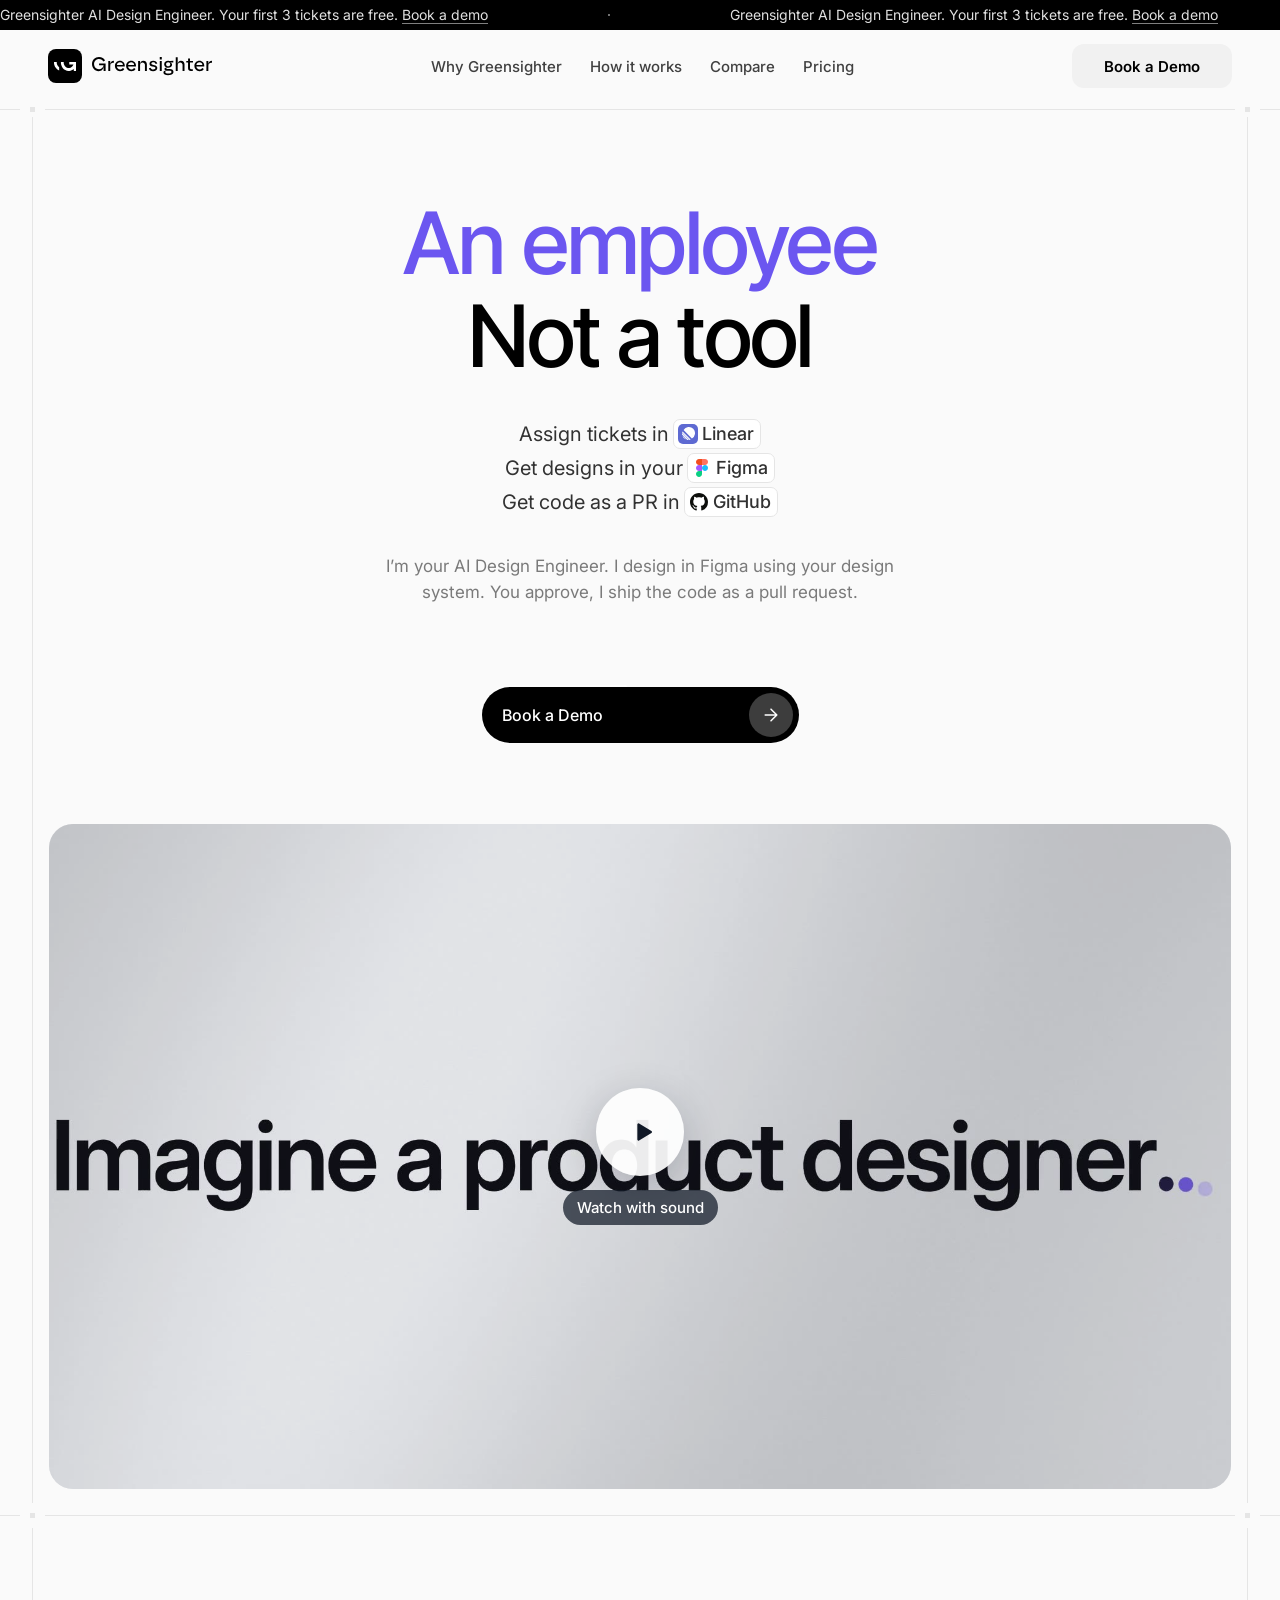
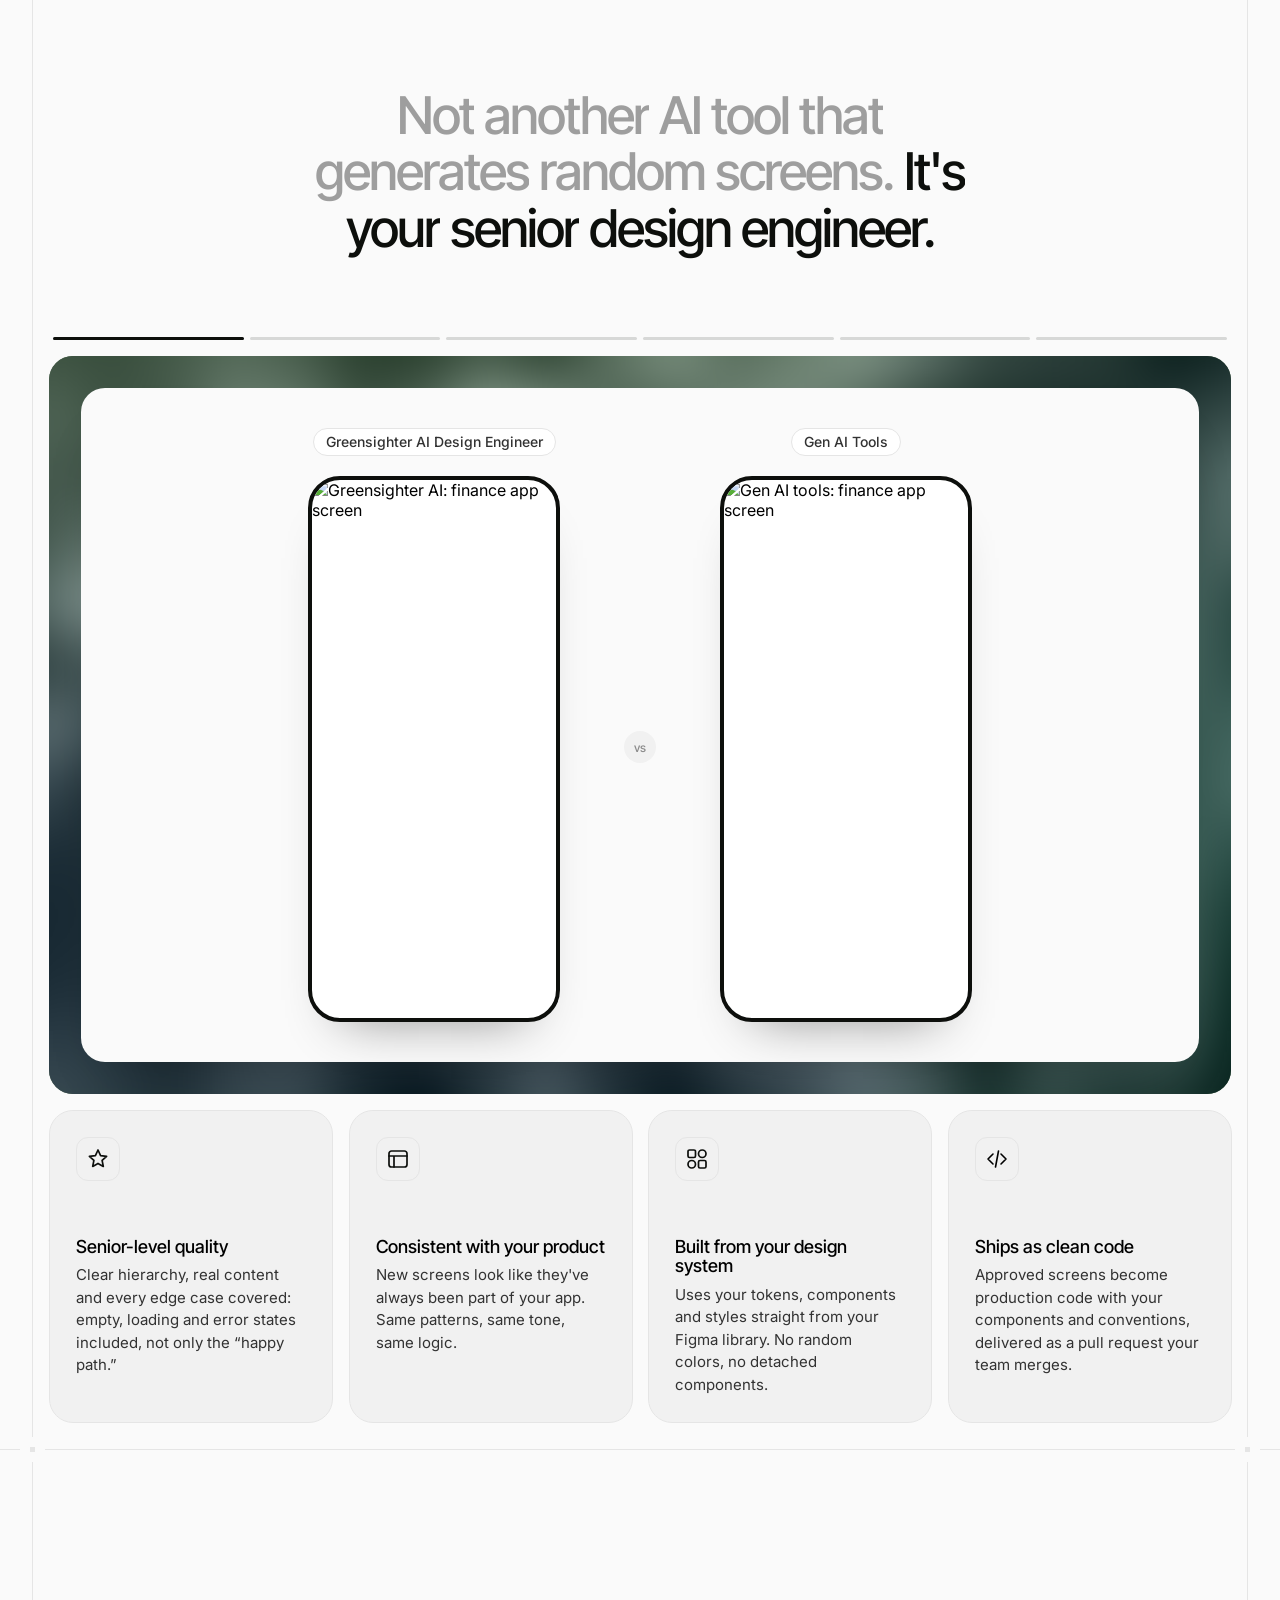
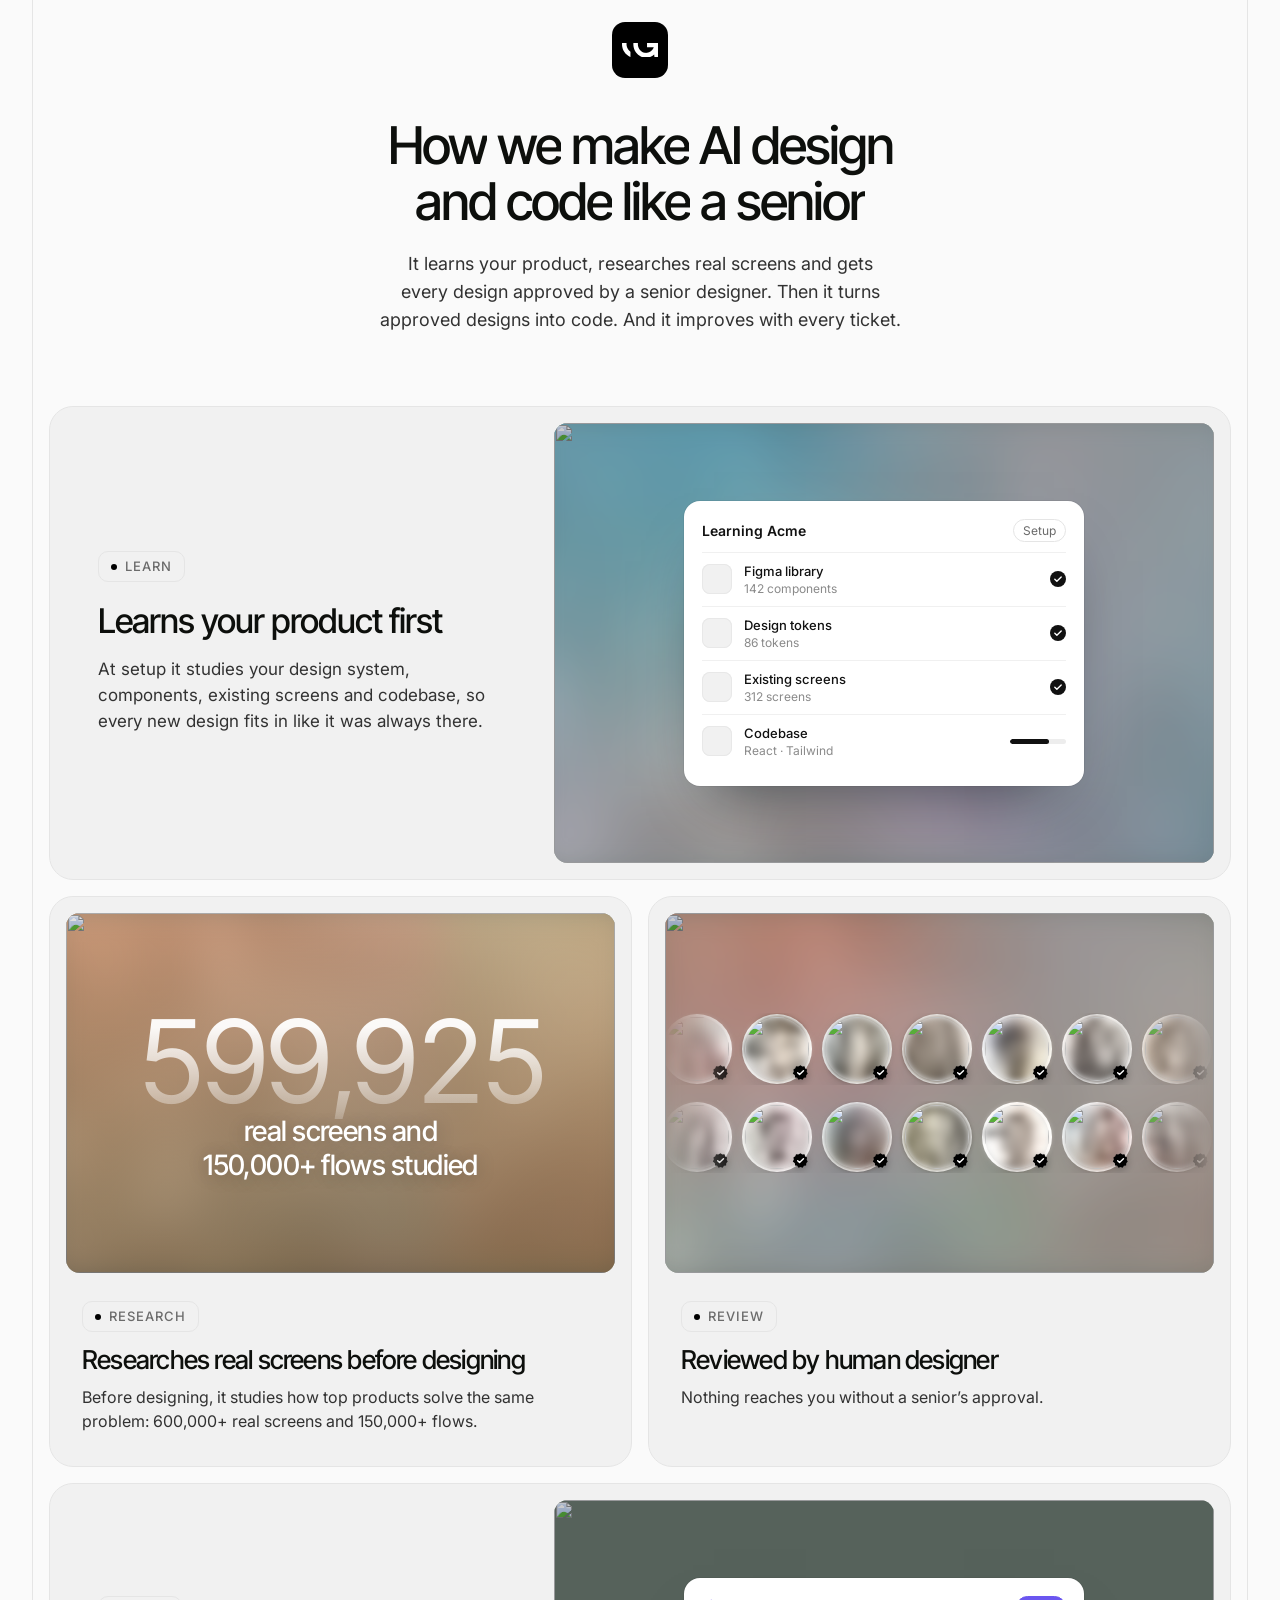
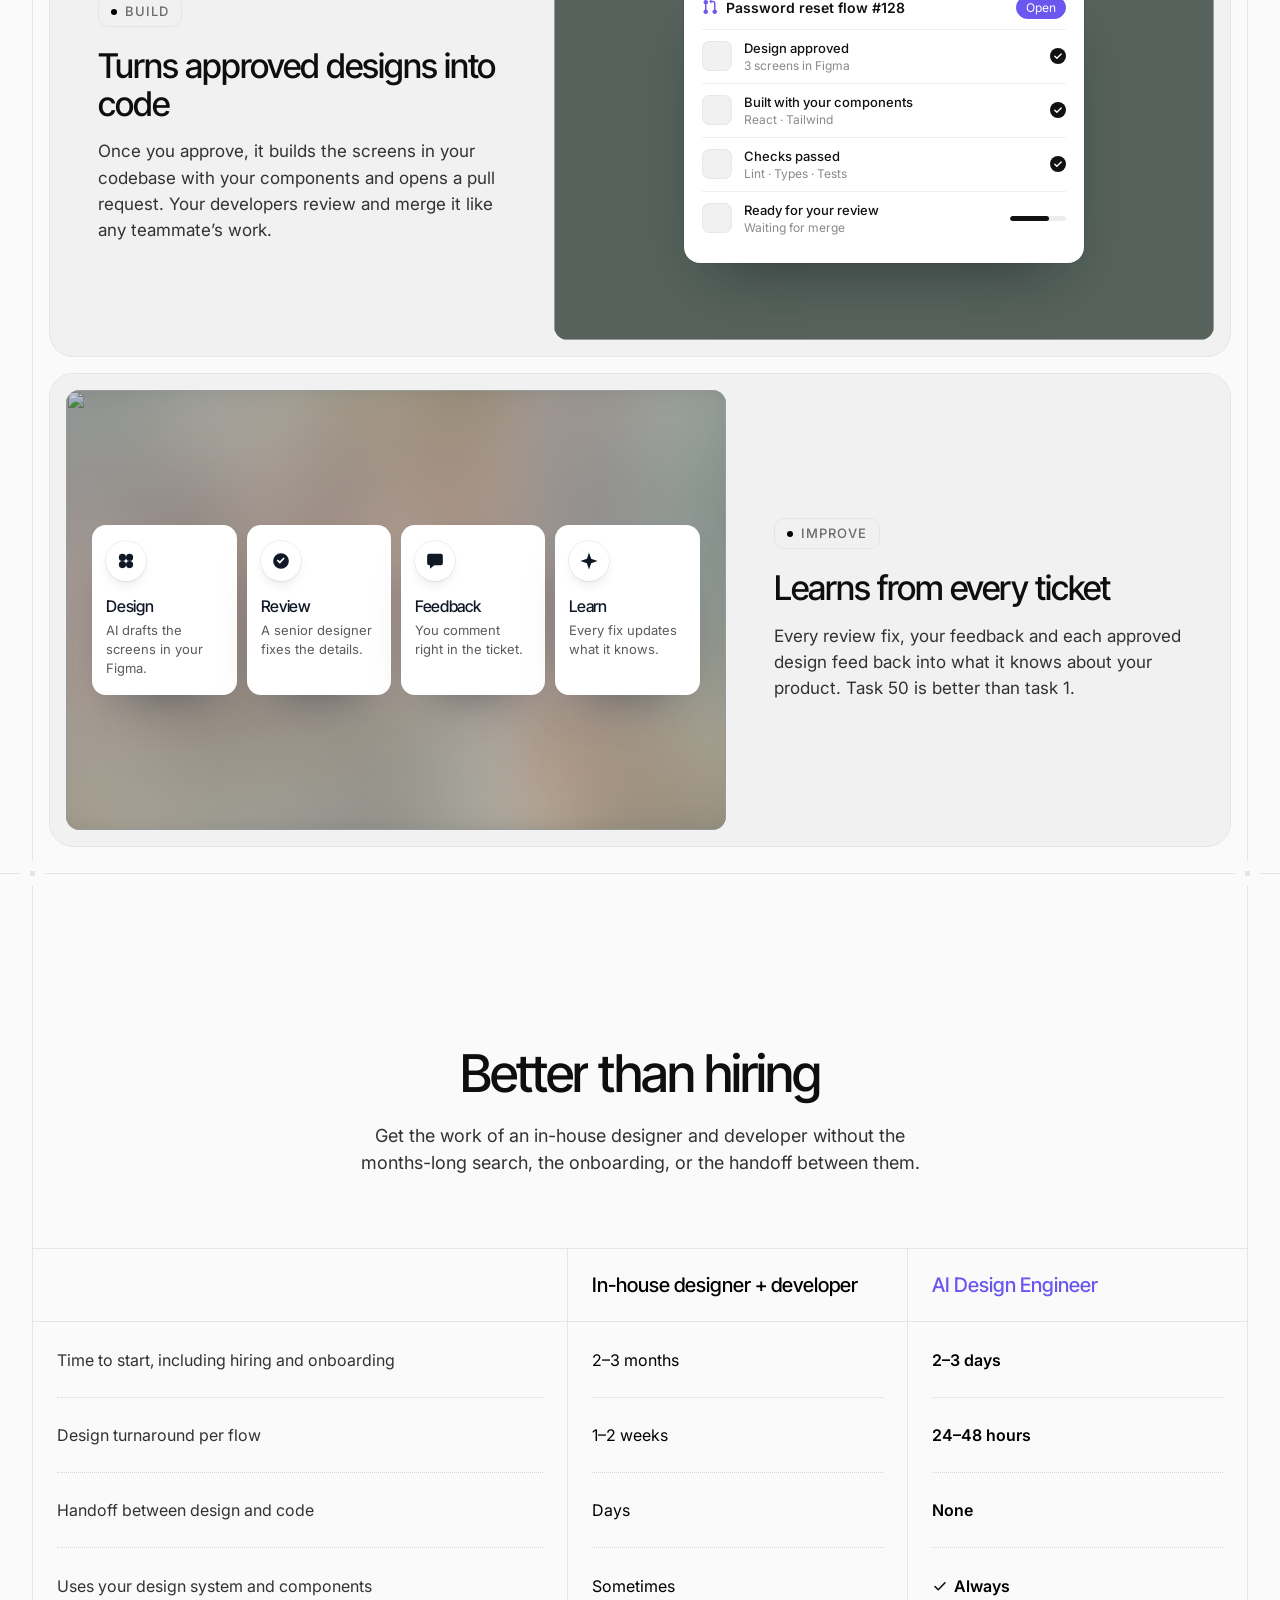
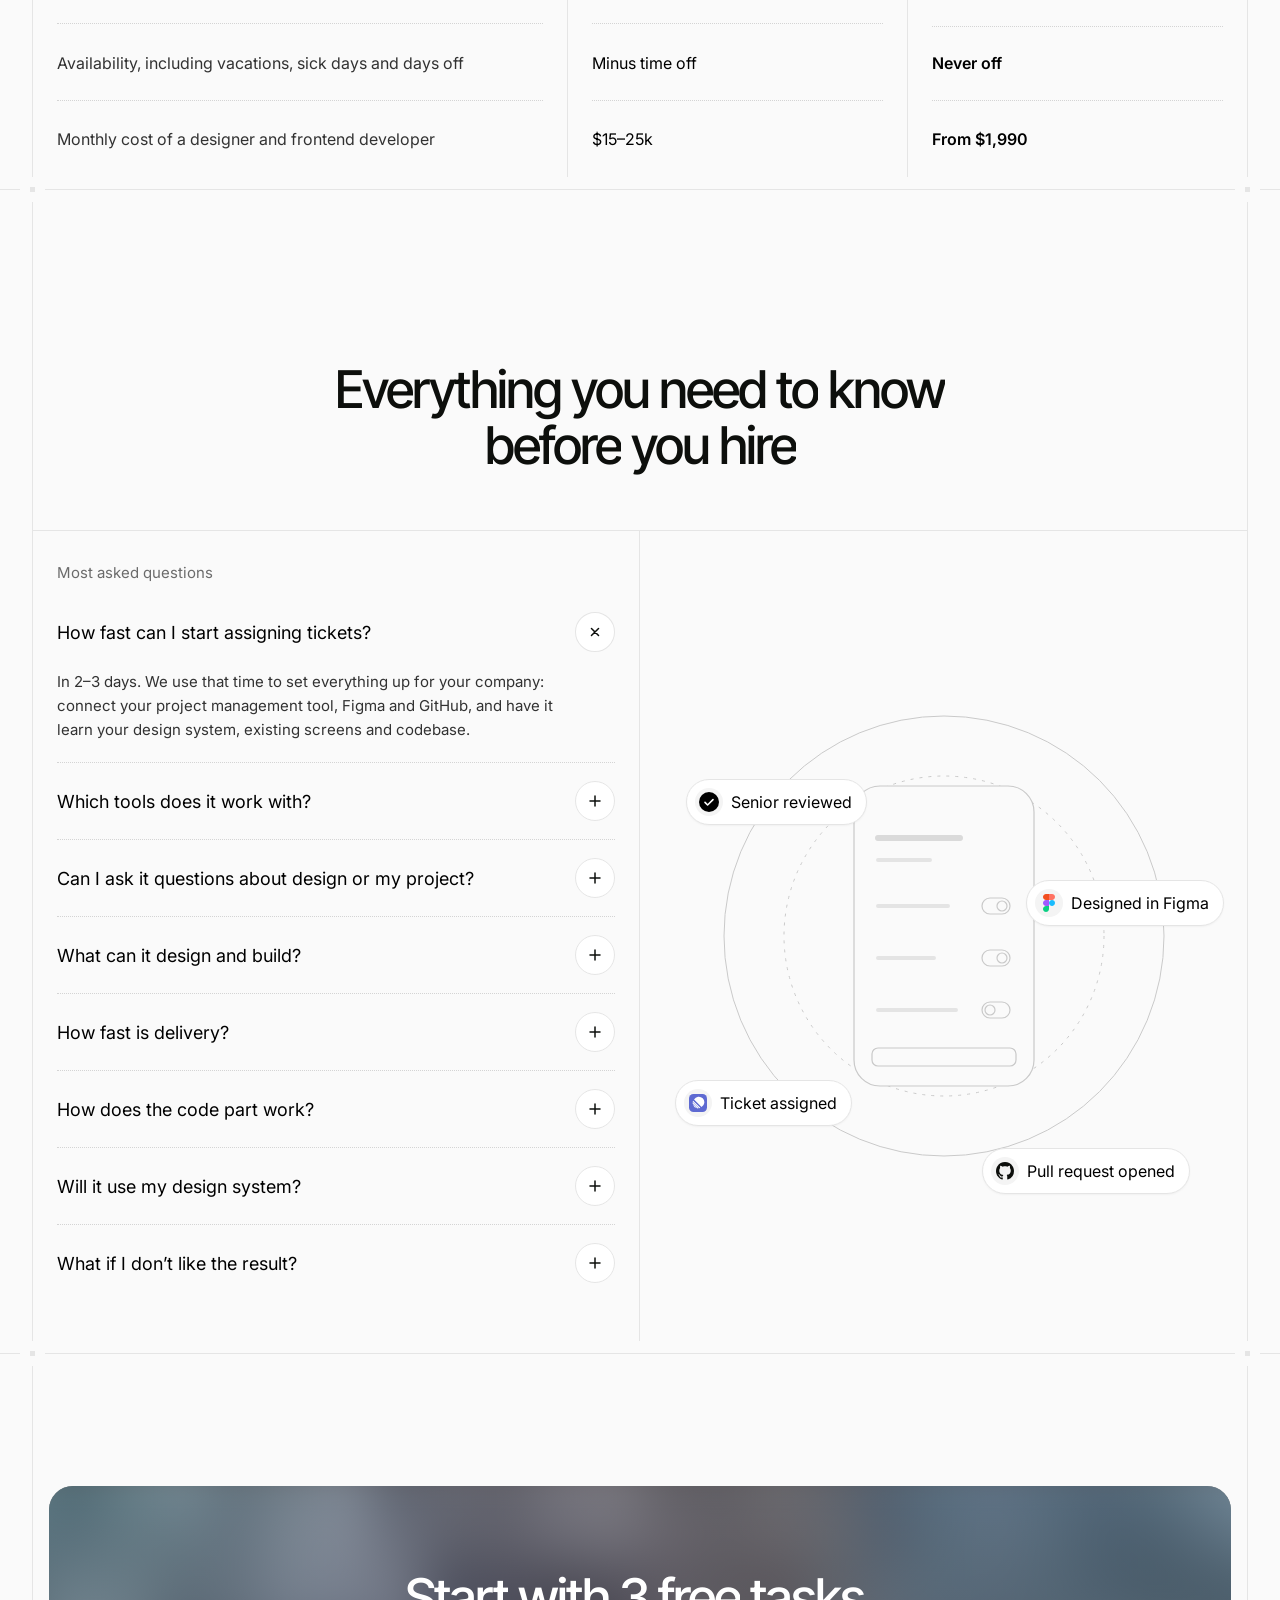
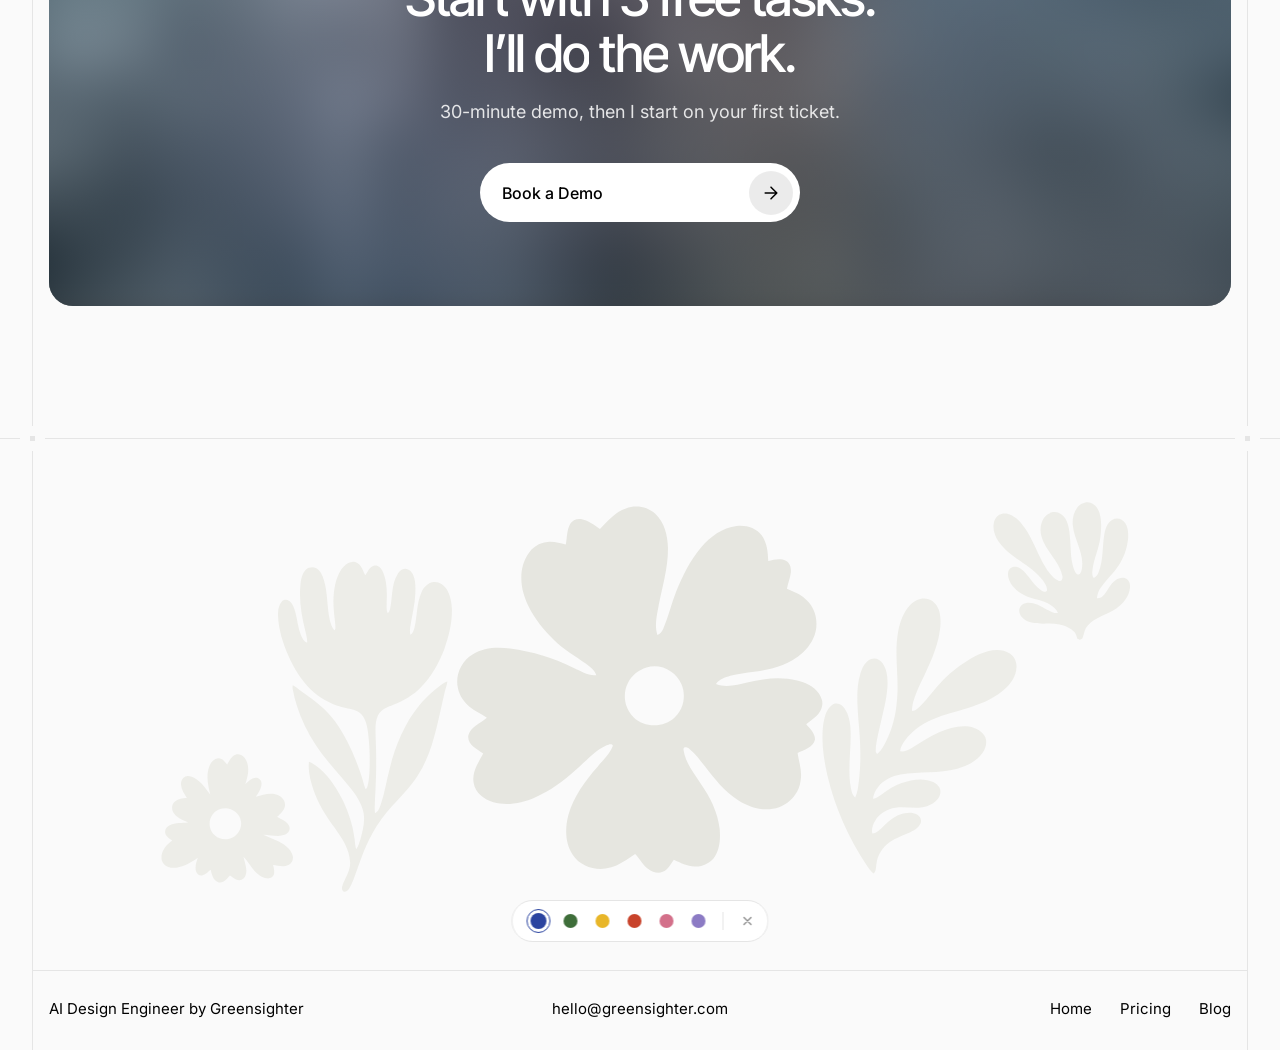
==== index.html @ 02b18754 "Final CTA: balance the subtitle wrap on mobile Co-Authored-By: Claude Opus 5.5 <noreply@anthropic.co" ====
<!doctype html>
<html lang="en">
<head>
<meta charset="utf-8">
<meta name="viewport" content="width=device-width, initial-scale=1">
<link rel="icon" href="assets/img/favicon.svg" type="image/svg+xml">
<title>Hire an AI Design Engineer | Greensighter</title>
<meta name="description" content="Assign tickets in Jira, Linear, Asana or ClickUp. Get designs in your Figma in 24–48 hours, then the code as a pull request in your repo.">
<link rel="canonical" href="https://ai.greensighter.com/">
<meta property="og:type" content="website">
<meta property="og:site_name" content="Greensighter">
<meta property="og:url" content="https://ai.greensighter.com/">
<meta property="og:title" content="Hire an AI Design Engineer | Greensighter">
<meta property="og:description" content="Assign tickets in Jira, Linear, Asana or ClickUp. Get designs in your Figma in 24–48 hours, then the code as a pull request in your repo.">
<meta property="og:image" content="https://ai.greensighter.com/assets/img/og-image.jpg">
<meta property="og:image:width" content="1200">
<meta property="og:image:height" content="630">
<meta property="og:image:alt" content="Greensighter: Hire an AI Design Engineer">
<meta name="twitter:card" content="summary_large_image">
<meta name="twitter:title" content="Hire an AI Design Engineer | Greensighter">
<meta name="twitter:description" content="Assign tickets in Jira, Linear, Asana or ClickUp. Get designs in your Figma in 24–48 hours, then the code as a pull request in your repo.">
<meta name="twitter:image" content="https://ai.greensighter.com/assets/img/og-image.jpg">
<link rel="preconnect" href="https://fonts.googleapis.com">
<link rel="preconnect" href="https://fonts.gstatic.com" crossorigin>
<link href="https://fonts.googleapis.com/css2?family=Inter:wght@400;500;600&family=Inter+Tight:wght@500&display=swap" rel="stylesheet">
<link rel="stylesheet" href="assets/css/main.css?v=1795590001">
<script>document.documentElement.classList.add("js-reveal");</script>
<script src="https://cdn.jsdelivr.net/npm/lenis@1.1.13/dist/lenis.min.js" defer></script>
<!-- Microsoft Clarity -->
<script type="text/javascript">
    (function(c,l,a,r,i,t,y){
        c[a]=c[a]||function(){(c[a].q=c[a].q||[]).push(arguments)};
        t=l.createElement(r);t.async=1;t.src="https://www.clarity.ms/tag/"+i;
        y=l.getElementsByTagName(r)[0];y.parentNode.insertBefore(t,y);
    })(window, document, "clarity", "script", "z2ao4h7mxd");
</script>
    <!-- LinkedIn Insight Tag -->
    <script type="text/javascript">
    _linkedin_partner_id = "9941026";
    window._linkedin_data_partner_ids = window._linkedin_data_partner_ids || [];
    window._linkedin_data_partner_ids.push(_linkedin_partner_id);
    </script><script type="text/javascript">
    (function(l) {
    if (!l){window.lintrk = function(a,b){window.lintrk.q.push([a,b])};
    window.lintrk.q=[]}
    var s = document.getElementsByTagName("script")[0];
    var b = document.createElement("script");
    b.type = "text/javascript";b.async = true;
    b.src = "https://snap.licdn.com/li.lms-analytics/insight.min.js";
    s.parentNode.insertBefore(b, s);})(window.lintrk);
    </script>
    <!-- Meta Pixel Code -->
    <script>
    !function(f,b,e,v,n,t,s)
    {if(f.fbq)return;n=f.fbq=function(){n.callMethod?
    n.callMethod.apply(n,arguments):n.queue.push(arguments)};
    if(!f._fbq)f._fbq=n;n.push=n;n.loaded=!0;n.version='2.0';
    n.queue=[];t=b.createElement(e);t.async=!0;
    t.src=v;s=b.getElementsByTagName(e)[0];
    s.parentNode.insertBefore(t,s)}(window, document,'script',
    'https://connect.facebook.net/en_US/fbevents.js');
    fbq('init', '1083937427973647');
    </script>
    <!-- End Meta Pixel Code -->
    <script src="assets/js/track.js?v=2" defer></script>
</head>
<body>
<noscript><img height="1" width="1" style="display:none" src="https://www.facebook.com/tr?id=1083937427973647&ev=PageView&noscript=1" /></noscript>
<noscript><img height="1" width="1" style="display:none;" alt="" src="https://px.ads.linkedin.com/collect/?pid=9941026&fmt=gif" /></noscript>

  <!-- Running row -->
  <a class="ticker" href="/demo" aria-label="Your first 3 tickets are free. Book a demo">
    <div class="ticker__track">
      <div class="ticker__group">
        <span class="ticker__text">Greensighter AI Design Engineer. Your first 3 tickets are free. <span class="ticker__cta">Book a demo</span></span>
        <span class="ticker__dot"></span>
        <span class="ticker__text">Greensighter AI Design Engineer. Your first 3 tickets are free. <span class="ticker__cta">Book a demo</span></span>
        <span class="ticker__dot"></span>
      </div>
      <div class="ticker__group" aria-hidden="true">
        <span class="ticker__text">Greensighter AI Design Engineer. Your first 3 tickets are free. <span class="ticker__cta">Book a demo</span></span>
        <span class="ticker__dot"></span>
        <span class="ticker__text">Greensighter AI Design Engineer. Your first 3 tickets are free. <span class="ticker__cta">Book a demo</span></span>
        <span class="ticker__dot"></span>
      </div>
    </div>
  </a>

  <!-- Nav -->
  <header>
    <nav class="nav" aria-label="Main">
      <a class="logo" href="#" aria-label="Greensighter home">
        <span class="logo__mark"><svg aria-hidden="true" focusable="false" width="22" height="9" viewBox="0 0 22 9" fill="none" xmlns="http://www.w3.org/2000/svg">
<path d="M3.08136 2.61311C2.86989 2.02403 2.75661 1.40474 2.75661 0.747683C2.75661 0.498455 2.77171 0.249228 2.80192 0.00755235H0.0377618C0.0151047 0.249228 0 0.498455 0 0.747683C0 1.38963 0.0679712 2.01648 0.203914 2.62067C0.800549 5.35462 2.69619 7.57501 5.15826 8.4964V5.27909C4.21421 4.66735 3.47408 3.72331 3.08136 2.61311Z" fill="white"/>
<path d="M15.2935 0.00755235V2.62067H19.4247C19.3793 2.76416 19.3189 2.9001 19.2585 3.03605C18.5259 4.65225 17.0457 5.81531 15.2935 6.01922C15.1047 6.04188 14.9159 6.05699 14.7271 6.05699C14.4099 6.05699 14.1002 6.02678 13.7981 5.96636C12.8163 5.77755 11.9403 5.27909 11.253 4.58428C10.7168 4.04051 10.2863 3.36835 10.022 2.61311C9.81051 2.02403 9.69722 1.39719 9.69722 0.74013C9.69722 0.490903 9.71233 0.241675 9.74253 0H6.97082C6.94816 0.241675 6.93306 0.490903 6.93306 0.74013C6.93306 1.38208 7.00103 2.00893 7.13697 2.61311C7.40886 3.8668 7.95263 5.00721 8.70031 5.96636C9.39513 6.86509 10.2561 7.59767 11.2455 8.11123C12.2877 8.6701 13.4658 8.97975 14.7195 8.97975C14.9083 8.97975 15.1047 8.97975 15.286 8.95709C16.9475 8.8287 18.4655 8.15654 19.6739 7.09921L19.8702 8.97975H22V0.00755235H15.2935Z" fill="white"/>
</svg></span>
        <svg aria-hidden="true" focusable="false" width="120" height="19" viewBox="0 0 120 19" fill="none" xmlns="http://www.w3.org/2000/svg">
<path d="M114.398 13.9161V3.88373H116.331V7.86545C116.37 5.30856 117.814 3.78613 120 3.78613V5.87459H119.337C117.307 5.87459 116.35 7.26038 116.35 8.8804V13.9161H114.398Z" fill="black"/>
<path d="M107.464 14.1707C104.497 14.1707 102.409 12.0042 102.409 8.84223C102.409 5.71931 104.634 3.63086 107.483 3.63086C110.528 3.63086 112.265 5.95353 112.265 8.60801C112.265 8.99838 112.246 9.36922 112.207 9.60344H104.361C104.614 11.3601 105.824 12.4531 107.503 12.4531C108.752 12.4531 109.806 11.8871 110.372 10.9697L111.816 11.9066C111.036 13.2338 109.494 14.1707 107.464 14.1707ZM104.38 7.96391H110.372C110.353 6.53908 109.142 5.32895 107.464 5.32895C105.766 5.32895 104.673 6.44149 104.38 7.96391Z" fill="black"/>
<path d="M98.7753 13.9166C97.2139 13.9166 96.0428 13.0968 96.0428 11.2036V5.60184H94.2861V3.88423H96.0818V1.62012H97.9946V3.88423H100.981V5.60184H97.9946V11.106C97.9946 11.8867 98.4045 12.1795 99.0096 12.1795H100.805V13.9166H98.7753Z" fill="black"/>
<path d="M83.748 13.9157V0.25293H85.6999V7.08432C85.7779 5.26912 86.9686 3.62959 88.9985 3.62959C91.3016 3.62959 92.5117 5.36671 92.5117 7.2795V13.9157H90.5599V7.84553C90.5599 6.45973 89.5254 5.48382 88.2177 5.48382C86.7148 5.48382 85.6999 6.57684 85.6999 8.06023V13.9157H83.748Z" fill="black"/>
<path d="M76.2302 18.2695C73.3805 18.2695 71.4287 17.2741 71.4287 15.576C71.4287 14.5025 72.268 13.5461 74.2003 13.5461H74.5126C73.1073 13.4095 72.4437 12.824 72.4437 12.0237C72.4437 11.282 73.1073 10.5989 74.5126 10.5403C73.0487 10.0328 72.1704 8.80319 72.1704 7.22222C72.1704 5.05569 73.8685 3.63086 76.1716 3.63086C77.05 3.63086 77.8307 3.90411 78.2015 4.0993L81.3245 3.70893V5.6022H77.6355C79.4702 5.71931 80.0753 6.89041 80.0753 7.78825C80.0753 9.70103 78.2601 10.8136 76.1716 10.8136C75.6251 10.8136 75.1177 10.7355 74.6687 10.5989C74.4736 10.755 74.3369 11.0088 74.3369 11.243C74.3369 11.7504 74.8444 11.9651 75.3714 11.9651H77.9283C80.0558 11.9651 81.4806 13.1167 81.4806 14.8734C81.4806 17.5669 78.5724 18.2695 76.2302 18.2695ZM73.2439 14.971C73.2439 16.2006 74.6883 16.5715 76.2302 16.5715C78.0064 16.5715 79.4897 16.1616 79.4897 14.9319C79.4897 14.1902 78.8847 13.6437 77.6745 13.6437H74.8834C73.888 13.6437 73.2439 14.2097 73.2439 14.971ZM74.0637 7.22222C74.0637 8.43235 74.903 9.27163 76.1716 9.27163C77.4403 9.27163 78.2601 8.43235 78.2601 7.22222C78.2601 6.07064 77.4403 5.19232 76.1716 5.19232C74.903 5.19232 74.0637 6.07064 74.0637 7.22222Z" fill="black"/>
<path d="M67.7925 13.9156V3.88321H69.7443V13.9156H67.7925ZM67.7534 2.3803V0.0771484H69.7833V2.3803H67.7534Z" fill="black"/>
<path d="M61.0704 14.1707C58.7673 14.1707 57.2449 12.9215 56.874 11.1259L58.6502 10.6574C58.9234 11.8676 59.9579 12.4726 61.1876 12.4726C62.6709 12.4726 63.4126 11.848 63.4126 11.0868C63.4126 10.4037 62.9637 9.97429 61.9878 9.77911L60.2702 9.4473C58.8258 9.17404 57.4986 8.43235 57.4986 6.63667C57.4986 4.9581 58.9234 3.63086 61.3047 3.63086C63.3736 3.63086 64.9741 4.7434 65.3059 6.51956L63.5688 6.988C63.4126 5.97305 62.5148 5.28991 61.2851 5.28991C60.0165 5.28991 59.3724 5.87546 59.3724 6.57811C59.3724 7.24173 59.8603 7.61258 60.7972 7.78825L62.4758 8.13957C64.1934 8.4909 65.3254 9.40826 65.3254 11.0283C65.3254 12.8825 63.6859 14.1707 61.0704 14.1707Z" fill="black"/>
<path d="M46.1221 13.917V3.8846H48.0739V7.08559C48.0739 5.27039 49.3426 3.63086 51.3725 3.63086C53.6952 3.63086 54.8858 5.36798 54.8858 7.28077V13.917H52.9339V7.8468C52.9339 6.46101 51.8995 5.48509 50.5918 5.48509C49.0888 5.48509 48.0739 6.57811 48.0739 8.0615V13.917H46.1221Z" fill="black"/>
<path d="M39.189 14.1707C36.2222 14.1707 34.1338 12.0042 34.1338 8.84223C34.1338 5.71931 36.3589 3.63086 39.2085 3.63086C42.2534 3.63086 43.9905 5.95353 43.9905 8.60801C43.9905 8.99838 43.971 9.36922 43.9319 9.60344H36.0856C36.3394 11.3601 37.5495 12.4531 39.2281 12.4531C40.4772 12.4531 41.5312 11.8871 42.0972 10.9697L43.5416 11.9066C42.7609 13.2338 41.2189 14.1707 39.189 14.1707ZM36.1051 7.96391H42.0972C42.0777 6.53908 40.8676 5.32895 39.189 5.32895C37.4909 5.32895 36.3979 6.44149 36.1051 7.96391Z" fill="black"/>
<path d="M27.9815 14.1707C25.0147 14.1707 22.9263 12.0042 22.9263 8.84223C22.9263 5.71931 25.1513 3.63086 28.001 3.63086C31.0459 3.63086 32.783 5.95353 32.783 8.60801C32.783 8.99838 32.7635 9.36922 32.7244 9.60344H24.8781C25.1318 11.3601 26.342 12.4531 28.0205 12.4531C29.2697 12.4531 30.3237 11.8871 30.8897 10.9697L32.3341 11.9066C31.5533 13.2338 30.0114 14.1707 27.9815 14.1707ZM24.8976 7.96391H30.8897C30.8702 6.53908 29.6601 5.32895 27.9815 5.32895C26.2834 5.32895 25.1904 6.44149 24.8976 7.96391Z" fill="black"/>
<path d="M16.292 13.9161V3.88373H18.2243V7.86545C18.2633 5.30856 19.7077 3.78613 21.8937 3.78613V5.87459H21.2301C19.2002 5.87459 18.2438 7.26038 18.2438 8.8804V13.9161H16.292Z" fill="black"/>
<path d="M6.48006 14.1702C2.8887 14.1702 0 11.223 0 7.08512C0 3.08388 2.98629 0 6.98753 0C9.95431 0 12.0428 1.52242 13.0187 3.51328L11.2815 4.4892C10.657 3.12292 9.17358 1.91279 6.98753 1.91279C4.1769 1.91279 2.06893 4.07931 2.06893 7.08512C2.06893 10.13 4.09883 12.2575 6.9485 12.2575C9.42731 12.2575 11.4182 10.4813 11.5743 8.29526V8.27574H7.08512V6.46054H13.6042V13.9165H11.6134V8.95888C11.6134 12.0818 9.72009 14.1702 6.48006 14.1702Z" fill="black"/>
</svg>
      </a>
      <div class="nav__links">
        <a href="#why">Why Greensighter</a>
        <a href="#how">How it works</a>
        <a href="#compare">Compare</a>
        <a href="pricing.html">Pricing</a>
      </div>
      <a class="btn-secondary" href="/demo">Book a Demo</a>
    </nav>
  </header>

  <div class="divider divider--hero" aria-hidden="true">
    <span class="divider__line"></span><span class="divider__sq"></span><span class="divider__line divider__line--mid"></span><span class="divider__sq"></span><span class="divider__line"></span>
  </div>

  <!-- Hero -->
  <main>
    <section class="frame hero-wrap">
      <div class="hero">
        <div class="hero__top">
          <div class="hero__head">
            <h1 class="h1 h1--offer">
              <span class="h1__new"><span class="h1__hl">An employee</span><br>Not a tool</span>
            </h1>
          </div>
          <p class="sub">
            <span class="sub__line">Assign tickets in <span class="sr-only">Jira, Linear, Asana or ClickUp</span><span class="rot" aria-hidden="true"><span class="chip rot__item is-active"><span class="chip__icon"><svg aria-hidden="true" focusable="false" width="20" height="20" viewBox="0 0 20 20" fill="none" xmlns="http://www.w3.org/2000/svg">
<path d="M0 5C0 2.23857 2.23857 0 5 0H15C17.7614 0 20 2.23857 20 5V15C20 17.7614 17.7614 20 15 20H5C2.23857 20 0 17.7614 0 15V5Z" fill="#1868DB"/>
<path d="M7.47843 12.9363H6.35151C4.65189 12.9363 3.43262 11.8953 3.43262 10.3709H9.49214C9.80618 10.3709 10.0094 10.5939 10.0094 10.91V17.0075C8.49451 17.0075 7.47843 15.7806 7.47843 14.0703V12.9363ZM10.4713 9.90614H9.34435C7.64472 9.90614 6.42543 8.88368 6.42543 7.35931H12.4849C12.799 7.35931 13.0207 7.56377 13.0207 7.87981V13.9774C11.5058 13.9774 10.4713 12.7504 10.4713 11.0401V9.90614ZM13.4825 6.89456H12.3556C10.656 6.89456 9.43668 5.85352 9.43668 4.3291H15.4962C15.8103 4.3291 16.0135 4.55218 16.0135 4.84964V10.9472C14.4986 10.9472 13.4825 9.72023 13.4825 8.00993V6.89456Z" fill="white"/>
</svg></span>Jira</span><span class="chip rot__item"><span class="chip__icon"><svg aria-hidden="true" focusable="false" width="20" height="20" viewBox="0 0 20 20" fill="none" xmlns="http://www.w3.org/2000/svg"><rect width="20" height="20" rx="5" fill="#5E6AD2"/><path d="M4.3 11.4l4.3 4.3a6.1 6.1 0 0 1-4.3-4.3zM4.1 9.1l6.8 6.8c-.5.1-1 .1-1.5.1L4 10.6c0-.5 0-1 .1-1.5zM4.6 7.4l8 8c-.3.2-.7.4-1.1.5L4.1 8.5c.1-.4.3-.8.5-1.1zM5.6 6.1a6.1 6.1 0 1 1 8.3 8.3z" fill="#fff"/></svg></span>Linear</span><span class="chip rot__item"><span class="chip__icon"><svg aria-hidden="true" focusable="false" width="20" height="20" viewBox="0 0 20 20" fill="none" xmlns="http://www.w3.org/2000/svg"><circle cx="10" cy="6" r="3.6" fill="#F06A6A"/><circle cx="5.3" cy="13.6" r="3.6" fill="#F06A6A"/><circle cx="14.7" cy="13.6" r="3.6" fill="#F06A6A"/></svg></span>Asana</span><span class="chip rot__item"><span class="chip__icon"><svg aria-hidden="true" focusable="false" width="20" height="20" viewBox="0 0 20 20" fill="none" xmlns="http://www.w3.org/2000/svg"><defs><linearGradient id="cu1" x1="4" y1="0" x2="16" y2="0" gradientUnits="userSpaceOnUse"><stop stop-color="#FF02F0"/><stop offset="1" stop-color="#FFC800"/></linearGradient><linearGradient id="cu2" x1="4" y1="0" x2="16" y2="0" gradientUnits="userSpaceOnUse"><stop stop-color="#8930FD"/><stop offset="1" stop-color="#49CCF9"/></linearGradient></defs><path d="M4.5 9.2L10 4.6l5.5 4.6" stroke="url(#cu1)" stroke-width="2.6" stroke-linecap="round" stroke-linejoin="round"/><path d="M4.3 13.2c3.3 3.7 8.1 3.7 11.4 0" stroke="url(#cu2)" stroke-width="2.6" stroke-linecap="round"/></svg></span>ClickUp</span></span></span>
            <span class="sub__line">Get designs in your <span class="chip"><span class="chip__icon"><svg aria-hidden="true" focusable="false" width="12" height="18" viewBox="0 0 12 18" fill="none" xmlns="http://www.w3.org/2000/svg">
<path d="M3.00244 18C4.65844 18 6.00244 16.656 6.00244 15V12H3.00244C1.34644 12 0.00244141 13.344 0.00244141 15C0.00244141 16.656 1.34644 18 3.00244 18Z" fill="#0ACF83"/>
<path d="M0.00244141 9C0.00244141 7.344 1.34644 6 3.00244 6H6.00244V12H3.00244C1.34644 12 0.00244141 10.656 0.00244141 9Z" fill="#A259FF"/>
<path d="M0.00244141 3C0.00244141 1.344 1.34644 0 3.00244 0H6.00244V6H3.00244C1.34644 6 0.00244141 4.656 0.00244141 3Z" fill="#F24E1E"/>
<path d="M6.00195 0H9.00195C10.658 0 12.002 1.344 12.002 3C12.002 4.656 10.658 6 9.00195 6H6.00195V0Z" fill="#FF7262"/>
<path d="M12.002 9C12.002 10.656 10.658 12 9.00195 12C7.34595 12 6.00195 10.656 6.00195 9C6.00195 7.344 7.34595 6 9.00195 6C10.658 6 12.002 7.344 12.002 9Z" fill="#1ABCFE"/>
</svg></span>Figma</span></span>
            <span class="sub__line">Get code as a PR in <span class="chip"><span class="chip__icon"><svg aria-hidden="true" focusable="false" width="18" height="18" viewBox="0 0 16 16" fill="#0D0F0C" xmlns="http://www.w3.org/2000/svg"><path d="M8 0C3.58 0 0 3.58 0 8c0 3.54 2.29 6.53 5.47 7.59.4.07.55-.17.55-.38 0-.19-.01-.82-.01-1.49-2.01.37-2.53-.49-2.69-.94-.09-.23-.48-.94-.82-1.13-.28-.15-.68-.52-.01-.53.63-.01 1.08.58 1.23.82.72 1.21 1.87.87 2.33.66.07-.52.28-.87.51-1.07-1.78-.2-3.64-.89-3.64-3.95 0-.87.31-1.59.82-2.15-.08-.2-.36-1.02.08-2.12 0 0 .67-.21 2.2.82.64-.18 1.32-.27 2-.27.68 0 1.36.09 2 .27 1.53-1.04 2.2-.82 2.2-.82.44 1.1.16 1.92.08 2.12.51.56.82 1.27.82 2.15 0 3.07-1.87 3.75-3.65 3.95.29.25.54.73.54 1.48 0 1.07-.01 1.93-.01 2.2 0 .21.15.46.55.38A8.013 8.013 0 0 0 16 8c0-4.42-3.58-8-8-8z"/></svg></span>GitHub</span></span>
          </p>
          <p class="hero__desc">I’m your AI Design Engineer. I design in Figma using your design system. You approve, I ship the code as a pull request.</p>
        </div>
        <div class="cta-slot"><a class="btn-primary" id="hero-cta" href="/demo">Book a Demo<span class="btn-primary__arrow"><svg aria-hidden="true" focusable="false" width="20" height="20" viewBox="0 0 20 20" fill="none" xmlns="http://www.w3.org/2000/svg">
<path d="M4.16675 10.0003H15.8334M10.0001 15.8337L15.8334 10.0003L10.0001 4.16699" stroke="white" stroke-width="1.5" stroke-linecap="round" stroke-linejoin="round"/>
</svg></span></a></div>
      </div>
      <div class="panel hero-video" id="hero-video">
        <video class="hero-video__el" autoplay muted loop playsinline preload="metadata" poster="assets/video/hero-poster.jpg" data-src="assets/video/hero-1080.mp4" data-src-sm="assets/video/hero-720.mp4" aria-label="AI Design Engineer product video"></video>
        <button class="hero-video__play" type="button" aria-label="Play video with sound">
          <span class="hero-video__btn"><svg width="28" height="28" viewBox="0 0 24 24" aria-hidden="true"><path d="M8 5.5v13a1 1 0 0 0 1.5.86l10.6-6.5a1 1 0 0 0 0-1.72L9.5 4.64A1 1 0 0 0 8 5.5z" fill="currentColor"/></svg></span>
          <span class="hero-video__label">Watch with sound</span>
        </button>
      </div>
    </section>

    <div class="divider divider--section" aria-hidden="true">
      <span class="divider__line"></span><span class="divider__sq"></span><span class="divider__line divider__line--mid"></span><span class="divider__sq"></span><span class="divider__line"></span>
    </div>

    <!-- Benefits -->
    <section class="frame" id="why">
      <div class="benefits">
        <h2 class="h2"><span class="h2__muted">Not another AI tool that generates random screens.</span> <span class="h2__strong">It's your senior design engineer.</span></h2>
        <div class="benefits__body">
          <div class="vs__dots" role="tablist" aria-label="Examples"><button type="button" class="is-on" aria-label="Finance app" aria-selected="true"></button><button type="button" aria-label="Parcel app" aria-selected="false"></button><button type="button" aria-label="Parcel tracking" aria-selected="false"></button><button type="button" data-kind="d" aria-label="Login page" aria-selected="false"></button><button type="button" data-kind="d" aria-label="Course page" aria-selected="false"></button><button type="button" data-kind="d" aria-label="Project dashboard" aria-selected="false"></button></div>
          <div class="panel vs" aria-label="Same brief, two results: Greensighter AI Design Engineer vs Gen AI tools">
            <span class="lqip" aria-hidden="true" style="background-image:url([data-uri])"></span><img class="vs__bg lazy" src="assets/img/vs-bg.webp" srcset="assets/img/vs-bg-sm.webp 800w, assets/img/vs-bg.webp 1920w" sizes="(max-width: 720px) 100vw, 1280px" alt="" loading="lazy" decoding="async">
            <div class="vs__stage">
              <figure class="vs__col"><figcaption class="vs__tag vs__tag--us">Greensighter AI<span class="vs__long">&nbsp;Design Engineer</span></figcaption><div class="vs__phone"><img class="vs__shot is-on" src="assets/img/vs/gs-2.webp?v=1792661994" width="540" height="1169" alt="Greensighter AI: finance app screen" loading="lazy" decoding="async"><img class="vs__shot" src="assets/img/vs/gs-3.webp?v=1793900000" width="540" height="1171" alt="Greensighter AI: parcel app home screen" loading="lazy" decoding="async"><img class="vs__shot" src="assets/img/vs/gs-4.webp?v=1793900000" width="540" height="1171" alt="Greensighter AI: parcel tracking screen" loading="lazy" decoding="async"><img class="vs__shot vs__shot--d" src="assets/img/vs/gs-5.webp?v=1793900000" width="1200" height="853" alt="Greensighter AI: learning platform login page" loading="lazy" decoding="async"><img class="vs__shot vs__shot--d" src="assets/img/vs/gs-6.webp?v=1793900000" width="1200" height="853" alt="Greensighter AI: online course lesson page" loading="lazy" decoding="async"><img class="vs__shot vs__shot--d" src="assets/img/vs/gs-7.webp?v=1793900000" width="1200" height="853" alt="Greensighter AI: construction portfolio dashboard" loading="lazy" decoding="async"></div></figure>
              <span class="vs__vs" aria-hidden="true">vs</span>
              <figure class="vs__col"><figcaption class="vs__tag">Gen AI Tools</figcaption><div class="vs__phone"><img class="vs__shot is-on" src="assets/img/vs/ai-2.webp?v=1792661994" width="540" height="1169" alt="Gen AI tools: finance app screen" loading="lazy" decoding="async"><img class="vs__shot" src="assets/img/vs/ai-3.webp?v=1793900000" width="540" height="1171" alt="Gen AI tools: parcel app home screen" loading="lazy" decoding="async"><img class="vs__shot" src="assets/img/vs/ai-4.webp?v=1793900000" width="540" height="1171" alt="Gen AI tools: parcel tracking screen" loading="lazy" decoding="async"><img class="vs__shot vs__shot--d" src="assets/img/vs/ai-5.webp?v=1793900000" width="1200" height="853" alt="Gen AI tools: learning platform login page" loading="lazy" decoding="async"><img class="vs__shot vs__shot--d" src="assets/img/vs/ai-6.webp?v=1793900000" width="1200" height="853" alt="Gen AI tools: online course lesson page" loading="lazy" decoding="async"><img class="vs__shot vs__shot--d" src="assets/img/vs/ai-7.webp?v=1793900000" width="1200" height="853" alt="Gen AI tools: construction portfolio dashboard" loading="lazy" decoding="async"></div></figure>
            </div>
          </div>
          <div class="cards">
            <article class="card">
              <div class="card__icon"><svg aria-hidden="true" focusable="false" width="24" height="24" viewBox="0 0 24 24" fill="none" xmlns="http://www.w3.org/2000/svg">
<path d="M11.9999 3L14.5999 8.6L20.5999 9.3L16.0999 13.4L17.2999 19.4L11.9999 16.4L6.6999 19.4L7.8999 13.4L3.3999 9.3L9.3999 8.6L11.9999 3Z" stroke="#0D0F0C" stroke-width="1.7" stroke-linecap="round" stroke-linejoin="round"/>
</svg></div>
              <div class="card__copy">
                <h3 class="card__title">Senior-level quality</h3>
                <p class="card__text">Clear hierarchy, real content and every edge case covered: empty, loading and error states included, not only the “happy path.”</p>
              </div>
            </article>
            <article class="card">
              <div class="card__icon"><svg aria-hidden="true" focusable="false" width="24" height="24" viewBox="0 0 24 24" fill="none" xmlns="http://www.w3.org/2000/svg">
<path d="M18.5 4H5.5C4.11929 4 3 5.11929 3 6.5V17.5C3 18.8807 4.11929 20 5.5 20H18.5C19.8807 20 21 18.8807 21 17.5V6.5C21 5.11929 19.8807 4 18.5 4Z" stroke="#0D0F0C" stroke-width="1.7" stroke-linecap="round" stroke-linejoin="round"/>
<path d="M3 9H21M8 9V20" stroke="#0D0F0C" stroke-width="1.7" stroke-linecap="round" stroke-linejoin="round"/>
</svg></div>
              <div class="card__copy">
                <h3 class="card__title">Consistent with your product</h3>
                <p class="card__text">New screens look like they've always been part of your app. Same patterns, same tone, same logic.</p>
              </div>
            </article>
            <article class="card">
              <div class="card__icon"><svg aria-hidden="true" focusable="false" width="24" height="24" viewBox="0 0 24 24" fill="none" xmlns="http://www.w3.org/2000/svg">
<path d="M9 3H4.5C3.67157 3 3 3.67157 3 4.5V9C3 9.82843 3.67157 10.5 4.5 10.5H9C9.82843 10.5 10.5 9.82843 10.5 9V4.5C10.5 3.67157 9.82843 3 9 3Z" stroke="#0D0F0C" stroke-width="1.7" stroke-linecap="round" stroke-linejoin="round"/>
<path d="M21 6.75C21 4.67893 19.3211 3 17.25 3C15.1789 3 13.5 4.67893 13.5 6.75C13.5 8.82107 15.1789 10.5 17.25 10.5C19.3211 10.5 21 8.82107 21 6.75Z" stroke="#0D0F0C" stroke-width="1.7" stroke-linecap="round" stroke-linejoin="round"/>
<path d="M10.5 17.25C10.5 15.1789 8.82107 13.5 6.75 13.5C4.67893 13.5 3 15.1789 3 17.25C3 19.3211 4.67893 21 6.75 21C8.82107 21 10.5 19.3211 10.5 17.25Z" stroke="#0D0F0C" stroke-width="1.7" stroke-linecap="round" stroke-linejoin="round"/>
<path d="M19.5 13.5H15C14.1716 13.5 13.5 14.1716 13.5 15V19.5C13.5 20.3284 14.1716 21 15 21H19.5C20.3284 21 21 20.3284 21 19.5V15C21 14.1716 20.3284 13.5 19.5 13.5Z" stroke="#0D0F0C" stroke-width="1.7" stroke-linecap="round" stroke-linejoin="round"/>
</svg></div>
              <div class="card__copy">
                <h3 class="card__title">Built from your design system</h3>
                <p class="card__text">Uses your tokens, components and styles straight from your Figma library. No random colors, no detached components.</p>
              </div>
            </article>
            <article class="card">
              <div class="card__icon"><svg width="24" height="24" viewBox="0 0 24 24" fill="none" stroke="currentColor" stroke-width="1.6" stroke-linecap="round" stroke-linejoin="round" aria-hidden="true"><path d="M8 7l-5 5 5 5M16 7l5 5-5 5M13.5 4l-3 16"/></svg></div>
              <div class="card__copy">
                <h3 class="card__title">Ships as clean code</h3>
                <p class="card__text">Approved screens become production code with your components and conventions, delivered as a pull request your team merges.</p>
              </div>
            </article>
          </div>
        </div>
      </div>
    </section>
    <div class="divider divider--section" aria-hidden="true">
      <span class="divider__line"></span><span class="divider__sq"></span><span class="divider__line divider__line--mid"></span><span class="divider__sq"></span><span class="divider__line"></span>
    </div>

    <!-- How -->
    <section class="frame" id="how">
      <div class="how">
        <div class="how__head">
          <span class="logo__mark how__mark" aria-hidden="true"><svg aria-hidden="true" focusable="false" width="22" height="9" viewBox="0 0 22 9" fill="none" xmlns="http://www.w3.org/2000/svg">
<path d="M3.08136 2.61311C2.86989 2.02403 2.75661 1.40474 2.75661 0.747683C2.75661 0.498455 2.77171 0.249228 2.80192 0.00755235H0.0377618C0.0151047 0.249228 0 0.498455 0 0.747683C0 1.38963 0.0679712 2.01648 0.203914 2.62067C0.800549 5.35462 2.69619 7.57501 5.15826 8.4964V5.27909C4.21421 4.66735 3.47408 3.72331 3.08136 2.61311Z" fill="white"/>
<path d="M15.2935 0.00755235V2.62067H19.4247C19.3793 2.76416 19.3189 2.9001 19.2585 3.03605C18.5259 4.65225 17.0457 5.81531 15.2935 6.01922C15.1047 6.04188 14.9159 6.05699 14.7271 6.05699C14.4099 6.05699 14.1002 6.02678 13.7981 5.96636C12.8163 5.77755 11.9403 5.27909 11.253 4.58428C10.7168 4.04051 10.2863 3.36835 10.022 2.61311C9.81051 2.02403 9.69722 1.39719 9.69722 0.74013C9.69722 0.490903 9.71233 0.241675 9.74253 0H6.97082C6.94816 0.241675 6.93306 0.490903 6.93306 0.74013C6.93306 1.38208 7.00103 2.00893 7.13697 2.61311C7.40886 3.8668 7.95263 5.00721 8.70031 5.96636C9.39513 6.86509 10.2561 7.59767 11.2455 8.11123C12.2877 8.6701 13.4658 8.97975 14.7195 8.97975C14.9083 8.97975 15.1047 8.97975 15.286 8.95709C16.9475 8.8287 18.4655 8.15654 19.6739 7.09921L19.8702 8.97975H22V0.00755235H15.2935Z" fill="white"/>
</svg></span>
          <h2 class="h2">How we make AI design<br>and code like a senior</h2>
          <p class="how__sub">It learns your product, researches real screens and gets every design approved by a senior designer. Then it turns approved designs into code. And it improves with every ticket.</p>
        </div>
        <div class="how__grid">
        <article class="how-card how-card--wide">
          <div class="how-card__copy">
            <span class="how-card__label">Learn</span>
            <h3 class="how-card__title">Learns your product first</h3>
            <p class="how-card__text">At setup it studies your design system, components, existing screens and codebase, so every new design fits in like it was always there.</p>
          </div>
          <div class="how-vis"><span class="lqip" aria-hidden="true" style="background-image:url([data-uri])"></span><img class="how-vis__bg lazy" src="assets/img/learn-bg.webp" srcset="assets/img/learn-bg-sm.webp 800w, assets/img/learn-bg.webp 1400w" sizes="(max-width: 720px) 100vw, 760px" alt="" loading="lazy" decoding="async">
            <div class="ui ui--learn" aria-hidden="true">
              <div class="ui__head"><b>Learning Acme</b><span class="ui-chip">Setup</span></div>
              <ul class="ui-list"><li><span class="ui-ic"></span><span class="ui-row__t"><b>Figma library</b><span>142 components</span></span><svg width="16" height="16" viewBox="0 0 20 20" fill="none" aria-hidden="true"><circle cx="10" cy="10" r="10" fill="#111"/><path d="M6 10.3l2.6 2.6L14 7.5" stroke="#fff" stroke-width="1.7" stroke-linecap="round" stroke-linejoin="round"/></svg></li><li><span class="ui-ic"></span><span class="ui-row__t"><b>Design tokens</b><span>86 tokens</span></span><svg width="16" height="16" viewBox="0 0 20 20" fill="none" aria-hidden="true"><circle cx="10" cy="10" r="10" fill="#111"/><path d="M6 10.3l2.6 2.6L14 7.5" stroke="#fff" stroke-width="1.7" stroke-linecap="round" stroke-linejoin="round"/></svg></li><li><span class="ui-ic"></span><span class="ui-row__t"><b>Existing screens</b><span>312 screens</span></span><svg width="16" height="16" viewBox="0 0 20 20" fill="none" aria-hidden="true"><circle cx="10" cy="10" r="10" fill="#111"/><path d="M6 10.3l2.6 2.6L14 7.5" stroke="#fff" stroke-width="1.7" stroke-linecap="round" stroke-linejoin="round"/></svg></li><li><span class="ui-ic"></span><span class="ui-row__t"><b>Codebase</b><span>React · Tailwind</span></span><span class=ui-bar><i></i></span></li></ul>
            </div>
          </div>
        </article>
        <article class="how-card how-card--small">
          <div class="how-vis"><span class="lqip" aria-hidden="true" style="background-image:url([data-uri])"></span><img class="how-vis__bg lazy" src="assets/img/research-bg.webp" srcset="assets/img/research-bg-sm.webp 800w, assets/img/research-bg.webp 1200w" sizes="(max-width: 720px) 100vw, 760px" alt="" loading="lazy" decoding="async">
            <div class="stat"><span class="stat__num" data-count="600000" data-suffix="+">600,000+</span><p class="stat__cap">real screens and<br>150,000+ flows studied</p></div>
          </div>
          <div class="how-card__copy">
            <span class="how-card__label">Research</span>
            <h3 class="how-card__title">Researches real screens before designing</h3>
            <p class="how-card__text">Before designing, it studies how top products solve the same problem: 600,000+ real screens and 150,000+ flows.</p>
          </div>
        </article>
        <article class="how-card how-card--small">
          <div class="how-vis"><span class="lqip" aria-hidden="true" style="background-image:url([data-uri])"></span><img class="how-vis__bg lazy" src="assets/img/review-bg.webp" srcset="assets/img/review-bg-sm.webp 800w, assets/img/review-bg.webp 1200w" sizes="(max-width: 720px) 100vw, 760px" alt="" loading="lazy" decoding="async">
            <div class="faces" aria-hidden="true"><div class="faces__row "><div class="faces__track"><span class="face"><span class="lqip" aria-hidden="true" style="background-image:url([data-uri])"></span><img class="lazy" src="assets/img/avatars/a01.webp" width="80" height="80" alt="" loading="lazy" decoding="async"></span><span class="face"><span class="lqip" aria-hidden="true" style="background-image:url([data-uri])"></span><img class="lazy" src="assets/img/avatars/a02.webp" width="80" height="80" alt="" loading="lazy" decoding="async"></span><span class="face"><span class="lqip" aria-hidden="true" style="background-image:url([data-uri])"></span><img class="lazy" src="assets/img/avatars/a03.webp" width="80" height="80" alt="" loading="lazy" decoding="async"></span><span class="face"><span class="lqip" aria-hidden="true" style="background-image:url([data-uri])"></span><img class="lazy" src="assets/img/avatars/a04.webp" width="80" height="80" alt="" loading="lazy" decoding="async"></span><span class="face"><span class="lqip" aria-hidden="true" style="background-image:url([data-uri])"></span><img class="lazy" src="assets/img/avatars/a05.webp" width="80" height="80" alt="" loading="lazy" decoding="async"></span><span class="face"><span class="lqip" aria-hidden="true" style="background-image:url([data-uri])"></span><img class="lazy" src="assets/img/avatars/a06.webp" width="80" height="80" alt="" loading="lazy" decoding="async"></span><span class="face"><span class="lqip" aria-hidden="true" style="background-image:url([data-uri])"></span><img class="lazy" src="assets/img/avatars/a07.webp" width="80" height="80" alt="" loading="lazy" decoding="async"></span><span class="face"><span class="lqip" aria-hidden="true" style="background-image:url([data-uri])"></span><img class="lazy" src="assets/img/avatars/a01.webp" width="80" height="80" alt="" loading="lazy" decoding="async"></span><span class="face"><span class="lqip" aria-hidden="true" style="background-image:url([data-uri])"></span><img class="lazy" src="assets/img/avatars/a02.webp" width="80" height="80" alt="" loading="lazy" decoding="async"></span><span class="face"><span class="lqip" aria-hidden="true" style="background-image:url([data-uri])"></span><img class="lazy" src="assets/img/avatars/a03.webp" width="80" height="80" alt="" loading="lazy" decoding="async"></span><span class="face"><span class="lqip" aria-hidden="true" style="background-image:url([data-uri])"></span><img class="lazy" src="assets/img/avatars/a04.webp" width="80" height="80" alt="" loading="lazy" decoding="async"></span><span class="face"><span class="lqip" aria-hidden="true" style="background-image:url([data-uri])"></span><img class="lazy" src="assets/img/avatars/a05.webp" width="80" height="80" alt="" loading="lazy" decoding="async"></span><span class="face"><span class="lqip" aria-hidden="true" style="background-image:url([data-uri])"></span><img class="lazy" src="assets/img/avatars/a06.webp" width="80" height="80" alt="" loading="lazy" decoding="async"></span><span class="face"><span class="lqip" aria-hidden="true" style="background-image:url([data-uri])"></span><img class="lazy" src="assets/img/avatars/a07.webp" width="80" height="80" alt="" loading="lazy" decoding="async"></span></div></div><div class="faces__row faces__row--rev"><div class="faces__track"><span class="face"><span class="lqip" aria-hidden="true" style="background-image:url([data-uri])"></span><img class="lazy" src="assets/img/avatars/a08.webp" width="80" height="80" alt="" loading="lazy" decoding="async"></span><span class="face"><span class="lqip" aria-hidden="true" style="background-image:url([data-uri])"></span><img class="lazy" src="assets/img/avatars/a09.webp" width="80" height="80" alt="" loading="lazy" decoding="async"></span><span class="face"><span class="lqip" aria-hidden="true" style="background-image:url([data-uri])"></span><img class="lazy" src="assets/img/avatars/a10.webp" width="80" height="80" alt="" loading="lazy" decoding="async"></span><span class="face"><span class="lqip" aria-hidden="true" style="background-image:url([data-uri])"></span><img class="lazy" src="assets/img/avatars/a11.webp" width="80" height="80" alt="" loading="lazy" decoding="async"></span><span class="face"><span class="lqip" aria-hidden="true" style="background-image:url([data-uri])"></span><img class="lazy" src="assets/img/avatars/a12.webp" width="80" height="80" alt="" loading="lazy" decoding="async"></span><span class="face"><span class="lqip" aria-hidden="true" style="background-image:url([data-uri])"></span><img class="lazy" src="assets/img/avatars/a13.webp" width="80" height="80" alt="" loading="lazy" decoding="async"></span><span class="face"><span class="lqip" aria-hidden="true" style="background-image:url([data-uri])"></span><img class="lazy" src="assets/img/avatars/a14.webp" width="80" height="80" alt="" loading="lazy" decoding="async"></span><span class="face"><span class="lqip" aria-hidden="true" style="background-image:url([data-uri])"></span><img class="lazy" src="assets/img/avatars/a08.webp" width="80" height="80" alt="" loading="lazy" decoding="async"></span><span class="face"><span class="lqip" aria-hidden="true" style="background-image:url([data-uri])"></span><img class="lazy" src="assets/img/avatars/a09.webp" width="80" height="80" alt="" loading="lazy" decoding="async"></span><span class="face"><span class="lqip" aria-hidden="true" style="background-image:url([data-uri])"></span><img class="lazy" src="assets/img/avatars/a10.webp" width="80" height="80" alt="" loading="lazy" decoding="async"></span><span class="face"><span class="lqip" aria-hidden="true" style="background-image:url([data-uri])"></span><img class="lazy" src="assets/img/avatars/a11.webp" width="80" height="80" alt="" loading="lazy" decoding="async"></span><span class="face"><span class="lqip" aria-hidden="true" style="background-image:url([data-uri])"></span><img class="lazy" src="assets/img/avatars/a12.webp" width="80" height="80" alt="" loading="lazy" decoding="async"></span><span class="face"><span class="lqip" aria-hidden="true" style="background-image:url([data-uri])"></span><img class="lazy" src="assets/img/avatars/a13.webp" width="80" height="80" alt="" loading="lazy" decoding="async"></span><span class="face"><span class="lqip" aria-hidden="true" style="background-image:url([data-uri])"></span><img class="lazy" src="assets/img/avatars/a14.webp" width="80" height="80" alt="" loading="lazy" decoding="async"></span></div></div></div>
          </div>
          <div class="how-card__copy">
            <span class="how-card__label">Review</span>
            <h3 class="how-card__title">Reviewed by human designer</h3>
            <p class="how-card__text">Nothing reaches you without a senior’s approval.</p>
          </div>
        </article>
        <article class="how-card how-card--wide">
          <div class="how-card__copy">
            <span class="how-card__label">Build</span>
            <h3 class="how-card__title">Turns approved designs into code</h3>
            <p class="how-card__text">Once you approve, it builds the screens in your codebase with your components and opens a pull request. Your developers review and merge it like any teammate’s work.</p>
          </div>
          <div class="how-vis"><img class="how-vis__bg lazy" src="assets/img/research-bg.webp" srcset="assets/img/research-bg-sm.webp 800w, assets/img/research-bg.webp 1400w" sizes="(max-width: 720px) 100vw, 760px" alt="" loading="lazy" decoding="async">
            <div class="ui ui--learn ui--pr" aria-hidden="true">
              <div class="ui__head"><b><svg width="16" height="16" viewBox="0 0 16 16" fill="#6B56F0" aria-hidden="true"><path d="M1.5 3.25a2.25 2.25 0 1 1 3 2.12v5.26a2.25 2.25 0 1 1-1.5 0V5.37A2.25 2.25 0 0 1 1.5 3.25zm5.68-.78L9.4.25v1.5h1.35A2.75 2.75 0 0 1 13.5 4.5v6.13a2.25 2.25 0 1 1-1.5 0V4.5c0-.69-.56-1.25-1.25-1.25H9.4v1.5L7.18 2.53z"/></svg> Password reset flow #128</b><span class="ui-chip ui-chip--pr">Open</span></div>
              <ul class="ui-list"><li><span class="ui-ic"></span><span class="ui-row__t"><b>Design approved</b><span>3 screens in Figma</span></span><svg width="16" height="16" viewBox="0 0 20 20" fill="none" aria-hidden="true"><circle cx="10" cy="10" r="10" fill="#111"/><path d="M6 10.3l2.6 2.6L14 7.5" stroke="#fff" stroke-width="1.7" stroke-linecap="round" stroke-linejoin="round"/></svg></li><li><span class="ui-ic"></span><span class="ui-row__t"><b>Built with your components</b><span>React · Tailwind</span></span><svg width="16" height="16" viewBox="0 0 20 20" fill="none" aria-hidden="true"><circle cx="10" cy="10" r="10" fill="#111"/><path d="M6 10.3l2.6 2.6L14 7.5" stroke="#fff" stroke-width="1.7" stroke-linecap="round" stroke-linejoin="round"/></svg></li><li><span class="ui-ic"></span><span class="ui-row__t"><b>Checks passed</b><span>Lint · Types · Tests</span></span><svg width="16" height="16" viewBox="0 0 20 20" fill="none" aria-hidden="true"><circle cx="10" cy="10" r="10" fill="#111"/><path d="M6 10.3l2.6 2.6L14 7.5" stroke="#fff" stroke-width="1.7" stroke-linecap="round" stroke-linejoin="round"/></svg></li><li><span class="ui-ic"></span><span class="ui-row__t"><b>Ready for your review</b><span>Waiting for merge</span></span><span class=ui-bar><i></i></span></li></ul>
            </div>
          </div>
        </article>
        <article class="how-card how-card--wide how-card--rev">
          <div class="how-card__copy">
            <span class="how-card__label">Improve</span>
            <h3 class="how-card__title">Learns from every ticket</h3>
            <p class="how-card__text">Every review fix, your feedback and each approved design feed back into what it knows about your product. Task 50 is better than task 1.</p>
          </div>
          <div class="how-vis"><span class="lqip" aria-hidden="true" style="background-image:url([data-uri])"></span><img class="how-vis__bg lazy" src="assets/img/improve-bg.webp" srcset="assets/img/improve-bg-sm.webp 800w, assets/img/improve-bg.webp 1400w" sizes="(max-width: 720px) 100vw, 760px" alt="" loading="lazy" decoding="async">
            <div class="steps" aria-hidden="true"><div class="step"><span class="step__ic"><svg width="24" height="24" viewBox="0 0 28 28" fill="#101826"><circle cx="9" cy="9" r="5"/><circle cx="19" cy="9" r="5"/><circle cx="9" cy="19" r="5"/><circle cx="19" cy="19" r="5"/></svg></span><b>Design</b><span>AI drafts the screens in your Figma.</span></div><div class="step"><span class="step__ic"><svg width="24" height="24" viewBox="0 0 28 28" fill="#101826"><path fill-rule="evenodd" d="M14 3a11 11 0 1 1 0 22 11 11 0 0 1 0-22zm5.2 7.6-1.7-1.6-5.2 5.4-2.6-2.6-1.7 1.6 4.3 4.4z"/></svg></span><b>Review</b><span>A senior designer fixes the details.</span></div><div class="step"><span class="step__ic"><svg width="24" height="24" viewBox="0 0 28 28" fill="#101826"><path d="M6 4h16a3 3 0 0 1 3 3v10a3 3 0 0 1-3 3h-9l-6 5v-5H6a3 3 0 0 1-3-3V7a3 3 0 0 1 3-3z"/></svg></span><b>Feedback</b><span>You comment right in the ticket.</span></div><div class="step"><span class="step__ic"><svg width="24" height="24" viewBox="0 0 28 28" fill="#101826"><path d="M14 2l3 9 9 3-9 3-3 9-3-9-9-3 9-3z"/></svg></span><b>Learn</b><span>Every fix updates what it knows.</span></div></div>
          </div>
        </article>
        </div>
      </div>
    </section>
    <div class="divider divider--section" aria-hidden="true">
      <span class="divider__line"></span><span class="divider__sq"></span><span class="divider__line divider__line--mid"></span><span class="divider__sq"></span><span class="divider__line"></span>
    </div>

    <!-- Compare -->
    <section class="frame" id="compare">
      <div class="compare compare--2">
        <div class="compare__head">
          <h2 class="h2">Better than hiring</h2>
          <p class="compare__sub">Get the work of an in-house designer and developer without the months-long search, the onboarding, or the handoff between them.</p>
        </div>
        <div class="table-wrap">
          <table class="ctable">
            <thead><tr><th scope="col"><span class="sr-only">Compare</span></th><th scope="col">In-house designer + developer</th><th scope="col">AI Design Engineer</th></tr></thead>
            <tbody><tr><th scope="row" style="font-weight:400;text-align:left;padding:0 24px"><div style="padding:26px 0;border-bottom:1.5px dotted #D4D4D4;color:var(--text);line-height:1.4">Time to start, including hiring and onboarding</div></th><td><div>2–3 months</div></td><td class="is-us"><div>2–3 days</div></td></tr><tr><th scope="row" style="font-weight:400;text-align:left;padding:0 24px"><div style="padding:26px 0;border-bottom:1.5px dotted #D4D4D4;color:var(--text);line-height:1.4">Design turnaround per flow</div></th><td><div>1–2 weeks</div></td><td class="is-us"><div>24–48 hours</div></td></tr><tr><th scope="row" style="font-weight:400;text-align:left;padding:0 24px"><div style="padding:26px 0;border-bottom:1.5px dotted #D4D4D4;color:var(--text);line-height:1.4">Handoff between design and code</div></th><td><div>Days</div></td><td class="is-us"><div>None</div></td></tr><tr><th scope="row" style="font-weight:400;text-align:left;padding:0 24px"><div style="padding:26px 0;border-bottom:1.5px dotted #D4D4D4;color:var(--text);line-height:1.4">Uses your design system and components</div></th><td><div>Sometimes</div></td><td class="is-us"><div><span class="ok"><svg aria-hidden="true" focusable="false" width="16" height="16" viewBox="0 0 16 16" fill="none"><path d="M3 8.5l3.2 3.2L13 4.8" stroke="#0D0F0C" stroke-width="1.6" stroke-linecap="round" stroke-linejoin="round"/></svg>Always</span></div></td></tr><tr><th scope="row" style="font-weight:400;text-align:left;padding:0 24px"><div style="padding:26px 0;border-bottom:1.5px dotted #D4D4D4;color:var(--text);line-height:1.4">Availability, including vacations, sick days and days off</div></th><td><div>Minus time off</div></td><td class="is-us"><div>Never off</div></td></tr><tr><th scope="row" style="font-weight:400;text-align:left;padding:0 24px"><div style="padding:26px 0;border-bottom:1.5px dotted #D4D4D4;color:var(--text);line-height:1.4">Monthly cost of a designer and frontend developer</div></th><td><div>$15–25k</div></td><td class="is-us"><div>From $1,990</div></td></tr></tbody>
          </table>
        </div>
      </div>
    </section>
    <div class="divider divider--section" aria-hidden="true">
      <span class="divider__line"></span><span class="divider__sq"></span><span class="divider__line divider__line--mid"></span><span class="divider__sq"></span><span class="divider__line"></span>
    </div>

    <!-- FAQ -->
    <section class="frame" id="faq">
      <div class="faq">
        <div class="faq__head">
          <h2 class="h2">Everything you need to know<br>before you hire</h2>
        </div>
        <div class="faq__split">
          <div class="faq__list">
            <p class="faq__label">Most asked questions</p>
            <div class="faq-panel"><div class="faq-item is-open">
              <h3 class="faq-q"><button type="button" aria-expanded="true" aria-controls="faq-0">How fast can I start assigning tickets?<span class="faq-q__icon"><svg aria-hidden="true" focusable="false" width="16" height="16" viewBox="0 0 16 16" fill="none"><path d="M8 3v10M3 8h10" stroke="#0D0F0C" stroke-width="1.5" stroke-linecap="round"/></svg></span></button></h3>
              <div class="faq-a" id="faq-0" role="region"><div><p>In 2–3 days. We use that time to set everything up for your company: connect your project management tool, Figma and GitHub, and have it learn your design system, existing screens and codebase.</p></div></div>
            </div><div class="faq-item">
              <h3 class="faq-q"><button type="button" aria-expanded="false" aria-controls="faq-1">Which tools does it work with?<span class="faq-q__icon"><svg aria-hidden="true" focusable="false" width="16" height="16" viewBox="0 0 16 16" fill="none"><path d="M8 3v10M3 8h10" stroke="#0D0F0C" stroke-width="1.5" stroke-linecap="round"/></svg></span></button></h3>
              <div class="faq-a" id="faq-1" role="region"><div><p>Jira, Linear, Asana and ClickUp for tickets, Figma for design, GitHub for code and Slack for communication. You assign a ticket like you would to any teammate.</p></div></div>
            </div><div class="faq-item">
              <h3 class="faq-q"><button type="button" aria-expanded="false" aria-controls="faq-2">Can I ask it questions about design or my project?<span class="faq-q__icon"><svg aria-hidden="true" focusable="false" width="16" height="16" viewBox="0 0 16 16" fill="none"><path d="M8 3v10M3 8h10" stroke="#0D0F0C" stroke-width="1.5" stroke-linecap="round"/></svg></span></button></h3>
              <div class="faq-a" id="faq-2" role="region"><div><p>Yes. It’s in your Slack, like a design engineer on your team. Ask anything about UX, UI, code or your product, from “which pattern fits this flow?” to “why did you build it this way?”, and get an answer right away.</p></div></div>
            </div><div class="faq-item">
              <h3 class="faq-q"><button type="button" aria-expanded="false" aria-controls="faq-3">What can it design and build?<span class="faq-q__icon"><svg aria-hidden="true" focusable="false" width="16" height="16" viewBox="0 0 16 16" fill="none"><path d="M8 3v10M3 8h10" stroke="#0D0F0C" stroke-width="1.5" stroke-linecap="round"/></svg></span></button></h3>
              <div class="faq-a" id="faq-3" role="region"><div><p>Web and mobile apps: new screens and flows, components, empty, loading and error states, and redesigns of existing screens. Once you approve a design, it builds it in your codebase using your stack and components.</p></div></div>
            </div><div class="faq-item">
              <h3 class="faq-q"><button type="button" aria-expanded="false" aria-controls="faq-4">How fast is delivery?<span class="faq-q__icon"><svg aria-hidden="true" focusable="false" width="16" height="16" viewBox="0 0 16 16" fill="none"><path d="M8 3v10M3 8h10" stroke="#0D0F0C" stroke-width="1.5" stroke-linecap="round"/></svg></span></button></h3>
              <div class="faq-a" id="faq-4" role="region"><div><p>An average user flow is designed in 24–48 hours and reviewed by a senior designer. Once you approve the design, the code follows as a pull request.</p></div></div>
            </div><div class="faq-item">
              <h3 class="faq-q"><button type="button" aria-expanded="false" aria-controls="faq-7">How does the code part work?<span class="faq-q__icon"><svg aria-hidden="true" focusable="false" width="16" height="16" viewBox="0 0 16 16" fill="none"><path d="M8 3v10M3 8h10" stroke="#0D0F0C" stroke-width="1.5" stroke-linecap="round"/></svg></span></button></h3>
              <div class="faq-a" id="faq-7" role="region"><div><p>After you approve a design, it builds it in your repo with your components. A senior designer checks that the built screens match the approved design, then it opens a pull request. Your developers review and merge it like any teammate’s work.</p></div></div>
            </div><div class="faq-item">
              <h3 class="faq-q"><button type="button" aria-expanded="false" aria-controls="faq-5">Will it use my design system?<span class="faq-q__icon"><svg aria-hidden="true" focusable="false" width="16" height="16" viewBox="0 0 16 16" fill="none"><path d="M8 3v10M3 8h10" stroke="#0D0F0C" stroke-width="1.5" stroke-linecap="round"/></svg></span></button></h3>
              <div class="faq-a" id="faq-5" role="region"><div><p>Yes. It designs every screen from your Figma components, tokens and styles, and writes code with the components already in your codebase, so new features look and work like they’ve always been part of your product.</p></div></div>
            </div><div class="faq-item">
              <h3 class="faq-q"><button type="button" aria-expanded="false" aria-controls="faq-6">What if I don’t like the result?<span class="faq-q__icon"><svg aria-hidden="true" focusable="false" width="16" height="16" viewBox="0 0 16 16" fill="none"><path d="M8 3v10M3 8h10" stroke="#0D0F0C" stroke-width="1.5" stroke-linecap="round"/></svg></span></button></h3>
              <div class="faq-a" id="faq-6" role="region"><div><p>Leave feedback in the ticket, like you would with any designer. Revisions come back reviewed by the same senior designer, and every fix helps it learn your product.</p></div></div>
            </div></div>
          </div>
          <div class="faq-art" aria-hidden="true">
            <div class="faq-figure">
            <svg class="faq-figure__art" aria-hidden="true" focusable="false" width="560" height="560" viewBox="0 0 560 560" fill="none">
              <g stroke="#C9C9C9" stroke-width="1">
                <circle cx="280" cy="280" r="220"/>
                <circle class="faq-figure__spin" cx="280" cy="280" r="160" stroke-dasharray="3 6"/>
              </g>
              <g stroke="#C9C9C9" stroke-width="1.2">
                <rect x="190" y="130" width="180" height="300" rx="26" fill="#FAFAFA"/>
                <line x1="214" y1="182" x2="296" y2="182" stroke-width="6" stroke-linecap="round" stroke="#DADADA"/>
                <line x1="214" y1="204" x2="266" y2="204" stroke-width="4" stroke-linecap="round" stroke="#E4E4E4"/>
                <line x1="214" y1="250" x2="284" y2="250" stroke-width="4" stroke-linecap="round" stroke="#E4E4E4"/><rect x="318" y="242" width="28" height="16" rx="8"/><circle cx="338" cy="250" r="5"/><line x1="214" y1="302" x2="270" y2="302" stroke-width="4" stroke-linecap="round" stroke="#E4E4E4"/><rect x="318" y="294" width="28" height="16" rx="8"/><circle cx="338" cy="302" r="5"/><line x1="214" y1="354" x2="292" y2="354" stroke-width="4" stroke-linecap="round" stroke="#E4E4E4"/><rect x="318" y="346" width="28" height="16" rx="8"/><circle cx="326" cy="354" r="5"/>
                <rect x="208" y="392" width="144" height="18" rx="6"/>
              </g>
            </svg>
            <span class="faq-chip faq-chip--a"><span class="faq-chip__ic faq-rot"><span class="faq-rot__item is-active"><svg aria-hidden="true" focusable="false" width="20" height="20" viewBox="0 0 20 20" fill="none" xmlns="http://www.w3.org/2000/svg">
<path d="M0 5C0 2.23857 2.23857 0 5 0H15C17.7614 0 20 2.23857 20 5V15C20 17.7614 17.7614 20 15 20H5C2.23857 20 0 17.7614 0 15V5Z" fill="#1868DB"/>
<path d="M7.47843 12.9363H6.35151C4.65189 12.9363 3.43262 11.8953 3.43262 10.3709H9.49214C9.80618 10.3709 10.0094 10.5939 10.0094 10.91V17.0075C8.49451 17.0075 7.47843 15.7806 7.47843 14.0703V12.9363ZM10.4713 9.90614H9.34435C7.64472 9.90614 6.42543 8.88368 6.42543 7.35931H12.4849C12.799 7.35931 13.0207 7.56377 13.0207 7.87981V13.9774C11.5058 13.9774 10.4713 12.7504 10.4713 11.0401V9.90614ZM13.4825 6.89456H12.3556C10.656 6.89456 9.43668 5.85352 9.43668 4.3291H15.4962C15.8103 4.3291 16.0135 4.55218 16.0135 4.84964V10.9472C14.4986 10.9472 13.4825 9.72023 13.4825 8.00993V6.89456Z" fill="white"/>
</svg></span><span class="faq-rot__item"><svg aria-hidden="true" focusable="false" width="20" height="20" viewBox="0 0 20 20" fill="none" xmlns="http://www.w3.org/2000/svg"><rect width="20" height="20" rx="5" fill="#5E6AD2"/><path d="M4.3 11.4l4.3 4.3a6.1 6.1 0 0 1-4.3-4.3zM4.1 9.1l6.8 6.8c-.5.1-1 .1-1.5.1L4 10.6c0-.5 0-1 .1-1.5zM4.6 7.4l8 8c-.3.2-.7.4-1.1.5L4.1 8.5c.1-.4.3-.8.5-1.1zM5.6 6.1a6.1 6.1 0 1 1 8.3 8.3z" fill="#fff"/></svg></span><span class="faq-rot__item"><svg aria-hidden="true" focusable="false" width="20" height="20" viewBox="0 0 20 20" fill="none" xmlns="http://www.w3.org/2000/svg"><circle cx="10" cy="6" r="3.6" fill="#F06A6A"/><circle cx="5.3" cy="13.6" r="3.6" fill="#F06A6A"/><circle cx="14.7" cy="13.6" r="3.6" fill="#F06A6A"/></svg></span><span class="faq-rot__item"><svg aria-hidden="true" focusable="false" width="20" height="20" viewBox="0 0 20 20" fill="none" xmlns="http://www.w3.org/2000/svg"><defs><linearGradient id="cu1" x1="4" y1="0" x2="16" y2="0" gradientUnits="userSpaceOnUse"><stop stop-color="#FF02F0"/><stop offset="1" stop-color="#FFC800"/></linearGradient><linearGradient id="cu2" x1="4" y1="0" x2="16" y2="0" gradientUnits="userSpaceOnUse"><stop stop-color="#8930FD"/><stop offset="1" stop-color="#49CCF9"/></linearGradient></defs><path d="M4.5 9.2L10 4.6l5.5 4.6" stroke="url(#cu1)" stroke-width="2.6" stroke-linecap="round" stroke-linejoin="round"/><path d="M4.3 13.2c3.3 3.7 8.1 3.7 11.4 0" stroke="url(#cu2)" stroke-width="2.6" stroke-linecap="round"/></svg></span></span>Ticket assigned</span>
            <span class="faq-chip faq-chip--b"><span class="faq-chip__ic"><svg aria-hidden="true" focusable="false" width="12" height="18" viewBox="0 0 12 18" fill="none" xmlns="http://www.w3.org/2000/svg">
<path d="M3.00244 18C4.65844 18 6.00244 16.656 6.00244 15V12H3.00244C1.34644 12 0.00244141 13.344 0.00244141 15C0.00244141 16.656 1.34644 18 3.00244 18Z" fill="#0ACF83"/>
<path d="M0.00244141 9C0.00244141 7.344 1.34644 6 3.00244 6H6.00244V12H3.00244C1.34644 12 0.00244141 10.656 0.00244141 9Z" fill="#A259FF"/>
<path d="M0.00244141 3C0.00244141 1.344 1.34644 0 3.00244 0H6.00244V6H3.00244C1.34644 6 0.00244141 4.656 0.00244141 3Z" fill="#F24E1E"/>
<path d="M6.00195 0H9.00195C10.658 0 12.002 1.344 12.002 3C12.002 4.656 10.658 6 9.00195 6H6.00195V0Z" fill="#FF7262"/>
<path d="M12.002 9C12.002 10.656 10.658 12 9.00195 12C7.34595 12 6.00195 10.656 6.00195 9C6.00195 7.344 7.34595 6 9.00195 6C10.658 6 12.002 7.344 12.002 9Z" fill="#1ABCFE"/>
</svg></span>Designed in Figma</span>
            <span class="faq-chip faq-chip--d"><span class="faq-chip__ic"><svg aria-hidden="true" focusable="false" width="18" height="18" viewBox="0 0 16 16" fill="#0D0F0C" xmlns="http://www.w3.org/2000/svg"><path d="M8 0C3.58 0 0 3.58 0 8c0 3.54 2.29 6.53 5.47 7.59.4.07.55-.17.55-.38 0-.19-.01-.82-.01-1.49-2.01.37-2.53-.49-2.69-.94-.09-.23-.48-.94-.82-1.13-.28-.15-.68-.52-.01-.53.63-.01 1.08.58 1.23.82.72 1.21 1.87.87 2.33.66.07-.52.28-.87.51-1.07-1.78-.2-3.64-.89-3.64-3.95 0-.87.31-1.59.82-2.15-.08-.2-.36-1.02.08-2.12 0 0 .67-.21 2.2.82.64-.18 1.32-.27 2-.27.68 0 1.36.09 2 .27 1.53-1.04 2.2-.82 2.2-.82.44 1.1.16 1.92.08 2.12.51.56.82 1.27.82 2.15 0 3.07-1.87 3.75-3.65 3.95.29.25.54.73.54 1.48 0 1.07-.01 1.93-.01 2.2 0 .21.15.46.55.38A8.013 8.013 0 0 0 16 8c0-4.42-3.58-8-8-8z"/></svg></span>Pull request opened</span>
            <span class="faq-chip faq-chip--c"><span class="faq-chip__ic"><svg aria-hidden="true" focusable="false" width="20" height="20" viewBox="0 0 20 20" fill="none"><circle cx="10" cy="10" r="10" fill="#000"/><path d="M6 10.4l2.6 2.6L14 7.6" stroke="#fff" stroke-width="1.6" stroke-linecap="round" stroke-linejoin="round"/></svg></span>Senior reviewed</span>
          </div>
          </div>
        </div>
      </div>
    </section>

    <div class="divider divider--section" aria-hidden="true">
      <span class="divider__line"></span><span class="divider__sq"></span><span class="divider__line divider__line--mid"></span><span class="divider__sq"></span><span class="divider__line"></span>
    </div>
    <!-- Final CTA -->
    <section class="frame" id="demo">
      <div class="final">
        <div class="final__card">
          <span class="lqip" aria-hidden="true" style="background-image:url([data-uri])"></span><img class="final__bg lazy" src="assets/img/cta-bg-4.webp" srcset="assets/img/cta-bg-4-sm.webp 800w, assets/img/cta-bg-4.webp 1920w" sizes="(max-width: 720px) 100vw, 1280px" alt="" loading="lazy" decoding="async">
          <div class="final__content">
            <div class="final__copy"><h2 class="final__title">Start with 3 free tasks.<br>I’ll do the work.</h2><p class="final__sub">30-minute demo, then I start on your first ticket.</p></div>
            <a class="final__btn" href="/demo">Book a Demo<span class="final__btn-ic"><svg aria-hidden="true" focusable="false" width="20" height="20" viewBox="0 0 20 20" fill="none" xmlns="http://www.w3.org/2000/svg">
<path d="M4.16675 10.0003H15.8334M10.0001 15.8337L15.8334 10.0003L10.0001 4.16699" stroke="#000" stroke-width="1.5" stroke-linecap="round" stroke-linejoin="round"/>
</svg></span></a>
          </div>
        </div>
      </div>
    </section>

    <div class="divider divider--section" aria-hidden="true">
      <span class="divider__line"></span><span class="divider__sq"></span><span class="divider__line divider__line--mid"></span><span class="divider__sq"></span><span class="divider__line"></span>
    </div>
  </main>

  <footer class="footer">
    <div class="frame footer__frame">
      <div class="draw" id="draw">
        <svg class="draw__shape" aria-hidden="true" focusable="false" width="1200" height="520" viewBox="0 0 1200 520" fill="none"><path class="draw__el draw__el--main" transform="translate(-664.8 -203.2) scale(0.8097)" fill="#E6E6E0" d="M1543.037,327.457c13.174-5.311,29.21-2.69,39.591,7.173,12.536,11.432,16.519,29.107,17.106,45.419.414,26.451-7.294,51.989-12.467,77.665-2.38,13.226-6.035,27.193-1.724,40.401,3.638-1.69,6.311-4.776,7.811-8.467,7.087-16.261,10.863-33.728,17.468-50.178,8.518-21.123,18.692-41.919,33.452-59.438,12.346-14.278,28.745-26.641,48.023-28.814,12.26-1.552,25.917,2.276,33.642,12.398,7.311,9.949,8.484,22.761,8.898,34.711,7.656-1.914,16.381-4.311,23.779-.276,5.897,3.069,7.38,10.381,6.604,16.45-1.017,7.208-3.725,14.036-5.19,21.14,11.019,4.707,22.658,9.57,30.193,19.347,10.536,13.122,12.519,32.176,5.345,47.351-8.863,19.554-28.228,31.969-48.058,38.315-20.606,7.122-42.764,6.811-63.766,12.157-7.035,2.276-15.295,4.363-19.209,11.243,14.071,5.794,29.279.69,43.367-2.345,24.072-6.035,50.23-8.622,74.009.017,11.157,3.914,21.813,11.967,25.296,23.71,2.293,8.225-2.121,16.433-7.811,22.123-4.138,3.914-8.932,7.018-13.398,10.501,5.07,5.949,12.07,12.157,11.846,20.606-2.328,11.053-14.847,13.743-23.468,18.261,1.742,12.243,6.432,24.399,4.104,36.918-1.862,16.243-13.536,30.831-29.021,36.091-18.295,6.432-38.763,1.242-54.61-9.018-18.64-11.432-32.211-28.935-45.385-45.988-6.708-8.208-12.57-17.399-21.14-23.813-2.276-1.931-8.26-3.483-7.622,1.397,2.345,17.209,13.95,31.193,23.02,45.436,12.881,18.244,23.192,38.953,25.71,61.404.983,12.295.483,25.486-6.121,36.315-5.449,9.605-16.916,14.588-27.658,14.209-10.036-.362-19.071-5.121-28.003-9.191-4.466,5.863-7.725,13.45-14.985,16.364-6.553,2.897-14.071.224-19.485-3.811-7.415-5.311-11.501-13.726-17.657-20.227-10.656,6.863-20.916,14.985-33.401,18.261-18.209,5.432-40.229-1.052-50.747-17.347-10.312-15.588-10.536-35.815-5.811-53.368,7.001-24.813,22.451-46.195,39.419-65.197,7.397-8.863,16.485-16.933,20.52-28.038-1.397-3.897-5.656-1.69-8.346-.707-14.002,6.156-24.365,17.795-35.694,27.676-18.226,16.83-38.022,32.521-60.887,42.557-17.399,7.656-37.418,11.57-56.076,6.501-12.312-3.397-24.589-12.467-26.538-25.848-2.621-14.691,6.121-27.693,12.898-39.884-8.398-5.828-21.71-11.95-20.158-24.158,3.138-12.122,16.347-16.657,25.003-24.141-7.294-5.432-15.916-8.76-22.951-14.519-7.949-6.19-13.967-15.002-15.985-24.951-4.052-17.381,4.328-36.729,19.692-45.781,14.95-9.622,33.573-10.156,50.661-7.846,29.728,4.138,59.111,12.364,85.769,26.314,9.674,4.242,19.278,10.743,30.314,9.656-2.052-7.035-8.277-11.467-13.846-15.623-14.795-10.381-30.659-19.502-43.54-32.314-18.261-17.399-34.004-38.522-40.936-63.059-4.776-17.726-3.897-38.229,7.173-53.506,5.69-8.38,15.157-14.053,25.262-15.019,8.432-1.069,16.674,1.466,24.813,3.345,1.776-9.174,1.173-19.123,5.794-27.521,2.897-5.587,9.949-7.863,15.864-6.484,9.208,1.828,16.692,7.898,24.313,13.019,10.294-10.674,20.399-22.675,34.935-27.572ZM1570.868,541.741c-10.708,3.276-20.347,10.725-25.037,21.037-7.794,14.812-4.57,34.383,7.518,45.919,14.778,14.553,40.85,14.364,55.679-.017,11.812-10.881,15.26-29.228,9.036-43.902-7.018-18.054-28.503-29.417-47.195-23.037Z"/><path class="draw__el" transform="translate(-5.7 -170.3) scale(0.4645)" fill="#EDEDE8" d="M602.234,643.512c6.104-8.846,15.019-17.088,26.21-17.968,7.656-.879,14.898,3.5,19.33,9.501,5.19,6.553,6.708,15.002,10.967,22.072,5.587-8.294,9.467-19.64,19.985-22.848,8.708-2.466,16.657,4.294,20.054,11.795,10.881,22.279,11.208,47.851,10.329,72.129,0,9.087-1.345,18.64,2.104,27.314,3.397-1.328,4.363-5.121,5.449-8.225,6.57-27.245,2.5-57.507,17.675-82.355,3.932-6.57,10.156-12.95,18.347-13.036,8.88.517,15.829,7.604,19.089,15.433,5.466,13.191,4.932,27.745,4.587,41.729-.776,27.469-8.415,54.058-12.157,81.148-.897,5.518-.724,11.157.397,16.64,6.466-3.569,8.053-11.26,9.915-17.761,6.57-27.003,4.466-55.989,16.105-81.734,4.863-11.708,14.674-22.227,27.572-24.52,12.484-2.224,24.417,5.828,30.986,15.933,9.156,14.278,12.467,31.59,13.071,48.316.604,32.349-7.363,64.266-18.347,94.494-12.381,32.107-29.641,62.921-53.938,87.579-17.899,19.089-41.177,32.125-65.301,41.677-13.243,5.57-28.417,11.139-35.642,24.555-7.915,15.95-6.018,34.383-5.897,51.61,1.793,40.16,1.845,80.389-.241,120.549-.535,19.347-3.156,38.763-1.328,58.11,7.449-2.88,10.001-11.088,12.76-17.812,10.156-29.366,14.553-60.266,22.589-90.201,14.071-55.938,37.591-110.858,76.388-154.225,11.863-13.381,25.279-25.365,39.574-36.091,5.846-4.173,11.467-9.139,18.657-10.846-1.328,9.949-5.104,19.33-7.225,29.107-9.329,40.263-17.019,80.993-29.521,120.446-8.139,24.296-17.761,48.351-32.004,69.767-16.847,26.745-39.298,49.161-60.421,72.44-18.106,19.761-33.97,41.591-46.937,65.06-19.295,33.297-30.055,70.491-43.609,106.271-3.69,8.691-6.673,17.916-12.467,25.486-2.69,3.276-7.466,6.88-11.76,4.397-5.276-3.587-3.742-10.691-1.759-15.709,6.639-17.485,18.761-34.039,17.278-53.593-1.259-30.952-20.037-57.145-37.16-81.596-20.071-26.727-37.711-55.679-48.747-87.373-7.466-21.209-13.226-43.885-10.708-66.508,9.467,3.328,17.278,9.863,24.969,16.088,24.486,21.261,42.281,49.092,56.214,78.113,12.191,26.141,21.347,53.851,25.313,82.475,1.586,9.708,1.621,19.692,4.328,29.21,5.949-7.122,7.708-16.536,10.553-25.124,5.949-22.382,12.105-46.437,4.759-69.267-9.294-29.435-30.711-52.644-50.403-75.595-20.709-23.675-41.833-47.178-59.042-73.595-26.21-40.143-46.006-84.907-54.817-132.171-.69-3.087-.362-6.242-.052-9.329,7.397,3.69,13.502,9.346,20.261,14.053,21.675,15.95,44.35,31.021,62.68,50.937,24.606,26.503,42.402,58.438,57.128,91.235,8.656,20.037,16.847,40.315,22.968,61.266,2.621,8.863,4.725,17.899,8.363,26.434,1.5-1.793,3.483-3.38,3.966-5.794,3.483-11.519,4.19-23.641,4.932-35.573,1.397-31.693.431-63.525-3.776-94.977-2.242-14.812-5.742-30.9-17.192-41.505-9.398-8.708-22.658-10.139-34.608-12.881-30.555-6.518-58.955-21.951-81.82-43.16-23.417-22.072-39.901-50.282-52.989-79.406-12.812-29.693-23.003-61.111-24.348-93.632-.138-11.484.845-24.193,8.449-33.435,4.38-5.414,12.933-5.742,18.209-1.448,7.294,5.621,10.553,14.743,13.243,23.227,5.587,18.675,6.363,38.625,13.967,56.714,3.19,6.897,6.915,14.605,14.347,17.744.828-9.915-2.5-19.451-4.535-29.021-8.949-35.78-15.002-72.974-10.794-109.893,1.552-11.674,4.121-24.313,12.864-32.883,6.294-6.173,16.623-7.501,24.193-2.862,9.743,5.811,14.553,16.899,17.709,27.314,9.208,30.314,7.173,62.508,13.778,93.287,1.931,8.932,5.07,17.726,10.743,25.02,3.914-3.259,2.276-8.708,2.311-13.105-1.673-18.933-4.811-37.78-4.397-56.852.448-25.124,4.501-51.248,18.278-72.767Z"/><path class="draw__el" transform="translate(229.6 -215.1) scale(0.5329)" fill="#EDEDE8" d="M1248.553,717.211c9.38-9.743,23.882-15.554,37.263-11.484,11.243,3.397,19.037,13.743,21.882,24.813,4.863,17.985,2.293,36.935-1.655,54.834-8.104,35.487-25.331,67.784-40.488,100.564-6.38,15.554-13.864,31.487-13.743,48.627,3.828,0,7.518-1.311,10.381-3.932,11.915-9.829,20.813-22.641,31.004-34.125,14.691-17.433,30.159-34.418,48.402-48.23,19.589-15.416,41.108-29.279,65.318-36.108,14.898-4.035,32.125-4.259,45.385,4.638,9.398,6.139,14.226,17.726,13.467,28.745-.604,16.674-10.57,31.331-22.21,42.574-21.451,20.261-49.351,31.797-77.182,40.315-24.279,7.76-49.42,13.036-72.716,23.606-21.692,9.26-41.608,23.434-55.834,42.402-4.88,6.725-9.829,14.019-10.243,22.606,8.242,1.448,15.795-2.69,22.796-6.466,19.054-10.691,36.987-23.486,57.024-32.4,17.312-8.122,36.401-13.415,55.645-12.415,14.45.966,29.952,7.035,37.573,20.037,6.173,10.881,2.655,24.503-4.138,34.228-12.139,17.295-32.056,27.141-51.92,32.659-37.901,10.174-77.682,5.121-116.048,11.95-17.692,3.052-35.108,11.346-46.23,25.796-5.552,6.725-9.449,14.881-10.208,23.658,6.38-.845,11.881-4.311,16.95-8.053,12.898-9.536,26.279-18.933,41.643-24.055,16.847-5.69,35.108-9.363,52.834-5.932,9.415,1.724,19.192,6.052,24.262,14.605,4.276,7.173,2.328,16.467-2.38,22.951-7.466,10.122-19.571,15.795-31.728,17.916-18.433,3.5-37.142-1.914-55.593.966-16.864,2.017-32.797,11.846-41.557,26.469-4.725,7.777-7.846,17.088-5.949,26.227,8.035.121,13.778-6.19,19.295-11.139,11.019-11.036,22.727-22.244,37.729-27.59,10.915-4.018,23.899-5.983,34.59-.241,6.742,3.328,10.57,12.26,6.863,19.14-4.328,9.329-14.088,14.157-22.951,18.244-13.484,5.708-27.555,10.57-39.453,19.33-14.691,10.191-25.262,26.434-27.503,44.298-1.104,6.794-.241,14.622-5.604,19.882-5.863-3.725-9.587-9.674-13.415-15.26-37.918-56.265-65.715-119.359-81.441-185.384-7.553-33.332-12.777-67.836-8.777-102.012,2.569-15.036,5.242-32.452,18.278-42.246,6.535-5.242,16.226-3.483,21.744,2.414,10.777,10.863,14.174,26.762,15.812,41.471,3.069,40.781-6.121,81.786.483,122.411,1.604,8.07,2.569,17.347,9.294,23.003,5.173-9.777,5.759-21.037,7.38-31.78,5.449-41.971,3.397-84.458-.672-126.463-2.086-31.642-5.38-64.318,3.932-95.184,3.811-11.812,9.674-24.9,21.985-29.814,8.915-3.707,18.933,1.311,23.934,8.949,9.484,13.933,10.381,31.693,9.587,48.023-2.449,32.797-12.277,64.387-19.054,96.425-2.242,11.432-5.208,22.934-4.897,34.677-.259,2.673,2.293,7.708,5.139,4.363,7.139-6.69,11.45-15.709,16.002-24.227,16.502-32.107,22.589-68.508,23.468-104.288.81-40.263-6.328-80.924,1.414-120.859,3.794-19.589,10.794-39.47,24.831-54.127Z"/><path class="draw__el" transform="translate(-513.4 -413.5) scale(0.5957)" fill="#EDEDE8" d="M1112.985,1267.035c4.294-7.294,8.484-16.33,17.399-18.726,9.156-1.897,16.364,6.639,19.002,14.467,4.863,13.14,1.104,27.158-3.018,39.936,5.449-4.535,10.967-10.053,18.295-11.191,6.087-.914,11.743,4.932,11.225,10.932.017,9.053-5.673,16.502-10.191,23.848,11.346-3.483,23.279-7.76,35.28-4.932,9.053,1.966,18.226,9.139,18.019,19.192-.207,9.605-8.156,16.123-14.398,22.365,7.691,5.19,18.295,7.984,22.072,17.381,2.776,6.553-2.431,13.502-8.587,15.588-12.588,4.88-25.934-.655-38.85-.414,12.139,6.38,25.9,9.536,37.16,17.692,7.639,5.294,15.243,12.398,16.881,21.985,1.276,6.346-1.897,13.45-7.949,16.088-8.932,4.328-18.916,1.328-28.176.069,1.379,5.777,3.156,11.967,1.207,17.847-1.793,5.139-7.898,7.277-12.915,6.294-9.432-1.621-17.174-8.053-23.434-14.95-7.053-7.587-11.777-17.002-19.071-24.365,2.121,10.794,7.484,21.778,4.207,32.918-1.362,5.259-5.949,9.622-11.519,9.812-6.932.276-12.139-4.983-17.433-8.639-5.673,5.88-12.053,15.226-21.554,12.295-9.553-3.173-11.553-14.191-13.898-22.641-4.518,3.776-8.708,8.553-14.605,10.122-5.087,1.414-10.674-2.19-12.053-7.156-2.483-8.398.362-17.088,3.225-24.986-11.795,8.277-24.589,16.33-39.212,18.088-8.329,1.224-17.985-.535-23.52-7.38-5.363-6.708-4.656-16.399-1.035-23.744,3.5-7.811,10.087-13.571,16.761-18.675-5.07-3.776-11.863-7.277-12.812-14.209-1.207-6.052,3.414-11.243,8.553-13.622,10.381-5.087,22.244-3.966,33.418-5.001-8.691-4.587-18.933-7.363-25.106-15.554-5.139-5.863-5.897-15.485-.448-21.382,5.777-6.604,15.088-7.466,23.279-8.001-4.535-7.501-10.053-15.036-10.656-24.106-.793-6.759,3.104-14.657,10.312-15.881,8.07-1.242,15.502,3.397,21.537,8.242,8.777,7.035,14.881,16.605,21.761,25.365-4.294-16.467-8.035-34.435-2.069-50.972,2.621-7.656,8.691-15.502,17.468-15.623,7.139.19,11.519,6.535,15.45,11.622ZM1100.104,1348.683c-12.984,3.983-21.227,18.175-18.864,31.452,1.914,14.881,17.312,25.934,32.021,23.641,15.45-1.379,27.71-16.95,25.037-32.331-1.862-17.433-22.02-29.09-38.194-22.761Z"/><path class="draw__el" transform="translate(186.9 -369.6) scale(0.5282)" fill="#EDEDE8" d="M1685.002,815.757c6.294-8.725,18.175-13.829,28.659-10.225,9.001,3.311,14.967,11.863,17.502,20.813,4.621,15.812,3.742,32.625,1.966,48.799-2.69,24.71-14.709,47.351-16.778,72.147-.569,4.638.172,9.449,3,13.277,4.345-2.655,7.915-6.501,9.674-11.346,10.312-24.641,7.673-51.955,11.915-77.82,2.069-11.674,5.88-24.9,16.968-31.073,8.708-5.587,20.934-1.828,26.245,6.708,6.311,9.743,6.828,21.916,5.932,33.176-2.035,19.658-8.656,38.936-19.83,55.3-10.432,16.674-25.969,29.297-36.97,45.54-4.432,6.208-6.846,13.588-7.397,21.175,4.018.345,8.156-.448,11.122-3.414,10.898-10.07,15.019-26.038,27.865-34.263,6.38-4.432,15.726-6.777,22.572-2,6.173,4.207,7.449,12.484,6.553,19.399-2.155,17.019-13.553,31.659-27.434,41.108-18.847,13.553-43.798,17.588-59.611,35.453-6.328,6.639-7.639,15.916-10.191,24.331-1.121,4.707-8.742,7.397-11.467,2.811-1.931-4.466-2.518-9.622-5.949-13.312-7.811-9.018-19.502-13.484-30.883-15.898-19.14-3.69-38.97.948-57.972-3.828-9.208-2.483-18.623-7.346-23.123-16.174-3.759-6.621-2.259-15.864,3.966-20.485,6.432-4.707,15.088-4.914,22.606-3.156,15.295,3.776,27.745,14.157,42.419,19.451,2.88,1.173,6.018.759,9.018.19-8.001-16.433-26.848-22.865-43.333-27.158-17.606-4.069-35.366-11.174-47.523-25.106-7.811-8.742-14.519-20.658-11.691-32.728,1.638-7.984,10.95-12.088,18.364-9.501,10.674,3.483,17.726,12.864,24.365,21.365,7.691,10.001,15.123,20.951,26.262,27.417,3.207,1.586,8.104,4.207,10.725.276,1.155-8.139-4.121-15.329-8.536-21.623-24.71-33.383-68.439-46.023-91.718-80.768-7.535-11.312-12.467-25.417-9.105-39.022,1.828-8.449,8.311-16.312,17.157-17.761,11.829-1.897,23.261,4.207,31.728,11.984,31.78,30.745,39.85,76.751,66.232,111.238,5.052,6.449,11.053,13.019,19.089,15.571,6.449,1.966,8.587-6.139,6.897-10.829-6.346-30.814-34.866-50.713-43.022-80.768-3.449-12.312-2.466-26.227,4.328-37.246,4.811-8.018,13.933-13.571,23.399-13.295,8.811.517,17.14,5.811,21.537,13.467,8.122,13.674,8.863,30.004,10.122,45.454,1.552,20.64.69,42.195,8.742,61.663,1.724,4.121,5.811,10.846,10.984,7.449,4.794-6.311,5.052-14.795,5.19-22.399-.345-27.158-16.778-50.713-19.537-77.423-1.414-12.829,1.276-26.4,8.967-36.935Z"/></svg>
        <canvas class="draw__canvas" aria-label="Painting area: paint with your mouse or finger"></canvas>
        <div class="draw__tools">
          <div class="pal" role="group" aria-label="Paint color"><button type="button" class="pal__c is-on" style="--c:#2B44A0" data-color="#2B44A0" aria-label="Ultramarine" aria-pressed="true"></button><button type="button" class="pal__c" style="--c:#3F6E3A" data-color="#3F6E3A" aria-label="Sap green" aria-pressed="false"></button><button type="button" class="pal__c" style="--c:#E8B629" data-color="#E8B629" aria-label="Cadmium yellow" aria-pressed="false"></button><button type="button" class="pal__c" style="--c:#C8432B" data-color="#C8432B" aria-label="Cadmium red" aria-pressed="false"></button><button type="button" class="pal__c" style="--c:#D3708A" data-color="#D3708A" aria-label="Rose madder" aria-pressed="false"></button><button type="button" class="pal__c" style="--c:#8C7BC4" data-color="#8C7BC4" aria-label="Lavender" aria-pressed="false"></button></div>
          <span class="draw__sep" aria-hidden="true"></span>
          <button type="button" class="draw__clear" aria-label="Clear drawing"><svg aria-hidden="true" focusable="false" width="14" height="14" viewBox="0 0 16 16" fill="none"><path d="M4 4l8 8M12 4l-8 8" stroke="currentColor" stroke-width="1.5" stroke-linecap="round"/></svg></button>
        </div>
      </div>
      <div class="footer__bar">
        <p class="footer__text">AI Design Engineer by Greensighter</p>
        <a class="footer__mail" href="mailto:hello@greensighter.com">hello@greensighter.com</a>
        <nav class="footer__links" aria-label="Footer">
          <a href="#top">Home</a>
          <a href="pricing.html">Pricing</a>
          <a href="https://greensighter.com/blog" target="_blank" rel="noopener">Blog</a>
        </nav>
      </div>
    </div>
  </footer>

<script src="assets/js/main.js?v=1795560000" defer></script>
</body>
</html>
---- assets/css/main.css ----
/* Greensighter — landing page styles */
  :root {
    --bg: #FAFAFA;
    --black: #000000;
    --ink: #0D0F0C;
    --text: #323232;
    --nav-link: #404040;
    --muted: #9E9E9E;
    --line: #E5E5E5;
    --surface: #F1F1F1;
    --white: #FFFFFF;
    --container: 1280px;
    --gutter: 32px;
    --font-body: 'Inter', system-ui, sans-serif;
    --font-display: 'Inter Tight', 'Inter', system-ui, sans-serif;
  }
  *, *::before, *::after { box-sizing: border-box; }
  html, body { margin: 0; }
  body { background: var(--bg); color: var(--black); font-family: var(--font-body); -webkit-font-smoothing: antialiased; }
  img { display: block; }
  a { color: inherit; text-decoration: none; }

  /* Running row */
  .ticker { background: var(--black); padding: 8px 0; overflow: hidden; }
  .ticker__track { display: flex; width: max-content; animation: ticker 60s linear infinite; }
  .ticker__group { display: flex; align-items: center; gap: 120px; padding-right: 120px; }
  .ticker__text { font-size: 14px; line-height: 1; color: rgba(255, 255, 255, 0.88); white-space: nowrap; }
  .ticker__dot { width: 2px; height: 2px; border-radius: 50%; background: rgba(255, 255, 255, 0.6); flex: none; }
  @keyframes ticker { to { transform: translateX(-50%); } }
  @media (prefers-reduced-motion: reduce) { .ticker__track { animation: none; } }

  /* Nav */
  .nav { width: min(var(--container), 100% - 2 * var(--gutter)); margin: 0 auto; padding: 14px 16px; display: flex; align-items: center; justify-content: space-between; gap: 16px 28px; flex-wrap: wrap; }
  .logo { display: flex; align-items: center; gap: 10px; }
  .logo__mark { width: 34px; height: 34px; border-radius: 8px; background: var(--black); display: flex; align-items: center; justify-content: center; }
  .nav__links { display: flex; gap: 28px; font-size: 15px; font-weight: 500; color: var(--nav-link); }
  .nav__links a:hover { color: var(--black); }
  .btn-secondary { display: inline-flex; align-items: center; justify-content: center; height: 44px; width: 160px; padding: 0 20px; border-radius: 12px; background: var(--surface); color: var(--black); font-size: 15px; font-weight: 600; }
  .btn-secondary:hover { background: #E8E8E8; }

  /* Divider with corner squares */
  .divider { display: flex; align-items: center; gap: 10px; width: 100%; }
  .divider--hero { height: 15px; }
  .divider--section { height: 25px; }
  .divider__line { flex: 1 1 0; height: 1px; background: var(--line); min-width: 1px; }
  .divider__line--mid { flex: 0 0 auto; width: calc(min(var(--container), 100% - 2 * var(--gutter)) - 26px); }
  .divider__sq { width: 5px; height: 5px; background: var(--line); flex: none; }

  /* Framed column */
  .frame { width: min(var(--container), 100% - 2 * var(--gutter)); margin: 0 auto; border-left: 1px solid var(--line); border-right: 1px solid var(--line); padding: 0 16px; }

  /* Hero */
  .hero { display: flex; flex-direction: column; align-items: center; gap: 80px; padding: 80px 16px; text-align: center; }
  .hero__top { display: flex; flex-direction: column; align-items: center; gap: 36px; }
  .hero__head { display: flex; flex-direction: column; align-items: center; gap: 16px; }
  .badge { position: relative; isolation: isolate; display: inline-flex; align-items: center; gap: 10px; padding: 5px 17px 5px 5px; border-radius: 999px;
    background: conic-gradient(from var(--cta-angle), #E5E5E5 0deg, #E5E5E5 270deg, rgba(0,0,0,0.85) 334deg, #E5E5E5 336deg, #E5E5E5 360deg);
    animation: cta-spin 4s linear infinite; }
  .badge::after { content: ""; position: absolute; inset: 1px; z-index: -1; border-radius: inherit; background: var(--white); }
  .badge__tag { background: linear-gradient(90deg, #000 55%, #4A4A4A); color: var(--white); font-size: 14px; font-weight: 500; padding: 4px 10px; border-radius: 999px; }
  .badge__text { font-size: 14px; color: var(--text); }
  .h1 { margin: 0; display: flex; flex-direction: column; align-items: center; font-family: var(--font-display); font-weight: 500; font-size: clamp(38px, 7vw, 62px); line-height: 1.08; letter-spacing: -0.02em; }
  .h1__old { color: var(--muted); }
  .h1__old s { text-decoration-thickness: 0.06em; }
  .h1__new { color: var(--black); }
  .sub { display: flex; flex-direction: column; align-items: center; gap: 4px; font-size: 20px; line-height: 1.5; color: var(--text); margin: 0; }
  .sub__line { display: flex; align-items: center; justify-content: center; gap: 4px; flex-wrap: wrap; }
  .chip { display: inline-flex; align-items: center; gap: 4px; padding: 4px 6px 4px 4px; background: var(--white); border: 1px solid var(--line); border-radius: 7px; font-size: 18px; font-weight: 500; line-height: 1; color: var(--text); }
  .chip__icon { width: 20px; height: 20px; display: flex; align-items: center; justify-content: center; }

  @property --cta-angle { syntax: '<angle>'; initial-value: 0deg; inherits: false; }
  .btn-primary { position: relative; isolation: isolate; display: inline-flex; align-items: center; justify-content: space-between; width: 320px; max-width: 100%; padding: 7.5px 7.5px 7.5px 21.5px; border: 0; border-radius: 9999px; color: var(--white); font-size: 16px; font-weight: 500;
    background: conic-gradient(from var(--cta-angle), rgba(255,255,255,0.14) 0deg, rgba(255,255,255,0.14) 270deg, rgba(255,255,255,0.95) 334deg, rgba(255,255,255,0.14) 336deg, rgba(255,255,255,0.14) 360deg);
    animation: cta-spin 3.2s linear infinite; }
  .btn-primary::after { content: ""; position: absolute; inset: 1.5px; z-index: -1; border-radius: inherit; background: var(--black); }
  .btn-primary__arrow { display: flex; padding: 12px; border-radius: 999px; background: rgba(255, 255, 255, 0.24); }
  @keyframes cta-spin { to { --cta-angle: 360deg; } }
  .cta-slot { position: relative; width: 320px; max-width: 100%; height: 59px; }
  .cta-slot .btn-primary.is-fixed { position: fixed; left: 50%; z-index: 50; transform-origin: 50% 50%; will-change: top, transform; }
  .cta-slot .btn-primary.is-hidden { opacity: 0; pointer-events: none; transition: opacity .3s ease; }
  @media (prefers-reduced-motion: reduce) { .btn-primary, .badge { animation: none; } }

  .panel { width: 100%; height: 500px; border-radius: 24px; overflow: hidden; }
  .panel img { width: 100%; height: 100%; object-fit: cover; }
  .hero-wrap { padding-bottom: 14px; }

  /* Benefits */
  .benefits { display: flex; flex-direction: column; align-items: center; gap: 80px; padding: 160px 0 14px; }
  .h2 { margin: 0; max-width: 700px; font-family: var(--font-display); font-weight: 500; font-size: clamp(32px, 5vw, 52px); line-height: 1.08; letter-spacing: -2px; text-align: center; }
  .h2__muted { color: var(--muted); }
  .h2__strong { color: var(--ink); }
  .benefits__body { display: flex; flex-direction: column; gap: 16px; width: 100%; }
  .cards { display: grid; grid-template-columns: repeat(4, minmax(0, 1fr)); gap: 16px; }
  .card { display: flex; flex-direction: column; gap: 56px; padding: 26px; background: var(--surface); border: 1px solid var(--line); border-radius: 24px; }
  .card__icon { width: 44px; height: 44px; display: flex; align-items: center; justify-content: center; border: 1px solid var(--line); border-radius: 12px; }
  .card__copy { display: flex; flex-direction: column; gap: 8px; }
  .card__title { margin: 0; font-family: var(--font-display); font-weight: 500; font-size: 18px; line-height: 1.08; color: var(--black); }
  .card__text { margin: 0; max-width: 460px; font-size: 15px; line-height: 1.5; color: var(--text); }


  /* Tool rotator */
  .sr-only { position: absolute; width: 1px; height: 1px; overflow: hidden; clip: rect(0 0 0 0); white-space: nowrap; }
  .rot { position: relative; display: inline-block; height: 30px; perspective: 400px; transition: width .5s cubic-bezier(.4, 0, .2, 1); }
  .rot__item { position: absolute; left: 0; top: 0; white-space: nowrap; opacity: 0; transform: translateY(70%) rotateX(-80deg); transform-origin: 50% 50%; backface-visibility: hidden; transition: transform .55s cubic-bezier(.4, 0, .2, 1), opacity .4s ease; }
  .rot__item.is-active { opacity: 1; transform: translateY(0) rotateX(0); }
  .rot__item.is-leaving { opacity: 0; transform: translateY(-70%) rotateX(80deg); }
  @media (prefers-reduced-motion: reduce) { .rot, .rot__item { transition: none; } }

  /* Compare */
  .compare { display: flex; flex-direction: column; align-items: center; gap: 72px; padding: 160px 0 0; }
  .compare__head { display: flex; flex-direction: column; align-items: center; gap: 20px; text-align: center; }
  .compare__head .h2 { color: var(--ink); max-width: 760px; }
  .compare__sub { margin: 0; max-width: 560px; font-size: 18px; line-height: 1.5; color: var(--text); }
  .table-wrap { width: calc(100% + 32px); margin: 0 -16px; overflow-x: auto; border-top: 1px solid var(--line); }
  .ctable { width: 100%; min-width: 760px; border-collapse: collapse; table-layout: fixed; font-size: 16px; }
  .ctable th, .ctable td { padding: 0 24px; border-left: 1px solid var(--line); vertical-align: top; }
  .ctable th:first-child, .ctable td:first-child { border-left: 0; width: 30%; }
  .ctable thead th { padding-top: 24px; padding-bottom: 24px; border-bottom: 1px solid var(--line); text-align: right; font-family: var(--font-display); font-weight: 500; font-size: 20px; line-height: 1.2; color: var(--black); }
  .ctable thead th:first-child { text-align: left; }
  .ctable td > div { padding: 26px 0; border-bottom: 1.5px dotted #D4D4D4; text-align: right; color: var(--black); line-height: 1.4; }
  .ctable td:first-child > div { text-align: left; color: var(--text); }
  .ctable tbody tr:last-child td > div, .ctable tbody tr:last-child th > div { border-bottom-color: transparent !important; }
  .ctable .is-us { font-weight: 600; }
  .ctable .ok { display: inline-flex; align-items: center; gap: 6px; }
  .ctable .ok svg { flex: none; }

  /* FAQ */
  .faq { display: flex; flex-direction: column; padding-top: 160px; }
  .faq__head { display: flex; flex-direction: column; align-items: center; gap: 32px; padding-bottom: 56px; text-align: center; }
  .faq__head .h2 { color: var(--ink); }
  .faq__split { display: grid; grid-template-columns: minmax(0, 1fr) minmax(0, 1fr); margin: 0 -16px; border-top: 1px solid var(--line); }
  .faq__list { display: flex; flex-direction: column; padding: 32px 24px 40px; border-right: 1px solid var(--line); }
  .faq__label { margin: 0 0 12px; font-size: 15px; color: #6B6B6B; }
  .faq-item { border-bottom: 1.5px dotted #D4D4D4; }
  .faq-panel:last-child .faq-item:last-child { border-bottom: 0; }
  .faq-q { margin: 0; font: inherit; }
  .faq-q button { appearance: none; width: 100%; display: flex; align-items: center; justify-content: space-between; gap: 16px; padding: 18px 0; border: 0; background: none; font: inherit; font-size: 18px; color: var(--black); text-align: left; cursor: pointer; }
  .faq-q__icon { flex: none; width: 40px; height: 40px; display: flex; align-items: center; justify-content: center; border: 1px solid var(--line); border-radius: 50%; background: var(--white); transition: transform .3s ease; }
  .faq-item.is-open .faq-q__icon { transform: rotate(45deg); }
  .faq-a { display: grid; grid-template-rows: 0fr; transition: grid-template-rows .35s ease; }
  .faq-a > div { overflow: hidden; }
  .faq-a p { margin: 0; padding: 0 56px 20px 0; font-size: 15px; line-height: 1.6; color: var(--text); }
  .faq-item.is-open .faq-a { grid-template-rows: 1fr; }
  .faq-art { position: relative; display: flex; align-items: center; justify-content: center; min-height: 560px; overflow: hidden; }
  .faq-figure { position: relative; width: 100%; max-width: 560px; aspect-ratio: 1; display: flex; align-items: center; justify-content: center; }
  .faq-figure__art { width: 100%; height: auto; }
  .faq-figure__spin { transform-origin: 280px 280px; animation: faq-spin 50s linear infinite; }
  @keyframes faq-spin { to { transform: rotate(360deg); } }
  .faq-chip { position: absolute; display: inline-flex; align-items: center; gap: 8px; padding: 8px 14px 8px 8px; border: 1px solid var(--line); border-radius: 999px; background: var(--white); font-size: 16px; color: var(--black); white-space: nowrap; box-shadow: 0 1px 2px rgba(0,0,0,0.04); animation: faq-float 6s ease-in-out infinite; }
  .faq-chip__ic { width: 28px; height: 28px; display: flex; align-items: center; justify-content: center; border-radius: 50%; background: #F4F4F4; }
  .faq-chip--a { left: 2%; bottom: 16%; }
  .faq-chip--b { right: 0; top: 40%; animation-delay: -2s; }
  .faq-chip--c { left: 4%; top: 22%; animation-delay: -4s; }
  @keyframes faq-float { 50% { transform: translateY(-8px); } }
  @media (prefers-reduced-motion: reduce) { .faq-figure__spin, .faq-chip { animation: none; } .faq-a, .faq-q__icon { transition: none; } }

  /* Final CTA */
  .final { padding: 120px 0; }
  .final__card { position: relative; overflow: hidden; border-radius: 24px; min-height: 420px; display: flex; align-items: center; justify-content: center; background: #6E6A66; }
  .final__bg { position: absolute; inset: 0; width: 100%; height: 100%; object-fit: cover; }
  .final__card::after { content: ""; position: absolute; inset: 0; background: linear-gradient(180deg, rgba(10,12,16,0.30), rgba(10,12,16,0.50)); }
  .final__content { position: relative; z-index: 1; display: flex; flex-direction: column; align-items: center; gap: 28px; padding: 72px 24px; text-align: center; }
  .final__title { margin: 0; font-family: var(--font-display); font-weight: 500; font-size: clamp(32px, 5vw, 52px); line-height: 1.08; letter-spacing: -2px; color: var(--white); }
  .final__btn { display: inline-flex; align-items: center; justify-content: space-between; width: 320px; max-width: 100%; padding: 7.5px 7.5px 7.5px 21.5px; border-radius: 9999px; background: var(--white); color: var(--black); font-size: 16px; font-weight: 500; }
  .final__btn-ic { display: flex; padding: 12px; border-radius: 999px; background: rgba(0, 0, 0, 0.08); }

  /* Smooth scroll + reveal */
  html.lenis, html.lenis body { height: auto; }
  .lenis.lenis-smooth { scroll-behavior: auto !important; }
  .js-reveal .rv { opacity: 0; transform: translateY(28px); filter: blur(6px); transition: opacity .9s cubic-bezier(.2, .7, .2, 1), transform .9s cubic-bezier(.2, .7, .2, 1), filter .9s ease; transition-delay: var(--rv-d, 0s); will-change: opacity, transform; }
  .js-reveal .rv.rv--img { transform: translateY(40px) scale(.97); filter: none; transition-duration: 1.2s; }
  .js-reveal .rv.is-in { opacity: 1; transform: none; filter: none; }
  .js-reveal .w { display: inline-block; overflow: hidden; vertical-align: top; padding-bottom: .08em; margin-bottom: -.08em; }
  .js-reveal .w > span { display: inline-block; transform: translateY(105%); transition: transform 1s cubic-bezier(.2, .8, .2, 1); transition-delay: var(--w-d, 0s); }
  .js-reveal .split.is-in .w > span { transform: none; }
  @media (prefers-reduced-motion: reduce) {
    .js-reveal .rv, .js-reveal .w > span { opacity: 1 !important; transform: none !important; filter: none !important; transition: none !important; }
  }

  /* Footer with drawing area */
  .footer__frame { padding-top: 0; padding-bottom: 0; }
  .draw { position: relative; height: 520px; margin: 0 -16px; border-bottom: 1px solid var(--line); overflow: hidden; cursor: var(--pen, crosshair); }
  .draw__shape { position: absolute; left: 50%; top: 45%; width: min(780px, 86%); height: auto; transform: translate(-50%, -50%); pointer-events: none; }
  .draw__canvas { position: absolute; inset: 0; width: 100%; height: 100%; touch-action: none; }
  .draw__tools { position: absolute; left: 50%; bottom: 28px; transform: translateX(-50%); display: flex; align-items: center; gap: 10px; padding: 6px 6px 6px 12px; border: 1px solid var(--line); border-radius: 999px; background: rgba(255,255,255,0.85); backdrop-filter: blur(6px); }
  .pal { display: flex; align-items: center; gap: 4px; }
  .pal__c { position: relative; width: 28px; height: 28px; padding: 0; border: 0; background: none; cursor: pointer; }
  .pal__c::before { content: ""; position: absolute; inset: 7px; border-radius: 50%; background: var(--c); transition: inset .2s ease; }
  .pal__c::after { content: ""; position: absolute; inset: 2px; border-radius: 50%; border: 1px solid transparent; transition: border-color .2s ease; }
  .pal__c:hover::before { inset: 6px; }
  .pal__c.is-on::before { inset: 6px; }
  .pal__c.is-on::after { border-color: var(--c); }
  .draw__sep { width: 1px; height: 18px; background: var(--line); }
  .draw__clear { width: 28px; height: 28px; display: flex; align-items: center; justify-content: center; padding: 0; border: 0; border-radius: 50%; background: transparent; color: #8A8A8A; cursor: pointer; }
  .draw__clear:hover { background: #F1F1F1; color: var(--black); }
  .footer__bar { display: grid; grid-template-columns: 1fr auto 1fr; align-items: center; gap: 12px 24px; padding: 28px 0 32px; font-size: 15px; color: var(--black); }
  .footer__text { margin: 0; }
  .footer__mail { justify-self: center; }
  .footer__links { justify-self: end; display: flex; gap: 28px; }
  .footer__mail:hover, .footer__links a:hover { color: #555; }

  /* Button hover: slight press-in */
  .btn-secondary, .final__btn, .draw__clear { transition: transform .25s cubic-bezier(.2, .8, .2, 1), background-color .2s ease, color .2s ease; }
  .btn-secondary:hover, .final__btn:hover, .draw__clear:hover { transform: scale(.96); }
  .js-reveal .final__btn.rv.is-in { transition: opacity .9s cubic-bezier(.2, .7, .2, 1), filter .9s ease, transform .25s cubic-bezier(.2, .8, .2, 1); }
  .js-reveal .final__btn.rv.is-in:hover { transform: scale(.96); }
  .faq-q button:hover .faq-q__icon { transform: scale(.9); }
  .faq-item.is-open .faq-q button:hover .faq-q__icon { transform: rotate(45deg) scale(.9); }
  .cta-slot .btn-primary:not(.is-fixed) { transition: transform .25s cubic-bezier(.2, .8, .2, 1); }
  .cta-slot .btn-primary:not(.is-fixed):hover { transform: scale(.96); }

  @media (max-width: 1024px) {
    .faq__split { grid-template-columns: minmax(0, 1fr); }
    .faq__list { border-right: 0; border-bottom: 1px solid var(--line); }
    .faq-art { min-height: 420px; }
    .cards { grid-template-columns: repeat(2, minmax(0, 1fr)); }
  }
  @media (max-width: 720px) {
    :root { --gutter: 16px; }
    .nav__links { display: none; }
    .hero { gap: 56px; padding: 56px 0; }
    .sub { font-size: 18px; }
    .panel { height: 280px; }
    .benefits { padding: 96px 0 14px; gap: 48px; }
    .cards { grid-template-columns: minmax(0, 1fr); }
    .compare { padding: 96px 0 0; gap: 48px; }
    .faq { padding-top: 96px; }
    .final__card { min-height: 360px; }
    .draw { height: 420px; }
    .footer__bar { grid-template-columns: 1fr; justify-items: start; }
    .footer__mail, .footer__links { justify-self: start; }
    .faq-q button { font-size: 16px; }
    .card { gap: 32px; }
  }

/* Hero: flow cards over painting */
.panel.flow { position: relative; display: flex; align-items: center; padding: 0 48px; }
.panel.flow .flow__bg { position: absolute; inset: 0; width: 100%; height: 100%; object-fit: cover; }
.flow__list { position: relative; list-style: none; margin: 0; padding: 0; width: 100%; display: grid; grid-template-columns: repeat(4, minmax(0, 1fr)); gap: 16px; }
.flow__card { padding: 32px 28px 36px; border-radius: 16px; background: #fff; box-shadow: 0 24px 48px -28px rgba(10, 20, 40, 0.5); text-align: left; }
.flow__ic { width: 64px; height: 64px; display: flex; align-items: center; justify-content: center; border-radius: 50%; background: #fff; box-shadow: 0 0 0 1px rgba(0, 0, 0, 0.06), 0 6px 14px -6px rgba(0, 0, 0, 0.18); }
.flow__card h3 { margin: 28px 0 0; font-family: var(--font-display); font-weight: 500; font-size: 22px; line-height: 1.2; letter-spacing: -0.02em; color: #101826; }
.flow__card p { margin: 10px 0 0; font-size: 16px; line-height: 1.55; color: #5A5A5A; }
@media (max-width: 1024px) {
  .panel.flow { height: auto; padding: 40px; }
  .flow__list { grid-template-columns: repeat(2, minmax(0, 1fr)); }
}
@media (max-width: 720px) {
  .panel.flow { height: auto; padding: 16px; }
  .flow__list { grid-template-columns: minmax(0, 1fr); gap: 12px; }
  .flow__card { padding: 24px; }
  .flow__card h3 { margin-top: 20px; font-size: 20px; }
  .flow__ic { width: 52px; height: 52px; }
}
@media (max-width: 720px) { .draw__shape { width: 170%; top: 44%; } }

/* How we make AI design like a senior */
.how { display: flex; flex-direction: column; align-items: center; gap: 72px; padding: 160px 0 14px; }
.how__grid { width: 100%; display: grid; grid-template-columns: repeat(2, minmax(0, 1fr)); gap: 16px; }
.how-card { display: flex; background: var(--surface); border: 1px solid var(--line); border-radius: 24px; overflow: hidden; }
.how-card--wide { grid-column: 1 / -1; display: grid; grid-template-columns: minmax(0, 0.8fr) minmax(0, 1.2fr); gap: 48px; padding: 16px; }
.how-card--wide .how-card__copy { padding: 40px 0 40px 32px; }
.how-card--rev { grid-template-columns: minmax(0, 1.2fr) minmax(0, 0.8fr); }
.how-card--rev .how-vis { order: -1; }
.how-card--rev .how-card__copy { padding: 40px 32px 40px 0; }
.how-card--small { flex-direction: column; padding: 16px; }
.how-card--small .how-card__copy { padding: 28px 16px 16px; }
.how-card__copy { display: flex; flex-direction: column; align-items: flex-start; }
.how-card__label { display: inline-flex; align-items: center; gap: 8px; font-size: 13px; font-weight: 500; letter-spacing: 0.08em; text-transform: uppercase; color: #6B6B6B; }
.how-card__label::before { content: ""; width: 6px; height: 6px; border-radius: 50%; background: var(--black); }
.how-card__title { margin: 20px 0 0; font-family: var(--font-display); font-weight: 500; font-size: 34px; line-height: 1.1; letter-spacing: -0.03em; color: var(--ink); }
.how-card--small .how-card__title { margin-top: 14px; font-size: 26px; }
.how-card__text { margin: 16px 0 0; max-width: 440px; font-size: 17px; line-height: 1.55; color: var(--text); }
.how-card--small .how-card__text { margin-top: 10px; font-size: 16px; }
.how-vis { position: relative; display: flex; align-items: center; justify-content: center; min-height: 440px; border-radius: 14px; overflow: hidden; background: #6B7A6E; }
.how-card--small .how-vis { min-height: 360px; }
.how-vis__bg { position: absolute; inset: 0; width: 100%; height: 100%; object-fit: cover; }

/* Mock UI on the paintings */
.ui { position: relative; width: min(400px, 84%); padding: 18px; border-radius: 16px; background: #fff; box-shadow: 0 30px 60px -30px rgba(10, 20, 30, 0.55), 0 0 0 1px rgba(0, 0, 0, 0.05); font-size: 13px; color: #111; text-align: left; }
.ui__head { display: flex; align-items: center; justify-content: space-between; margin-bottom: 10px; font-size: 14px; }
.ui__head b { font-weight: 600; }
.ui-chip { padding: 3px 9px; border: 1px solid var(--line); border-radius: 999px; font-size: 12px; color: #6B6B6B; }
.ui-list { list-style: none; margin: 0; padding: 0; }
.ui-list li { display: flex; align-items: center; gap: 12px; height: 54px; border-top: 1px solid #F0F0F0; }
.ui-ic { flex: none; width: 30px; height: 30px; border-radius: 8px; background: #F1F1F1; box-shadow: inset 0 0 0 1px #E8E8E8; }
.ui-row__t { flex: 1; min-width: 0; }
.ui-row__t b { display: block; font-weight: 500; }
.ui-row__t span { display: block; margin-top: 2px; font-size: 12px; color: #8A8A8A; }
.ui-bar { width: 56px; height: 5px; border-radius: 3px; background: #EDEDED; overflow: hidden; }
.ui-bar i { display: block; width: 70%; height: 100%; background: #111; border-radius: inherit; animation: ui-load 2.4s ease-in-out infinite alternate; }
@keyframes ui-load { from { width: 30%; } to { width: 85%; } }
.ui-search { display: flex; align-items: center; gap: 10px; height: 42px; padding: 0 14px; border: 1px solid var(--line); border-radius: 999px; font-size: 14px; font-weight: 500; }
.ui-search span { margin-left: auto; font-size: 12px; font-weight: 400; color: #8A8A8A; }
.ui-thumbs { display: grid; grid-template-columns: repeat(3, minmax(0, 1fr)); gap: 10px; margin-top: 14px; }
.ui-thumb { display: flex; flex-direction: column; gap: 5px; height: 92px; padding: 10px; border-radius: 10px; background: #F5F5F5; box-shadow: inset 0 0 0 1px #ECECEC; }
.ui-thumb i { display: block; height: 6px; border-radius: 3px; background: #DFDFDF; }
.ui-thumb i:nth-child(1) { width: 55%; height: 8px; background: #CFCFCF; } .ui-thumb i:nth-child(2) { width: 90%; } .ui-thumb i:nth-child(3) { width: 75%; } .ui-thumb i:nth-child(4) { width: 40%; margin-top: auto; height: 12px; border-radius: 4px; }
.ui-thumb.is-on { background: #fff; box-shadow: inset 0 0 0 1.5px #111; }
.ui-thumb.is-on i:nth-child(4) { background: #111; }
.ui--review { width: min(340px, 84%); }
.ui-frame { position: relative; display: flex; flex-direction: column; gap: 8px; height: 120px; padding: 16px; border-radius: 10px; background: #F5F5F5; box-shadow: inset 0 0 0 1px #ECECEC; }
.ui-frame i { display: block; height: 8px; border-radius: 4px; background: #DCDCDC; }
.ui-frame .w60 { width: 60%; height: 10px; background: #C9C9C9; } .ui-frame .w90 { width: 90%; } .ui-frame .w80 { width: 80%; } .ui-frame .w40 { width: 40%; height: 18px; margin-top: auto; border-radius: 6px; background: #111; }
.ui-pin { position: absolute; width: 22px; height: 22px; display: flex; align-items: center; justify-content: center; border-radius: 50% 50% 50% 0; background: #111; color: #fff; font-size: 11px; font-weight: 600; }
.ui-comment { display: flex; gap: 10px; margin-top: 14px; }
.ui-comment b { display: block; font-weight: 600; }
.ui-comment p { margin: 3px 0 0; color: #45453F; }
.ui-av { flex: none; width: 28px; height: 28px; display: flex; align-items: center; justify-content: center; border-radius: 50%; background: #E7DFD2; font-size: 12px; font-weight: 600; }
.ui-approve { display: inline-flex; align-items: center; gap: 7px; margin-top: 14px; padding: 6px 12px 6px 8px; border: 1px solid var(--line); border-radius: 999px; font-weight: 500; }
.ui--improve { width: min(380px, 84%); }
.ui-chart { display: flex; align-items: flex-end; gap: 10px; height: 150px; padding-top: 8px; background-image: linear-gradient(#EFEFEF 1px, transparent 1px); background-size: 100% 25%; }
.ui-col { flex: 1; display: flex; flex-direction: column; align-items: center; gap: 8px; height: 100%; justify-content: flex-end; }
.ui-col i { display: block; width: 18px; border-radius: 9px 9px 3px 3px; background: #E2E2E2; }
.ui-col span { font-size: 11px; color: #8A8A8A; white-space: nowrap; }
.ui-col.is-on i { background: #111; }
.ui-col.is-on span { color: #111; font-weight: 500; }

@media (max-width: 1024px) {
  .how-card--wide, .how-card--rev { grid-template-columns: minmax(0, 1fr); gap: 0; }
  .how-card--wide .how-vis { order: -1; }
  .how-card--wide .how-card__copy, .how-card--rev .how-card__copy { padding: 24px 16px 28px; }
  .how__grid { grid-template-columns: minmax(0, 1fr); }
}
@media (max-width: 720px) {
  .how { padding: 96px 0 14px; gap: 48px; }
  .how-card--wide, .how-card--small { padding: 10px; border-radius: 20px; }
  .how-vis, .how-card--small .how-vis { min-height: 320px; }
  .how-card__title { font-size: 26px; }
  .how-card--small .how-card__title { font-size: 24px; }
  .how-card__text { font-size: 16px; }
  .ui { width: 88%; padding: 14px; }
  .ui-thumb { height: 72px; }
}
@media (prefers-reduced-motion: reduce) { .ui-bar i { animation: none; } }

.ui-search { white-space: nowrap; }
@media (max-width: 720px) { .ui-search span { display: none; } }
/* Research: big number on the painting */
.how-vis { container-type: inline-size; }
.how-vis:has(.stat)::after { content: ""; position: absolute; inset: 0; background: linear-gradient(180deg, rgba(20, 14, 8, 0.12), rgba(20, 14, 8, 0.42)); }
.stat { position: relative; z-index: 1; display: flex; flex-direction: column; align-items: center; text-align: center; }
.stat__num { font-family: var(--font-display); font-weight: 400; font-size: min(150px, 21cqi); line-height: 1; letter-spacing: -0.04em; font-variant-numeric: tabular-nums; background: linear-gradient(180deg, rgba(255, 255, 255, 0.95) 20%, rgba(255, 255, 255, 0.25) 100%); -webkit-background-clip: text; background-clip: text; color: transparent; white-space: nowrap; }
.stat__cap { margin: -0.15em 0 0; font-family: var(--font-display); font-weight: 500; font-size: min(28px, 5.2cqi); line-height: 1.2; letter-spacing: -0.02em; color: #fff; text-shadow: 0 2px 18px rgba(0, 0, 0, 0.25); }
/* Improve: learning loop */
.how-vis:has(.cycle)::after { content: ""; position: absolute; inset: 0; background: rgba(12, 18, 12, 0.28); }
.cycle { position: relative; z-index: 1; width: min(400px, 82cqi); aspect-ratio: 1; }
.cycle__rings { position: absolute; inset: 0; width: 100%; height: 100%; overflow: visible; }
.cycle__arc { transform: rotate(-90deg); transform-origin: 200px 200px; stroke-dasharray: 879.6; stroke-dashoffset: 879.6; }
.cycle__core { position: absolute; left: 50%; top: 50%; width: 50%; aspect-ratio: 1; display: flex; flex-direction: column; align-items: center; justify-content: center; border-radius: 50%; background: rgba(255, 255, 255, 0.16); -webkit-backdrop-filter: blur(10px) saturate(1.2); backdrop-filter: blur(10px) saturate(1.2); box-shadow: inset 0 0 0 1px rgba(255, 255, 255, 0.45), 0 20px 50px -20px rgba(0, 0, 0, 0.45); transform: translate(-50%, -50%); color: #fff; }
.cycle__k { font-size: 12px; font-weight: 500; letter-spacing: 0.14em; text-transform: uppercase; opacity: 0.85; }
.cycle__n { margin-top: 2px; font-family: var(--font-display); font-weight: 500; font-size: min(64px, 15cqi); line-height: 1; letter-spacing: -0.04em; font-variant-numeric: tabular-nums; }
.cycle__arc { filter: drop-shadow(0 0 6px rgba(255, 255, 255, 0.7)); }
.cycle { width: min(440px, 86cqi); }
.cycle__pill { box-shadow: 0 8px 20px -10px rgba(0, 0, 0, 0.45); }
.cycle__pill { position: absolute; padding: 7px 16px; border: 1px solid rgba(0, 0, 0, 0.08); border-radius: 999px; background: #fff; color: #111; font-size: 13px; font-weight: 500; letter-spacing: 0.08em; text-transform: uppercase; white-space: nowrap; transform: translate(-50%, -50%); transition: background-color .35s ease, color .35s ease; }
.cycle__pill.is-on { background: #000; color: #fff; border-color: #000; }
.cycle__pill--0 { left: 50%; top: 15%; }
.cycle__pill--1 { left: 85%; top: 50%; }
.cycle__pill--2 { left: 50%; top: 85%; }
.cycle__pill--3 { left: 15%; top: 50%; }
@media (max-width: 720px) { .cycle__pill { padding: 5px 11px; font-size: 11px; } }
.how__head { display: flex; flex-direction: column; align-items: center; text-align: center; }
.logo__mark.how__mark { width: 56px; height: 56px; margin-bottom: 40px; border-radius: 13px; }
.how__mark svg { width: 36px; height: auto; }
.how__head .h2 { max-width: 900px; color: var(--ink); }
.how__sub { margin: 20px 0 0; max-width: 600px; font-size: 18px; line-height: 1.55; color: var(--text); }
@media (max-width: 720px) { .logo__mark.how__mark { width: 48px; height: 48px; margin-bottom: 28px; border-radius: 11px; } .how__mark svg { width: 31px; } .how__sub { font-size: 16px; } }
.how__sub { text-wrap: balance; }
/* Review: two running rows of reviewer faces */
.how-vis:has(.faces)::after { content: ""; position: absolute; inset: 0; background: rgba(10, 16, 24, 0.22); }
.faces { position: relative; z-index: 1; width: 100%; display: flex; flex-direction: column; gap: 16px; -webkit-mask-image: linear-gradient(90deg, transparent, #000 14%, #000 86%, transparent); mask-image: linear-gradient(90deg, transparent, #000 14%, #000 86%, transparent); }
.faces__row { overflow: hidden; }
.faces__track { display: flex; gap: 16px; width: max-content; animation: faces-run 38s linear infinite; }
.faces__row--rev .faces__track { animation-direction: reverse; animation-duration: 44s; }
.faces img { flex: none; width: 80px; height: 80px; border-radius: 50%; object-fit: cover; background: rgba(255, 255, 255, 0.35); box-shadow: 0 0 0 3px #fff, 0 12px 24px -12px rgba(0, 0, 0, 0.5); }
.faces__track { padding: 4px 0; }
@keyframes faces-run { from { transform: translateX(0); } to { transform: translateX(calc(-50% - 8px)); } }
@media (max-width: 720px) { .faces img { width: 64px; height: 64px; } .faces, .faces__track { gap: 12px; } }
@media (prefers-reduced-motion: reduce) { .faces__track { animation: none; } }
.faces .face { flex: none; width: 80px; height: 80px; border-radius: 50%; background: #D9D9D9 center / cover no-repeat; box-shadow: 0 0 0 3px #fff, 0 12px 24px -12px rgba(0, 0, 0, 0.35); }
@media (max-width: 720px) { .faces .face { width: 64px; height: 64px; } }
/* Improve: four loop steps as cards on the painting */
.steps { position: relative; z-index: 1; display: grid; grid-template-columns: repeat(2, minmax(0, 1fr)); gap: 12px; width: min(520px, 88cqi); }
.step { display: flex; flex-direction: column; padding: 20px; border-radius: 16px; background: #fff; box-shadow: 0 24px 48px -28px rgba(10, 20, 40, 0.5); text-align: left; }
.step__ic { width: 48px; height: 48px; display: flex; align-items: center; justify-content: center; border-radius: 50%; background: #fff; box-shadow: 0 0 0 1px rgba(0, 0, 0, 0.06), 0 6px 14px -6px rgba(0, 0, 0, 0.18); }
.step b { margin-top: 18px; font-family: var(--font-display); font-weight: 500; font-size: 19px; line-height: 1.2; letter-spacing: -0.02em; color: #101826; }
.step span:not(.step__ic) { margin-top: 6px; font-size: 14px; line-height: 1.45; color: #5A5A5A; }
@media (max-width: 720px) {
  .steps { gap: 8px; width: 90%; }
  .step { padding: 12px; border-radius: 12px; }
  .step__ic { width: 36px; height: 36px; } .step__ic svg { width: 18px; height: 18px; }
  .step b { margin-top: 10px; font-size: 15px; }
  .step span:not(.step__ic) { margin-top: 3px; font-size: 12px; }
}
/* Improve steps: one row on desktop */
@media (min-width: 721px) {
  .steps { grid-template-columns: repeat(4, minmax(0, 1fr)); gap: 10px; width: min(640px, 92cqi); }
  .step { padding: 16px 14px 18px; border-radius: 14px; }
  .step__ic { width: 40px; height: 40px; } .step__ic svg { width: 20px; height: 20px; }
  .step b { margin-top: 16px; font-size: 16px; }
  .step span:not(.step__ic) { margin-top: 5px; font-size: 13px; }
}
/* Review avatars: local photos + verified badge */
.faces .face { position: relative; background: #D9D9D9; }
.faces .face img { display: block; width: 100%; height: 100%; border-radius: 50%; object-fit: cover; box-shadow: none; }
.faces .face::after { content: ""; position: absolute; right: 0; bottom: 0; width: 20px; height: 20px; background: url("data:image/svg+xml,%3Csvg xmlns='http://www.w3.org/2000/svg' viewBox='0 0 24 24'%3E%3Cpath fill='%23000000' d='M12 1.6l2.5 1.9 3.1-.3 1 3 2.7 1.5-.6 3.1 1.5 2.7-2.1 2.3-.2 3.1-3.1.6-1.8 2.6-2.9-1.1-2.9 1.1-1.8-2.6-3.1-.6-.2-3.1L1.1 13.4l1.5-2.7-.6-3.1 2.7-1.5 1-3 3.1.3z'/%3E%3Cpath d='M8 12.2l2.7 2.7L16.2 9.4' fill='none' stroke='%23fff' stroke-width='2' stroke-linecap='round' stroke-linejoin='round'/%3E%3C/svg%3E") center / contain no-repeat; filter: drop-shadow(0 2px 4px rgba(0, 0, 0, 0.25)); }
@media (max-width: 720px) { .faces .face::after { width: 17px; height: 17px; } }
/* Learn: same dark veil as the Review card */
.how-vis:has(.ui--learn)::after { content: ""; position: absolute; inset: 0; background: rgba(10, 16, 24, 0.22); }
.ui--learn { z-index: 1; }
/* Improve: same dark veil as the Review card */
.how-vis:has(.steps)::after { content: ""; position: absolute; inset: 0; background: rgba(10, 16, 24, 0.22); }
.how-card--small .how-card__text { max-width: 460px; }
/* How card label: bordered box like the benefit icons */
.how-card__label { padding: 8px 12px; border: 1px solid var(--line); border-radius: 10px; line-height: 1; }
/* Wide cards: copy centred vertically against the visual */
@media (min-width: 1025px) { .how-card--wide .how-card__copy { align-self: center; } }
/* Review avatars 20% smaller */
.faces .face { width: 64px; height: 64px; }
.faces .face::after { width: 17px; height: 17px; }
@media (max-width: 720px) { .faces .face { width: 52px; height: 52px; } .faces .face::after { width: 14px; height: 14px; } }
/* Footer paint area: floral cut-out shapes */
.draw__shape { width: min(1100px, 96%); top: 46%; }
@media (max-width: 720px) { .draw__shape { width: 150%; top: 44%; } .draw__el:not(.draw__el--main) { display: none; } }
.final__content { gap: 38px; }
/* Blur-up image loading */
.lqip { position: absolute; inset: 0; background: center / cover no-repeat; filter: blur(18px); transform: scale(1.1); pointer-events: none; }
.panel { position: relative; }
.panel > img.lazy, .faces .face img.lazy { position: relative; }
.faces .face .lqip { border-radius: 50%; filter: blur(3px); transform: none; }
.js-reveal img.lazy { opacity: 0; filter: blur(14px); transition: opacity .7s ease, filter .9s ease; }
.js-reveal img.lazy.is-loaded { opacity: 1; filter: none; }
@media (prefers-reduced-motion: reduce) { .js-reveal img.lazy { transition: none; filter: none; } }
/* Running row links to the waitlist form */
a.ticker { display: block; text-decoration: none; cursor: pointer; }
.ticker__cta { text-decoration: underline; text-underline-offset: 3px; text-decoration-color: rgba(255, 255, 255, 0.5); }
a.ticker:hover .ticker__track { animation-play-state: paused; }
a.ticker:hover .ticker__cta { text-decoration-color: #fff; }
a.ticker:focus-visible { outline: 2px solid #fff; outline-offset: -4px; }
.table-wrap { overflow-y: hidden; }
/* Running row: smaller on phones */
@media (max-width: 720px) {
  .ticker { padding: 7px 0; }
  .ticker__text { font-size: 12px; }
  .ticker__group { gap: 64px; padding-right: 64px; }
}
/* Mobile nav: logo left, button right, one row */
@media (max-width: 720px) {
  .nav { flex-wrap: nowrap; gap: 12px; padding: 12px 0; }
  .nav .logo { flex: none; }
  .nav .btn-secondary { flex: none; width: auto; height: 40px; padding: 0 16px; font-size: 14px; }
}
@media (max-width: 340px) { .nav .btn-secondary { padding: 0 12px; font-size: 13px; } }
@media (max-width: 720px) { .ticker { display: none; } }
/* Benefits visual: Greensighter AI vs generic AI tools, synced slider */
.panel.vs { position: relative; height: 680px; display: flex; flex-direction: column; align-items: center; justify-content: center; gap: 24px; background: #6E7A5E; }
.vs__bg { position: absolute; inset: 0; width: 100%; height: 100%; object-fit: cover; }
.panel.vs::after { content: ""; position: absolute; inset: 0; background: rgba(10, 16, 24, 0.22); }
.vs__stage { position: relative; z-index: 1; display: flex; align-items: center; gap: 40px; }
.vs__col { margin: 0; display: flex; flex-direction: column; align-items: center; gap: 16px; }
.vs__tag { display: inline-flex; align-items: center; height: 36px; padding: 0 16px; border-radius: 999px; background: rgba(255, 255, 255, 0.92); color: var(--ink); font-size: 14px; font-weight: 500; box-shadow: 0 10px 24px -14px rgba(0, 0, 0, 0.5); }
.vs__tag--us { background: #000; color: #fff; }
.vs__phone { position: relative; width: 252px; aspect-ratio: 540 / 1169; border: 6px solid #0D0F0C; border-radius: 40px; overflow: hidden; background: #fff; box-shadow: 0 40px 70px -30px rgba(0, 0, 0, 0.6); }
.vs__shot { position: absolute; inset: 0; width: 100%; height: 100%; object-fit: cover; opacity: 0; transform: scale(1.03); transition: opacity .7s ease, transform .9s cubic-bezier(.2, .7, .2, 1); }
.vs__shot.is-on { opacity: 1; transform: none; }
.vs__vs { align-self: center; margin-top: 52px; width: 44px; height: 44px; display: flex; align-items: center; justify-content: center; border-radius: 50%; background: #fff; color: var(--ink); font-family: var(--font-display); font-weight: 500; font-size: 15px; box-shadow: 0 10px 24px -12px rgba(0, 0, 0, 0.5); }
.vs__dots { position: relative; z-index: 1; display: flex; gap: 8px; }
.vs__dots button { position: relative; width: 28px; height: 6px; padding: 0; border: 0; border-radius: 3px; background: rgba(255, 255, 255, 0.45); cursor: pointer; overflow: hidden; }
.vs__dots button.is-on::after { content: ""; position: absolute; inset: 0; background: #fff; transform-origin: left; animation: vs-fill var(--vs-ms, 4500ms) linear forwards; }
.vs.is-paused .vs__dots button.is-on::after { animation-play-state: paused; }
@keyframes vs-fill { from { transform: scaleX(0); } to { transform: scaleX(1); } }
@media (max-width: 720px) {
  .panel.vs { height: auto; padding: 28px 12px 22px; gap: 18px; }
  .vs__stage { gap: 10px; }
  .vs__phone { width: min(150px, 38vw); border-width: 4px; border-radius: 26px; }
  .vs__tag { height: 30px; padding: 0 12px; font-size: 12px; }
  .vs__vs { width: 32px; height: 32px; font-size: 12px; margin-top: 40px; }
}
@media (prefers-reduced-motion: reduce) { .vs__shot { transition: none; } .vs__dots button.is-on::after { animation: none; transform: none; } }
.panel.vs > img.vs__bg { position: absolute; }
@media (max-width: 720px) { .vs__phone { width: min(140px, 34vw); } .vs__stage { gap: 8px; } .vs__vs { width: 28px; height: 28px; font-size: 11px; } .vs__tag { padding: 0 10px; font-size: 11.5px; } }
@media (max-width: 720px) {
  .vs__stage { width: 100%; justify-content: center; gap: 8px; }
  .vs__col { flex: 0 1 auto; min-width: 0; }
  .vs__phone { width: calc((100vw - 150px) / 2); max-width: 140px; }
  .vs__tag { height: auto; min-height: 28px; padding: 5px 10px; text-align: center; line-height: 1.2; max-width: 100%; }
}
/* Story-style progress bars: thin, full width, along the top of the block */
.vs__dots { position: absolute; z-index: 2; top: 18px; left: 20px; right: 20px; display: flex; gap: 6px; }
.vs__dots button { flex: 1; width: auto; height: 3px; border-radius: 2px; background: rgba(255, 255, 255, 0.35); }
.vs__dots button::before { content: ""; position: absolute; top: -10px; bottom: -10px; left: 0; right: 0; }
.vs__dots button.is-done::after { content: ""; position: absolute; inset: 0; background: #fff; }
@media (max-width: 720px) { .vs__dots { top: 12px; left: 12px; right: 12px; gap: 4px; } .vs__dots button { height: 2.5px; } .panel.vs { padding-top: 34px; } }
/* Story bars: dark, above the image */
.vs__dots { position: static; top: auto; left: auto; right: auto; width: 100%; padding: 0 4px; z-index: auto; }
.vs__dots button { background: rgba(13, 15, 12, 0.14); }
.vs__dots button.is-on::after, .vs__dots button.is-done::after { background: var(--ink); }
.vs__dots.is-paused button.is-on::after { animation-play-state: paused; }
.panel.vs { padding-top: 0; }
@media (max-width: 720px) { .vs__dots { padding: 0 2px; } .panel.vs { padding-top: 28px; } }
/* Comparison block v2 (Figma 450:658): painting frame around a light stage */
.panel.vs { height: auto; padding: 32px; gap: 0; background: #3E5A3A; }
.panel.vs::after { display: none; }
.vs__stage { width: 100%; justify-content: center; gap: 0; padding: 40px; border-radius: 24px; background: var(--bg); box-shadow: 0 30px 60px -40px rgba(0, 0, 0, 0.45); }
.vs__col { gap: 20px; }
.vs__tag, .vs__tag--us { height: auto; padding: 4px 12px; border: 1px solid var(--line); background: #fff; color: var(--text); font-size: 14px; font-weight: 500; line-height: 1.3; box-shadow: none; }
.vs__phone { width: 240px; border-width: 4px; border-radius: 32px; box-shadow: 0 30px 50px -34px rgba(0, 0, 0, 0.45); }
.vs__vs { margin: 44px 64px 0; width: 32px; height: 32px; background: var(--surface); color: #8A8A8A; font-size: 12px; box-shadow: none; }
@media (max-width: 720px) {
  .panel.vs { padding: 12px; }
  .vs__stage { padding: 20px 10px; gap: 0; }
  .vs__col { gap: 12px; }
  .vs__phone { width: calc((100vw - 140px) / 2); max-width: 150px; border-width: 3px; border-radius: 22px; }
  .vs__tag, .vs__tag--us { padding: 3px 8px; font-size: 11px; }
  .vs__vs { margin: 30px 8px 0; width: 24px; height: 24px; font-size: 10px; }
}
@media (max-width: 720px) { .vs__long { display: none; } .vs__tag, .vs__tag--us { white-space: nowrap; } }
@media (min-width: 721px) { .vs__phone { width: 252px; } }
/* Mobile: keep the running row hidden (the a.ticker rule above was overriding it)
   and never let anything widen the page sideways */
@media (max-width: 720px) { a.ticker { display: none; } }
html, body { overflow-x: clip; }
.ticker { max-width: 100%; }

/* Hero video */
.panel.hero-video { height: auto; aspect-ratio: 16 / 9; background: #e9e9ec; }
.hero-video__el { position: absolute; inset: 0; width: 100%; height: 100%; object-fit: cover; display: block; }
.hero-video__play { position: absolute; inset: 0; display: flex; flex-direction: column; align-items: center; justify-content: center; gap: 14px; border: 0; padding: 0; background: rgba(16, 24, 38, 0.10); cursor: pointer; transition: background .25s ease; font: inherit; }
.hero-video__play:hover { background: rgba(16, 24, 38, 0.18); }
.hero-video__btn { width: 88px; height: 88px; border-radius: 50%; display: flex; align-items: center; justify-content: center; padding-left: 4px; color: #101826; background: rgba(255, 255, 255, 0.92); box-shadow: 0 12px 40px rgba(16, 24, 38, 0.22); transition: transform .25s ease; }
.hero-video__play:hover .hero-video__btn { transform: scale(1.06); }
.hero-video__label { padding: 8px 14px; border-radius: 999px; background: rgba(16, 24, 38, 0.72); color: #fff; font-size: 15px; font-weight: 500; }
.hero-video.is-playing .hero-video__play { opacity: 0; pointer-events: none; }
@media (max-width: 720px) {
  .panel.hero-video { height: auto; border-radius: 16px; }
  .hero-video__btn { width: 64px; height: 64px; }
  .hero-video__btn svg { width: 22px; height: 22px; }
  .hero-video__label { font-size: 13px; padding: 6px 12px; }
}

/* Compare block: desktop (web) pairs switch the phone frames to browser frames */
/* The stage height is locked (JS sets it from the phone layout), so switching pairs never resizes the block */
.vs__stage { box-sizing: border-box; }
.vs--desk .vs__phone { width: 460px; aspect-ratio: 1440 / 1024; border-radius: 14px; }
.vs--desk .vs__vs { margin: 0 28px; align-self: center; }
@media (max-width: 1100px) { .vs--desk .vs__phone { width: 34vw; } }
@media (max-width: 720px) {
  .vs--desk .vs__stage { flex-direction: column; gap: 6px; }
  .vs--desk .vs__col { gap: 6px; }
  .vs--desk .vs__phone { width: auto; max-width: none; height: calc((var(--vs-in, 340px) - 2 * 30px - 24px - 12px) / 2); border-radius: 8px; border-width: 3px; }
  .vs--desk .vs__vs { margin: 0; }
}

/* Compare dots: same look, taller tap area (the bar is drawn by ::before, progress by ::after) */
.vs__dots { --bar-h: 3px; }
.vs__dots button { height: 28px; margin: -12.5px 0; background: transparent; border-radius: 0; overflow: visible; }
.vs__dots button::before { top: calc(50% - var(--bar-h) / 2); bottom: auto; height: var(--bar-h); border-radius: 2px; background: rgba(13, 15, 12, 0.14); }
.vs__dots button.is-on::after, .vs__dots button.is-done::after { top: calc(50% - var(--bar-h) / 2); bottom: auto; height: var(--bar-h); border-radius: 2px; }
.vs__dots button:focus-visible { outline: none; }
.vs__dots button:focus-visible::before { box-shadow: 0 0 0 2px var(--ink); }
@media (max-width: 720px) { .vs__dots { --bar-h: 2.5px; } .vs__dots button { height: 32px; margin: -14.75px 0; } }

/* Compare: switch pairs with a plain fade of the whole frame (border included), no scale */
.vs__shot, .vs__shot.is-on { transform: none; transition: none; }
.vs__phone { transition: opacity .28s ease; }
.vs--fade .vs__phone { opacity: 0; }

/* Hero: offer headline ("Get … free"), highlight chips and description */
.h1--offer { max-width: 15ch; text-align: center; display: block; }
.h1--offer .h1__new { display: block; }
.h1__hl { color: #6B56F0; }
.hero-chips { list-style: none; margin: 4px 0 0; padding: 0; display: flex; flex-wrap: wrap; justify-content: center; gap: 10px; }
.hero-chip { display: inline-flex; align-items: center; gap: 8px; padding: 8px 16px; border-radius: 999px; background: var(--surface); color: var(--text); font-size: 16px; font-weight: 500; line-height: 1.3; }
.hero-chip svg { flex: none; }
.hero__desc { max-width: 560px; margin: 0; font-size: 17px; line-height: 1.55; color: #7A7A7A; text-align: center; }
@media (min-width: 900px) { .h1--offer { max-width: none; } }
@media (max-width: 720px) { .h1__br { display: none; } .hero-chips { gap: 6px; } .hero-chip { font-size: 13px; padding: 6px 10px; gap: 6px; } .hero-chip svg { width: 15px; height: 15px; } .hero__desc { font-size: 15px; } }
.hero__head .hero__desc { margin-top: 6px; }
@media (min-width: 900px) { .h1--offer { font-size: 86px; } }

.ui--pr .ui__head b { display: inline-flex; align-items: center; gap: 8px; }
.ui-chip--pr { border-color: #6B56F0; background: #6B56F0; color: #fff; }
/* Compare: in-house vs AI Design Engineer (2 columns) */
.compare--2 .ctable { min-width: 0; }
.compare--2 .ctable th:first-child, .compare--2 .ctable td:first-child { width: 44%; }
.compare--2 .ctable thead th, .compare--2 .ctable td > div { text-align: left; }
.compare--2 .ctable thead th:last-child { color: var(--accent, #6B56F0); }
@media (max-width: 720px) {
  .compare--2 .ctable { font-size: 14px; }
  .compare--2 .ctable th, .compare--2 .ctable td { padding: 0 10px; }
  .compare--2 .ctable thead th { font-size: 16px; padding-top: 16px; padding-bottom: 16px; }
  .compare--2 .ctable td > div, .compare--2 .ctable th > div { padding: 16px 0 !important; }
  .compare--2 .ctable th:first-child, .compare--2 .ctable td:first-child { width: 36%; padding-left: 12px !important; }
}

/* FAQ art: rotating ticket-tool logo + GitHub chip */
.faq-rot { position: relative; perspective: 200px; overflow: hidden; }
.faq-rot__item { position: absolute; inset: 0; display: flex; align-items: center; justify-content: center; opacity: 0; transform: translateY(70%) rotateX(-80deg); backface-visibility: hidden; transition: transform .55s cubic-bezier(.4, 0, .2, 1), opacity .4s ease; }
.faq-rot__item svg { width: 18px; height: 18px; }
.faq-rot__item.is-active { opacity: 1; transform: none; }
.faq-rot__item.is-leaving { opacity: 0; transform: translateY(-70%) rotateX(80deg); }
@media (prefers-reduced-motion: reduce) { .faq-rot__item { transition: none; } }
.faq-chip--d { right: 6%; bottom: 4%; animation-delay: -3s; }

.final__copy { display: flex; flex-direction: column; align-items: center; gap: 16px; }
.final__sub { margin: 0; font-size: 18px; line-height: 1.5; color: rgba(255,255,255,.85); text-wrap: balance; }
@media (max-width: 720px) { .final__sub { font-size: 16px; } }
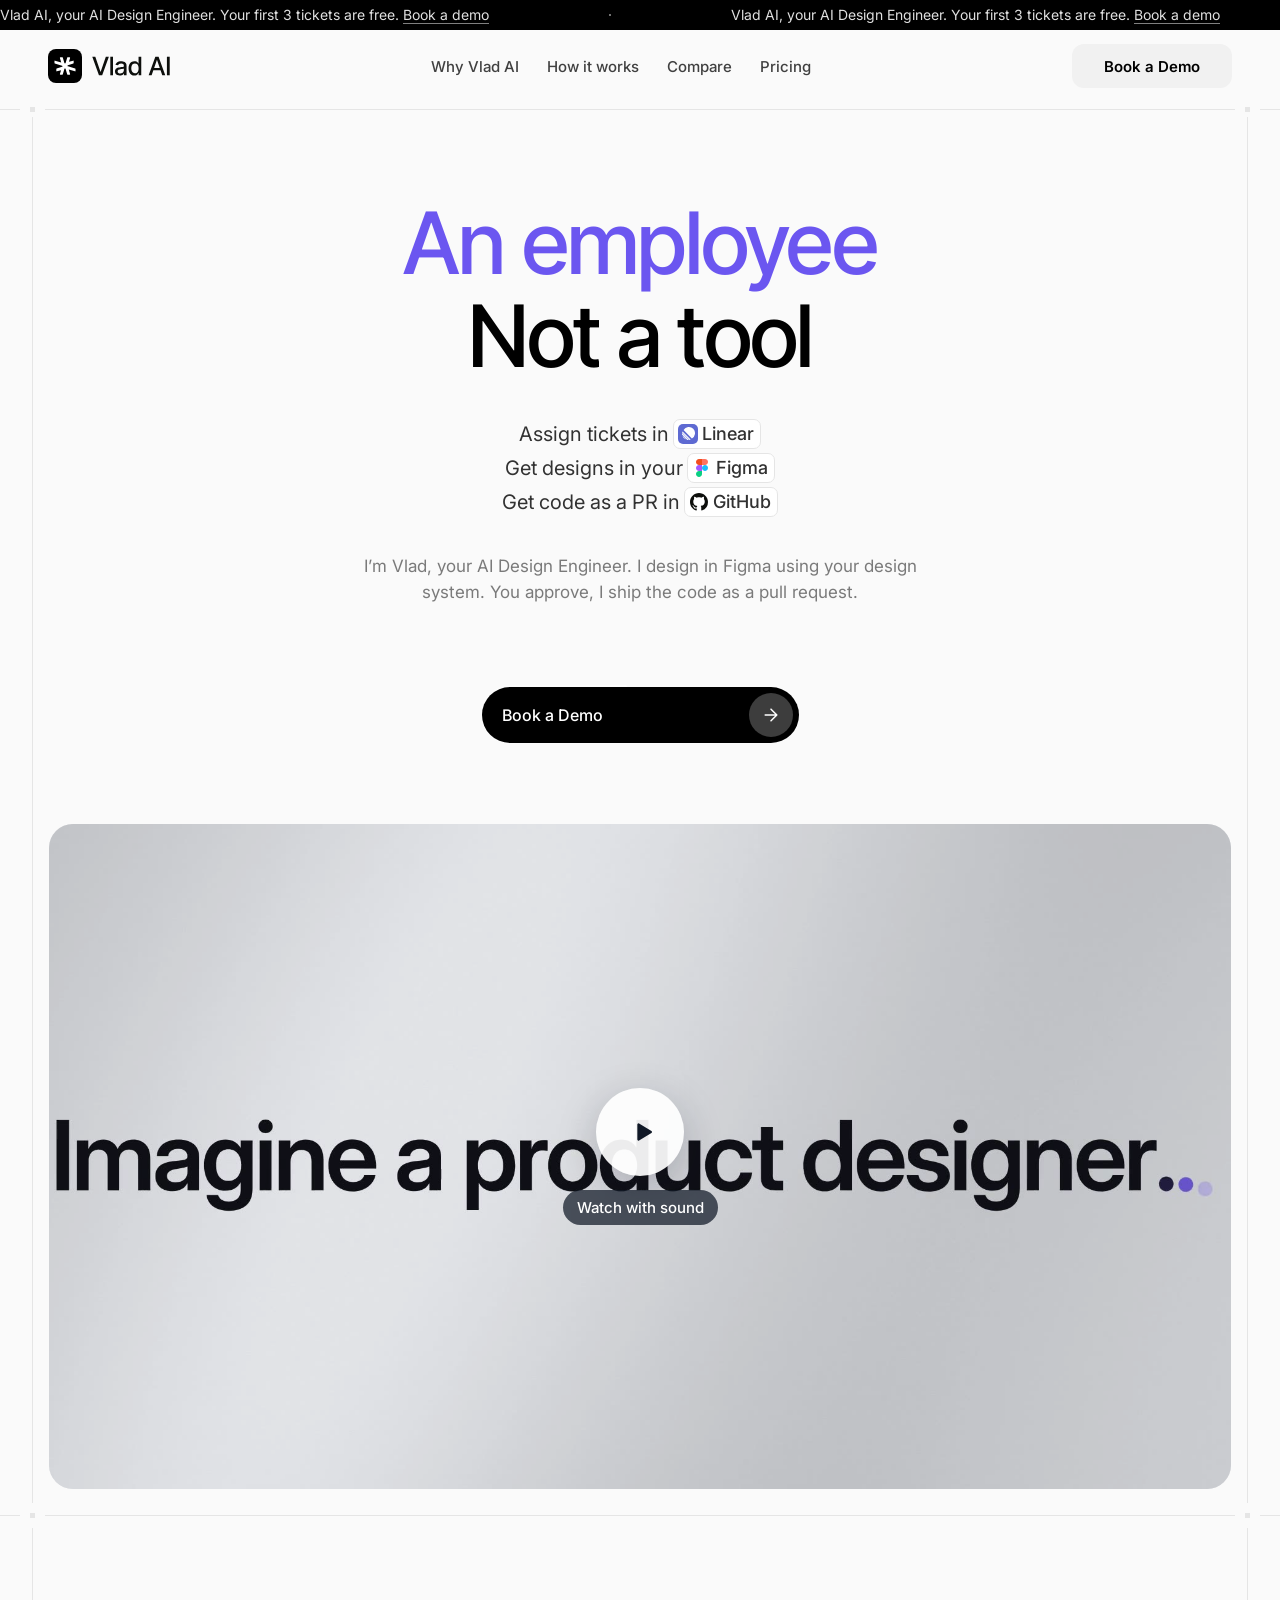
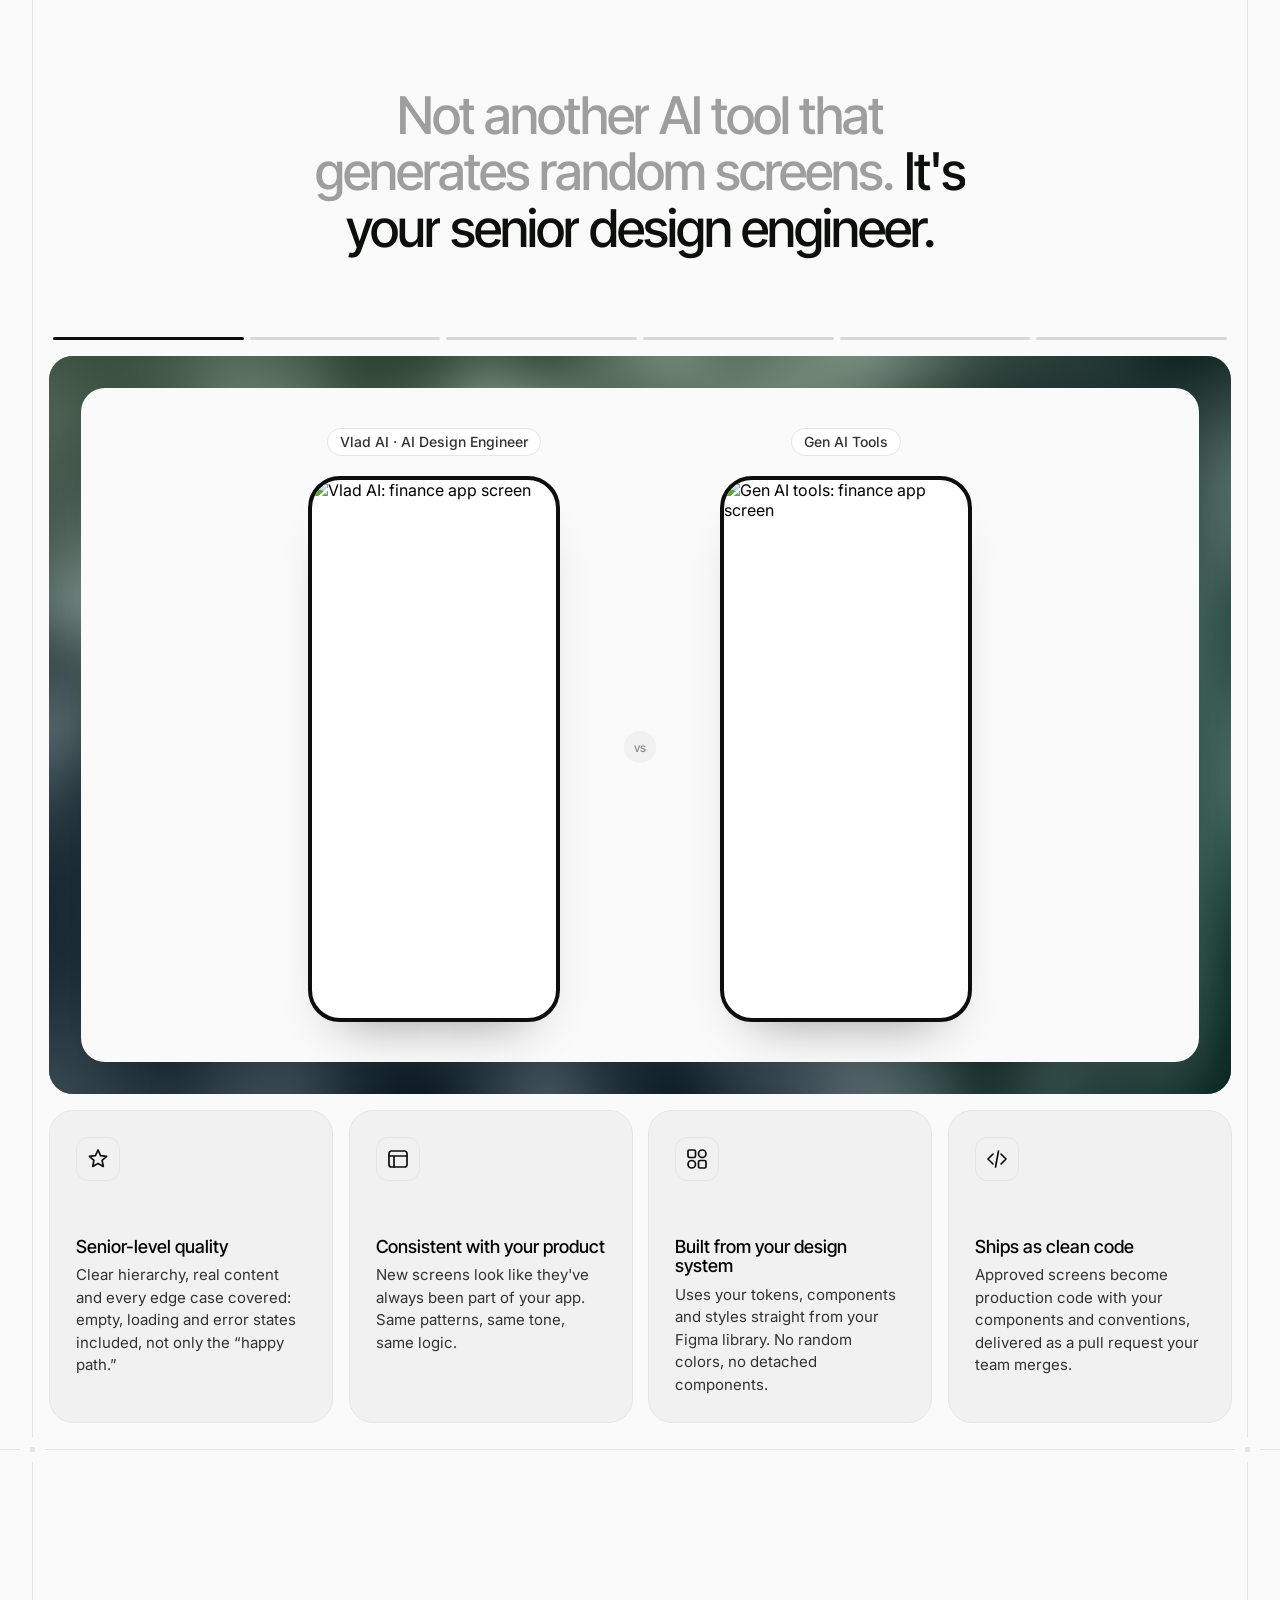
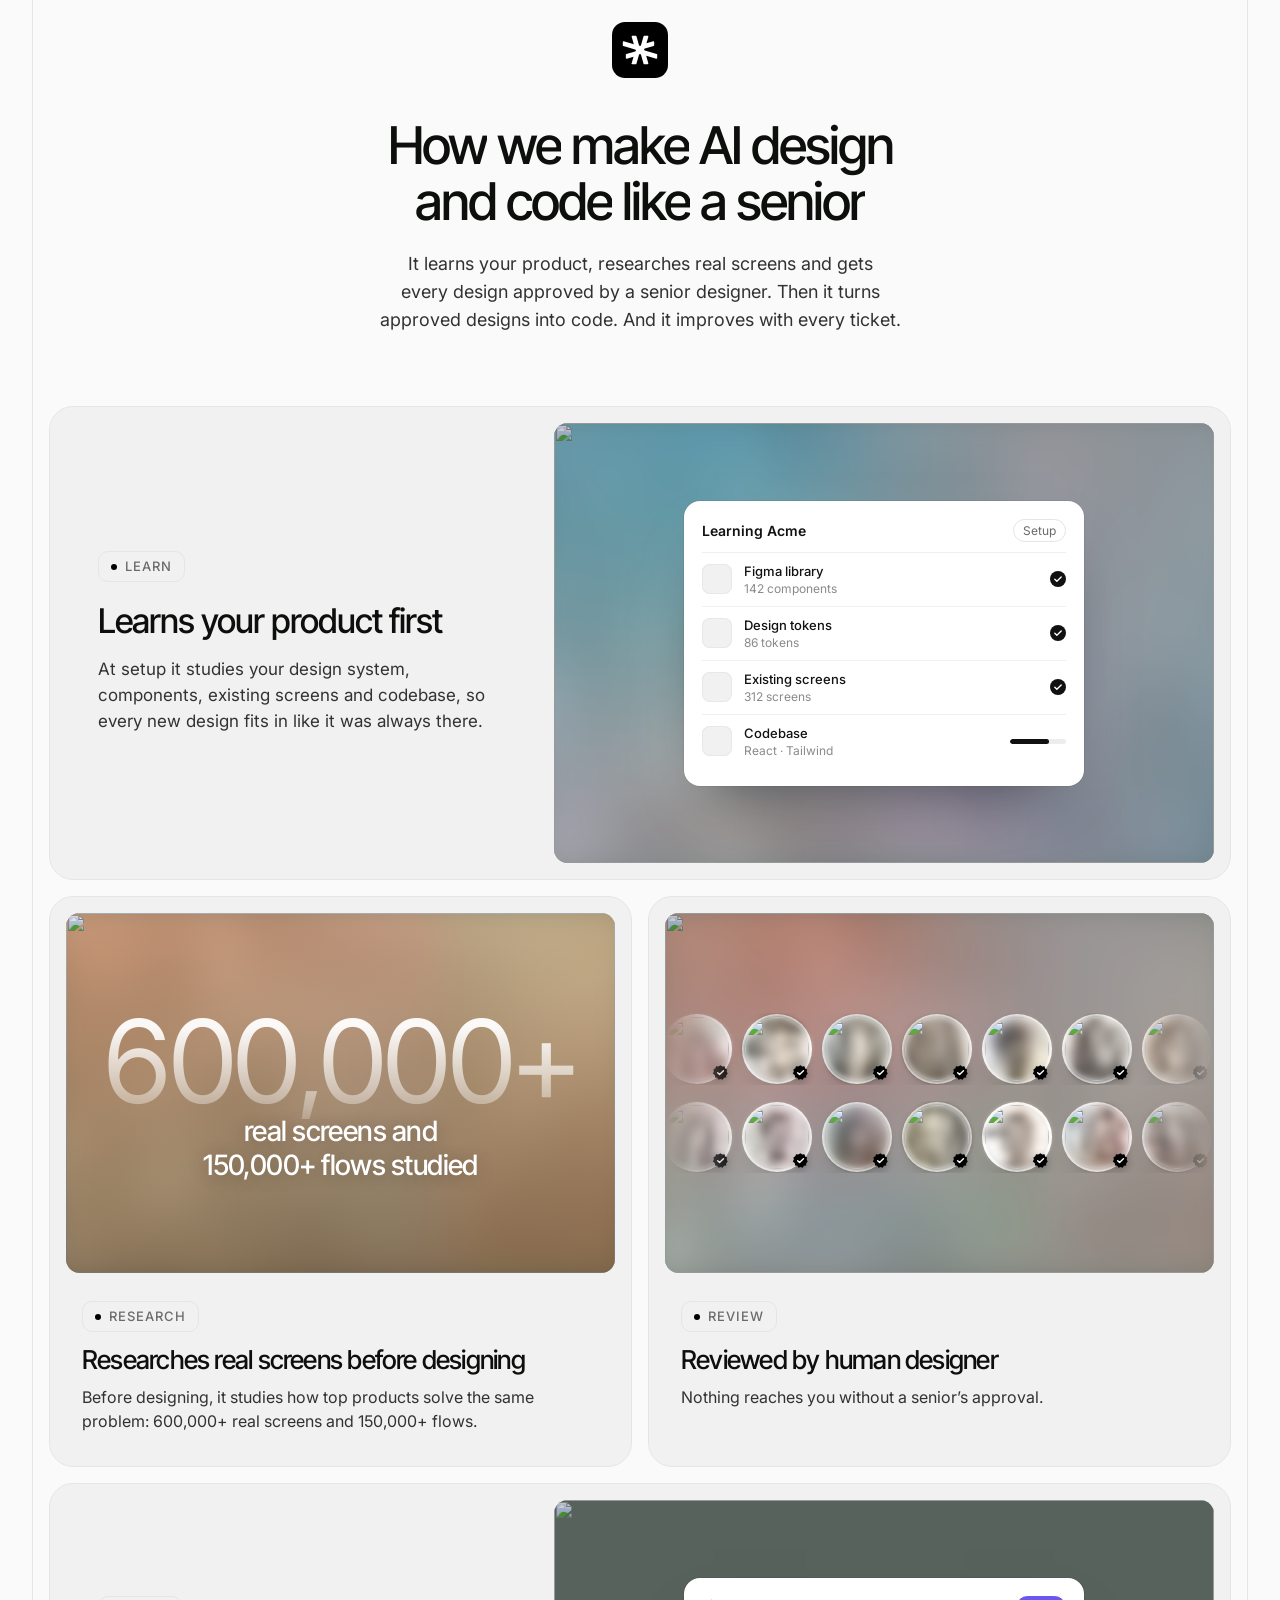
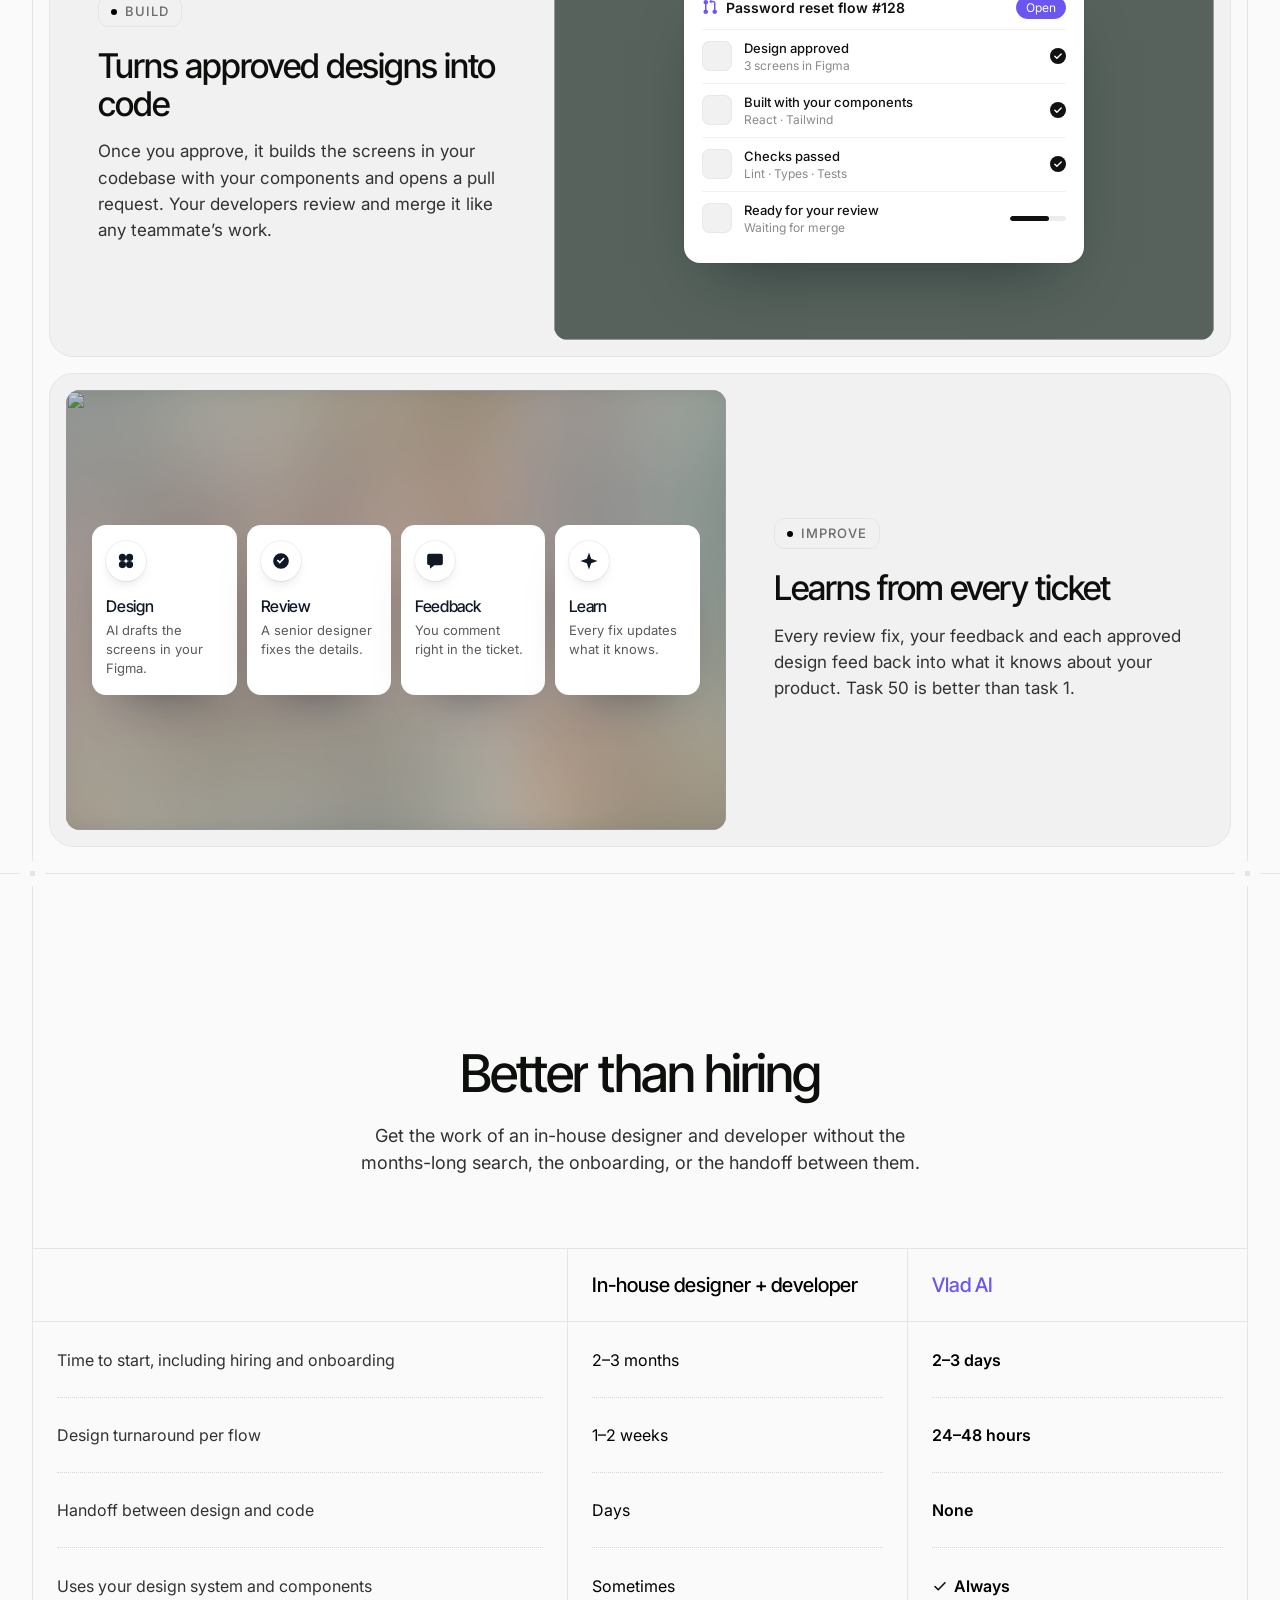
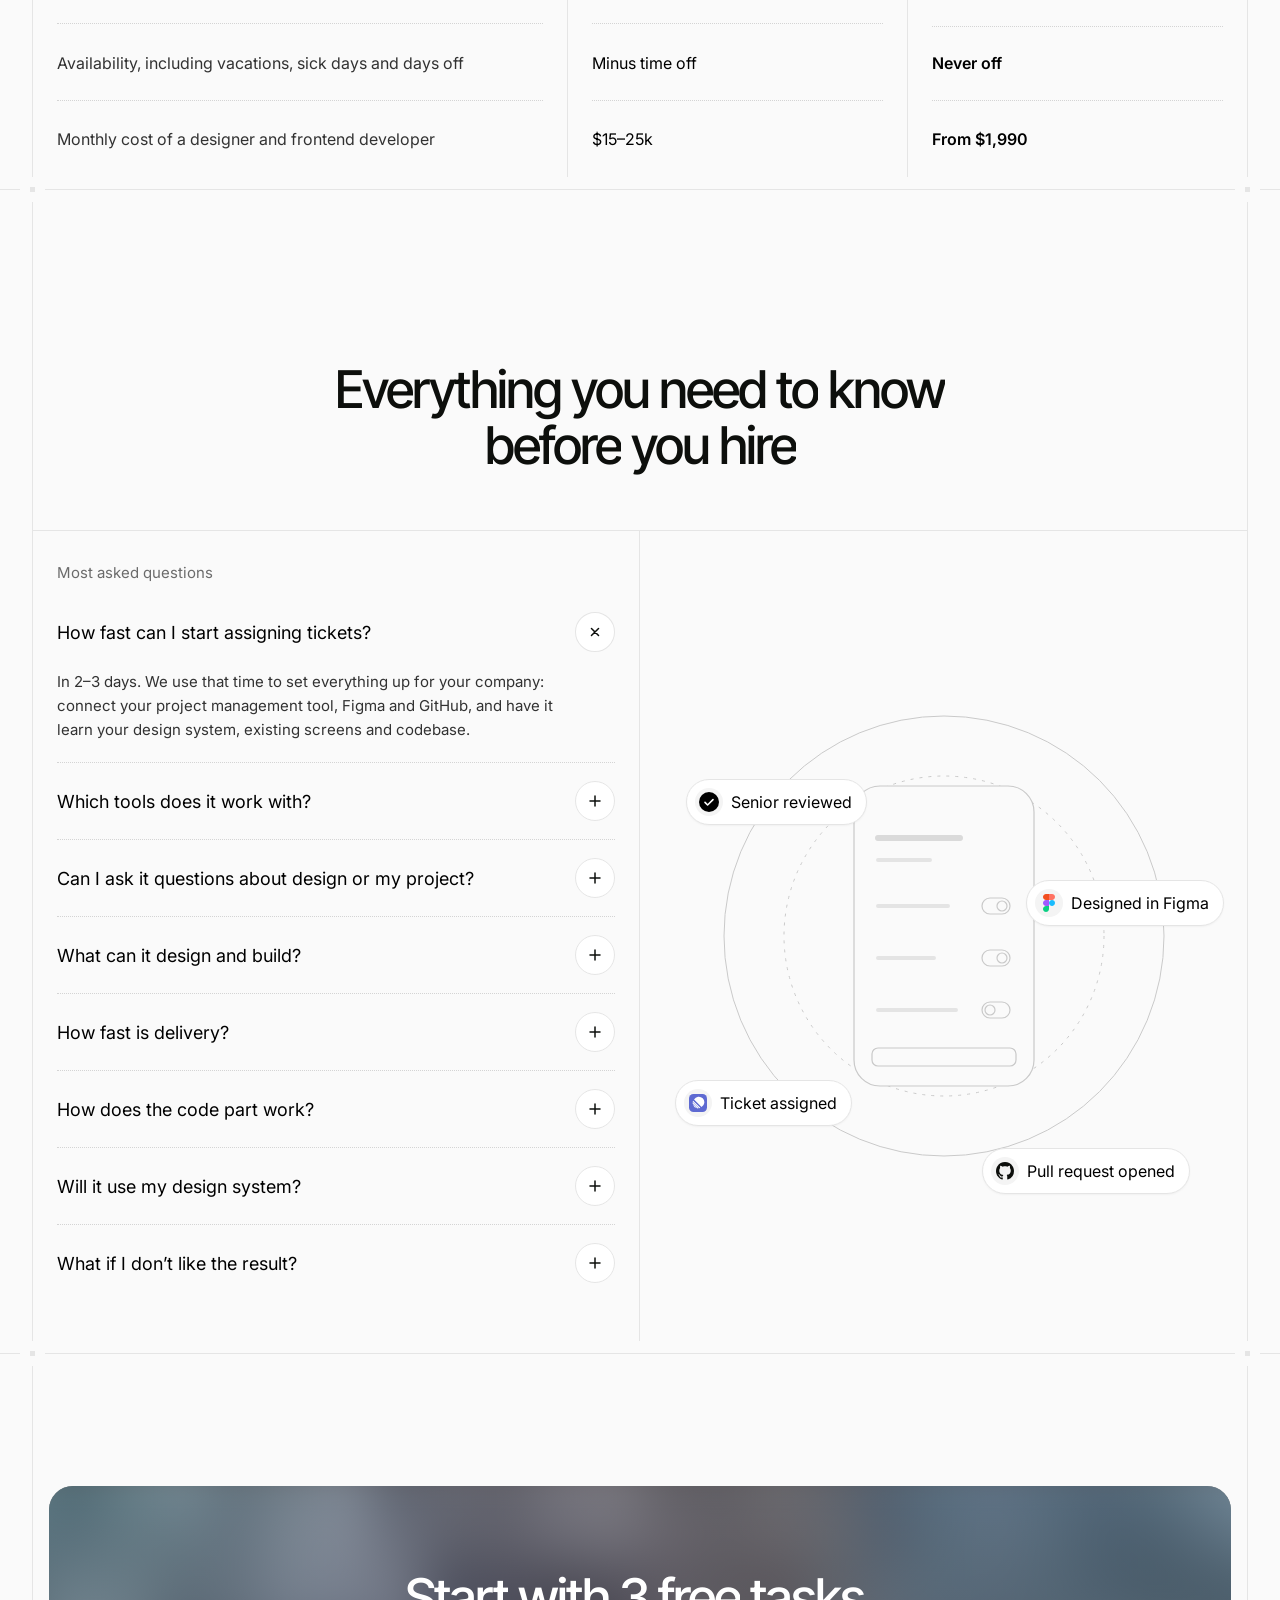
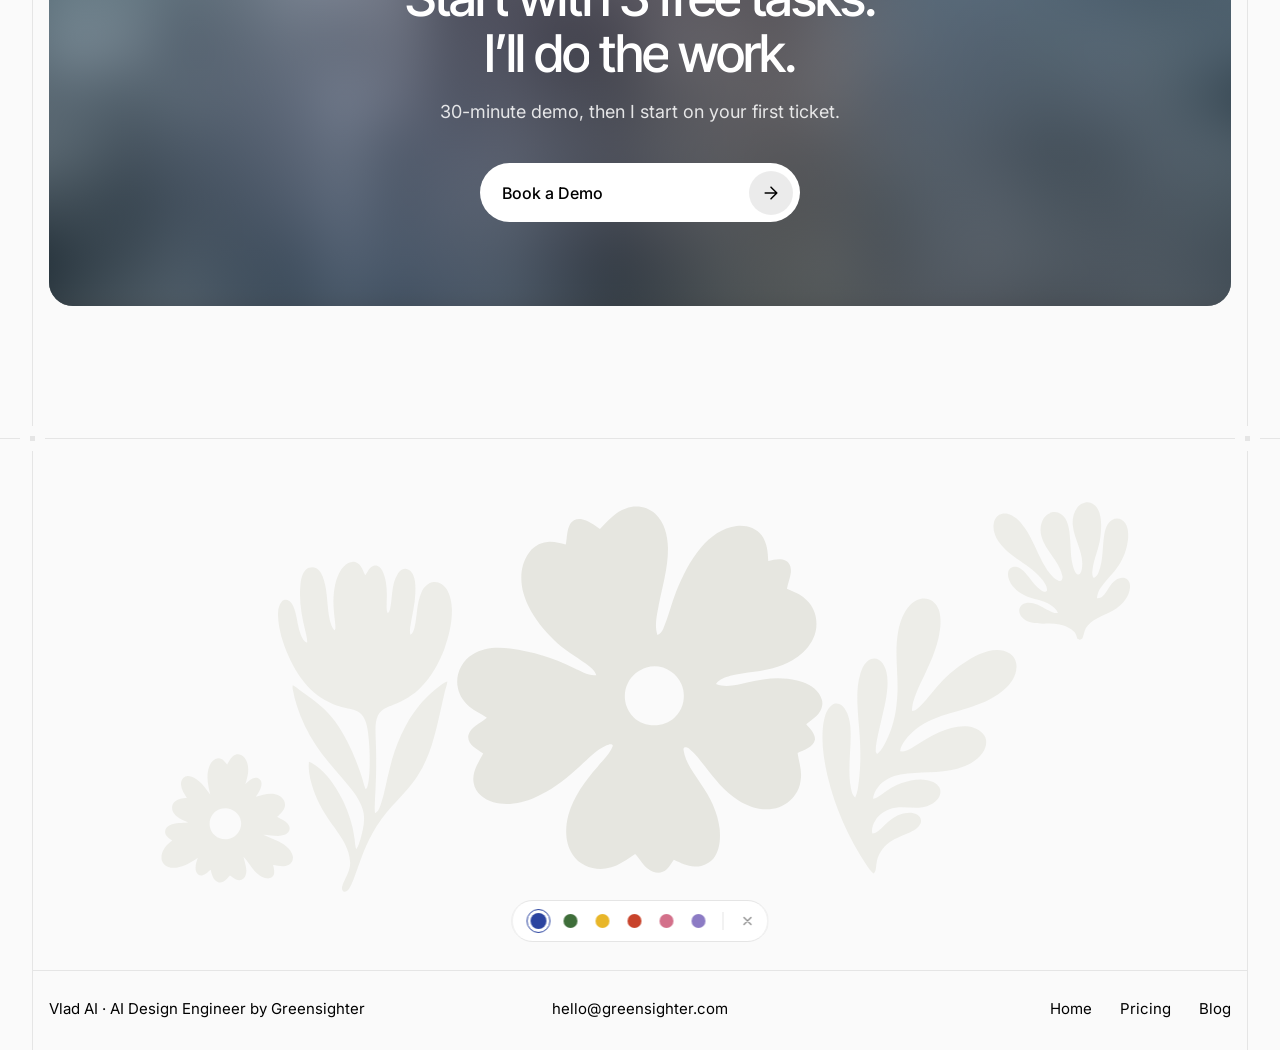
==== commit ad7ed604: "Rebrand site to Vlad AI: logo, wordmark, favicon, share image and wording Co-Authored-By: Claude Opu" ====
--- a/index.html
+++ b/index.html
@@ -4,20 +4,20 @@
 <meta charset="utf-8">
 <meta name="viewport" content="width=device-width, initial-scale=1">
 <link rel="icon" href="assets/img/favicon.svg" type="image/svg+xml">
-<title>Hire an AI Design Engineer | Greensighter</title>
+<title>Vlad AI | Hire an AI Design Engineer</title>
 <meta name="description" content="Assign tickets in Jira, Linear, Asana or ClickUp. Get designs in your Figma in 24–48 hours, then the code as a pull request in your repo.">
 <link rel="canonical" href="https://ai.greensighter.com/">
 <meta property="og:type" content="website">
-<meta property="og:site_name" content="Greensighter">
+<meta property="og:site_name" content="Vlad AI">
 <meta property="og:url" content="https://ai.greensighter.com/">
-<meta property="og:title" content="Hire an AI Design Engineer | Greensighter">
+<meta property="og:title" content="Vlad AI | Hire an AI Design Engineer">
 <meta property="og:description" content="Assign tickets in Jira, Linear, Asana or ClickUp. Get designs in your Figma in 24–48 hours, then the code as a pull request in your repo.">
 <meta property="og:image" content="https://ai.greensighter.com/assets/img/og-image.jpg">
 <meta property="og:image:width" content="1200">
 <meta property="og:image:height" content="630">
-<meta property="og:image:alt" content="Greensighter: Hire an AI Design Engineer">
+<meta property="og:image:alt" content="Vlad AI: Hire an AI Design Engineer">
 <meta name="twitter:card" content="summary_large_image">
-<meta name="twitter:title" content="Hire an AI Design Engineer | Greensighter">
+<meta name="twitter:title" content="Vlad AI | Hire an AI Design Engineer">
 <meta name="twitter:description" content="Assign tickets in Jira, Linear, Asana or ClickUp. Get designs in your Figma in 24–48 hours, then the code as a pull request in your repo.">
 <meta name="twitter:image" content="https://ai.greensighter.com/assets/img/og-image.jpg">
 <link rel="preconnect" href="https://fonts.googleapis.com">
@@ -72,15 +72,15 @@
   <a class="ticker" href="/demo" aria-label="Your first 3 tickets are free. Book a demo">
     <div class="ticker__track">
       <div class="ticker__group">
-        <span class="ticker__text">Greensighter AI Design Engineer. Your first 3 tickets are free. <span class="ticker__cta">Book a demo</span></span>
+        <span class="ticker__text">Vlad AI, your AI Design Engineer. Your first 3 tickets are free. <span class="ticker__cta">Book a demo</span></span>
         <span class="ticker__dot"></span>
-        <span class="ticker__text">Greensighter AI Design Engineer. Your first 3 tickets are free. <span class="ticker__cta">Book a demo</span></span>
+        <span class="ticker__text">Vlad AI, your AI Design Engineer. Your first 3 tickets are free. <span class="ticker__cta">Book a demo</span></span>
         <span class="ticker__dot"></span>
       </div>
       <div class="ticker__group" aria-hidden="true">
-        <span class="ticker__text">Greensighter AI Design Engineer. Your first 3 tickets are free. <span class="ticker__cta">Book a demo</span></span>
+        <span class="ticker__text">Vlad AI, your AI Design Engineer. Your first 3 tickets are free. <span class="ticker__cta">Book a demo</span></span>
         <span class="ticker__dot"></span>
-        <span class="ticker__text">Greensighter AI Design Engineer. Your first 3 tickets are free. <span class="ticker__cta">Book a demo</span></span>
+        <span class="ticker__text">Vlad AI, your AI Design Engineer. Your first 3 tickets are free. <span class="ticker__cta">Book a demo</span></span>
         <span class="ticker__dot"></span>
       </div>
     </div>
@@ -89,28 +89,12 @@
   <!-- Nav -->
   <header>
     <nav class="nav" aria-label="Main">
-      <a class="logo" href="#" aria-label="Greensighter home">
-        <span class="logo__mark"><svg aria-hidden="true" focusable="false" width="22" height="9" viewBox="0 0 22 9" fill="none" xmlns="http://www.w3.org/2000/svg">
-<path d="M3.08136 2.61311C2.86989 2.02403 2.75661 1.40474 2.75661 0.747683C2.75661 0.498455 2.77171 0.249228 2.80192 0.00755235H0.0377618C0.0151047 0.249228 0 0.498455 0 0.747683C0 1.38963 0.0679712 2.01648 0.203914 2.62067C0.800549 5.35462 2.69619 7.57501 5.15826 8.4964V5.27909C4.21421 4.66735 3.47408 3.72331 3.08136 2.61311Z" fill="white"/>
-<path d="M15.2935 0.00755235V2.62067H19.4247C19.3793 2.76416 19.3189 2.9001 19.2585 3.03605C18.5259 4.65225 17.0457 5.81531 15.2935 6.01922C15.1047 6.04188 14.9159 6.05699 14.7271 6.05699C14.4099 6.05699 14.1002 6.02678 13.7981 5.96636C12.8163 5.77755 11.9403 5.27909 11.253 4.58428C10.7168 4.04051 10.2863 3.36835 10.022 2.61311C9.81051 2.02403 9.69722 1.39719 9.69722 0.74013C9.69722 0.490903 9.71233 0.241675 9.74253 0H6.97082C6.94816 0.241675 6.93306 0.490903 6.93306 0.74013C6.93306 1.38208 7.00103 2.00893 7.13697 2.61311C7.40886 3.8668 7.95263 5.00721 8.70031 5.96636C9.39513 6.86509 10.2561 7.59767 11.2455 8.11123C12.2877 8.6701 13.4658 8.97975 14.7195 8.97975C14.9083 8.97975 15.1047 8.97975 15.286 8.95709C16.9475 8.8287 18.4655 8.15654 19.6739 7.09921L19.8702 8.97975H22V0.00755235H15.2935Z" fill="white"/>
-</svg></span>
-        <svg aria-hidden="true" focusable="false" width="120" height="19" viewBox="0 0 120 19" fill="none" xmlns="http://www.w3.org/2000/svg">
-<path d="M114.398 13.9161V3.88373H116.331V7.86545C116.37 5.30856 117.814 3.78613 120 3.78613V5.87459H119.337C117.307 5.87459 116.35 7.26038 116.35 8.8804V13.9161H114.398Z" fill="black"/>
-<path d="M107.464 14.1707C104.497 14.1707 102.409 12.0042 102.409 8.84223C102.409 5.71931 104.634 3.63086 107.483 3.63086C110.528 3.63086 112.265 5.95353 112.265 8.60801C112.265 8.99838 112.246 9.36922 112.207 9.60344H104.361C104.614 11.3601 105.824 12.4531 107.503 12.4531C108.752 12.4531 109.806 11.8871 110.372 10.9697L111.816 11.9066C111.036 13.2338 109.494 14.1707 107.464 14.1707ZM104.38 7.96391H110.372C110.353 6.53908 109.142 5.32895 107.464 5.32895C105.766 5.32895 104.673 6.44149 104.38 7.96391Z" fill="black"/>
-<path d="M98.7753 13.9166C97.2139 13.9166 96.0428 13.0968 96.0428 11.2036V5.60184H94.2861V3.88423H96.0818V1.62012H97.9946V3.88423H100.981V5.60184H97.9946V11.106C97.9946 11.8867 98.4045 12.1795 99.0096 12.1795H100.805V13.9166H98.7753Z" fill="black"/>
-<path d="M83.748 13.9157V0.25293H85.6999V7.08432C85.7779 5.26912 86.9686 3.62959 88.9985 3.62959C91.3016 3.62959 92.5117 5.36671 92.5117 7.2795V13.9157H90.5599V7.84553C90.5599 6.45973 89.5254 5.48382 88.2177 5.48382C86.7148 5.48382 85.6999 6.57684 85.6999 8.06023V13.9157H83.748Z" fill="black"/>
-<path d="M76.2302 18.2695C73.3805 18.2695 71.4287 17.2741 71.4287 15.576C71.4287 14.5025 72.268 13.5461 74.2003 13.5461H74.5126C73.1073 13.4095 72.4437 12.824 72.4437 12.0237C72.4437 11.282 73.1073 10.5989 74.5126 10.5403C73.0487 10.0328 72.1704 8.80319 72.1704 7.22222C72.1704 5.05569 73.8685 3.63086 76.1716 3.63086C77.05 3.63086 77.8307 3.90411 78.2015 4.0993L81.3245 3.70893V5.6022H77.6355C79.4702 5.71931 80.0753 6.89041 80.0753 7.78825C80.0753 9.70103 78.2601 10.8136 76.1716 10.8136C75.6251 10.8136 75.1177 10.7355 74.6687 10.5989C74.4736 10.755 74.3369 11.0088 74.3369 11.243C74.3369 11.7504 74.8444 11.9651 75.3714 11.9651H77.9283C80.0558 11.9651 81.4806 13.1167 81.4806 14.8734C81.4806 17.5669 78.5724 18.2695 76.2302 18.2695ZM73.2439 14.971C73.2439 16.2006 74.6883 16.5715 76.2302 16.5715C78.0064 16.5715 79.4897 16.1616 79.4897 14.9319C79.4897 14.1902 78.8847 13.6437 77.6745 13.6437H74.8834C73.888 13.6437 73.2439 14.2097 73.2439 14.971ZM74.0637 7.22222C74.0637 8.43235 74.903 9.27163 76.1716 9.27163C77.4403 9.27163 78.2601 8.43235 78.2601 7.22222C78.2601 6.07064 77.4403 5.19232 76.1716 5.19232C74.903 5.19232 74.0637 6.07064 74.0637 7.22222Z" fill="black"/>
-<path d="M67.7925 13.9156V3.88321H69.7443V13.9156H67.7925ZM67.7534 2.3803V0.0771484H69.7833V2.3803H67.7534Z" fill="black"/>
-<path d="M61.0704 14.1707C58.7673 14.1707 57.2449 12.9215 56.874 11.1259L58.6502 10.6574C58.9234 11.8676 59.9579 12.4726 61.1876 12.4726C62.6709 12.4726 63.4126 11.848 63.4126 11.0868C63.4126 10.4037 62.9637 9.97429 61.9878 9.77911L60.2702 9.4473C58.8258 9.17404 57.4986 8.43235 57.4986 6.63667C57.4986 4.9581 58.9234 3.63086 61.3047 3.63086C63.3736 3.63086 64.9741 4.7434 65.3059 6.51956L63.5688 6.988C63.4126 5.97305 62.5148 5.28991 61.2851 5.28991C60.0165 5.28991 59.3724 5.87546 59.3724 6.57811C59.3724 7.24173 59.8603 7.61258 60.7972 7.78825L62.4758 8.13957C64.1934 8.4909 65.3254 9.40826 65.3254 11.0283C65.3254 12.8825 63.6859 14.1707 61.0704 14.1707Z" fill="black"/>
-<path d="M46.1221 13.917V3.8846H48.0739V7.08559C48.0739 5.27039 49.3426 3.63086 51.3725 3.63086C53.6952 3.63086 54.8858 5.36798 54.8858 7.28077V13.917H52.9339V7.8468C52.9339 6.46101 51.8995 5.48509 50.5918 5.48509C49.0888 5.48509 48.0739 6.57811 48.0739 8.0615V13.917H46.1221Z" fill="black"/>
-<path d="M39.189 14.1707C36.2222 14.1707 34.1338 12.0042 34.1338 8.84223C34.1338 5.71931 36.3589 3.63086 39.2085 3.63086C42.2534 3.63086 43.9905 5.95353 43.9905 8.60801C43.9905 8.99838 43.971 9.36922 43.9319 9.60344H36.0856C36.3394 11.3601 37.5495 12.4531 39.2281 12.4531C40.4772 12.4531 41.5312 11.8871 42.0972 10.9697L43.5416 11.9066C42.7609 13.2338 41.2189 14.1707 39.189 14.1707ZM36.1051 7.96391H42.0972C42.0777 6.53908 40.8676 5.32895 39.189 5.32895C37.4909 5.32895 36.3979 6.44149 36.1051 7.96391Z" fill="black"/>
-<path d="M27.9815 14.1707C25.0147 14.1707 22.9263 12.0042 22.9263 8.84223C22.9263 5.71931 25.1513 3.63086 28.001 3.63086C31.0459 3.63086 32.783 5.95353 32.783 8.60801C32.783 8.99838 32.7635 9.36922 32.7244 9.60344H24.8781C25.1318 11.3601 26.342 12.4531 28.0205 12.4531C29.2697 12.4531 30.3237 11.8871 30.8897 10.9697L32.3341 11.9066C31.5533 13.2338 30.0114 14.1707 27.9815 14.1707ZM24.8976 7.96391H30.8897C30.8702 6.53908 29.6601 5.32895 27.9815 5.32895C26.2834 5.32895 25.1904 6.44149 24.8976 7.96391Z" fill="black"/>
-<path d="M16.292 13.9161V3.88373H18.2243V7.86545C18.2633 5.30856 19.7077 3.78613 21.8937 3.78613V5.87459H21.2301C19.2002 5.87459 18.2438 7.26038 18.2438 8.8804V13.9161H16.292Z" fill="black"/>
-<path d="M6.48006 14.1702C2.8887 14.1702 0 11.223 0 7.08512C0 3.08388 2.98629 0 6.98753 0C9.95431 0 12.0428 1.52242 13.0187 3.51328L11.2815 4.4892C10.657 3.12292 9.17358 1.91279 6.98753 1.91279C4.1769 1.91279 2.06893 4.07931 2.06893 7.08512C2.06893 10.13 4.09883 12.2575 6.9485 12.2575C9.42731 12.2575 11.4182 10.4813 11.5743 8.29526V8.27574H7.08512V6.46054H13.6042V13.9165H11.6134V8.95888C11.6134 12.0818 9.72009 14.1702 6.48006 14.1702Z" fill="black"/>
-</svg>
+      <a class="logo" href="#" aria-label="Vlad AI home">
+        <span class="logo__mark"><svg aria-hidden="true" focusable="false" width="22" height="22" viewBox="7 7 40 40" fill="none" xmlns="http://www.w3.org/2000/svg"><path d="M45.52 31.45L32.35 27.62C31.24 27.3 31.24 25.73 32.35 25.41L42.15 22.56C42.5 22.46 42.75 22.13 42.75 21.76V18.05C42.75 17.5 42.22 17.1 41.69 17.25L34.2 19.43L36.27 12.31C36.42 11.78 36.03 11.25 35.47 11.25H31.76C31.39 11.25 31.07 11.49 30.96 11.85L28.11 21.65C27.79 22.76 26.22 22.76 25.9 21.65L23.05 11.85C22.95 11.5 22.62 11.25 22.25 11.25H18.54C17.99 11.25 17.59 11.78 17.74 12.31L20.12 20.49L8.94 17.24C8.41 17.09 7.88 17.48 7.88 18.04V21.75C7.88 22.12 8.12 22.44 8.48 22.55L21.65 26.38C22.76 26.7 22.76 28.27 21.65 28.59L11.85 31.44C11.5 31.54 11.25 31.87 11.25 32.24V35.95C11.25 36.5 11.78 36.9 12.31 36.75L19.8 34.57L17.73 41.69C17.58 42.22 17.97 42.75 18.53 42.75H22.24C22.61 42.75 22.93 42.51 23.04 42.15L25.89 32.35C26.21 31.24 27.78 31.24 28.1 32.35L30.95 42.15C31.05 42.5 31.38 42.75 31.75 42.75H35.46C36.01 42.75 36.41 42.22 36.26 41.69L33.88 33.51L45.06 36.76C45.59 36.91 46.12 36.52 46.12 35.96V32.25C46.12 31.88 45.88 31.56 45.52 31.45Z" fill="white"/></svg></span>
+        <svg class="logo__word" aria-hidden="true" focusable="false" width="78" height="20" viewBox="66 11 122 31.5" fill="none" xmlns="http://www.w3.org/2000/svg"><path d="M187.973 12.1392V41.3755H183.562V12.1392H187.973Z" fill="#0D0F0C"></path><path d="M159.491 41.3755H154.809L165.33 12.1392H170.426L180.948 41.3755H176.265L168 17.4497H167.771L159.491 41.3755ZM160.277 29.9265H175.466V33.6382H160.277V29.9265Z" fill="#0D0F0C"></path><path d="M132.3 41.8038C130.53 41.8038 128.95 41.3517 127.561 40.4476C126.181 39.534 125.096 38.2349 124.306 36.5504C123.526 34.8563 123.136 32.8245 123.136 30.4547C123.136 28.085 123.531 26.0578 124.32 24.3733C125.12 22.6888 126.214 21.3992 127.604 20.5046C128.993 19.61 130.568 19.1627 132.329 19.1627C133.69 19.1627 134.784 19.3911 135.612 19.848C136.45 20.2953 137.097 20.8187 137.554 21.4183C138.02 22.0179 138.382 22.5461 138.639 23.0029H138.896V12.1392H143.164V41.3755H138.996V37.9637H138.639C138.382 38.43 138.011 38.963 137.525 39.5625C137.049 40.1621 136.393 40.6855 135.555 41.1328C134.718 41.5801 133.633 41.8038 132.3 41.8038ZM133.243 38.1635C134.47 38.1635 135.508 37.8399 136.355 37.1928C137.211 36.5361 137.858 35.6272 138.296 34.4662C138.744 33.3051 138.967 31.9536 138.967 30.4119C138.967 28.8892 138.748 27.5568 138.31 26.4147C137.873 25.2727 137.23 24.3828 136.383 23.7452C135.536 23.1076 134.489 22.7887 133.243 22.7887C131.958 22.7887 130.887 23.1218 130.031 23.788C129.174 24.4542 128.527 25.3631 128.089 26.5147C127.661 27.6662 127.447 28.9653 127.447 30.4119C127.447 31.8775 127.666 33.1956 128.103 34.3662C128.541 35.5368 129.188 36.4647 130.045 37.15C130.911 37.8257 131.977 38.1635 133.243 38.1635Z" fill="#0D0F0C"></path><path d="M109.194 41.8609C107.804 41.8609 106.548 41.6039 105.425 41.09C104.302 40.5666 103.412 39.8099 102.756 38.8202C102.108 37.8304 101.785 36.617 101.785 35.1799C101.785 33.9427 102.023 32.9244 102.499 32.1249C102.974 31.3255 103.617 30.6926 104.426 30.2263C105.235 29.7599 106.139 29.4078 107.138 29.1699C108.137 28.932 109.156 28.7511 110.193 28.6274C111.507 28.4751 112.572 28.3514 113.391 28.2563C114.209 28.1516 114.804 27.985 115.175 27.7566C115.547 27.5282 115.732 27.157 115.732 26.6431V26.5432C115.732 25.2965 115.38 24.3305 114.676 23.6452C113.981 22.96 112.944 22.6174 111.564 22.6174C110.127 22.6174 108.994 22.9362 108.166 23.5739C107.348 24.202 106.781 24.9015 106.467 25.6724L102.456 24.7587C102.932 23.4264 103.626 22.3509 104.54 21.5325C105.463 20.7045 106.524 20.1049 107.723 19.7337C108.923 19.3531 110.184 19.1627 111.507 19.1627C112.382 19.1627 113.31 19.2674 114.29 19.4768C115.28 19.6766 116.203 20.0478 117.06 20.5903C117.926 21.1327 118.635 21.9084 119.187 22.9172C119.739 23.9165 120.015 25.2156 120.015 26.8144V41.3755H115.846V38.3776H115.675C115.399 38.9296 114.985 39.4721 114.433 40.005C113.881 40.538 113.172 40.9805 112.306 41.3327C111.44 41.6848 110.403 41.8609 109.194 41.8609ZM110.122 38.4347C111.302 38.4347 112.311 38.2016 113.148 37.7352C113.995 37.2689 114.638 36.6598 115.075 35.908C115.523 35.1466 115.746 34.3329 115.746 33.4668V30.6403C115.594 30.7925 115.299 30.9353 114.861 31.0685C114.433 31.1923 113.943 31.3017 113.391 31.3969C112.839 31.4825 112.301 31.5634 111.778 31.6396C111.254 31.7062 110.817 31.7633 110.464 31.8109C109.636 31.9156 108.88 32.0916 108.195 32.3391C107.519 32.5865 106.976 32.9434 106.567 33.4097C106.167 33.8666 105.968 34.4756 105.968 35.237C105.968 36.2934 106.358 37.0928 107.138 37.6353C107.919 38.1683 108.913 38.4347 110.122 38.4347Z" fill="#0D0F0C"></path><path d="M98.6784 12.1392V41.3755H94.41V12.1392H98.6784Z" fill="#0D0F0C"></path><path d="M70.768 12.1392L78.9051 35.9508H79.2335L87.3705 12.1392H92.1386L81.6175 41.3755H76.5211L66 12.1392H70.768Z" fill="#0D0F0C"></path></svg>
       </a>
       <div class="nav__links">
-        <a href="#why">Why Greensighter</a>
+        <a href="#why">Why Vlad AI</a>
         <a href="#how">How it works</a>
         <a href="#compare">Compare</a>
         <a href="pricing.html">Pricing</a>
@@ -147,7 +131,7 @@
 </svg></span>Figma</span></span>
             <span class="sub__line">Get code as a PR in <span class="chip"><span class="chip__icon"><svg aria-hidden="true" focusable="false" width="18" height="18" viewBox="0 0 16 16" fill="#0D0F0C" xmlns="http://www.w3.org/2000/svg"><path d="M8 0C3.58 0 0 3.58 0 8c0 3.54 2.29 6.53 5.47 7.59.4.07.55-.17.55-.38 0-.19-.01-.82-.01-1.49-2.01.37-2.53-.49-2.69-.94-.09-.23-.48-.94-.82-1.13-.28-.15-.68-.52-.01-.53.63-.01 1.08.58 1.23.82.72 1.21 1.87.87 2.33.66.07-.52.28-.87.51-1.07-1.78-.2-3.64-.89-3.64-3.95 0-.87.31-1.59.82-2.15-.08-.2-.36-1.02.08-2.12 0 0 .67-.21 2.2.82.64-.18 1.32-.27 2-.27.68 0 1.36.09 2 .27 1.53-1.04 2.2-.82 2.2-.82.44 1.1.16 1.92.08 2.12.51.56.82 1.27.82 2.15 0 3.07-1.87 3.75-3.65 3.95.29.25.54.73.54 1.48 0 1.07-.01 1.93-.01 2.2 0 .21.15.46.55.38A8.013 8.013 0 0 0 16 8c0-4.42-3.58-8-8-8z"/></svg></span>GitHub</span></span>
           </p>
-          <p class="hero__desc">I’m your AI Design Engineer. I design in Figma using your design system. You approve, I ship the code as a pull request.</p>
+          <p class="hero__desc">I’m Vlad, your AI Design Engineer. I design in Figma using your design system. You approve, I ship the code as a pull request.</p>
         </div>
         <div class="cta-slot"><a class="btn-primary" id="hero-cta" href="/demo">Book a Demo<span class="btn-primary__arrow"><svg aria-hidden="true" focusable="false" width="20" height="20" viewBox="0 0 20 20" fill="none" xmlns="http://www.w3.org/2000/svg">
 <path d="M4.16675 10.0003H15.8334M10.0001 15.8337L15.8334 10.0003L10.0001 4.16699" stroke="white" stroke-width="1.5" stroke-linecap="round" stroke-linejoin="round"/>
@@ -172,10 +156,10 @@
         <h2 class="h2"><span class="h2__muted">Not another AI tool that generates random screens.</span> <span class="h2__strong">It's your senior design engineer.</span></h2>
         <div class="benefits__body">
           <div class="vs__dots" role="tablist" aria-label="Examples"><button type="button" class="is-on" aria-label="Finance app" aria-selected="true"></button><button type="button" aria-label="Parcel app" aria-selected="false"></button><button type="button" aria-label="Parcel tracking" aria-selected="false"></button><button type="button" data-kind="d" aria-label="Login page" aria-selected="false"></button><button type="button" data-kind="d" aria-label="Course page" aria-selected="false"></button><button type="button" data-kind="d" aria-label="Project dashboard" aria-selected="false"></button></div>
-          <div class="panel vs" aria-label="Same brief, two results: Greensighter AI Design Engineer vs Gen AI tools">
+          <div class="panel vs" aria-label="Same brief, two results: Vlad AI vs Gen AI tools">
             <span class="lqip" aria-hidden="true" style="background-image:url([data-uri])"></span><img class="vs__bg lazy" src="assets/img/vs-bg.webp" srcset="assets/img/vs-bg-sm.webp 800w, assets/img/vs-bg.webp 1920w" sizes="(max-width: 720px) 100vw, 1280px" alt="" loading="lazy" decoding="async">
             <div class="vs__stage">
-              <figure class="vs__col"><figcaption class="vs__tag vs__tag--us">Greensighter AI<span class="vs__long">&nbsp;Design Engineer</span></figcaption><div class="vs__phone"><img class="vs__shot is-on" src="assets/img/vs/gs-2.webp?v=1792661994" width="540" height="1169" alt="Greensighter AI: finance app screen" loading="lazy" decoding="async"><img class="vs__shot" src="assets/img/vs/gs-3.webp?v=1793900000" width="540" height="1171" alt="Greensighter AI: parcel app home screen" loading="lazy" decoding="async"><img class="vs__shot" src="assets/img/vs/gs-4.webp?v=1793900000" width="540" height="1171" alt="Greensighter AI: parcel tracking screen" loading="lazy" decoding="async"><img class="vs__shot vs__shot--d" src="assets/img/vs/gs-5.webp?v=1793900000" width="1200" height="853" alt="Greensighter AI: learning platform login page" loading="lazy" decoding="async"><img class="vs__shot vs__shot--d" src="assets/img/vs/gs-6.webp?v=1793900000" width="1200" height="853" alt="Greensighter AI: online course lesson page" loading="lazy" decoding="async"><img class="vs__shot vs__shot--d" src="assets/img/vs/gs-7.webp?v=1793900000" width="1200" height="853" alt="Greensighter AI: construction portfolio dashboard" loading="lazy" decoding="async"></div></figure>
+              <figure class="vs__col"><figcaption class="vs__tag vs__tag--us">Vlad AI<span class="vs__long">&nbsp;· AI Design Engineer</span></figcaption><div class="vs__phone"><img class="vs__shot is-on" src="assets/img/vs/gs-2.webp?v=1792661994" width="540" height="1169" alt="Vlad AI: finance app screen" loading="lazy" decoding="async"><img class="vs__shot" src="assets/img/vs/gs-3.webp?v=1793900000" width="540" height="1171" alt="Vlad AI: parcel app home screen" loading="lazy" decoding="async"><img class="vs__shot" src="assets/img/vs/gs-4.webp?v=1793900000" width="540" height="1171" alt="Vlad AI: parcel tracking screen" loading="lazy" decoding="async"><img class="vs__shot vs__shot--d" src="assets/img/vs/gs-5.webp?v=1793900000" width="1200" height="853" alt="Vlad AI: learning platform login page" loading="lazy" decoding="async"><img class="vs__shot vs__shot--d" src="assets/img/vs/gs-6.webp?v=1793900000" width="1200" height="853" alt="Vlad AI: online course lesson page" loading="lazy" decoding="async"><img class="vs__shot vs__shot--d" src="assets/img/vs/gs-7.webp?v=1793900000" width="1200" height="853" alt="Vlad AI: construction portfolio dashboard" loading="lazy" decoding="async"></div></figure>
               <span class="vs__vs" aria-hidden="true">vs</span>
               <figure class="vs__col"><figcaption class="vs__tag">Gen AI Tools</figcaption><div class="vs__phone"><img class="vs__shot is-on" src="assets/img/vs/ai-2.webp?v=1792661994" width="540" height="1169" alt="Gen AI tools: finance app screen" loading="lazy" decoding="async"><img class="vs__shot" src="assets/img/vs/ai-3.webp?v=1793900000" width="540" height="1171" alt="Gen AI tools: parcel app home screen" loading="lazy" decoding="async"><img class="vs__shot" src="assets/img/vs/ai-4.webp?v=1793900000" width="540" height="1171" alt="Gen AI tools: parcel tracking screen" loading="lazy" decoding="async"><img class="vs__shot vs__shot--d" src="assets/img/vs/ai-5.webp?v=1793900000" width="1200" height="853" alt="Gen AI tools: learning platform login page" loading="lazy" decoding="async"><img class="vs__shot vs__shot--d" src="assets/img/vs/ai-6.webp?v=1793900000" width="1200" height="853" alt="Gen AI tools: online course lesson page" loading="lazy" decoding="async"><img class="vs__shot vs__shot--d" src="assets/img/vs/ai-7.webp?v=1793900000" width="1200" height="853" alt="Gen AI tools: construction portfolio dashboard" loading="lazy" decoding="async"></div></figure>
             </div>
@@ -231,10 +215,7 @@
     <section class="frame" id="how">
       <div class="how">
         <div class="how__head">
-          <span class="logo__mark how__mark" aria-hidden="true"><svg aria-hidden="true" focusable="false" width="22" height="9" viewBox="0 0 22 9" fill="none" xmlns="http://www.w3.org/2000/svg">
-<path d="M3.08136 2.61311C2.86989 2.02403 2.75661 1.40474 2.75661 0.747683C2.75661 0.498455 2.77171 0.249228 2.80192 0.00755235H0.0377618C0.0151047 0.249228 0 0.498455 0 0.747683C0 1.38963 0.0679712 2.01648 0.203914 2.62067C0.800549 5.35462 2.69619 7.57501 5.15826 8.4964V5.27909C4.21421 4.66735 3.47408 3.72331 3.08136 2.61311Z" fill="white"/>
-<path d="M15.2935 0.00755235V2.62067H19.4247C19.3793 2.76416 19.3189 2.9001 19.2585 3.03605C18.5259 4.65225 17.0457 5.81531 15.2935 6.01922C15.1047 6.04188 14.9159 6.05699 14.7271 6.05699C14.4099 6.05699 14.1002 6.02678 13.7981 5.96636C12.8163 5.77755 11.9403 5.27909 11.253 4.58428C10.7168 4.04051 10.2863 3.36835 10.022 2.61311C9.81051 2.02403 9.69722 1.39719 9.69722 0.74013C9.69722 0.490903 9.71233 0.241675 9.74253 0H6.97082C6.94816 0.241675 6.93306 0.490903 6.93306 0.74013C6.93306 1.38208 7.00103 2.00893 7.13697 2.61311C7.40886 3.8668 7.95263 5.00721 8.70031 5.96636C9.39513 6.86509 10.2561 7.59767 11.2455 8.11123C12.2877 8.6701 13.4658 8.97975 14.7195 8.97975C14.9083 8.97975 15.1047 8.97975 15.286 8.95709C16.9475 8.8287 18.4655 8.15654 19.6739 7.09921L19.8702 8.97975H22V0.00755235H15.2935Z" fill="white"/>
-</svg></span>
+          <span class="logo__mark how__mark" aria-hidden="true"><svg aria-hidden="true" focusable="false" width="22" height="22" viewBox="7 7 40 40" fill="none" xmlns="http://www.w3.org/2000/svg"><path d="M45.52 31.45L32.35 27.62C31.24 27.3 31.24 25.73 32.35 25.41L42.15 22.56C42.5 22.46 42.75 22.13 42.75 21.76V18.05C42.75 17.5 42.22 17.1 41.69 17.25L34.2 19.43L36.27 12.31C36.42 11.78 36.03 11.25 35.47 11.25H31.76C31.39 11.25 31.07 11.49 30.96 11.85L28.11 21.65C27.79 22.76 26.22 22.76 25.9 21.65L23.05 11.85C22.95 11.5 22.62 11.25 22.25 11.25H18.54C17.99 11.25 17.59 11.78 17.74 12.31L20.12 20.49L8.94 17.24C8.41 17.09 7.88 17.48 7.88 18.04V21.75C7.88 22.12 8.12 22.44 8.48 22.55L21.65 26.38C22.76 26.7 22.76 28.27 21.65 28.59L11.85 31.44C11.5 31.54 11.25 31.87 11.25 32.24V35.95C11.25 36.5 11.78 36.9 12.31 36.75L19.8 34.57L17.73 41.69C17.58 42.22 17.97 42.75 18.53 42.75H22.24C22.61 42.75 22.93 42.51 23.04 42.15L25.89 32.35C26.21 31.24 27.78 31.24 28.1 32.35L30.95 42.15C31.05 42.5 31.38 42.75 31.75 42.75H35.46C36.01 42.75 36.41 42.22 36.26 41.69L33.88 33.51L45.06 36.76C45.59 36.91 46.12 36.52 46.12 35.96V32.25C46.12 31.88 45.88 31.56 45.52 31.45Z" fill="white"/></svg></span>
           <h2 class="h2">How we make AI design<br>and code like a senior</h2>
           <p class="how__sub">It learns your product, researches real screens and gets every design approved by a senior designer. Then it turns approved designs into code. And it improves with every ticket.</p>
         </div>
@@ -311,7 +292,7 @@
         </div>
         <div class="table-wrap">
           <table class="ctable">
-            <thead><tr><th scope="col"><span class="sr-only">Compare</span></th><th scope="col">In-house designer + developer</th><th scope="col">AI Design Engineer</th></tr></thead>
+            <thead><tr><th scope="col"><span class="sr-only">Compare</span></th><th scope="col">In-house designer + developer</th><th scope="col">Vlad AI</th></tr></thead>
             <tbody><tr><th scope="row" style="font-weight:400;text-align:left;padding:0 24px"><div style="padding:26px 0;border-bottom:1.5px dotted #D4D4D4;color:var(--text);line-height:1.4">Time to start, including hiring and onboarding</div></th><td><div>2–3 months</div></td><td class="is-us"><div>2–3 days</div></td></tr><tr><th scope="row" style="font-weight:400;text-align:left;padding:0 24px"><div style="padding:26px 0;border-bottom:1.5px dotted #D4D4D4;color:var(--text);line-height:1.4">Design turnaround per flow</div></th><td><div>1–2 weeks</div></td><td class="is-us"><div>24–48 hours</div></td></tr><tr><th scope="row" style="font-weight:400;text-align:left;padding:0 24px"><div style="padding:26px 0;border-bottom:1.5px dotted #D4D4D4;color:var(--text);line-height:1.4">Handoff between design and code</div></th><td><div>Days</div></td><td class="is-us"><div>None</div></td></tr><tr><th scope="row" style="font-weight:400;text-align:left;padding:0 24px"><div style="padding:26px 0;border-bottom:1.5px dotted #D4D4D4;color:var(--text);line-height:1.4">Uses your design system and components</div></th><td><div>Sometimes</div></td><td class="is-us"><div><span class="ok"><svg aria-hidden="true" focusable="false" width="16" height="16" viewBox="0 0 16 16" fill="none"><path d="M3 8.5l3.2 3.2L13 4.8" stroke="#0D0F0C" stroke-width="1.6" stroke-linecap="round" stroke-linejoin="round"/></svg>Always</span></div></td></tr><tr><th scope="row" style="font-weight:400;text-align:left;padding:0 24px"><div style="padding:26px 0;border-bottom:1.5px dotted #D4D4D4;color:var(--text);line-height:1.4">Availability, including vacations, sick days and days off</div></th><td><div>Minus time off</div></td><td class="is-us"><div>Never off</div></td></tr><tr><th scope="row" style="font-weight:400;text-align:left;padding:0 24px"><div style="padding:26px 0;border-bottom:1.5px dotted #D4D4D4;color:var(--text);line-height:1.4">Monthly cost of a designer and frontend developer</div></th><td><div>$15–25k</div></td><td class="is-us"><div>From $1,990</div></td></tr></tbody>
           </table>
         </div>
@@ -425,7 +406,7 @@
         </div>
       </div>
       <div class="footer__bar">
-        <p class="footer__text">AI Design Engineer by Greensighter</p>
+        <p class="footer__text">Vlad AI · AI Design Engineer by Greensighter</p>
         <a class="footer__mail" href="mailto:hello@greensighter.com">hello@greensighter.com</a>
         <nav class="footer__links" aria-label="Footer">
           <a href="#top">Home</a>
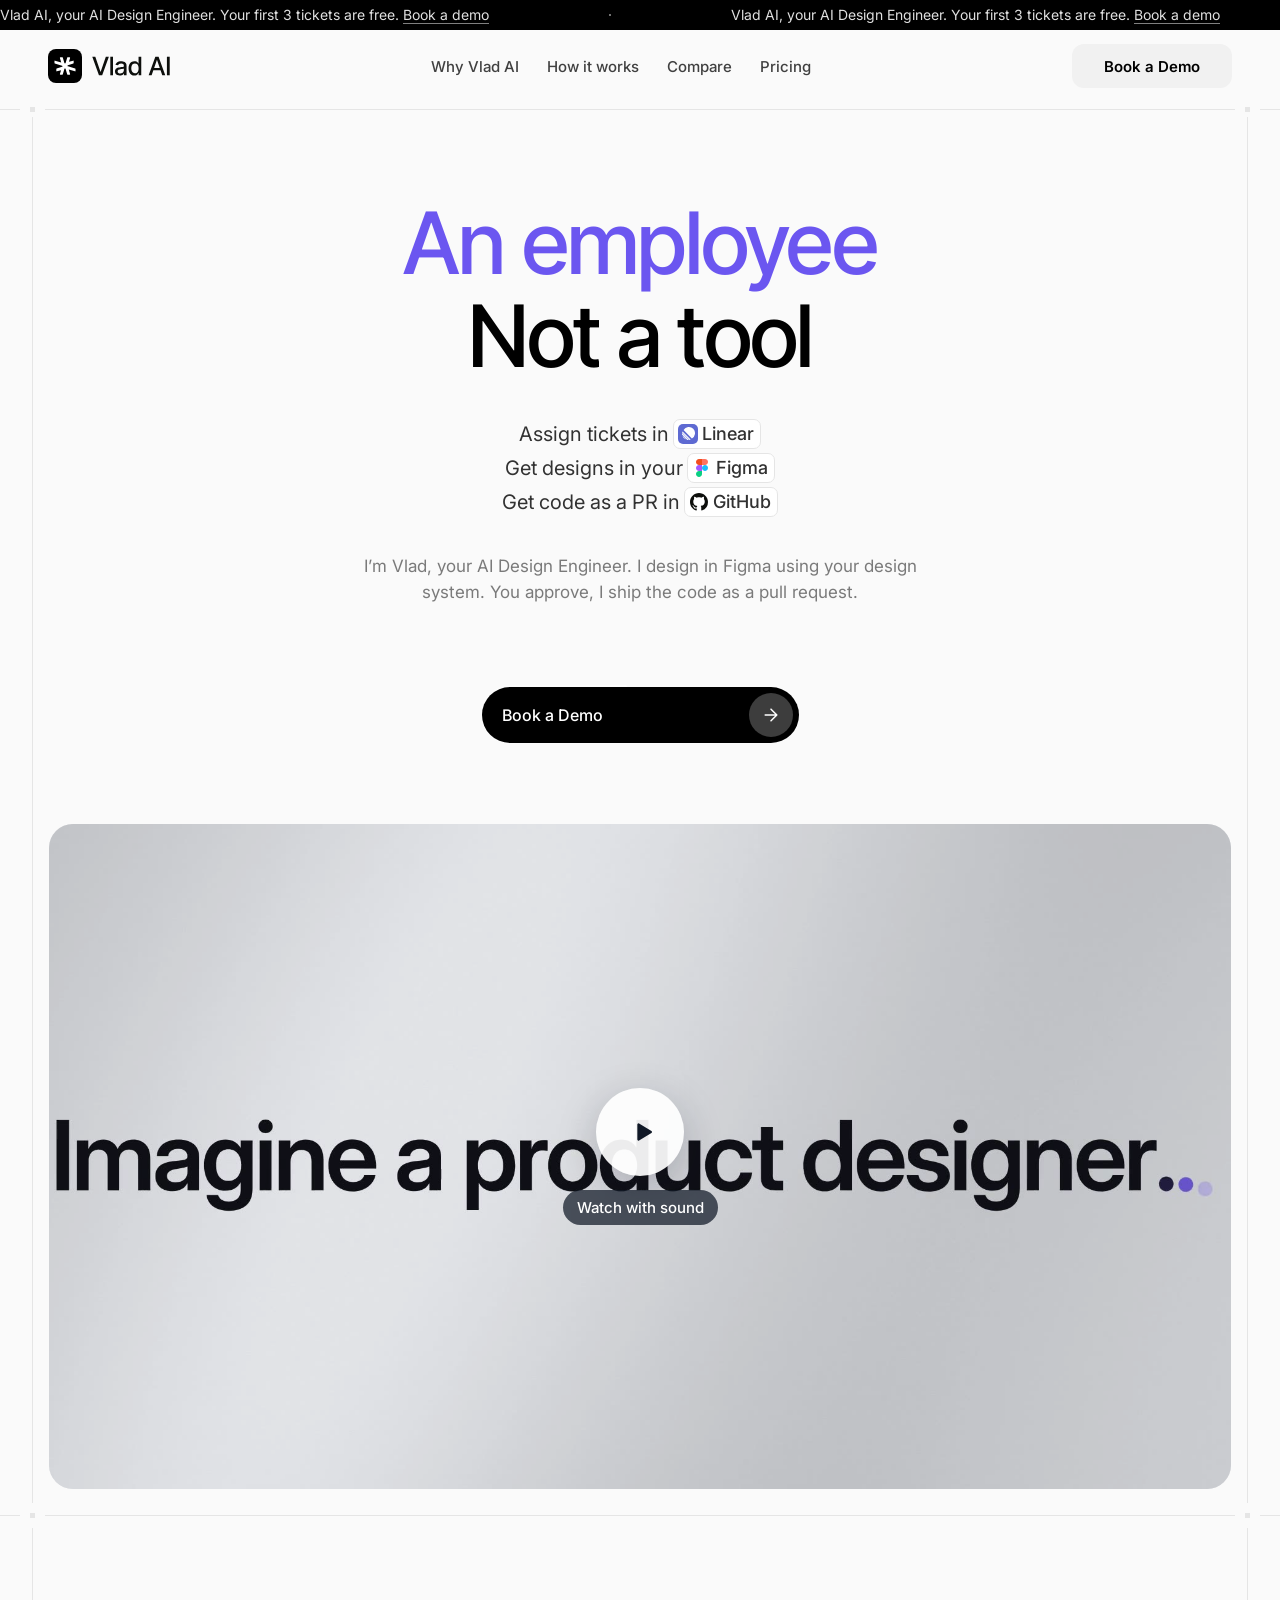
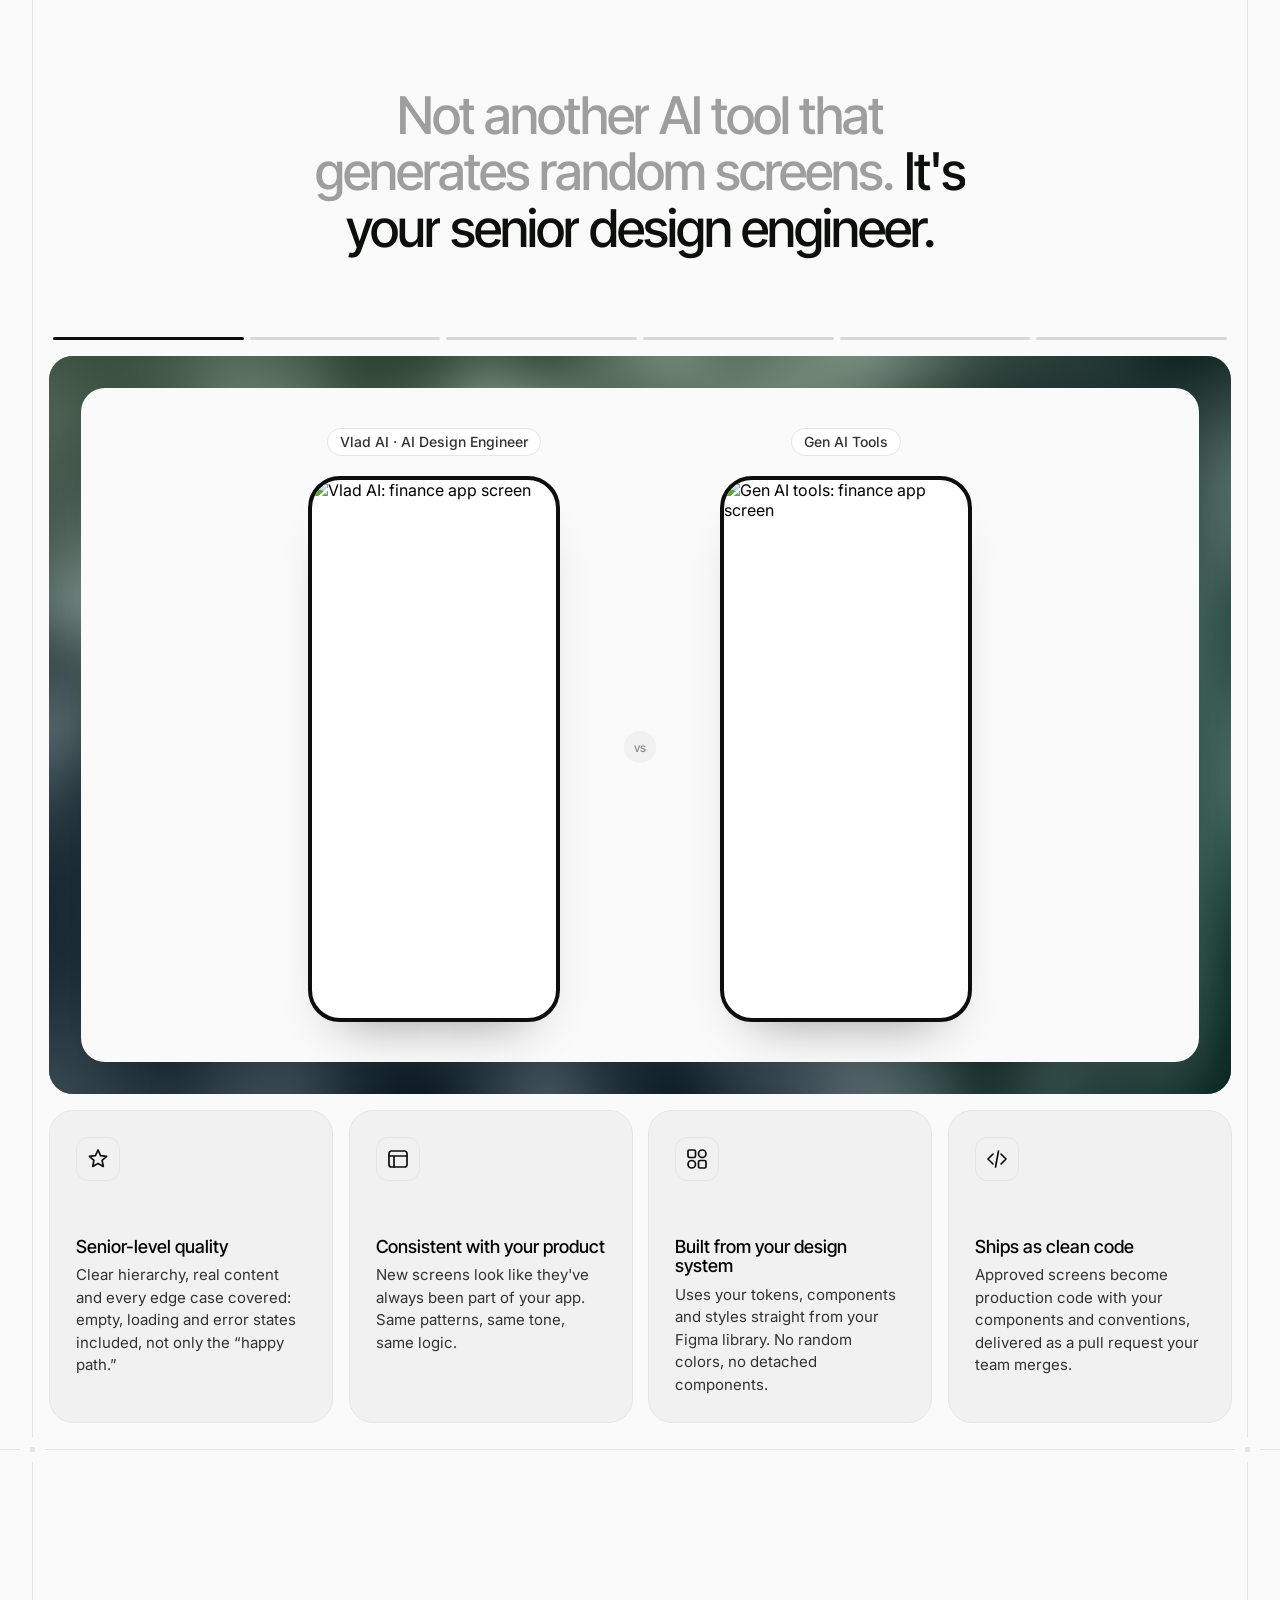
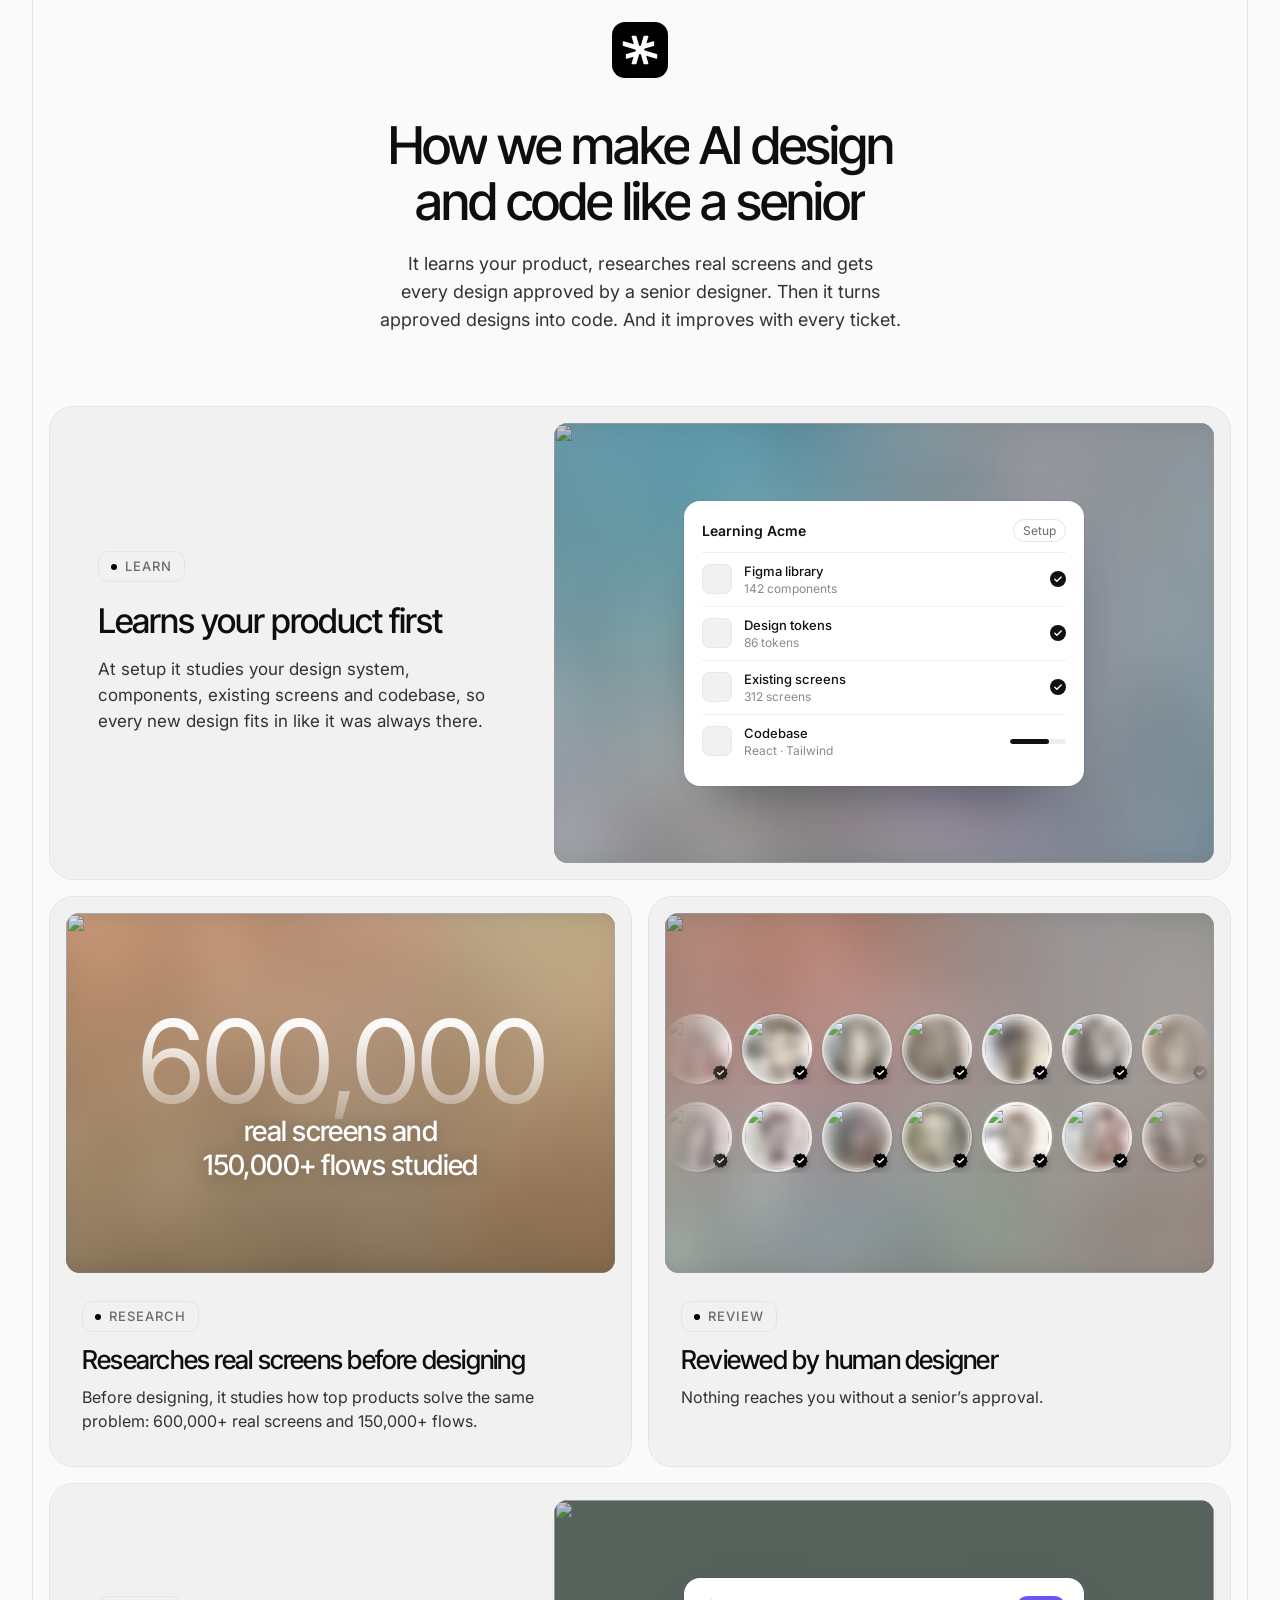
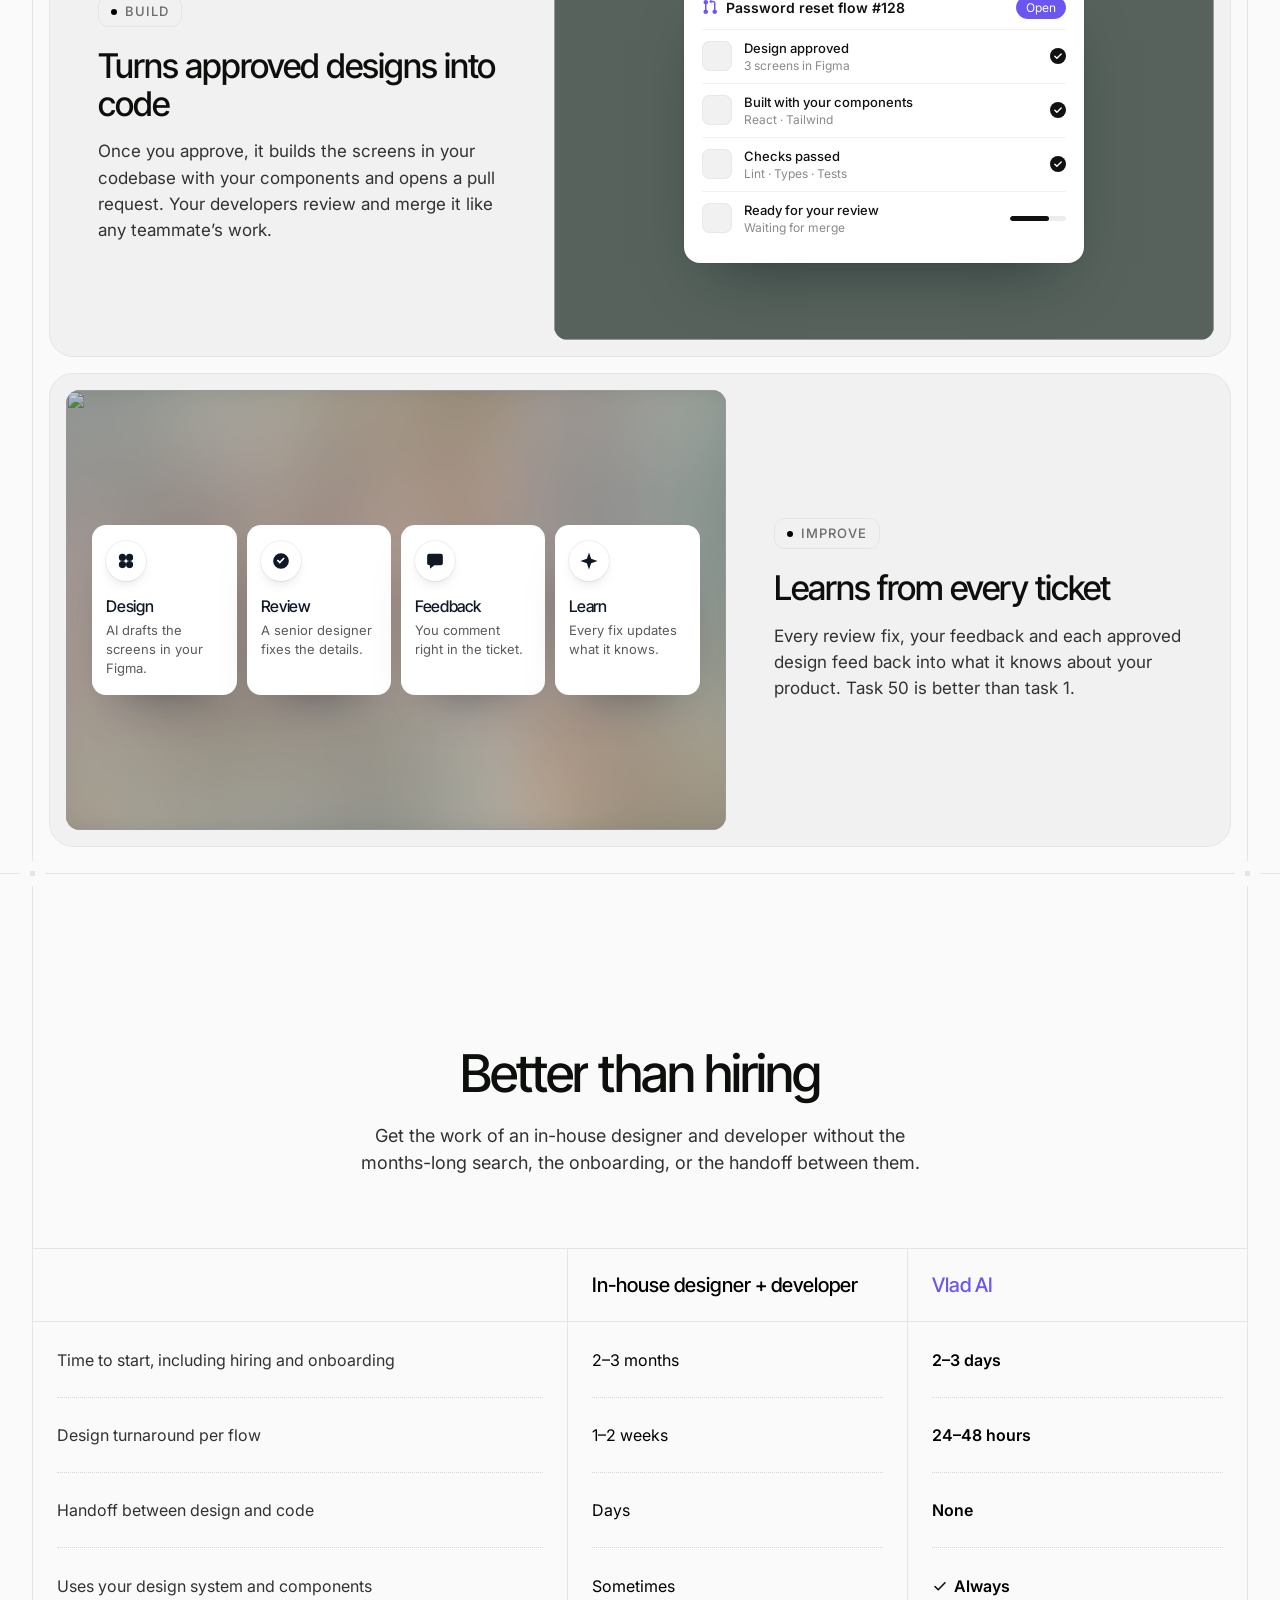
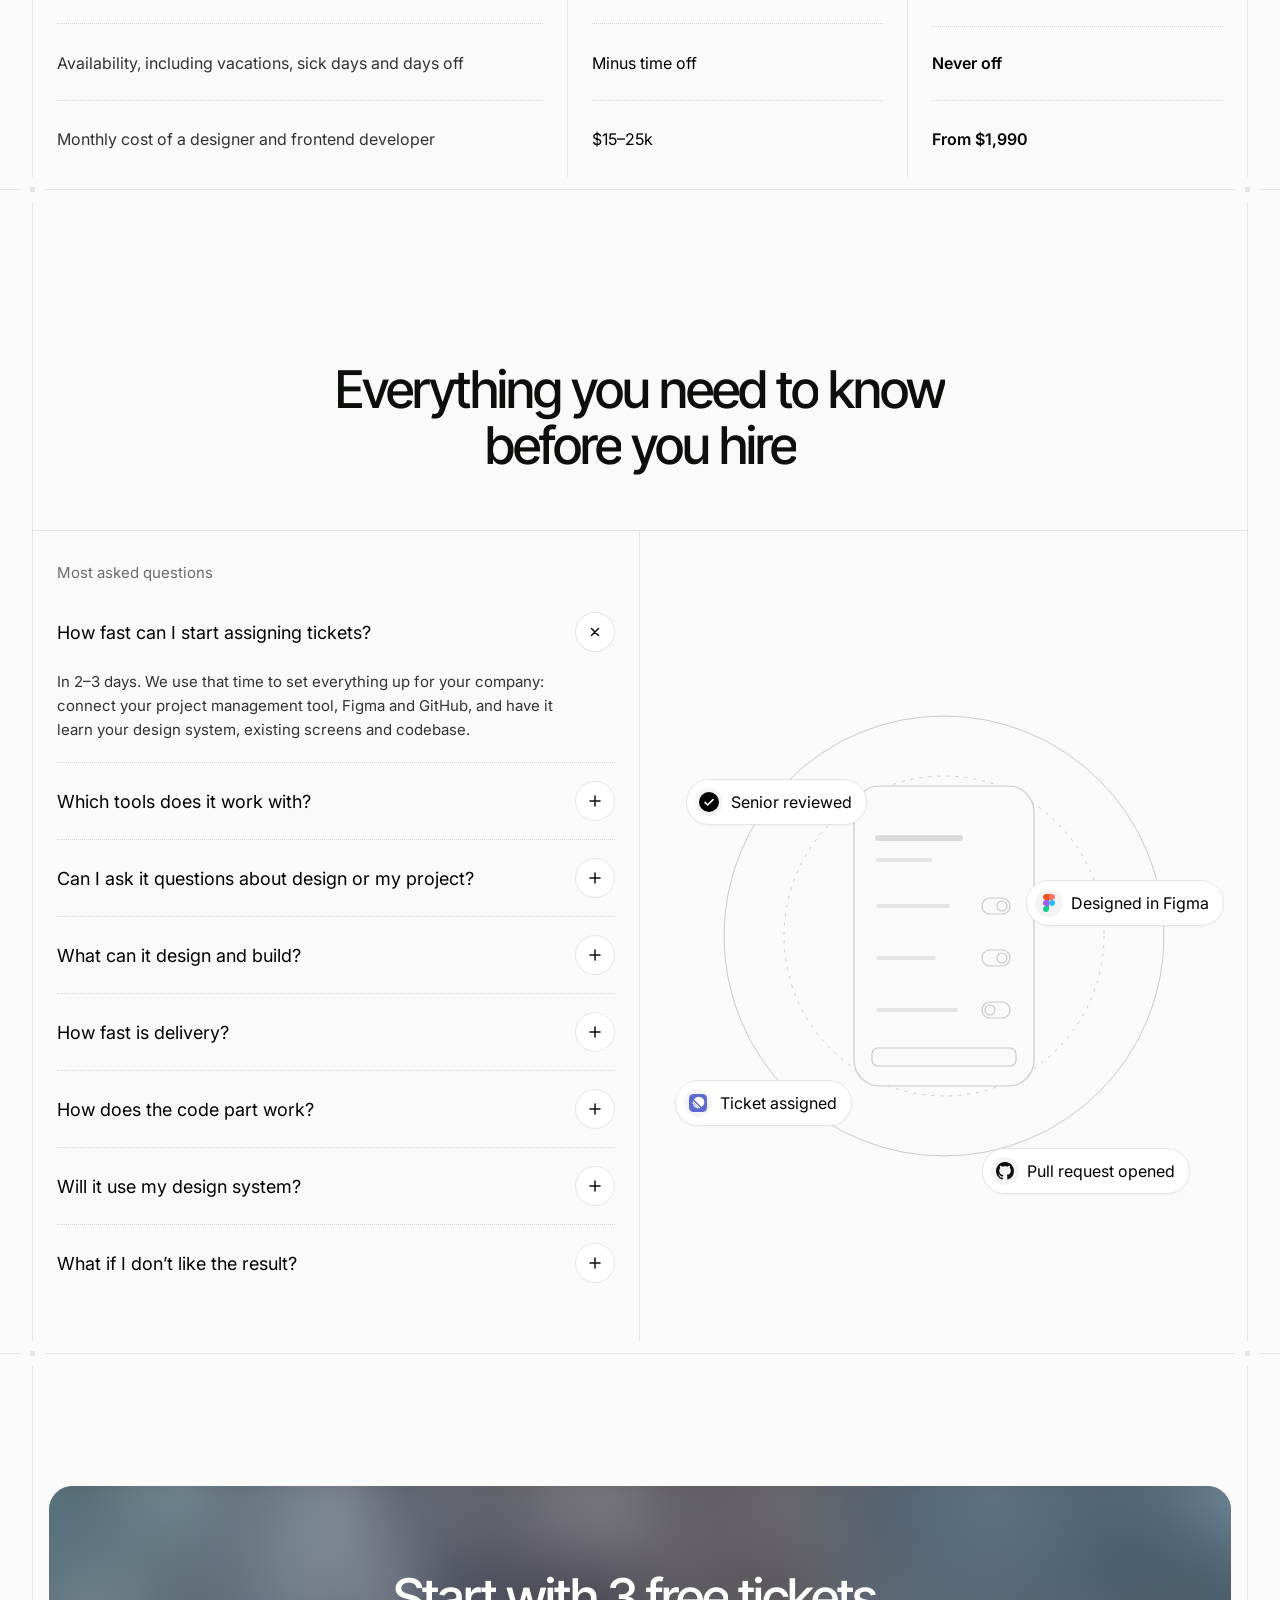
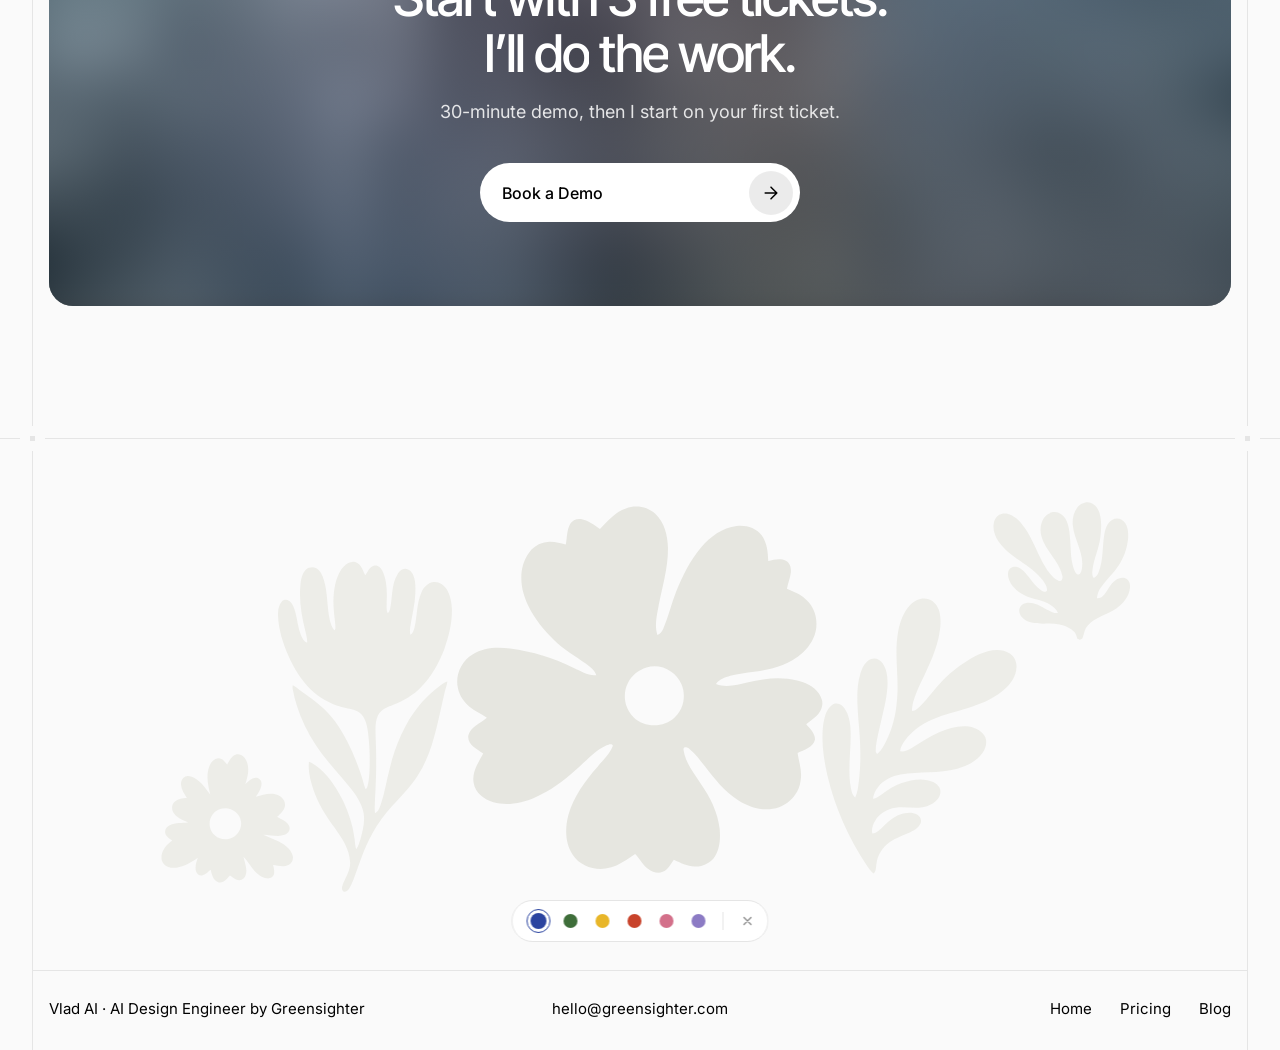
==== commit 7ad05fac: "Quiz: first name only, work-email note, 3 free tickets, developers question, Lead only for buyer rol" ====
--- a/index.html
+++ b/index.html
@@ -380,7 +380,7 @@
         <div class="final__card">
           <span class="lqip" aria-hidden="true" style="background-image:url([data-uri])"></span><img class="final__bg lazy" src="assets/img/cta-bg-4.webp" srcset="assets/img/cta-bg-4-sm.webp 800w, assets/img/cta-bg-4.webp 1920w" sizes="(max-width: 720px) 100vw, 1280px" alt="" loading="lazy" decoding="async">
           <div class="final__content">
-            <div class="final__copy"><h2 class="final__title">Start with 3 free tasks.<br>I’ll do the work.</h2><p class="final__sub">30-minute demo, then I start on your first ticket.</p></div>
+            <div class="final__copy"><h2 class="final__title">Start with 3 free tickets.<br>I’ll do the work.</h2><p class="final__sub">30-minute demo, then I start on your first ticket.</p></div>
             <a class="final__btn" href="/demo">Book a Demo<span class="final__btn-ic"><svg aria-hidden="true" focusable="false" width="20" height="20" viewBox="0 0 20 20" fill="none" xmlns="http://www.w3.org/2000/svg">
 <path d="M4.16675 10.0003H15.8334M10.0001 15.8337L15.8334 10.0003L10.0001 4.16699" stroke="#000" stroke-width="1.5" stroke-linecap="round" stroke-linejoin="round"/>
 </svg></span></a>
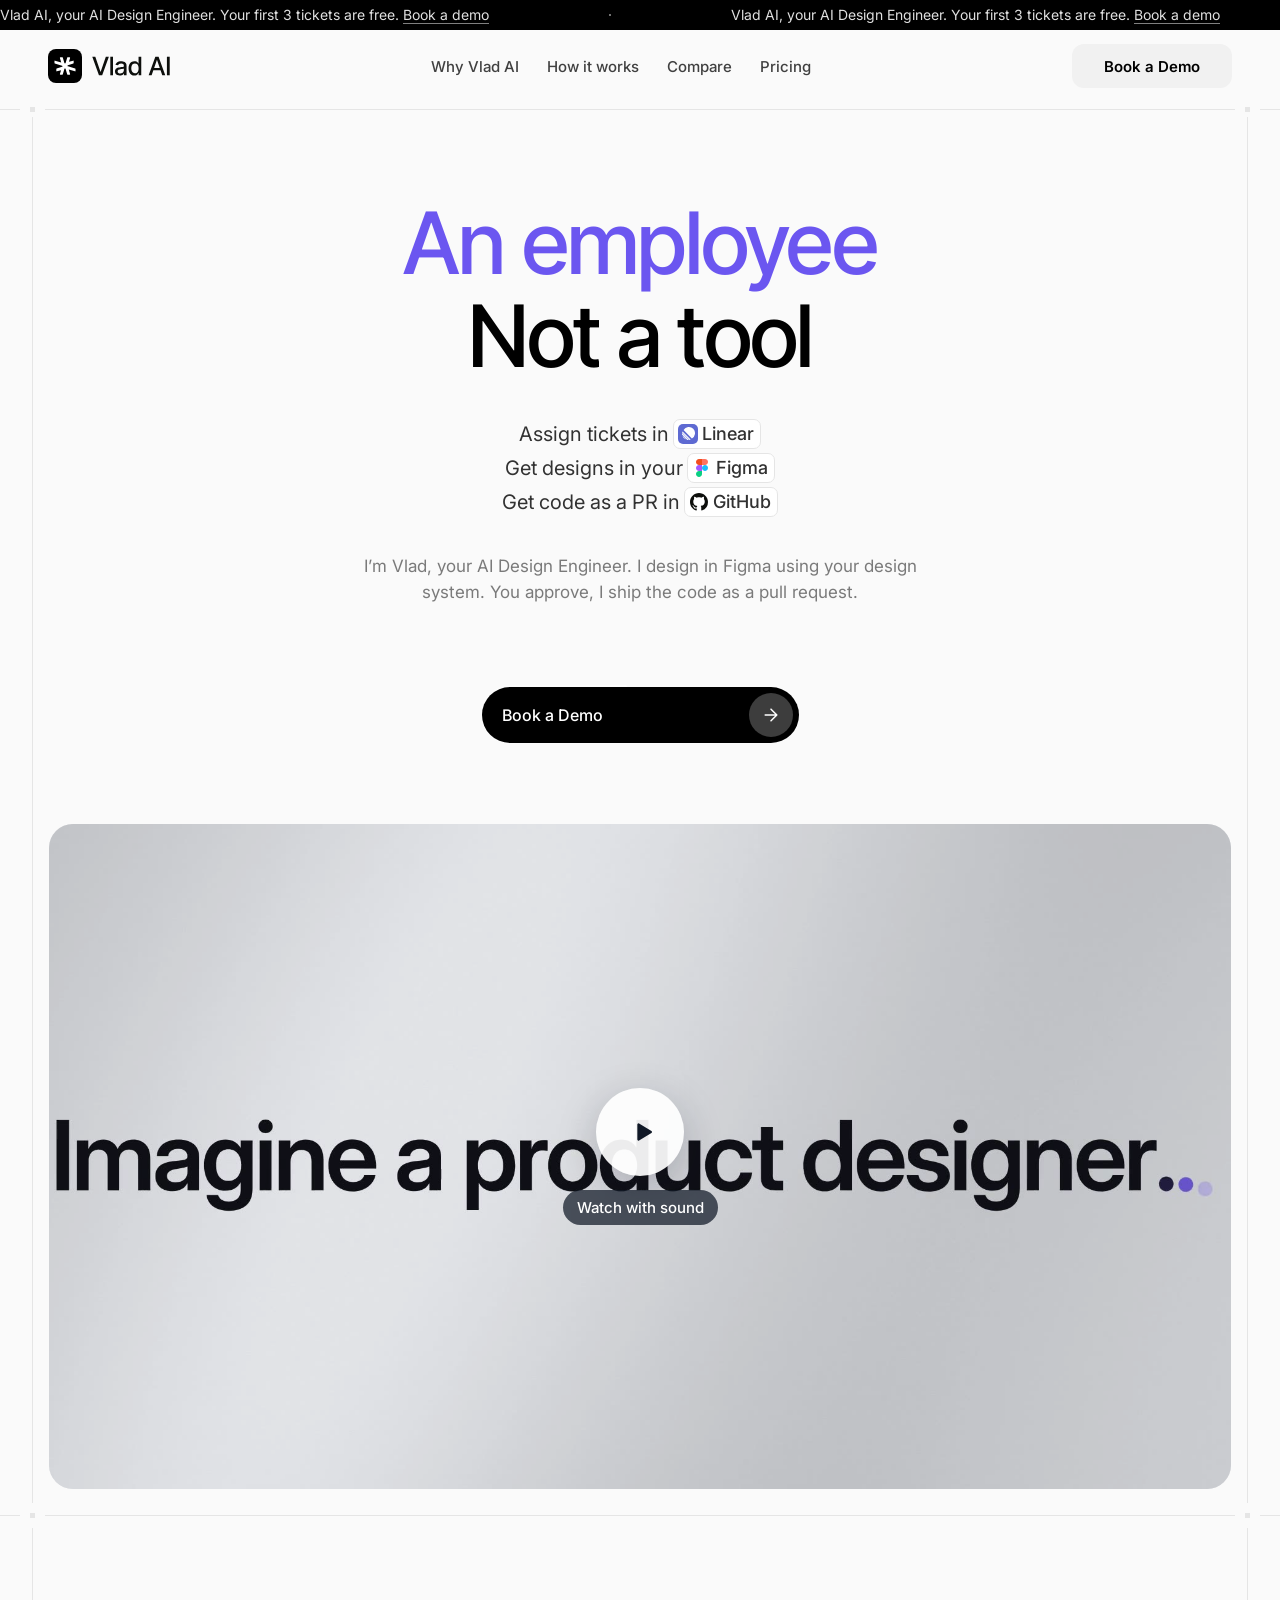
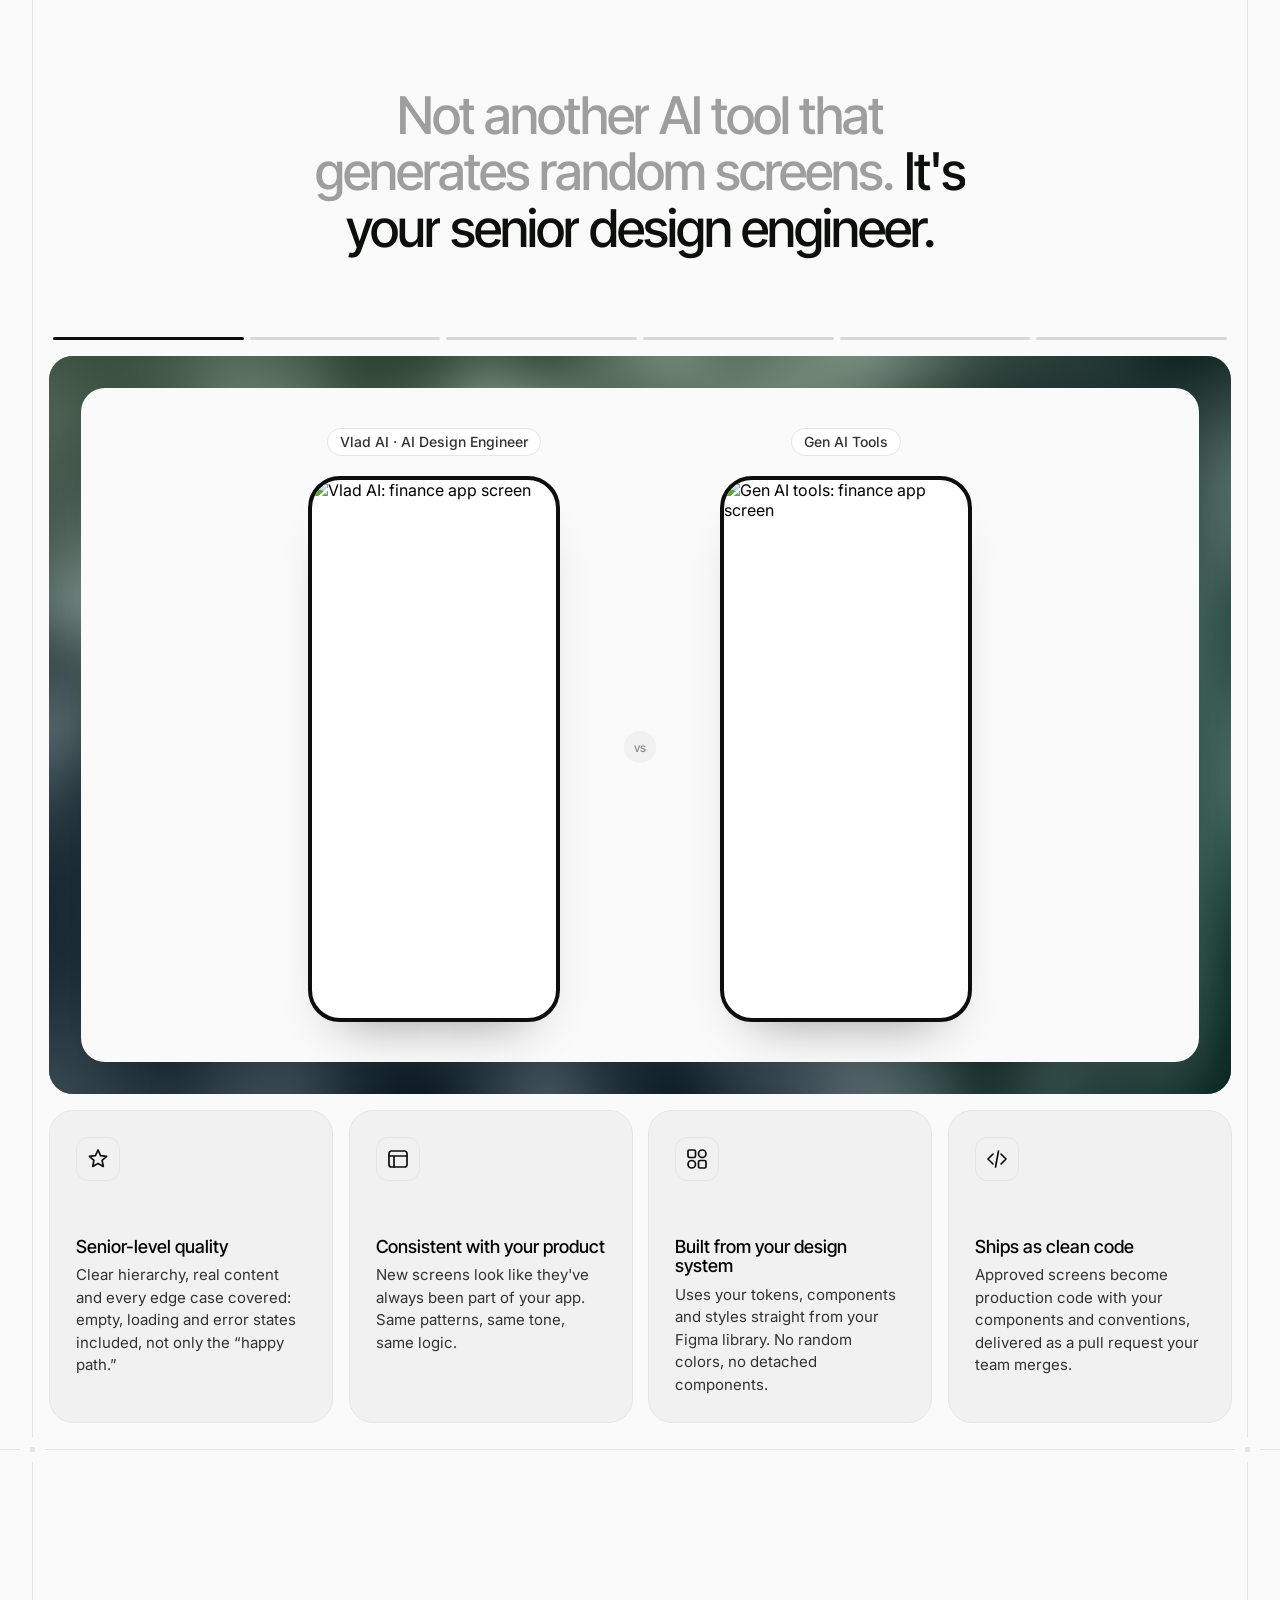
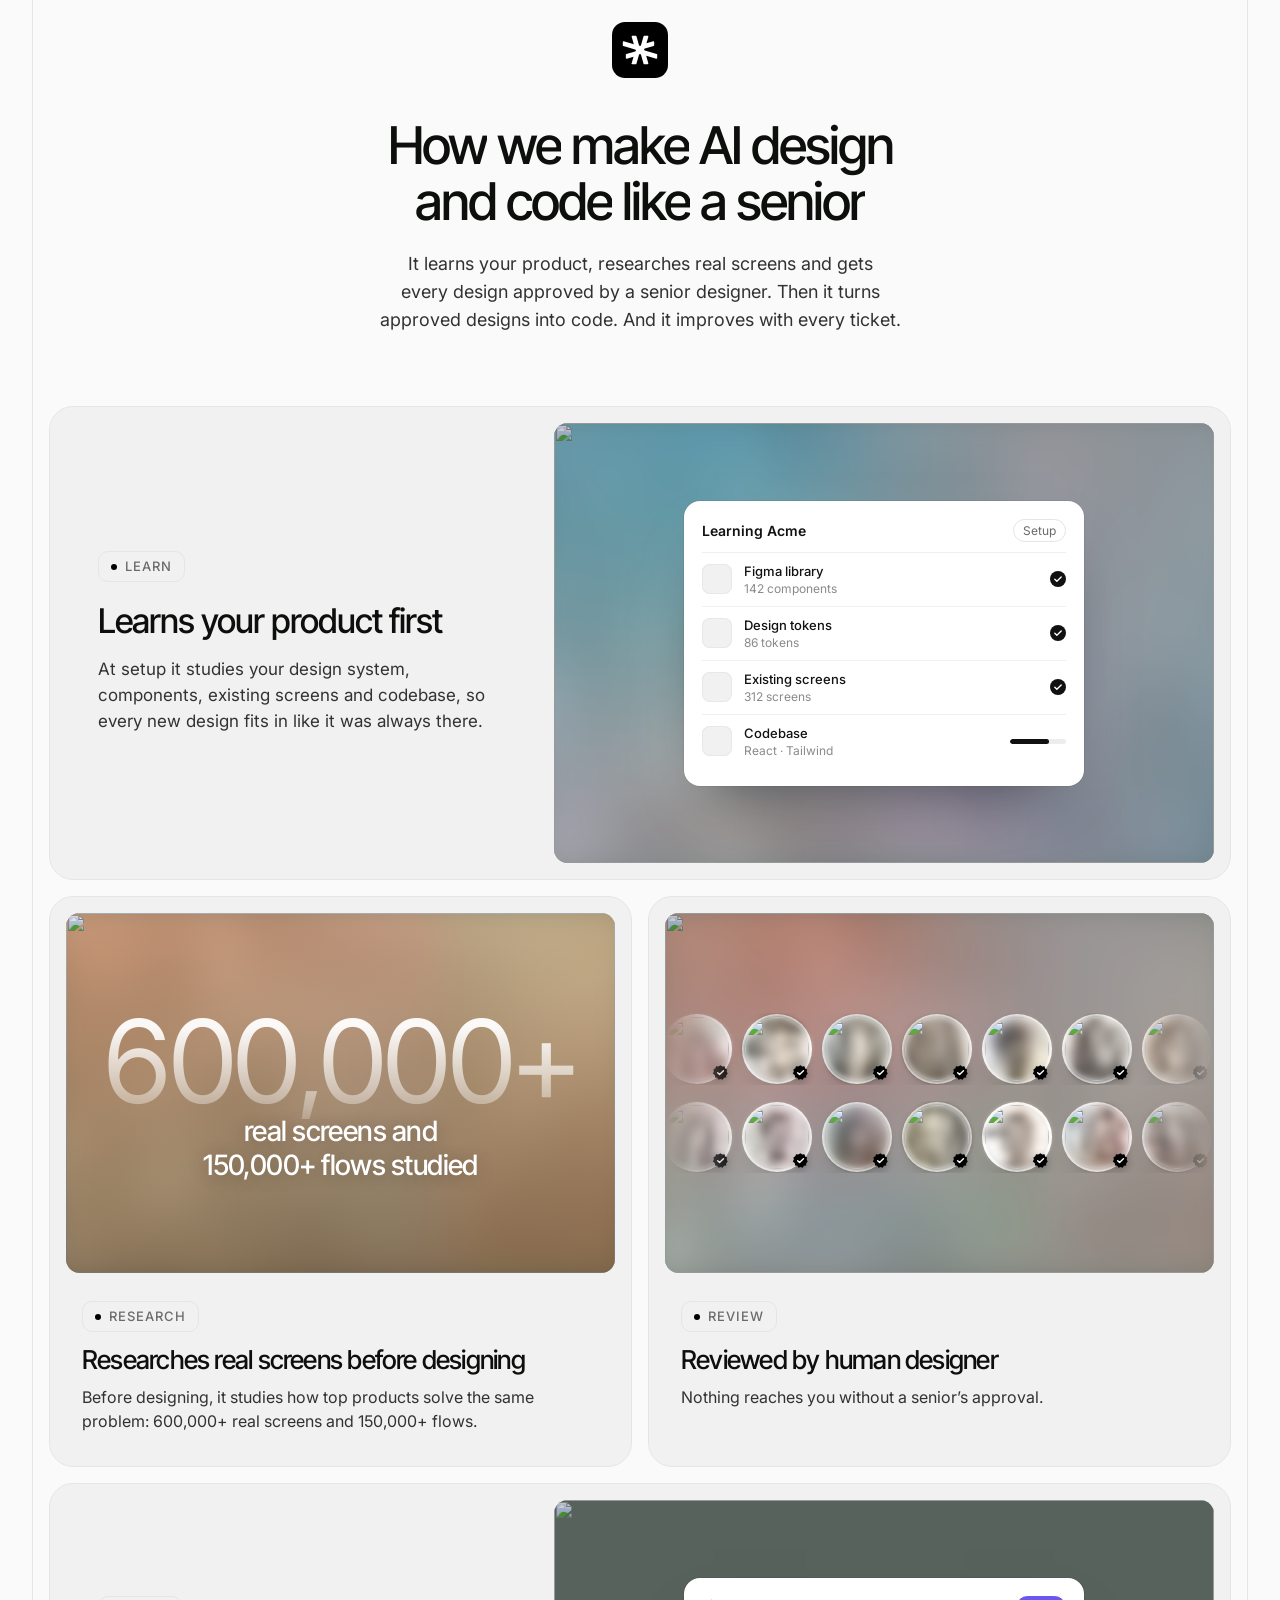
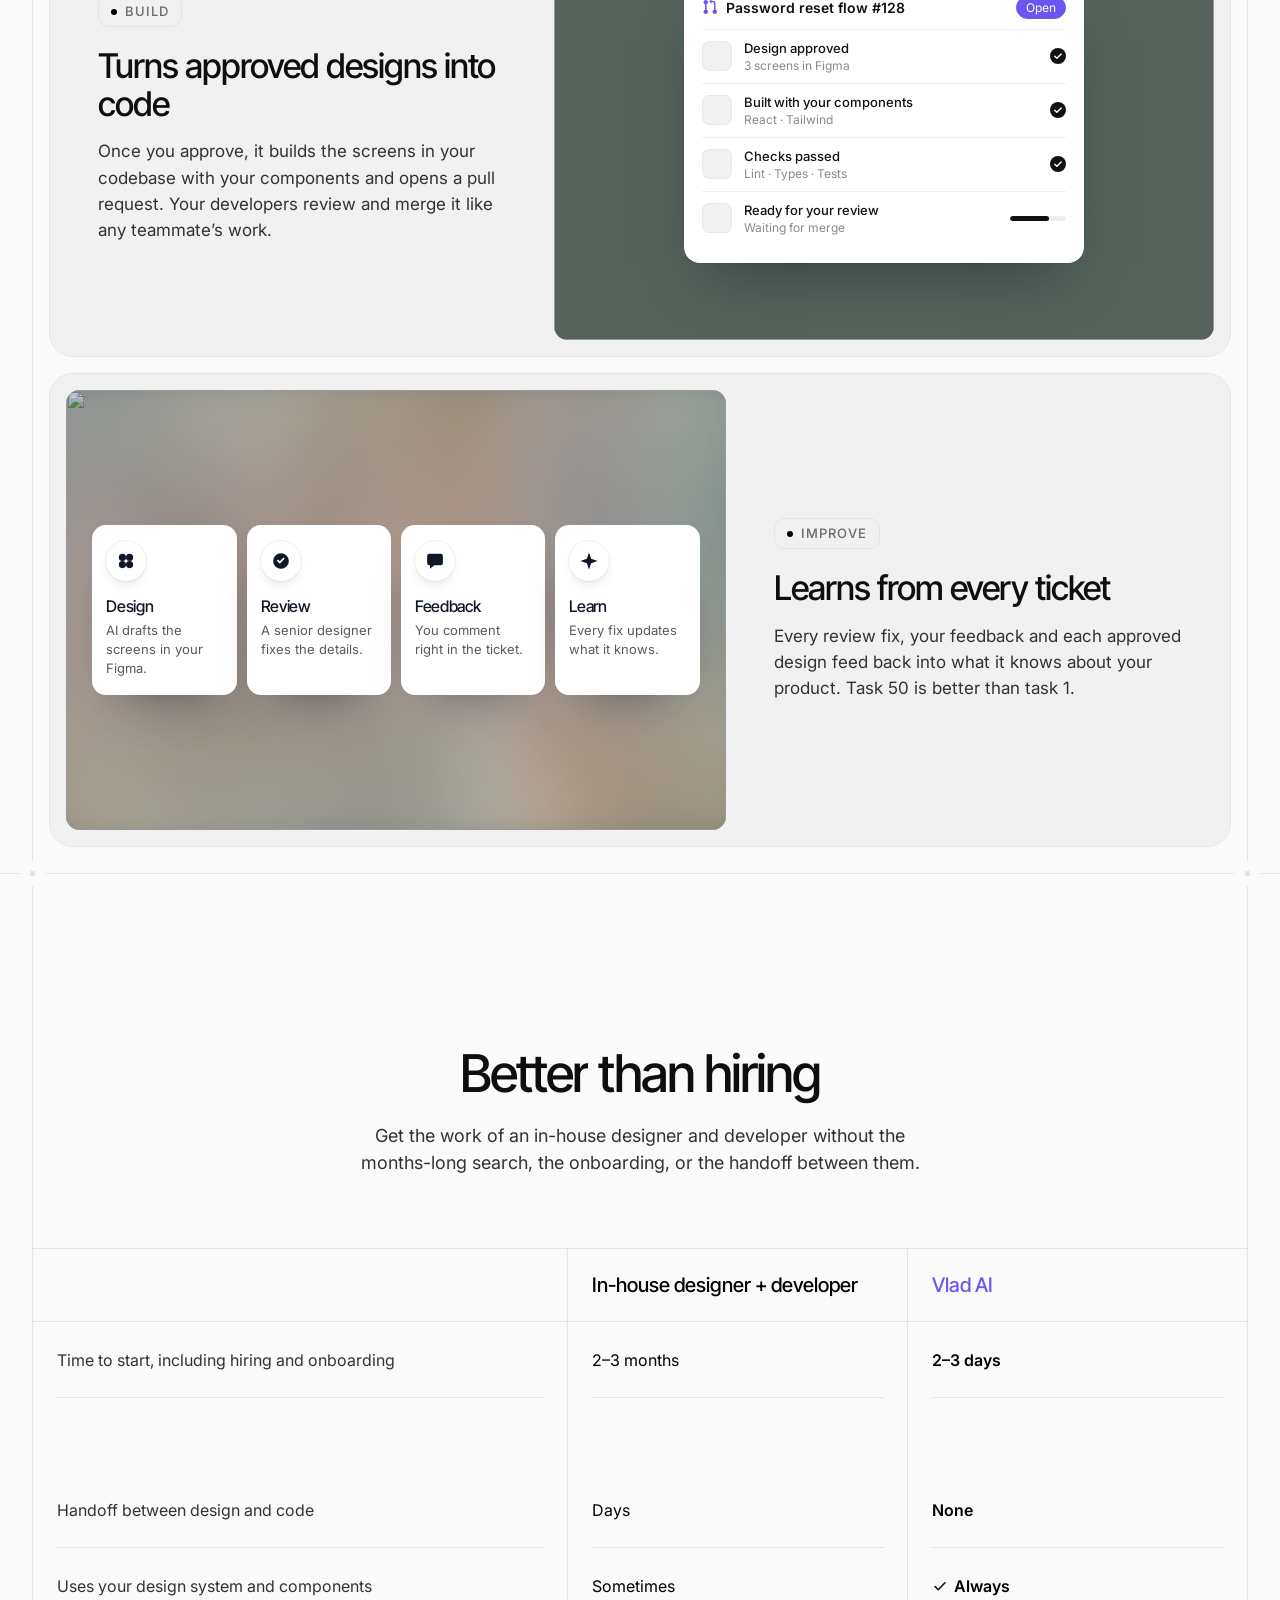
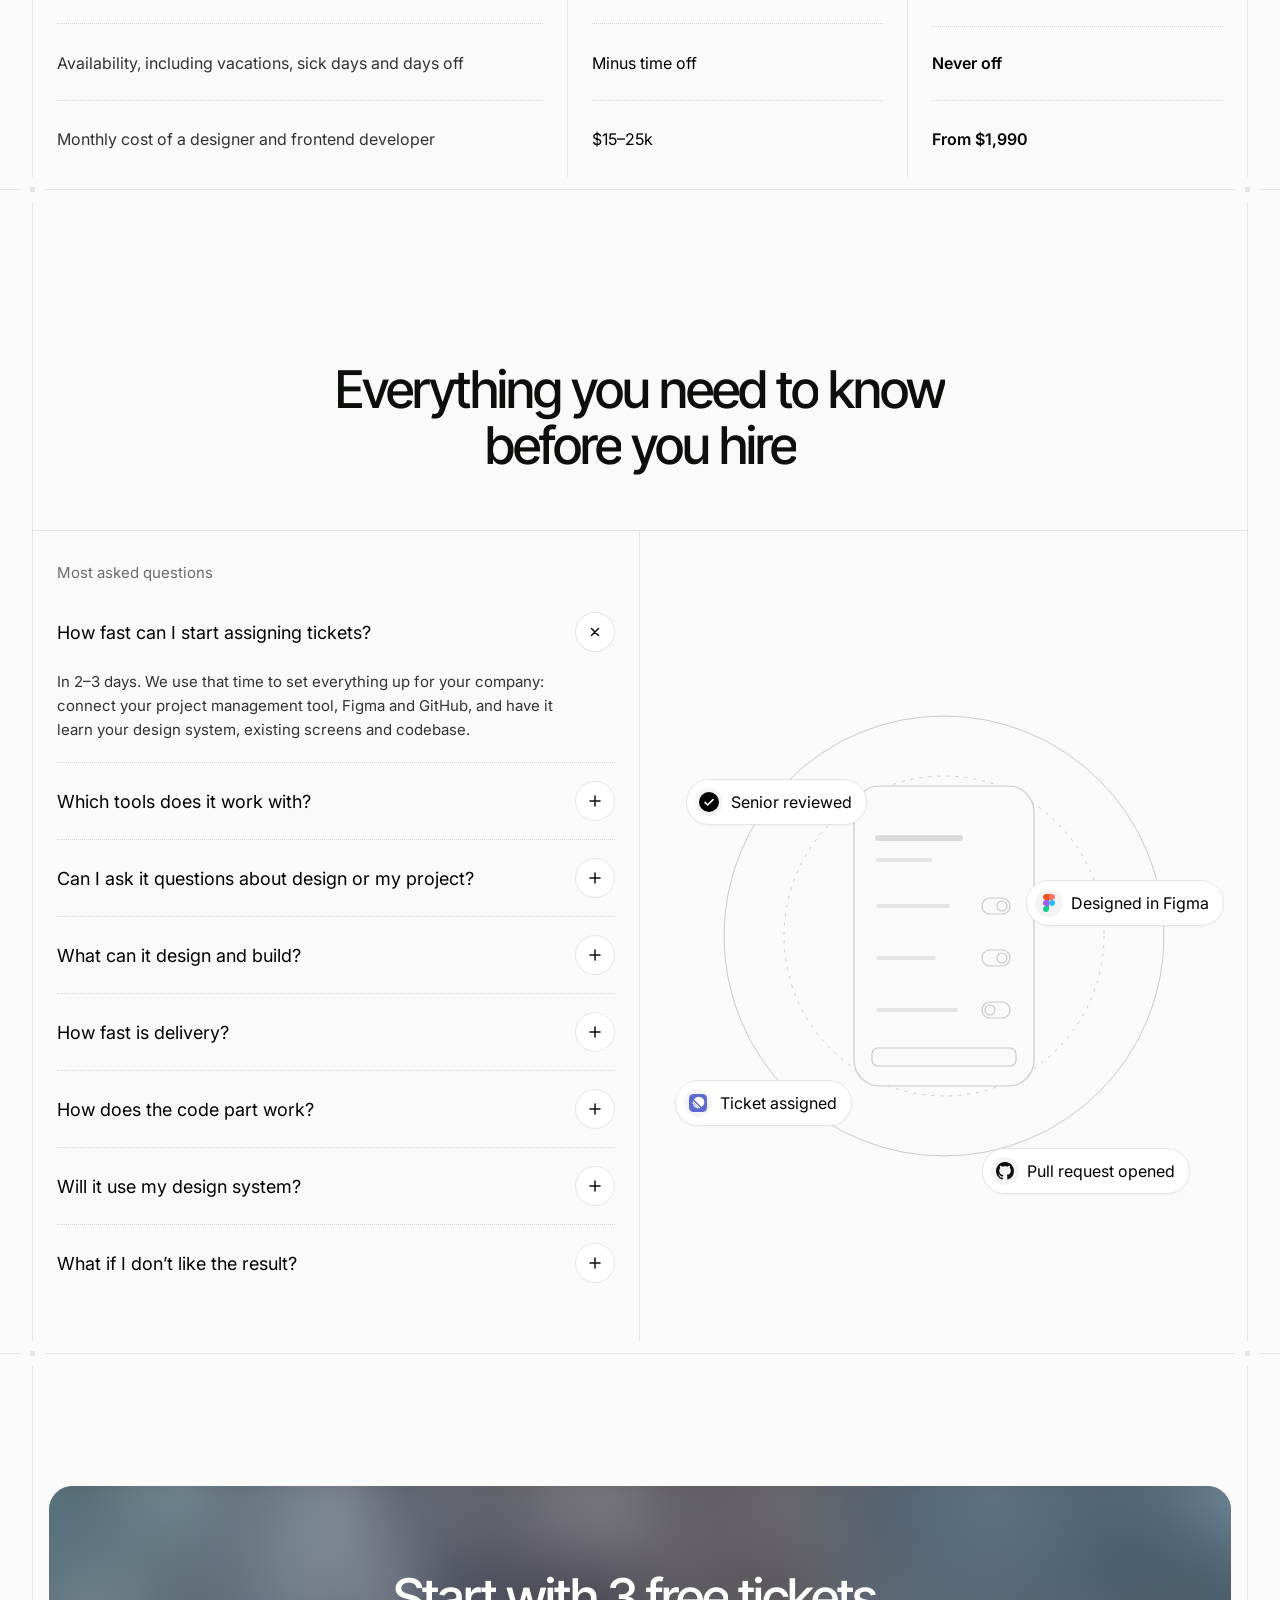
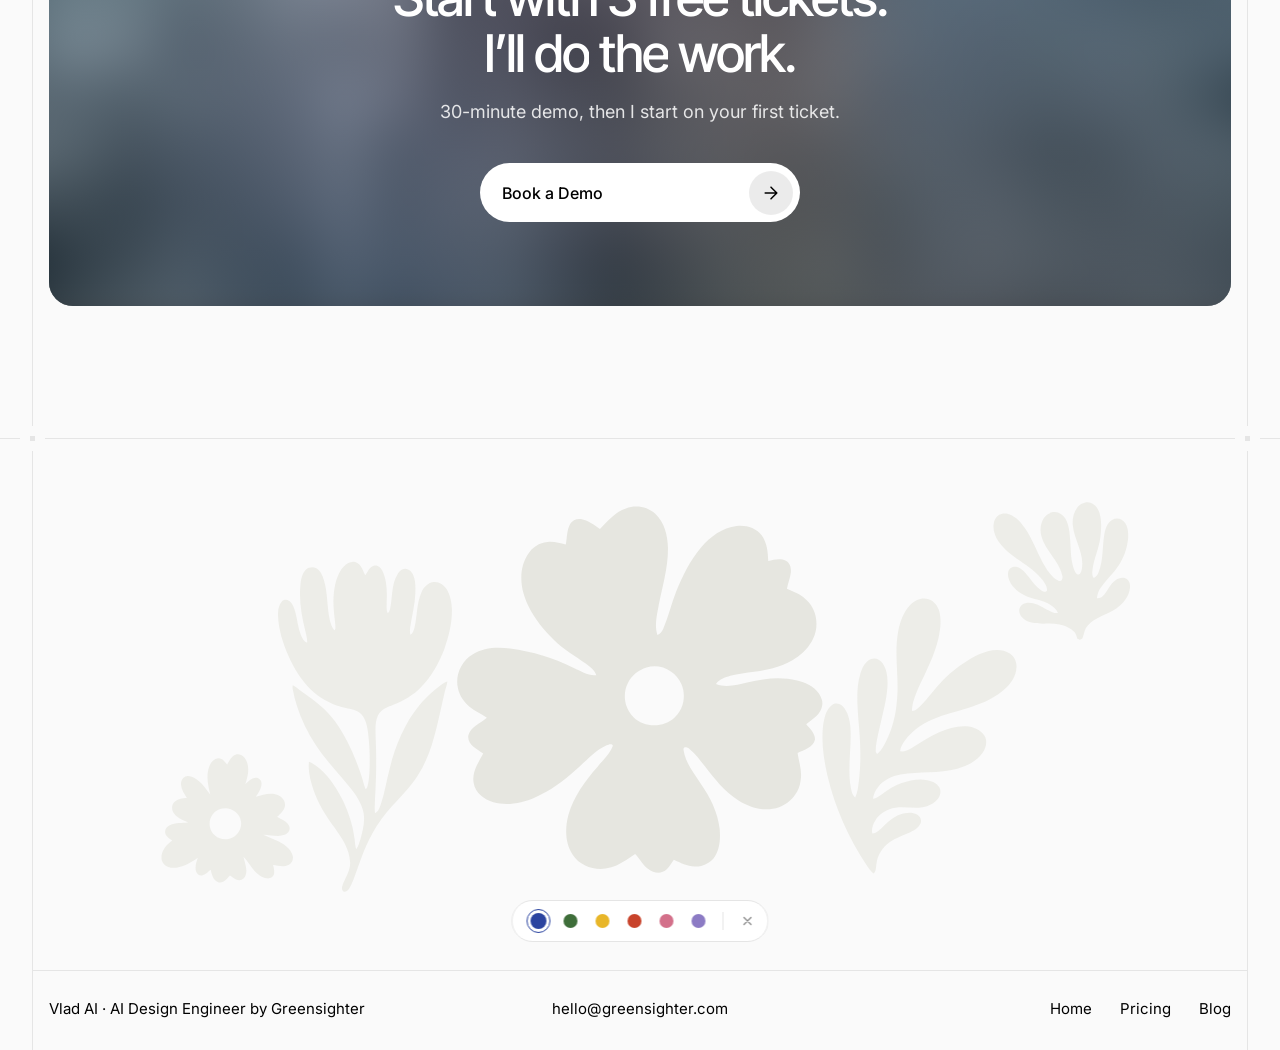
==== commit 658e4fd8: "Analytics: track landing page visits and show them as the first funnel step Co-Authored-By: Claude O" ====
--- a/index.html
+++ b/index.html
@@ -63,13 +63,29 @@
     </script>
     <!-- End Meta Pixel Code -->
     <script src="assets/js/track.js?v=2" defer></script>
+    <script>/* Landing page visit for /quiz-stats, plus the ad's utm tags carried into /quiz (same tab session). */
+    (function () {
+      try {
+        var q = new URLSearchParams(location.search), o = {};
+        ['utm_source', 'utm_campaign', 'utm_content'].forEach(function (k) { o[k] = q.get(k) || ''; });
+        if (o.utm_source || o.utm_content) sessionStorage.setItem('q_utm', JSON.stringify(o));
+        else o = JSON.parse(sessionStorage.getItem('q_utm') || 'null') || o;
+        if (!/(^|\.)greensighter\.com$|\.pages\.dev$/.test(location.hostname)) return;
+        var sid = sessionStorage.getItem('q_sid');
+        if (!sid) { sid = Math.random().toString(36).slice(2, 12) + Date.now().toString(36); sessionStorage.setItem('q_sid', sid); }
+        if (sessionStorage.getItem('q_home')) return; /* one landing visit per tab session */
+        sessionStorage.setItem('q_home', '1');
+        var body = JSON.stringify({ sid: sid, type: 'view', step: 'home', utm_source: o.utm_source, utm_campaign: o.utm_campaign, utm_content: o.utm_content });
+        if (!(navigator.sendBeacon && navigator.sendBeacon('/api/qe', new Blob([body], { type: 'application/json' })))) fetch('/api/qe', { method: 'POST', headers: { 'Content-Type': 'application/json' }, body: body, keepalive: true });
+      } catch (e) {}
+    })();</script>
 </head>
 <body>
 <noscript><img height="1" width="1" style="display:none" src="https://www.facebook.com/tr?id=1083937427973647&ev=PageView&noscript=1" /></noscript>
 <noscript><img height="1" width="1" style="display:none;" alt="" src="https://px.ads.linkedin.com/collect/?pid=9941026&fmt=gif" /></noscript>
 
   <!-- Running row -->
-  <a class="ticker" href="/demo" aria-label="Your first 3 tickets are free. Book a demo">
+  <a class="ticker" href="/quiz" aria-label="Your first 3 tickets are free. Start the quiz to book a demo">
     <div class="ticker__track">
       <div class="ticker__group">
         <span class="ticker__text">Vlad AI, your AI Design Engineer. Your first 3 tickets are free. <span class="ticker__cta">Book a demo</span></span>
@@ -99,7 +115,7 @@
         <a href="#compare">Compare</a>
         <a href="pricing.html">Pricing</a>
       </div>
-      <a class="btn-secondary" href="/demo">Book a Demo</a>
+      <a class="btn-secondary" href="/quiz">Book a Demo</a>
     </nav>
   </header>
 
@@ -133,7 +149,7 @@
           </p>
           <p class="hero__desc">I’m Vlad, your AI Design Engineer. I design in Figma using your design system. You approve, I ship the code as a pull request.</p>
         </div>
-        <div class="cta-slot"><a class="btn-primary" id="hero-cta" href="/demo">Book a Demo<span class="btn-primary__arrow"><svg aria-hidden="true" focusable="false" width="20" height="20" viewBox="0 0 20 20" fill="none" xmlns="http://www.w3.org/2000/svg">
+        <div class="cta-slot"><a class="btn-primary" id="hero-cta" href="/quiz">Book a Demo<span class="btn-primary__arrow"><svg aria-hidden="true" focusable="false" width="20" height="20" viewBox="0 0 20 20" fill="none" xmlns="http://www.w3.org/2000/svg">
 <path d="M4.16675 10.0003H15.8334M10.0001 15.8337L15.8334 10.0003L10.0001 4.16699" stroke="white" stroke-width="1.5" stroke-linecap="round" stroke-linejoin="round"/>
 </svg></span></a></div>
       </div>
@@ -381,7 +397,7 @@
           <span class="lqip" aria-hidden="true" style="background-image:url([data-uri])"></span><img class="final__bg lazy" src="assets/img/cta-bg-4.webp" srcset="assets/img/cta-bg-4-sm.webp 800w, assets/img/cta-bg-4.webp 1920w" sizes="(max-width: 720px) 100vw, 1280px" alt="" loading="lazy" decoding="async">
           <div class="final__content">
             <div class="final__copy"><h2 class="final__title">Start with 3 free tickets.<br>I’ll do the work.</h2><p class="final__sub">30-minute demo, then I start on your first ticket.</p></div>
-            <a class="final__btn" href="/demo">Book a Demo<span class="final__btn-ic"><svg aria-hidden="true" focusable="false" width="20" height="20" viewBox="0 0 20 20" fill="none" xmlns="http://www.w3.org/2000/svg">
+            <a class="final__btn" href="/quiz">Book a Demo<span class="final__btn-ic"><svg aria-hidden="true" focusable="false" width="20" height="20" viewBox="0 0 20 20" fill="none" xmlns="http://www.w3.org/2000/svg">
 <path d="M4.16675 10.0003H15.8334M10.0001 15.8337L15.8334 10.0003L10.0001 4.16699" stroke="#000" stroke-width="1.5" stroke-linecap="round" stroke-linejoin="round"/>
 </svg></span></a>
           </div>
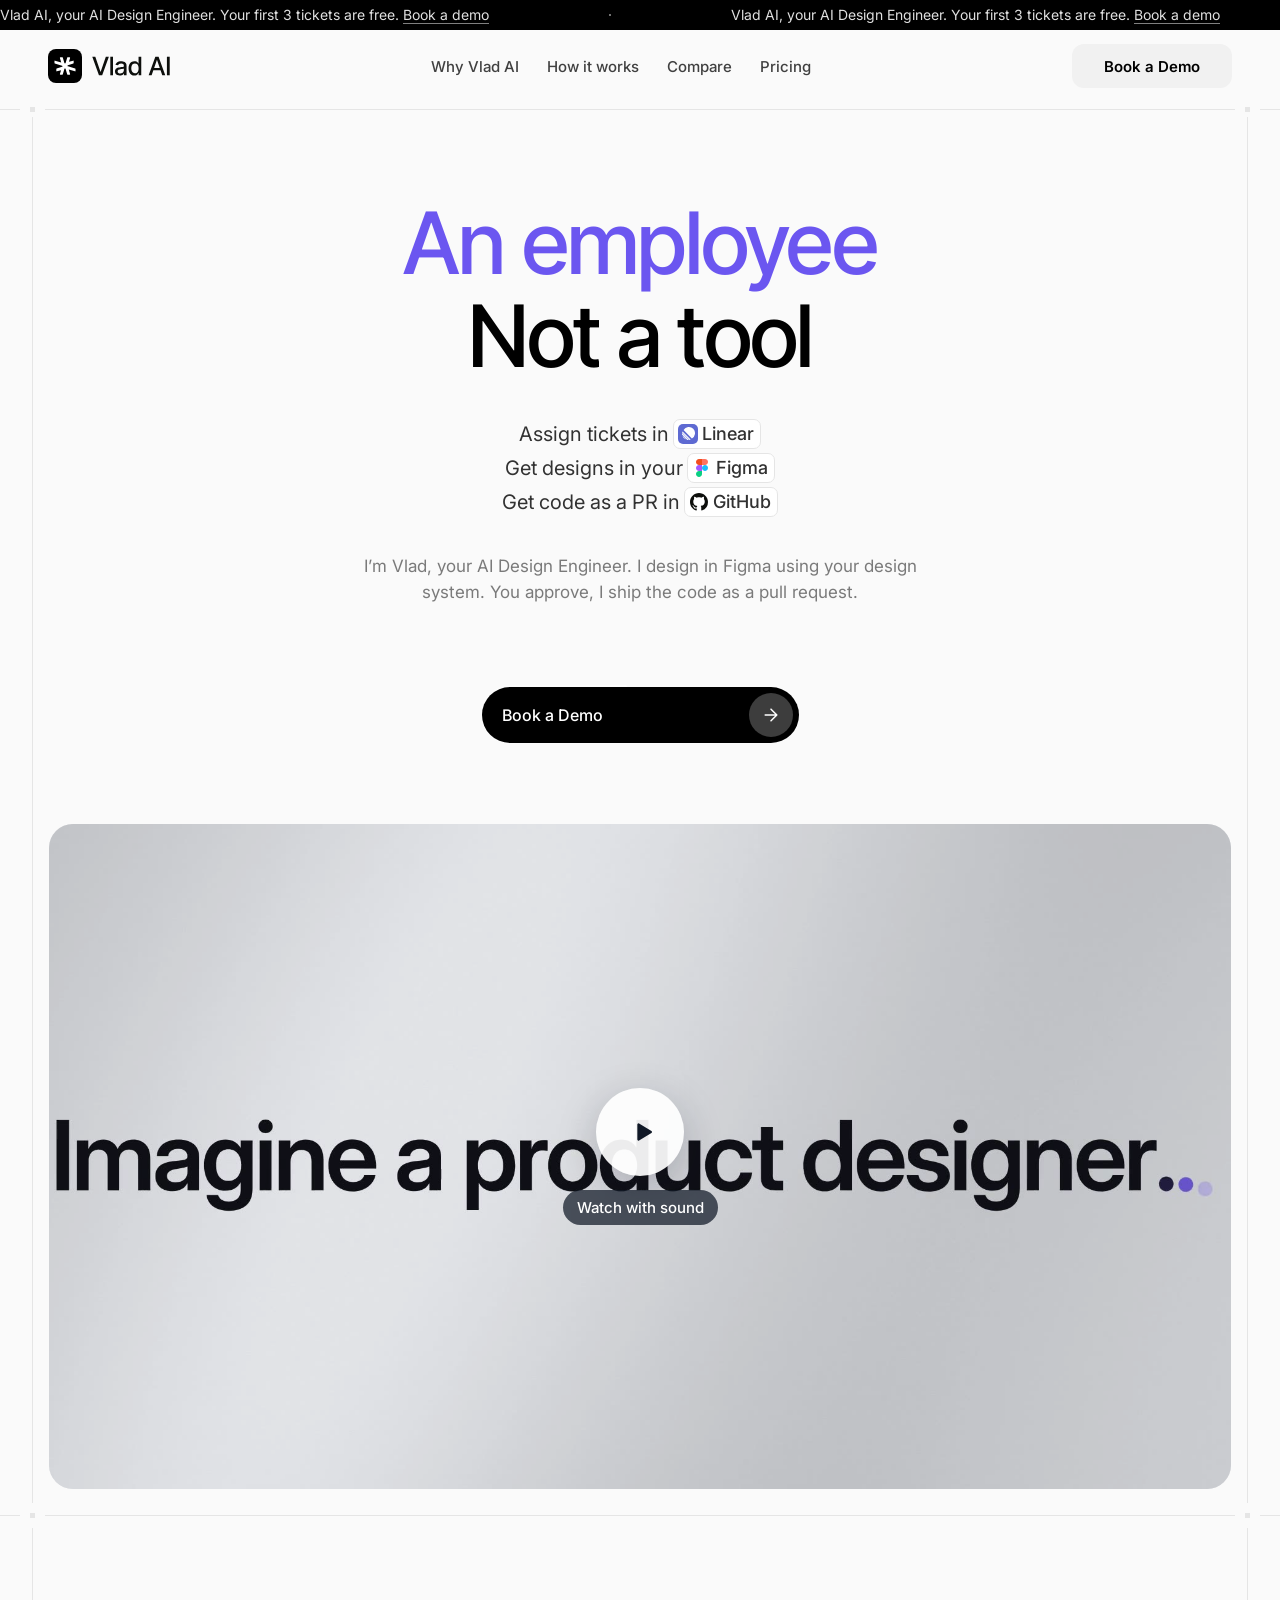
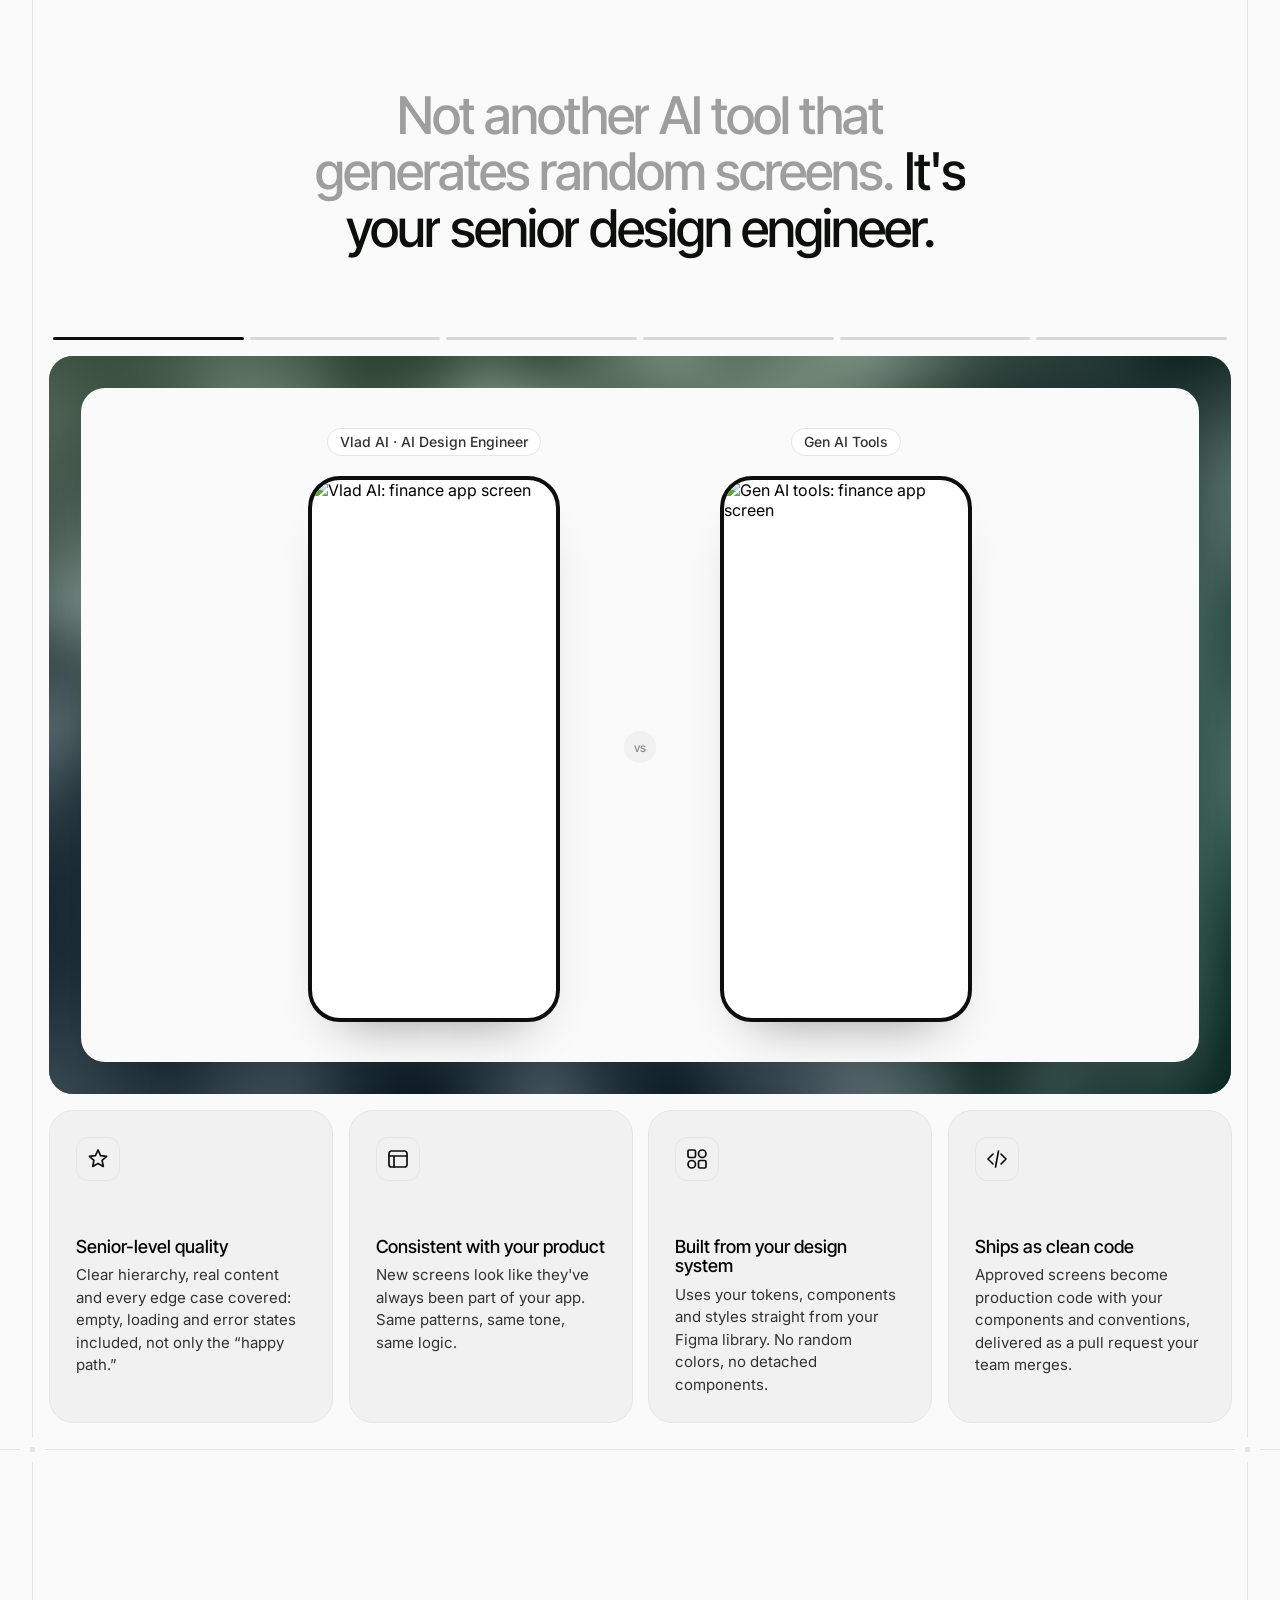
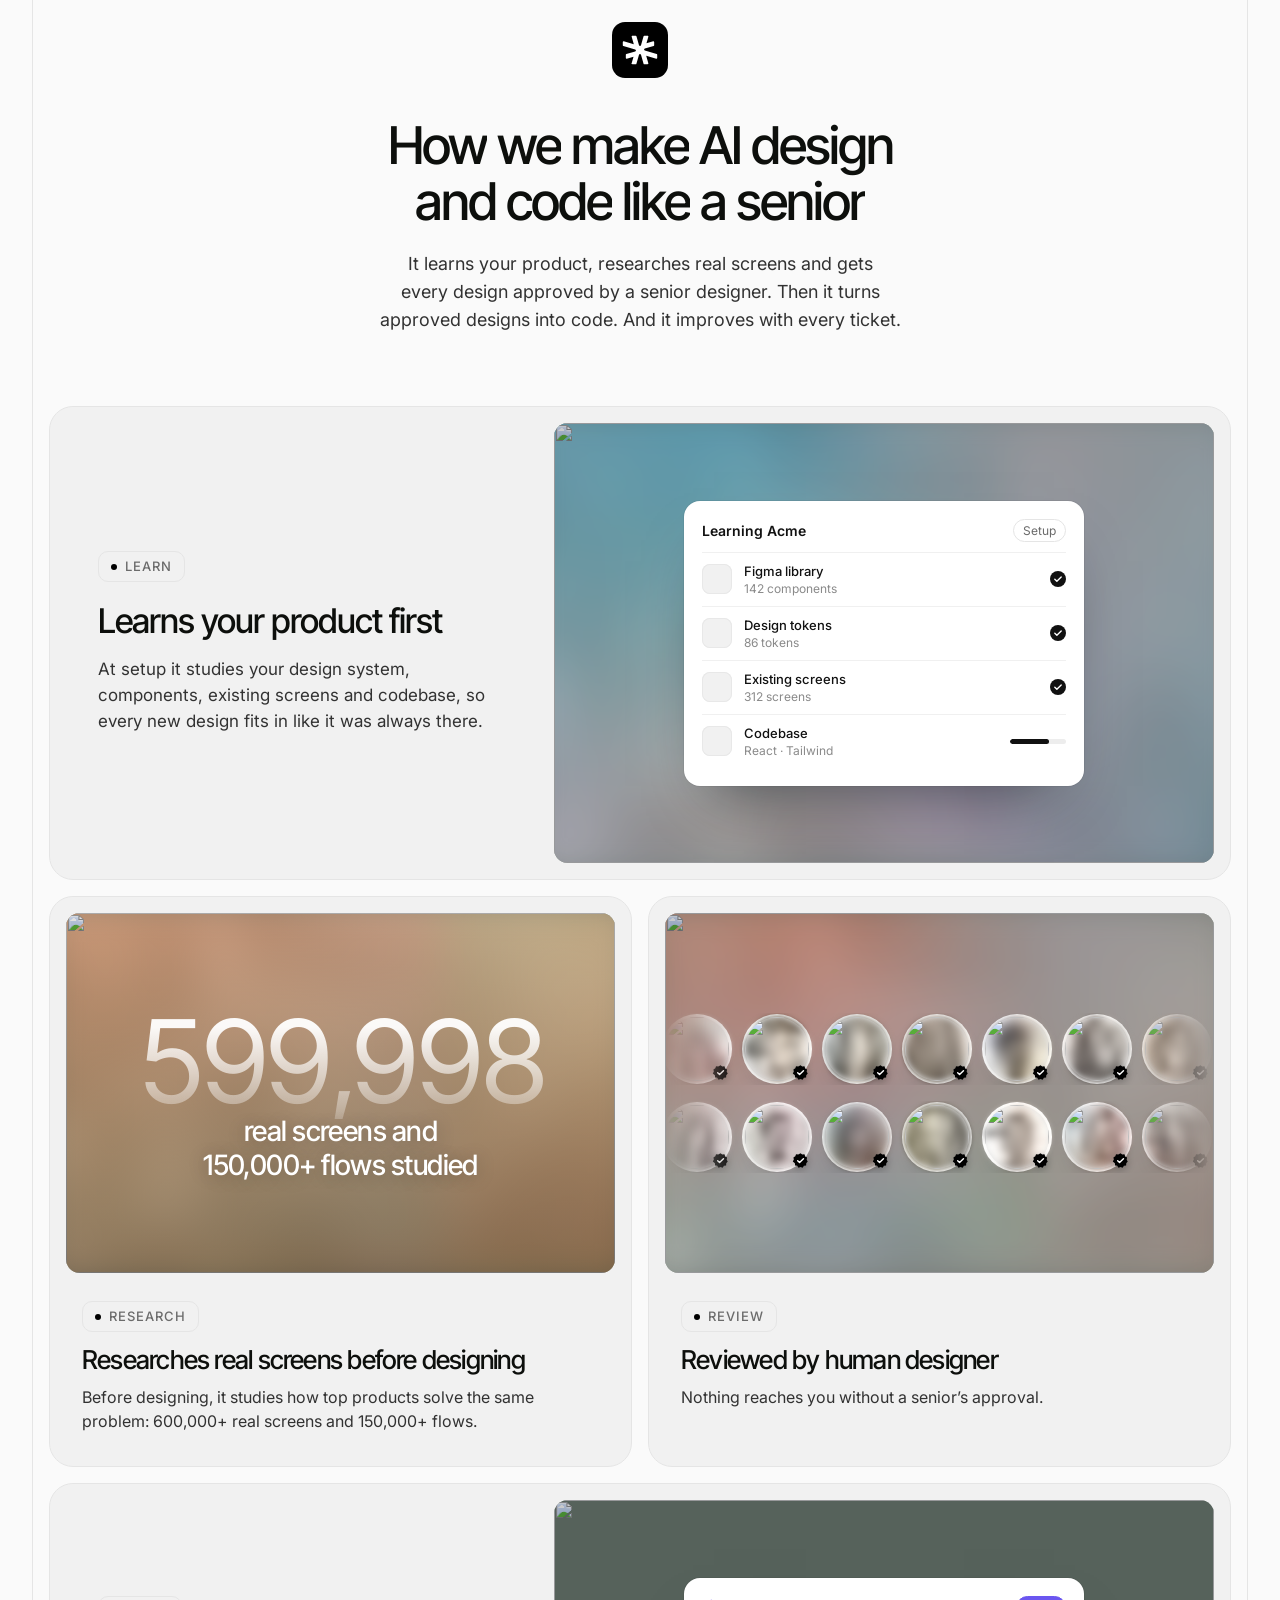
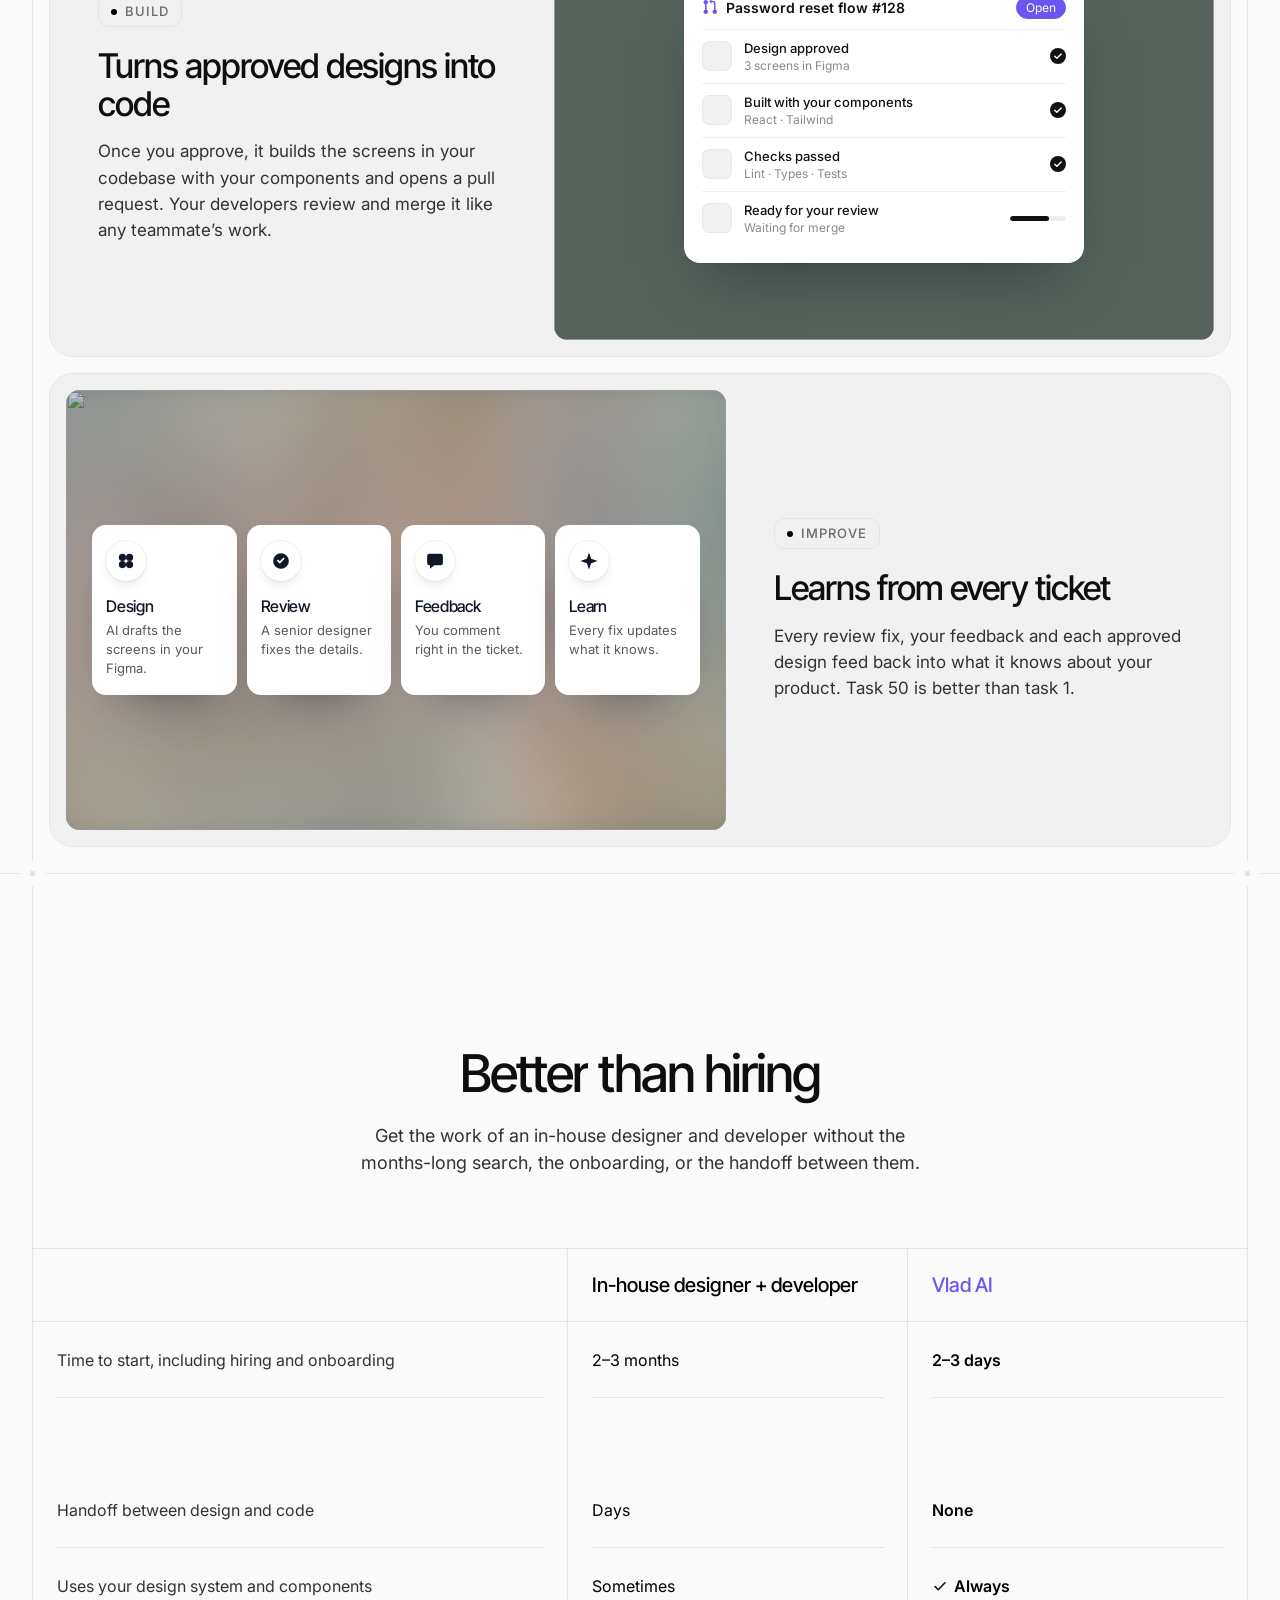
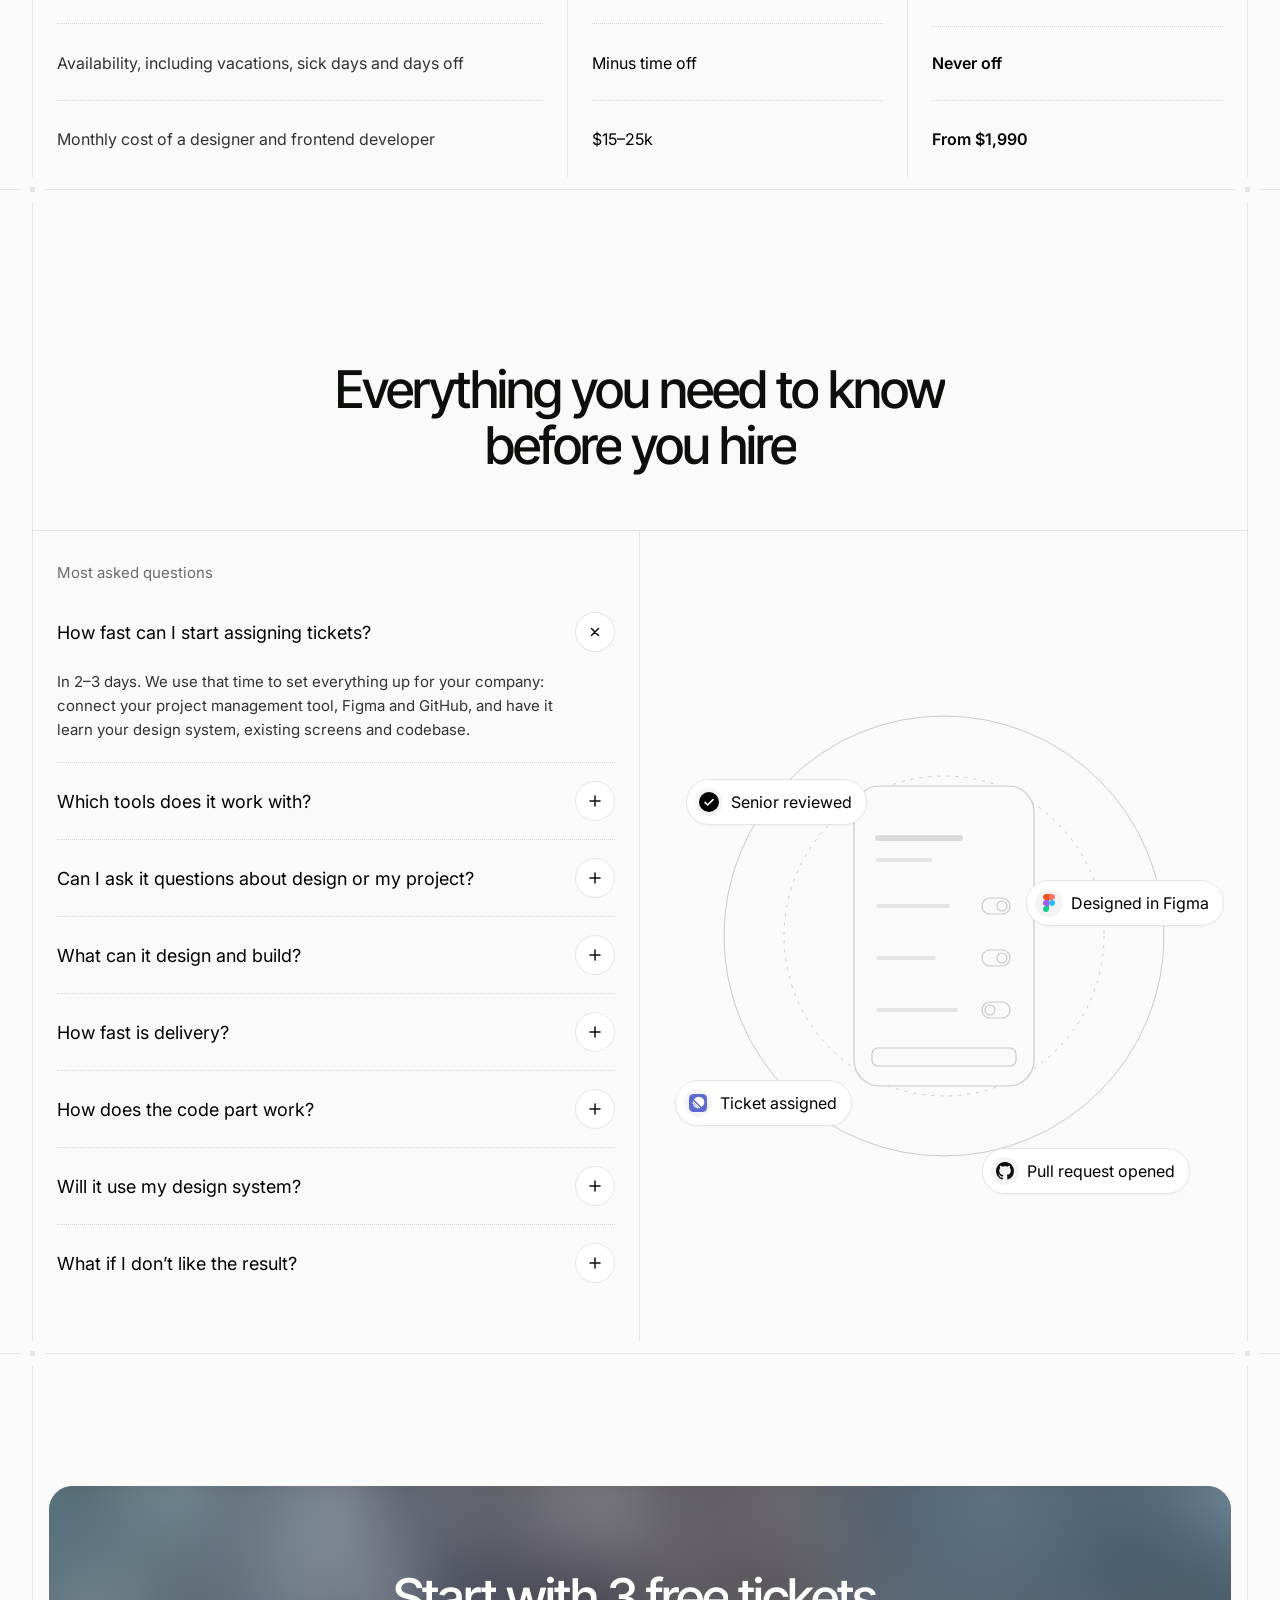
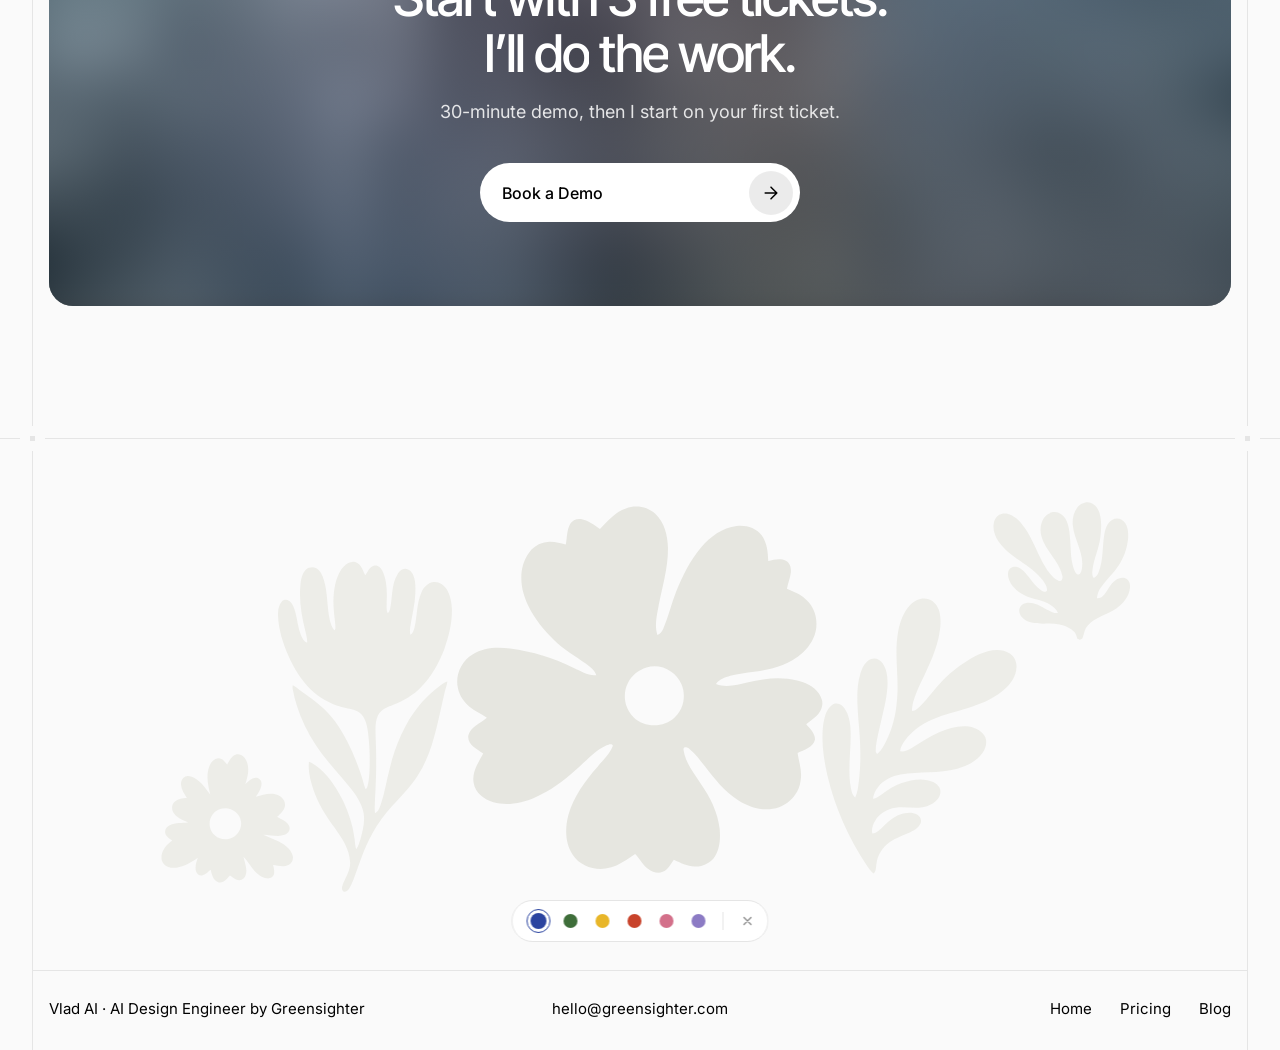
==== commit e67dbae8: "Homepage: add the ad's utm tags to the /quiz links as well Co-Authored-By: Claude Opus 5.5 <noreply@" ====
--- a/index.html
+++ b/index.html
@@ -70,6 +70,11 @@
         ['utm_source', 'utm_campaign', 'utm_content'].forEach(function (k) { o[k] = q.get(k) || ''; });
         if (o.utm_source || o.utm_content) sessionStorage.setItem('q_utm', JSON.stringify(o));
         else o = JSON.parse(sessionStorage.getItem('q_utm') || 'null') || o;
+        /* Also put the tags on the /quiz links, in case the in-app browser drops sessionStorage between pages. */
+        if (o.utm_source || o.utm_content) document.addEventListener('DOMContentLoaded', function () {
+          var t = new URLSearchParams(); ['utm_source', 'utm_campaign', 'utm_content'].forEach(function (k) { if (o[k]) t.set(k, o[k]); });
+          [].forEach.call(document.querySelectorAll('a[href="/quiz"]'), function (el) { el.href = '/quiz?' + t.toString(); });
+        });
         if (!/(^|\.)greensighter\.com$|\.pages\.dev$/.test(location.hostname)) return;
         var sid = sessionStorage.getItem('q_sid');
         if (!sid) { sid = Math.random().toString(36).slice(2, 12) + Date.now().toString(36); sessionStorage.setItem('q_sid', sid); }
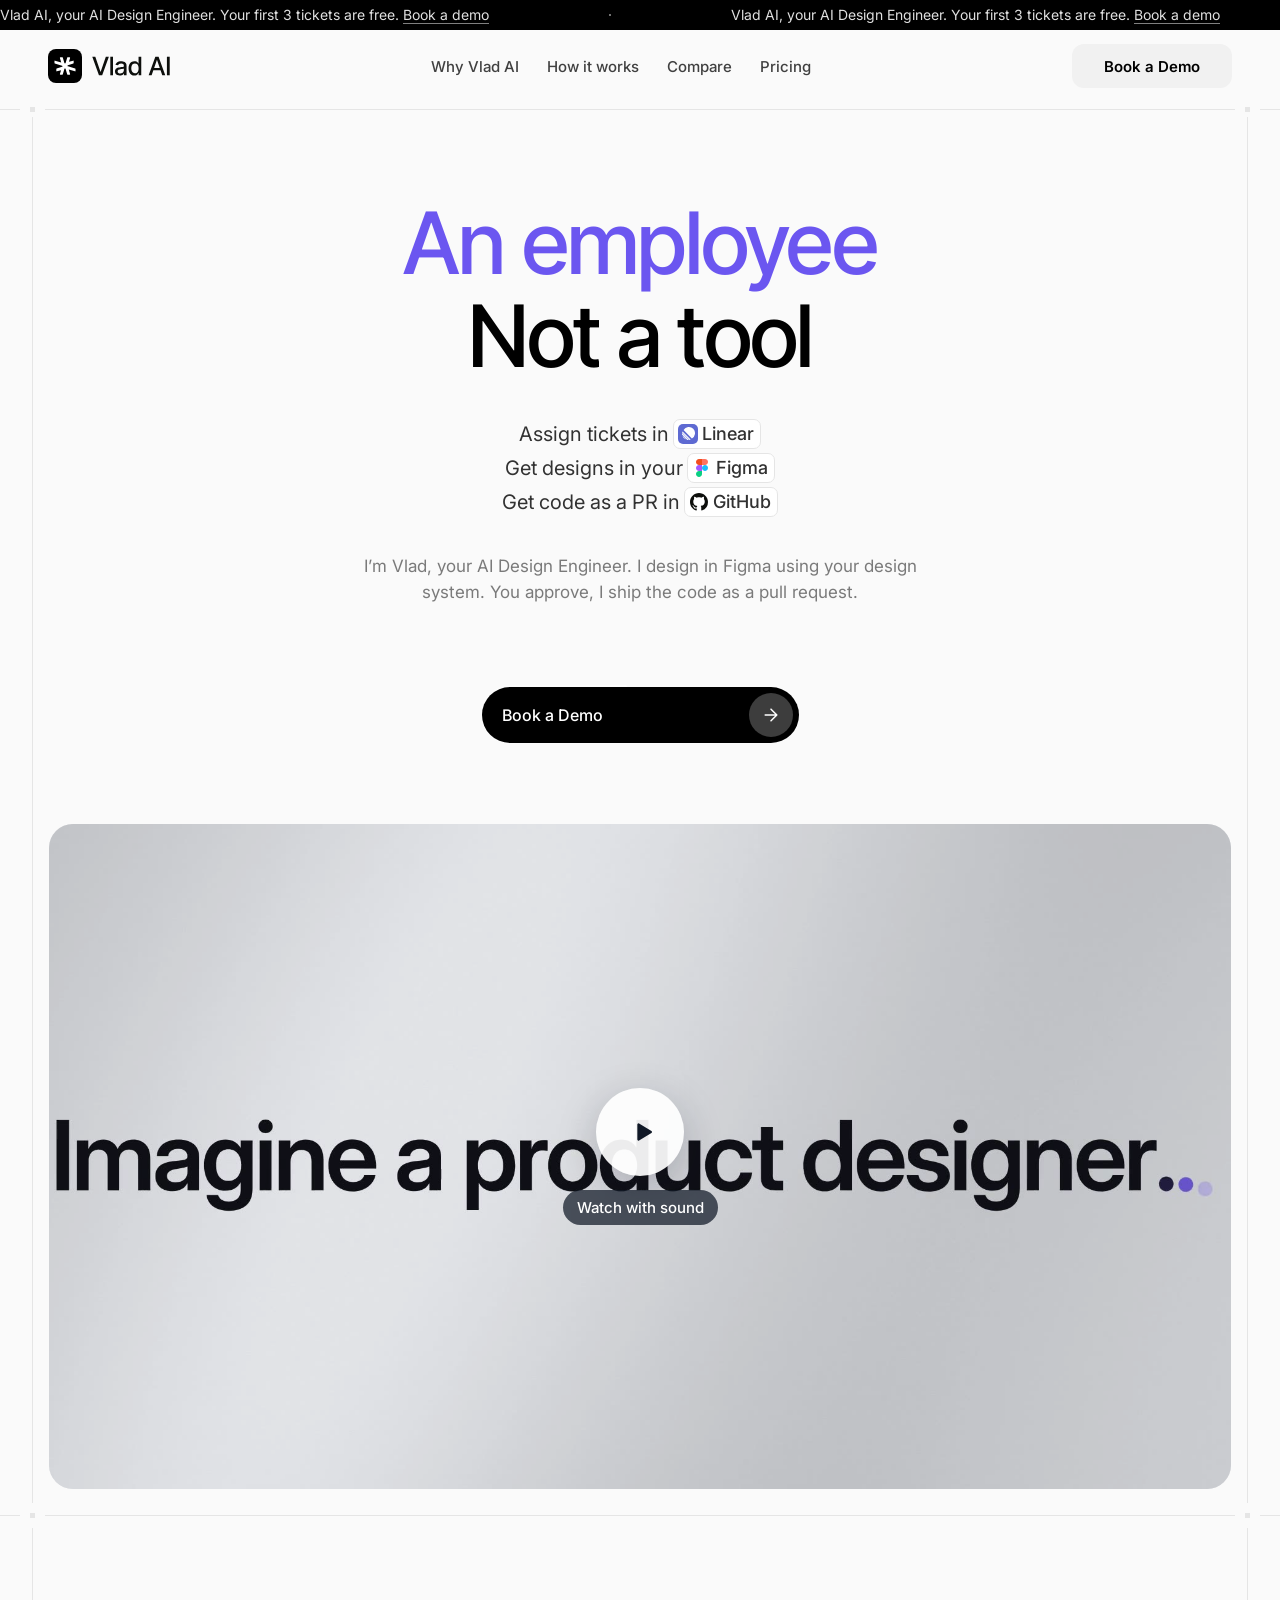
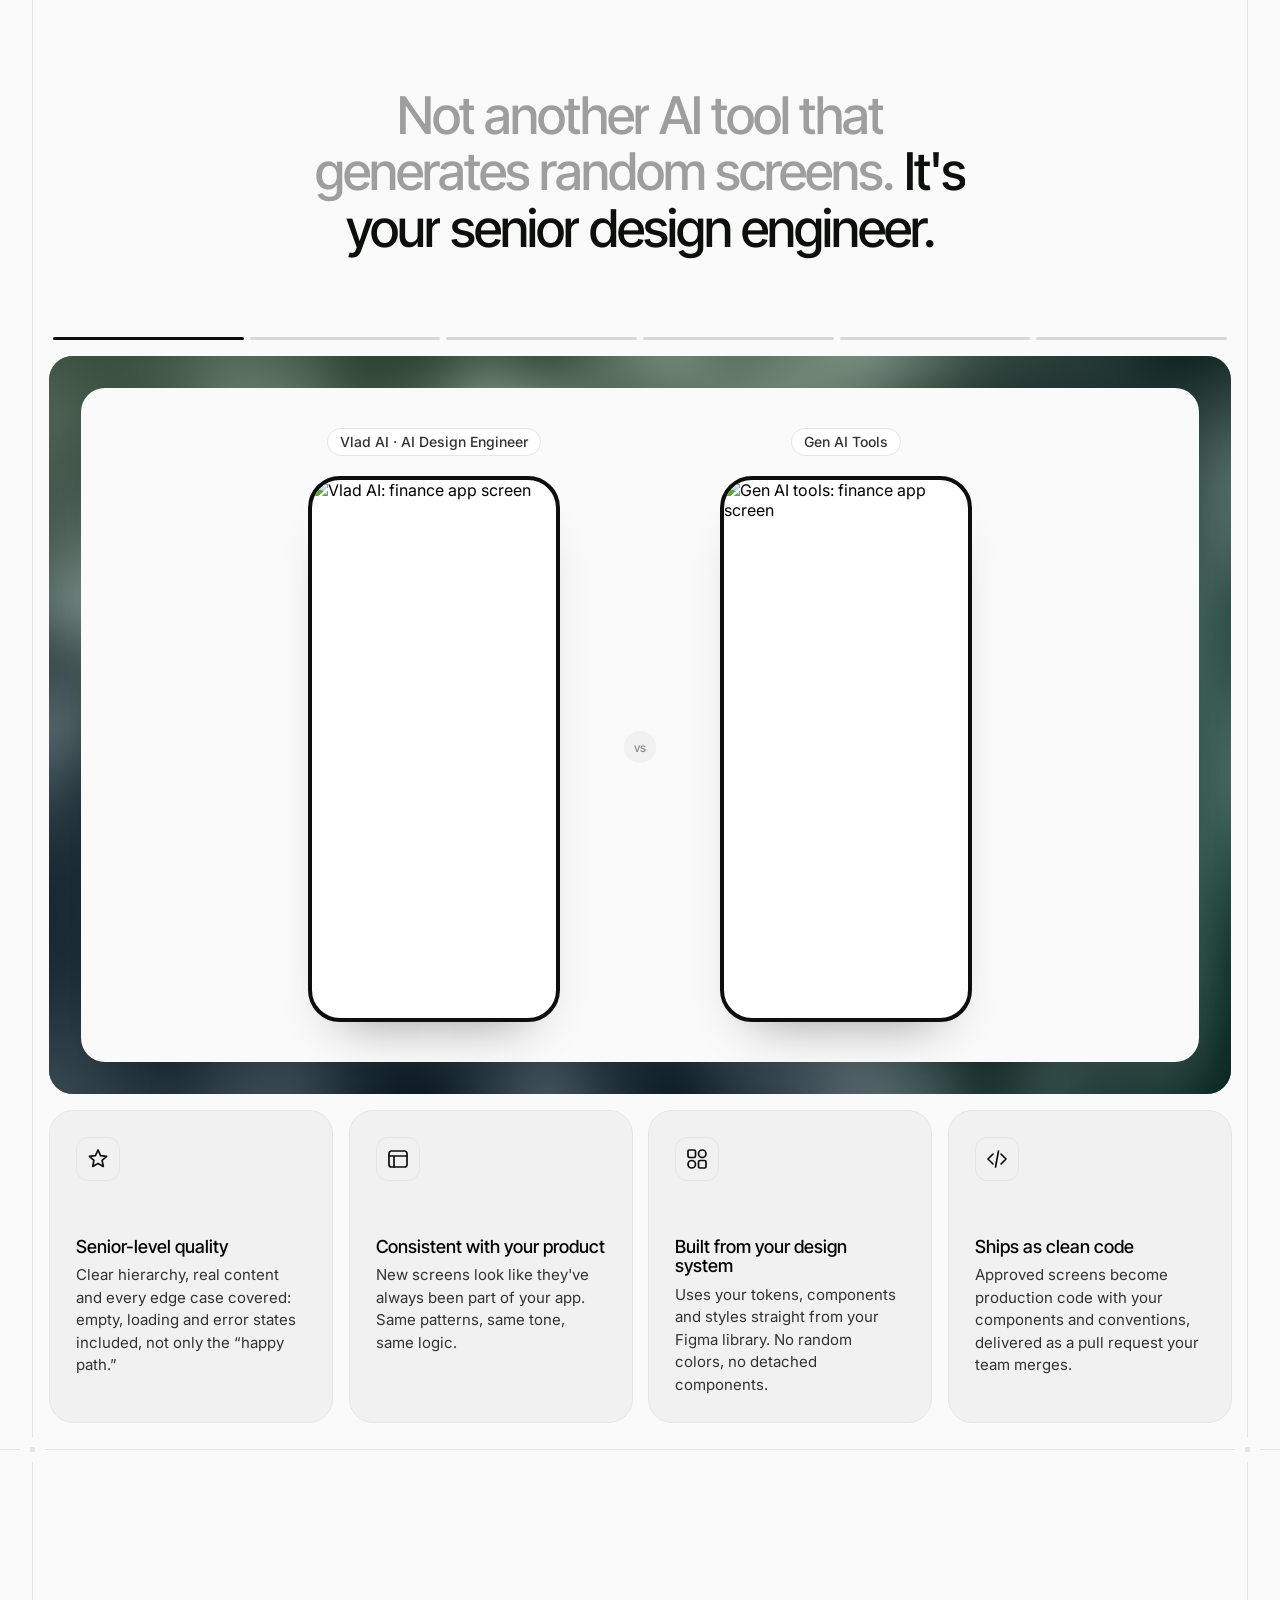
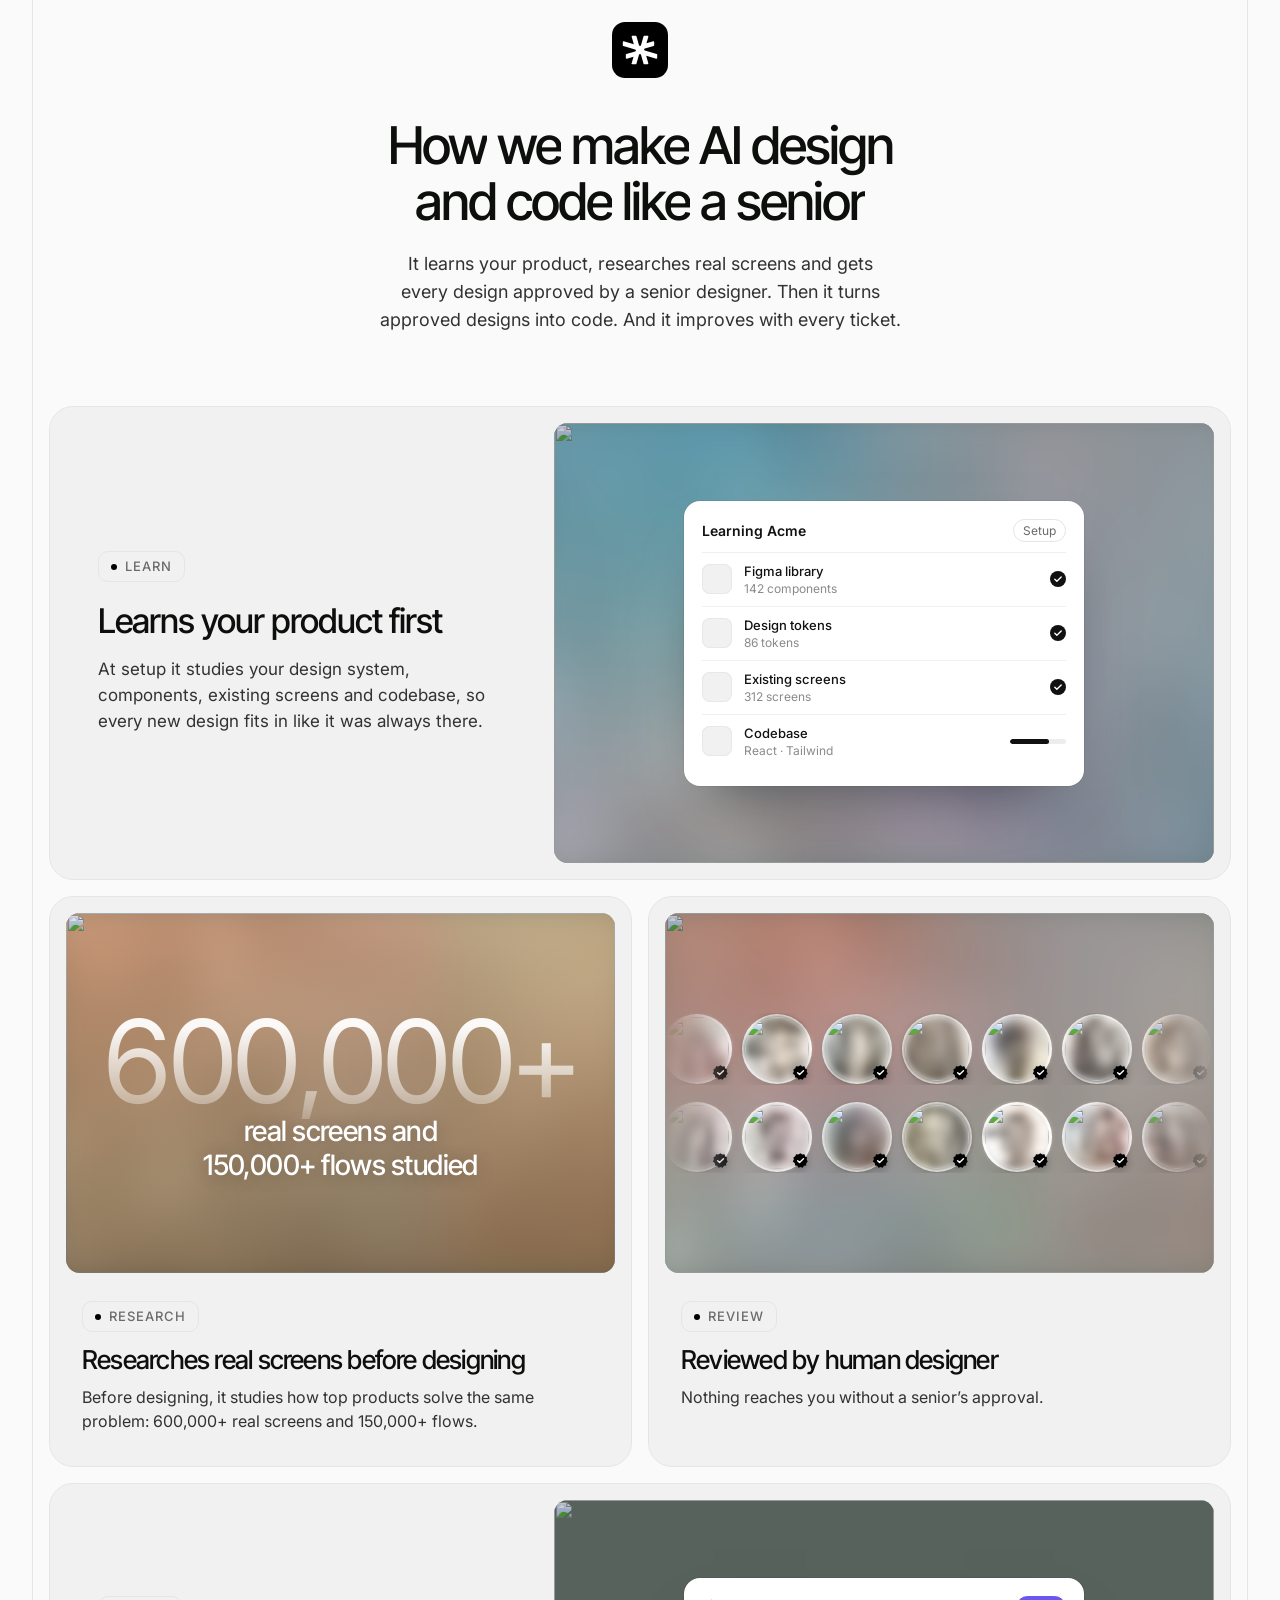
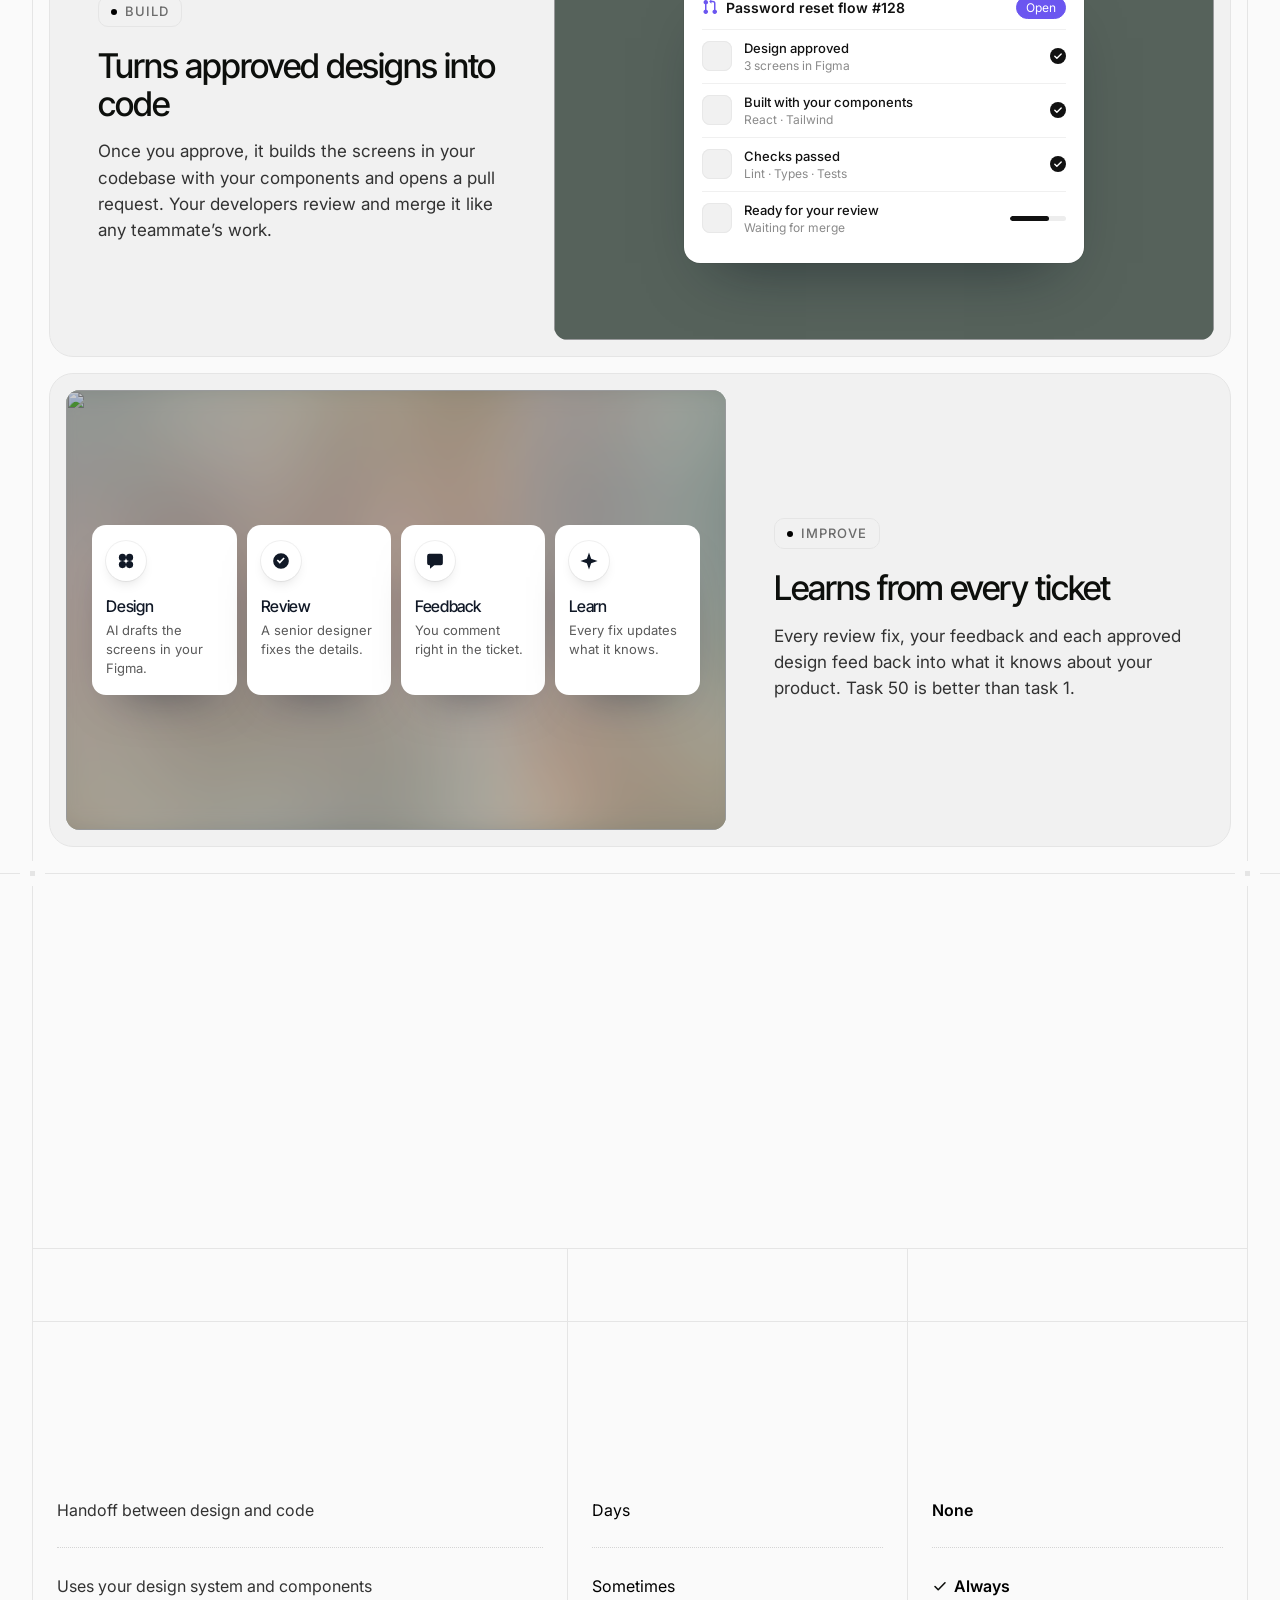
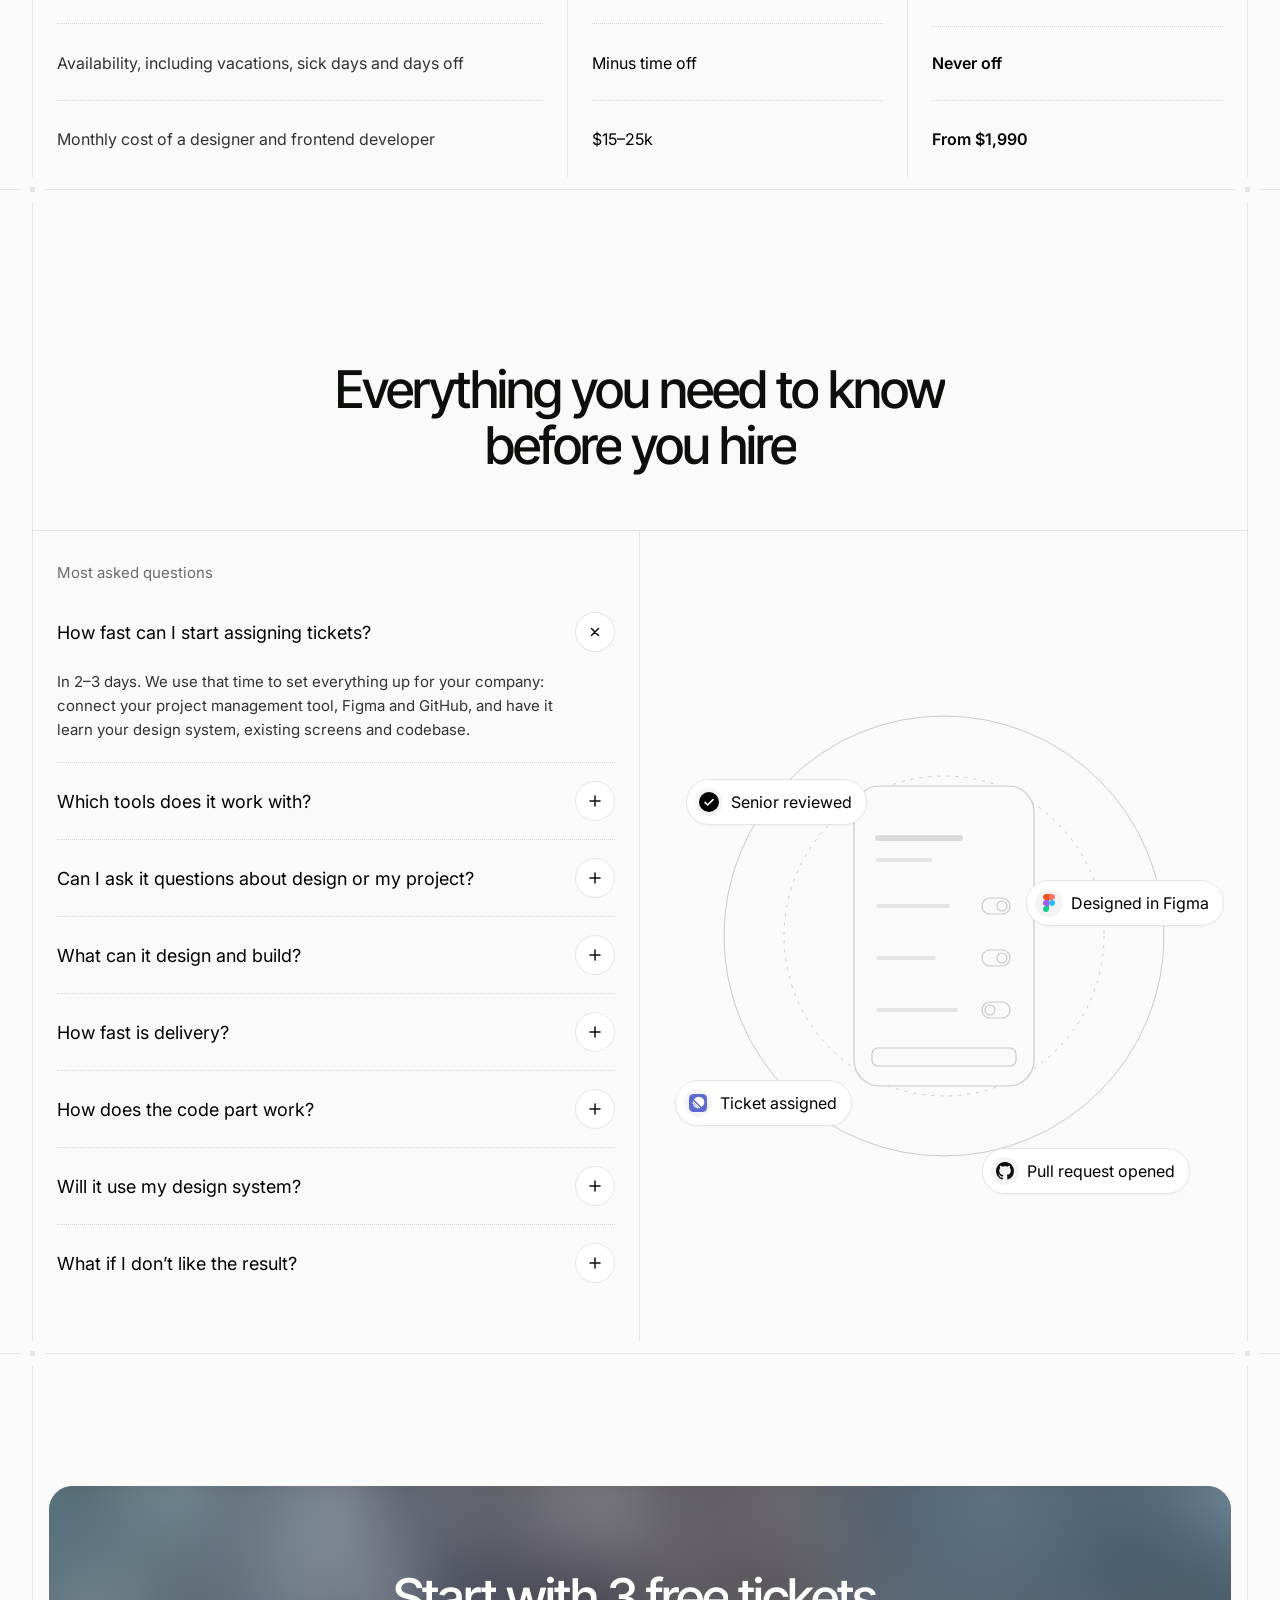
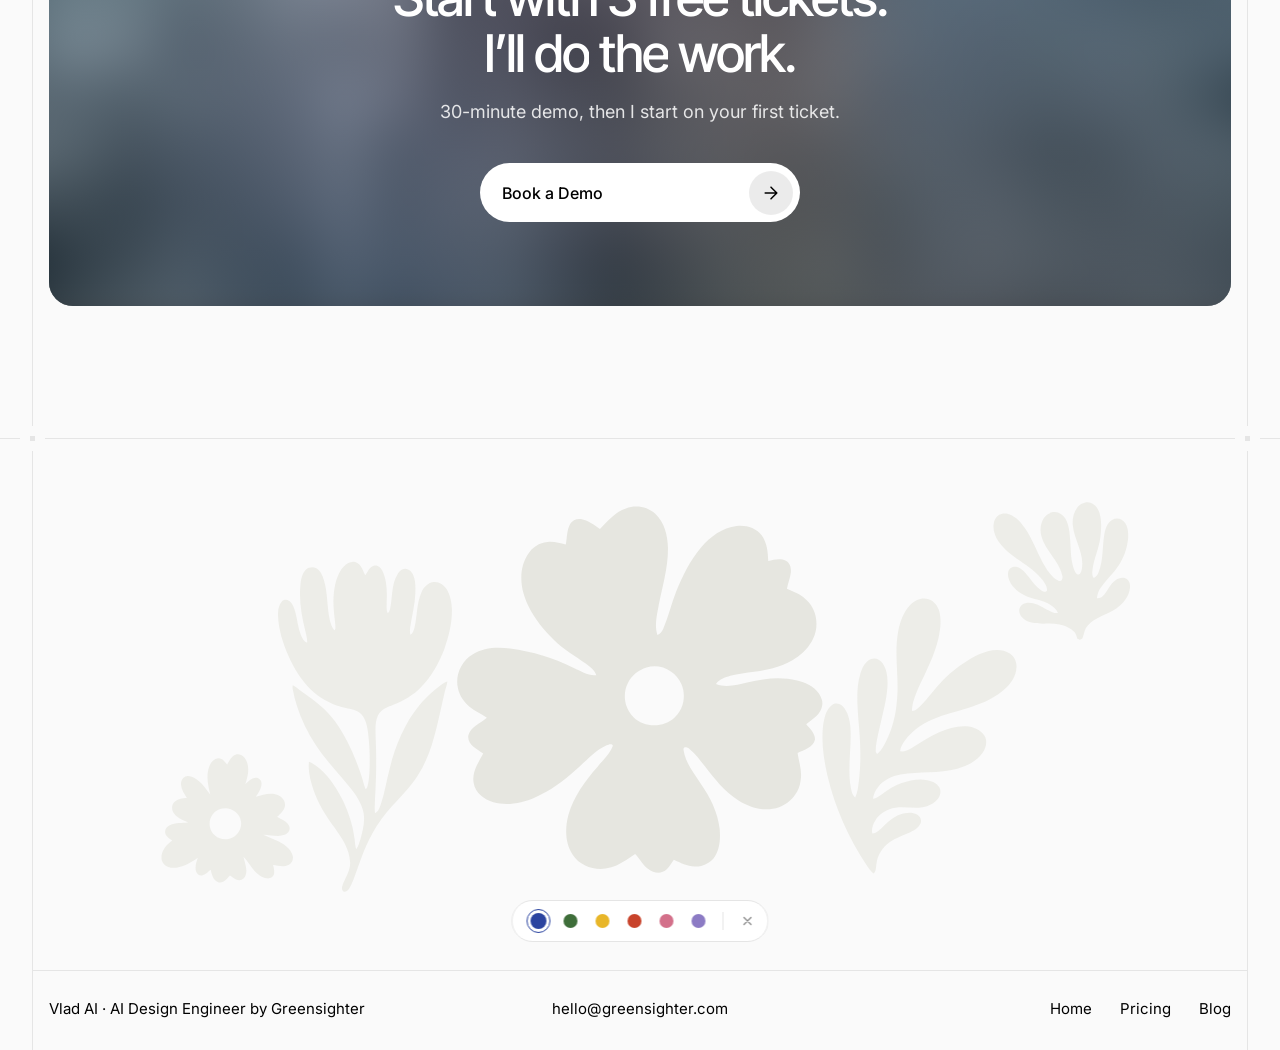
==== commit 5b7bf263: "Engaged landing visits: 10s visible or scrolled past first screen, sent to quiz stats and Meta (Enga" ====
--- a/index.html
+++ b/index.html
@@ -78,6 +78,22 @@
         if (!/(^|\.)greensighter\.com$|\.pages\.dev$/.test(location.hostname)) return;
         var sid = sessionStorage.getItem('q_sid');
         if (!sid) { sid = Math.random().toString(36).slice(2, 12) + Date.now().toString(36); sessionStorage.setItem('q_sid', sid); }
+        /* Engaged visit: 10 s with the page visible, or scrolled past the first screen. Once per tab session.
+           Goes to /quiz-stats and to Meta as the custom event EngagedVisit (to optimize ads for later). */
+        if (!sessionStorage.getItem('q_engaged')) {
+          var shown = 0, last = Date.now(), done = false;
+          var engage = function (how) {
+            if (done) return; done = true; sessionStorage.setItem('q_engaged', '1');
+            var eb = JSON.stringify({ sid: sid, type: 'engaged', step: 'home', value: how, utm_source: o.utm_source, utm_campaign: o.utm_campaign, utm_content: o.utm_content });
+            if (!(navigator.sendBeacon && navigator.sendBeacon('/api/qe', new Blob([eb], { type: 'application/json' })))) fetch('/api/qe', { method: 'POST', headers: { 'Content-Type': 'application/json' }, body: eb, keepalive: true });
+            if (window.gsTrack) gsTrack('EngagedVisit', null, { how: how, utm_content: o.utm_content || '' });
+          };
+          var tick = setInterval(function () {
+            var now = Date.now(); if (document.visibilityState === 'visible') shown += now - last; last = now;
+            if (shown >= 10000) { clearInterval(tick); engage('time'); }
+          }, 1000);
+          window.addEventListener('scroll', function onS() { if (window.scrollY > window.innerHeight) { window.removeEventListener('scroll', onS); clearInterval(tick); engage('scroll'); } }, { passive: true });
+        }
         if (sessionStorage.getItem('q_home')) return; /* one landing visit per tab session */
         sessionStorage.setItem('q_home', '1');
         var body = JSON.stringify({ sid: sid, type: 'view', step: 'home', utm_source: o.utm_source, utm_campaign: o.utm_campaign, utm_content: o.utm_content });
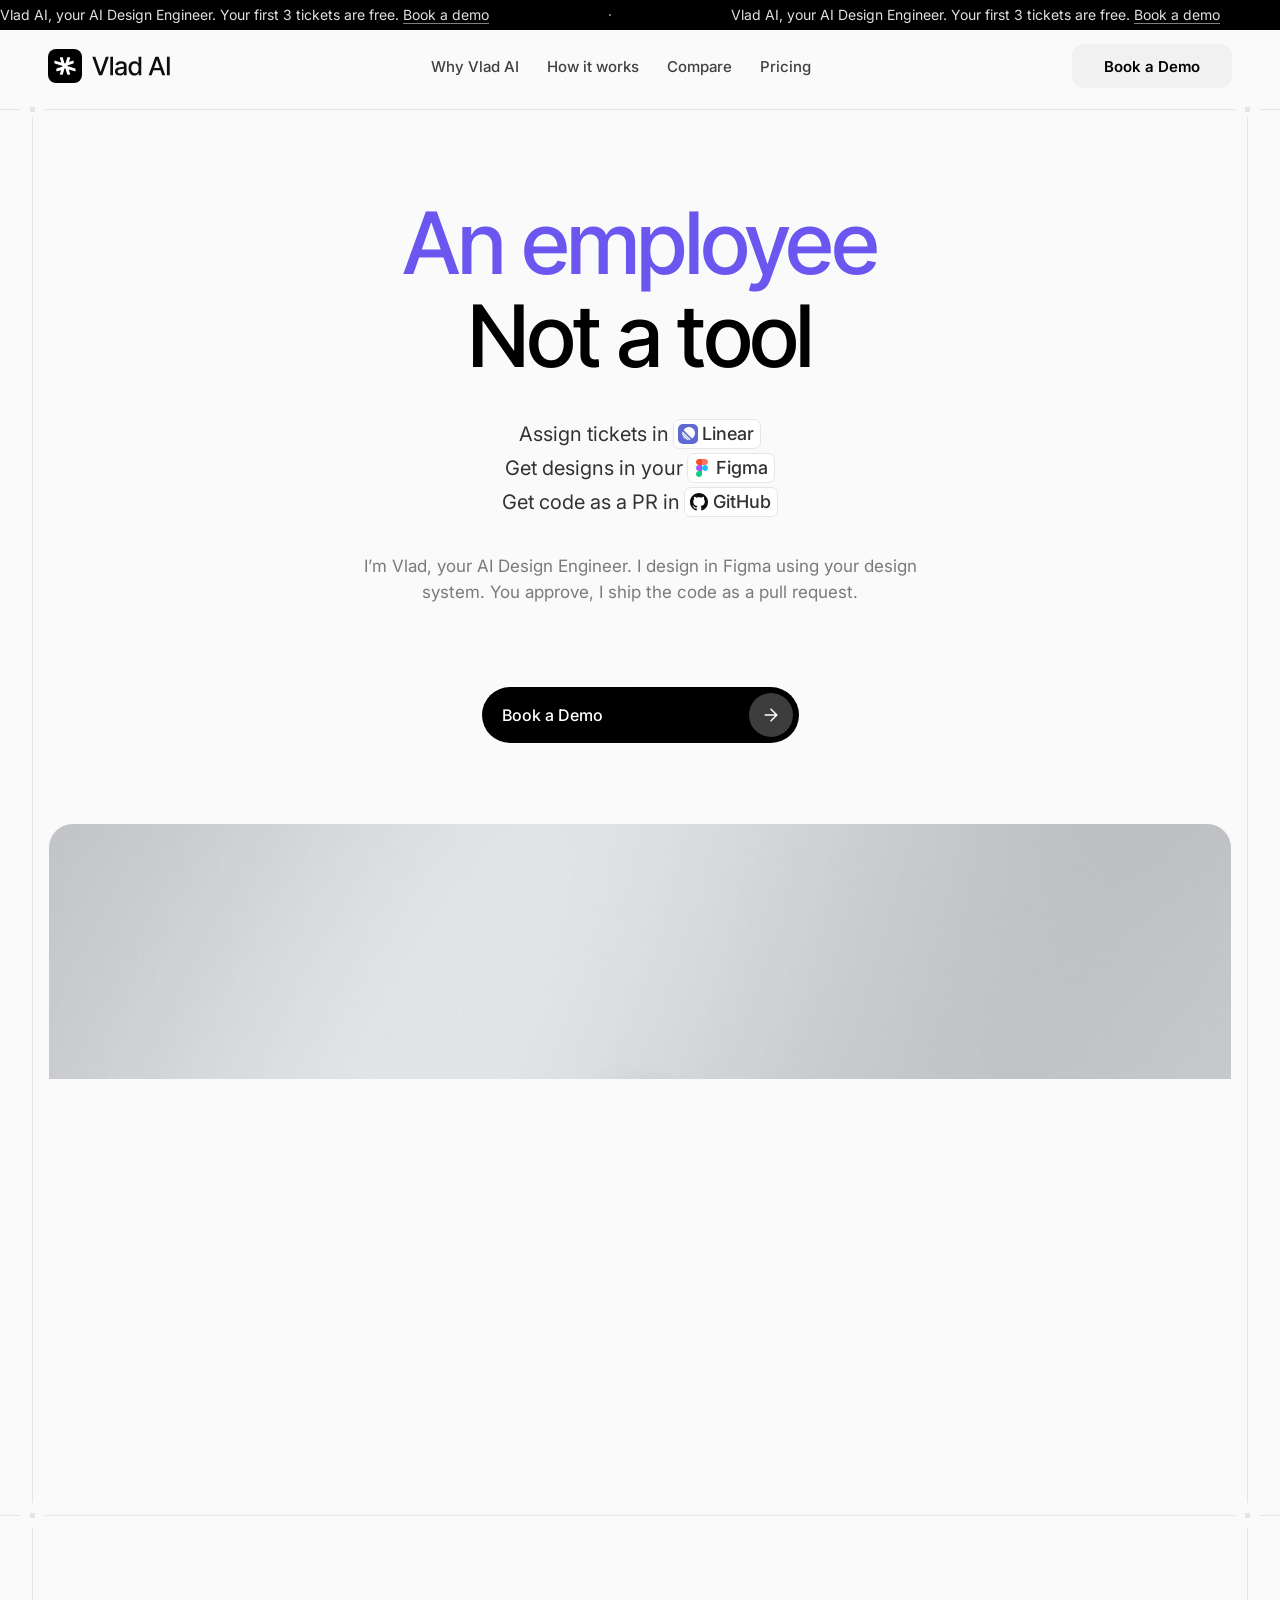
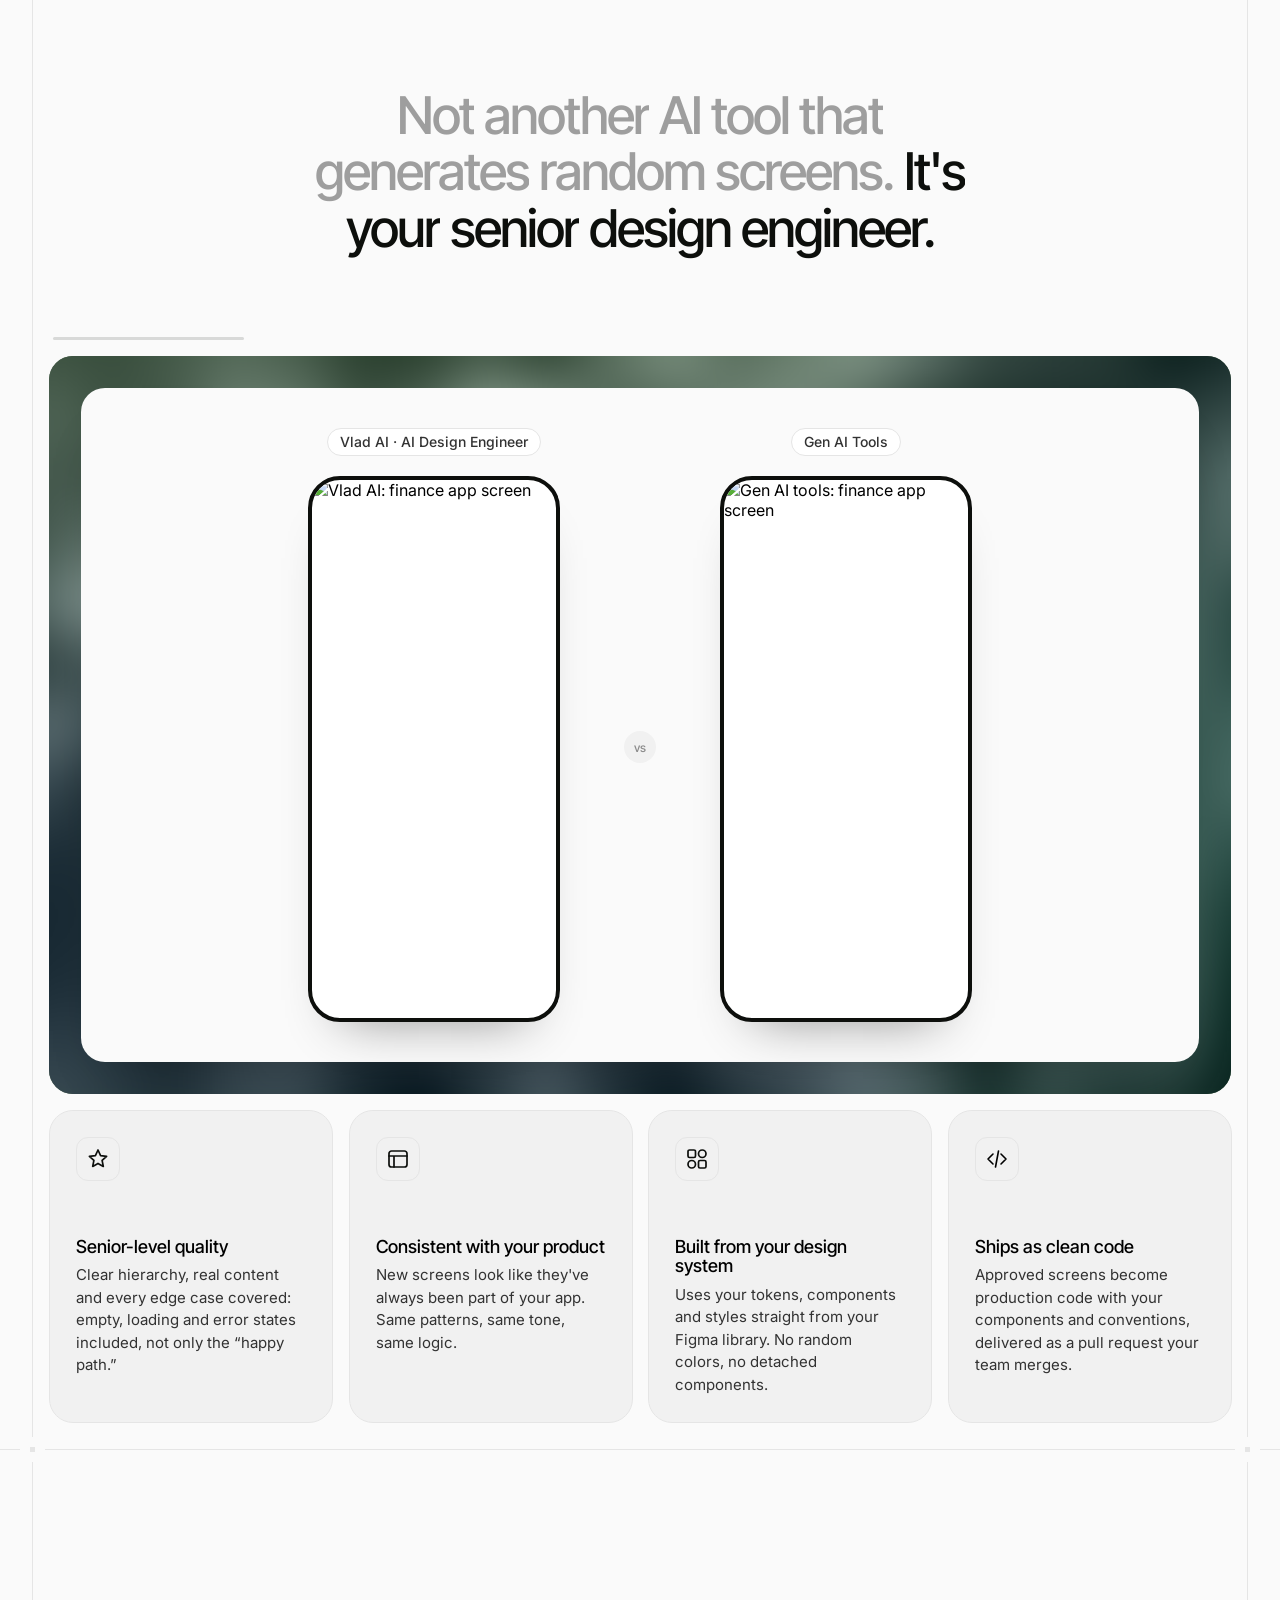
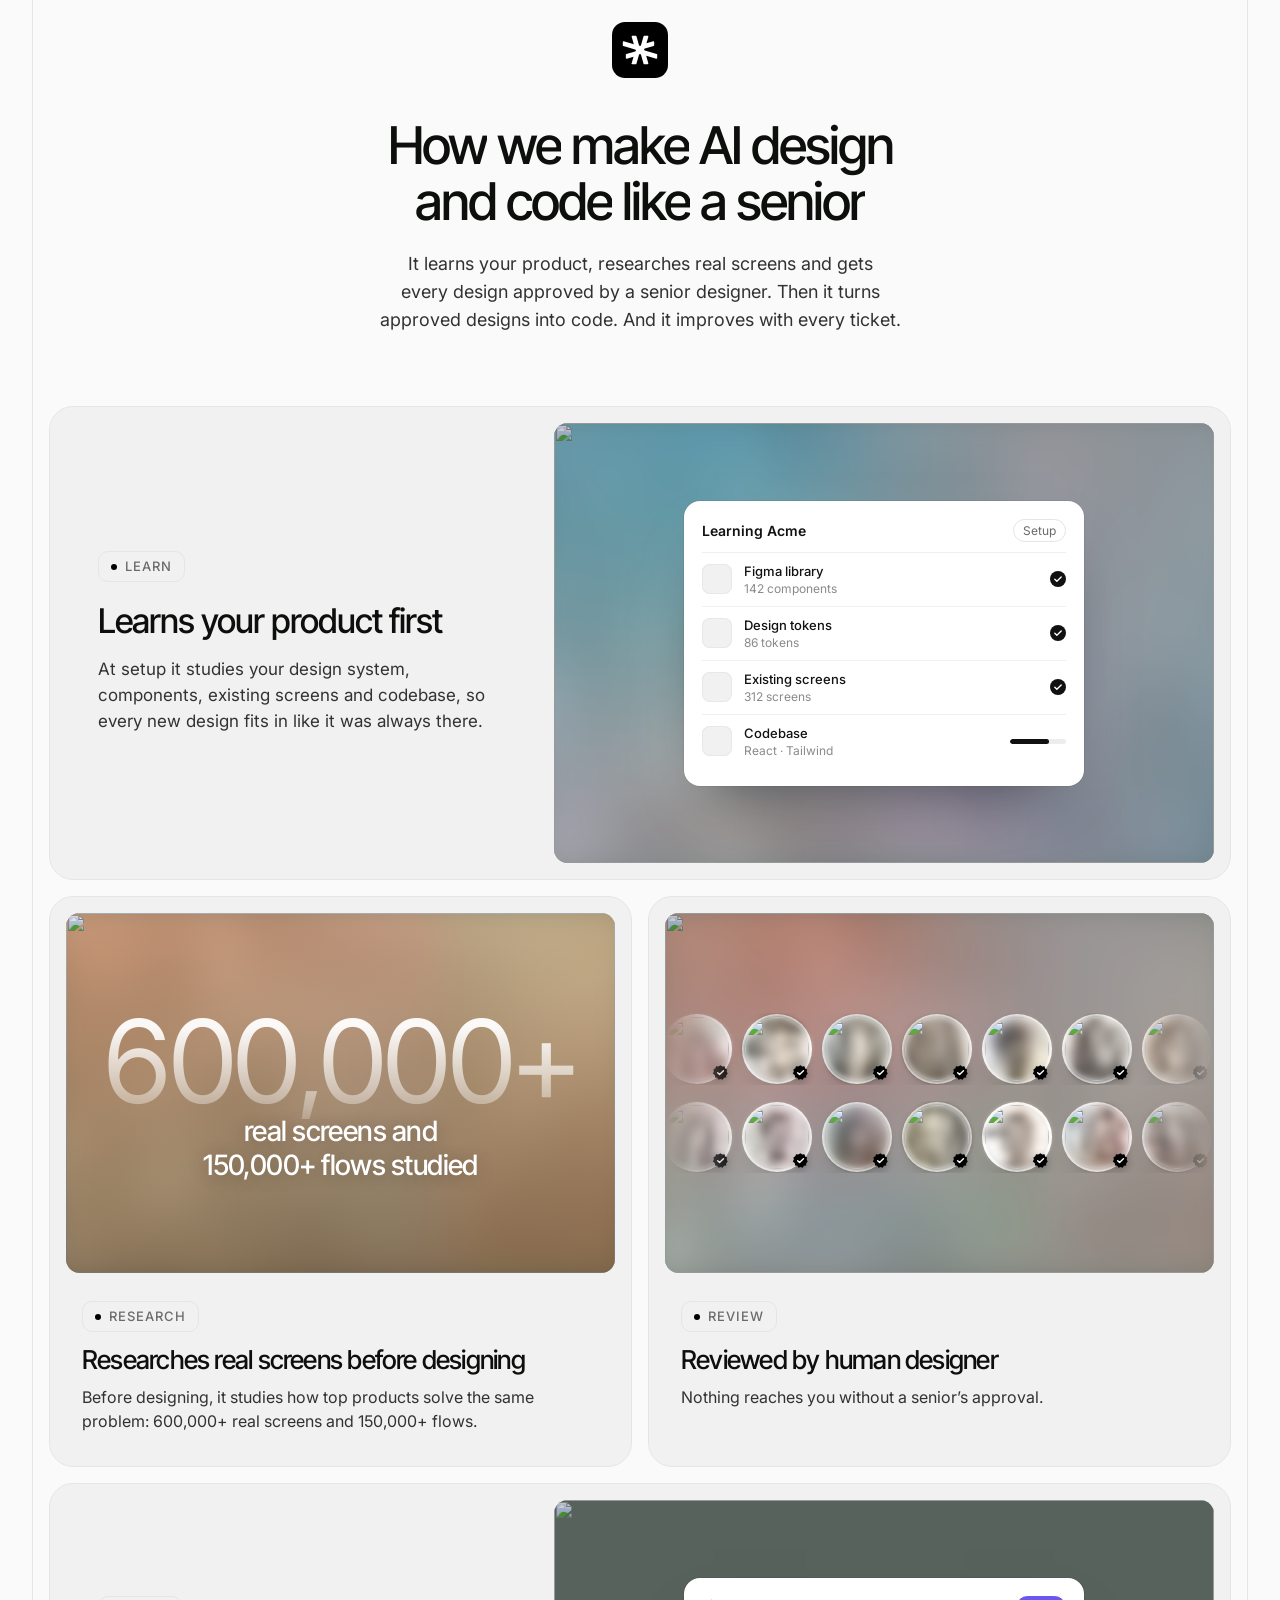
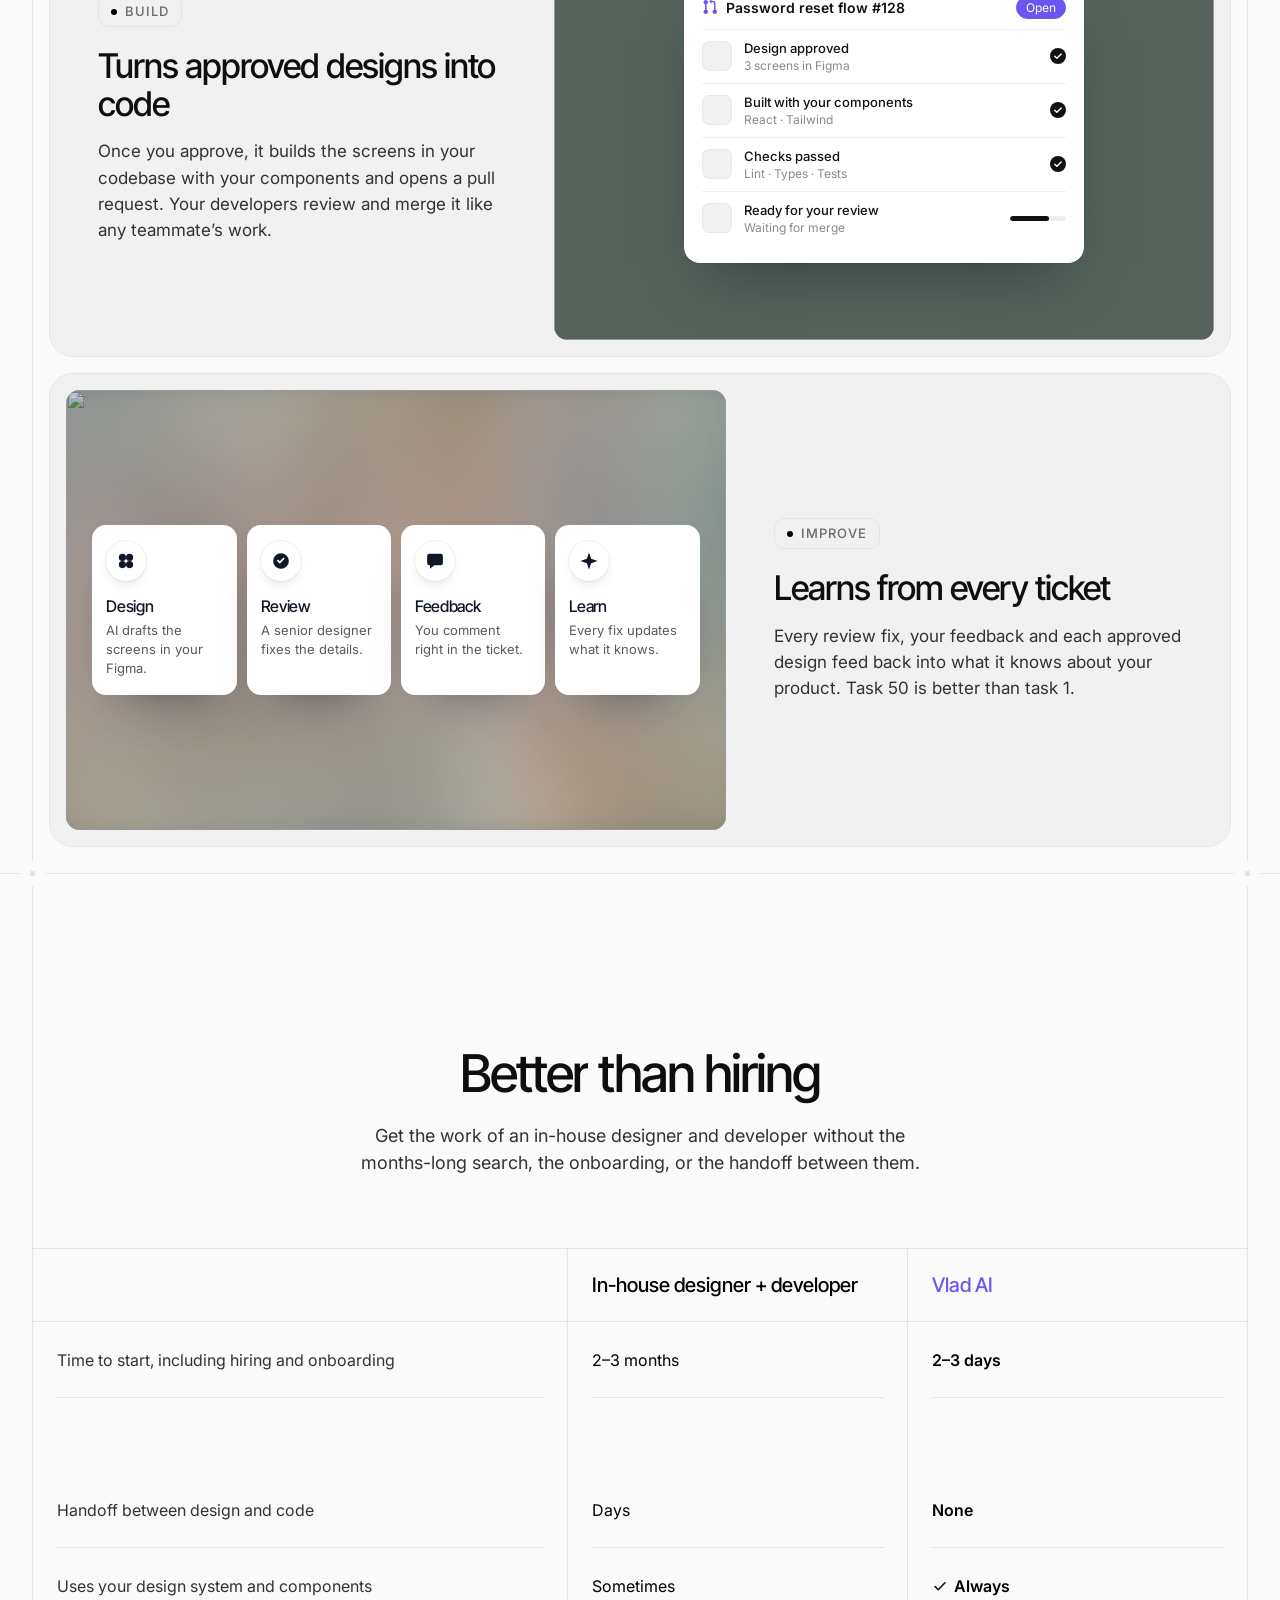
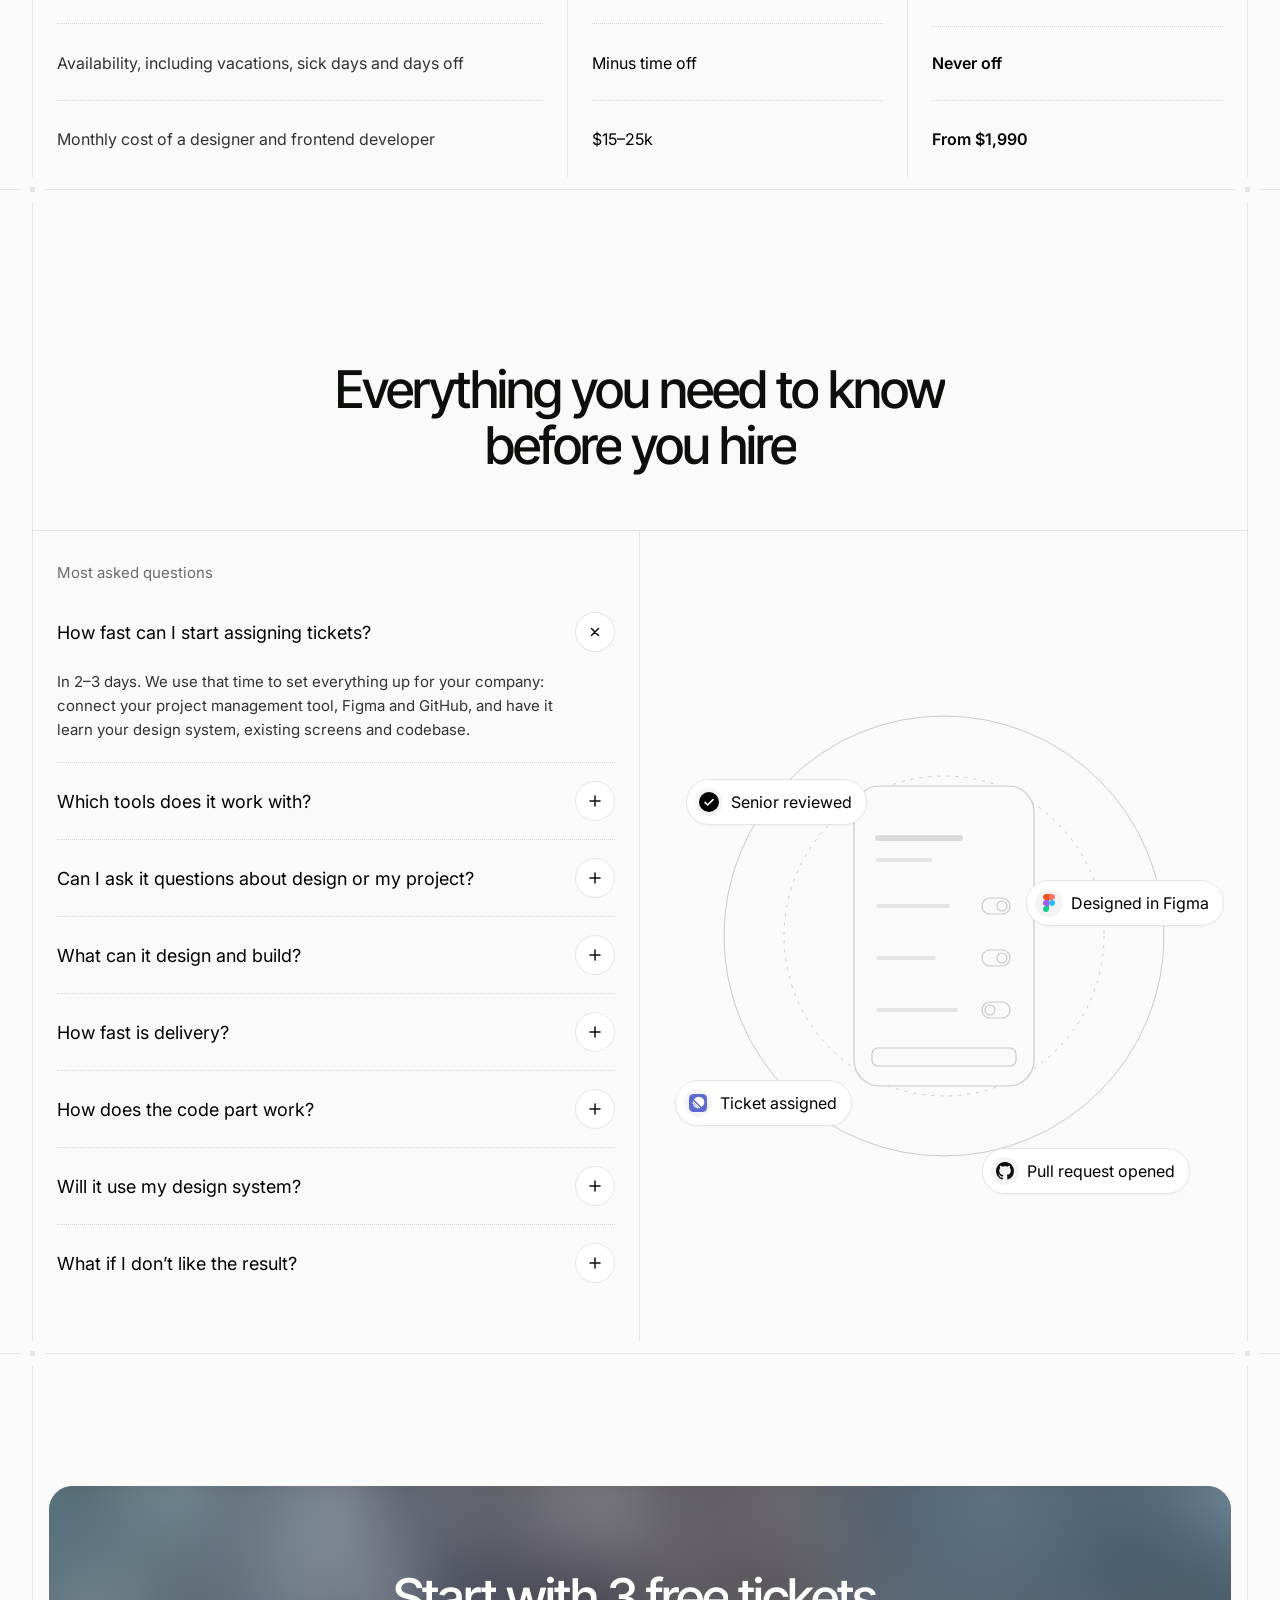
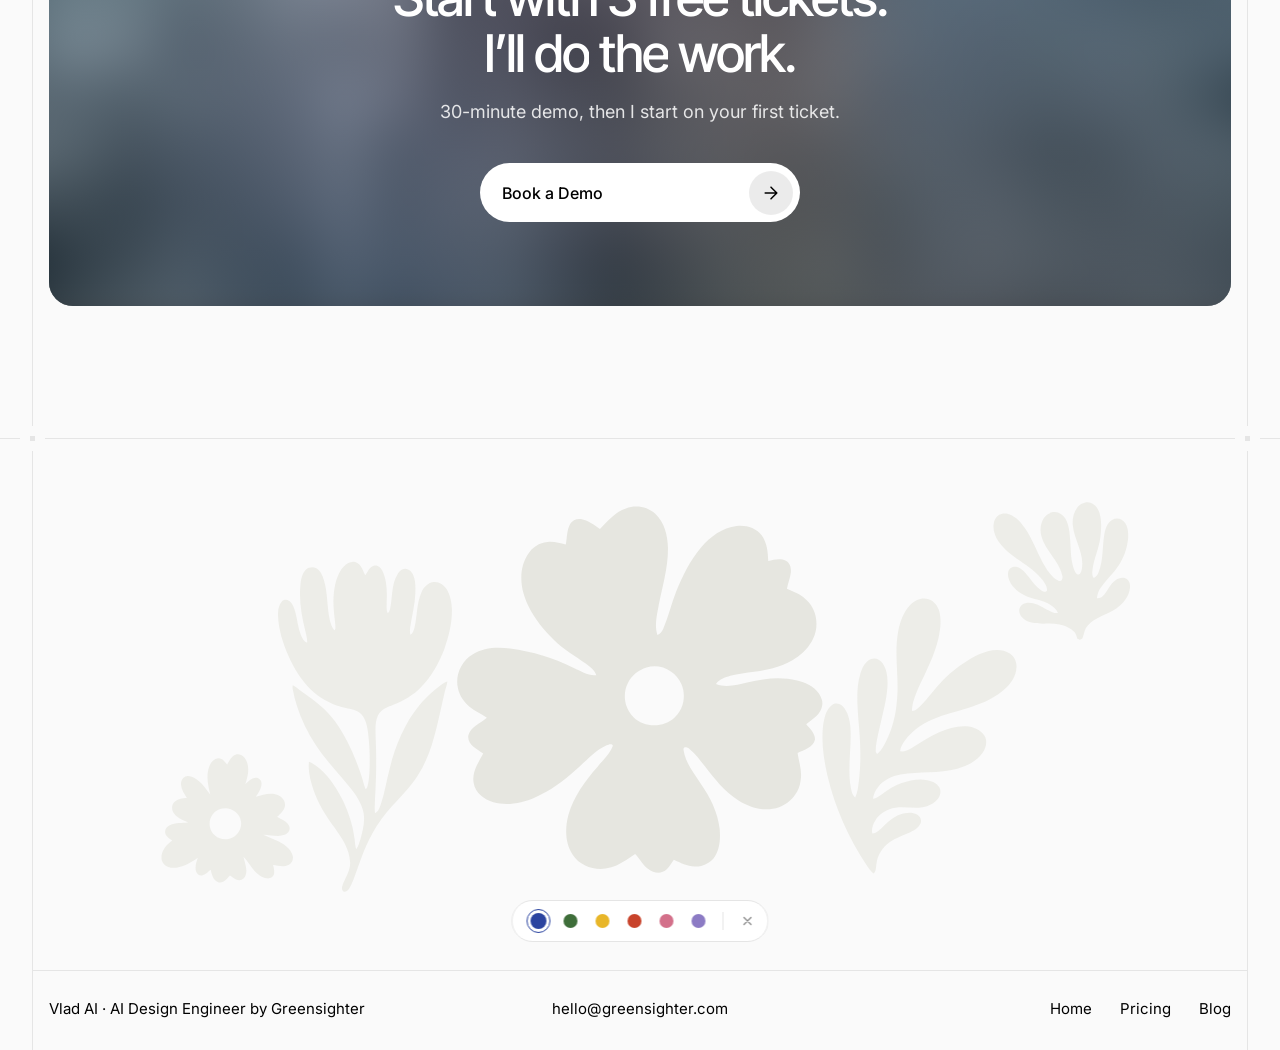
==== commit dc4df01e: "Mobile hero: product video right under the headline, then Book a Demo and a 'See how it works' butto" ====
--- a/index.html
+++ b/index.html
@@ -23,7 +23,7 @@
 <link rel="preconnect" href="https://fonts.googleapis.com">
 <link rel="preconnect" href="https://fonts.gstatic.com" crossorigin>
 <link href="https://fonts.googleapis.com/css2?family=Inter:wght@400;500;600&family=Inter+Tight:wght@500&display=swap" rel="stylesheet">
-<link rel="stylesheet" href="assets/css/main.css?v=1795590001">
+<link rel="stylesheet" href="assets/css/main.css?v=1795590002">
 <script>document.documentElement.classList.add("js-reveal");</script>
 <script src="https://cdn.jsdelivr.net/npm/lenis@1.1.13/dist/lenis.min.js" defer></script>
 <!-- Microsoft Clarity -->
@@ -173,6 +173,7 @@
         <div class="cta-slot"><a class="btn-primary" id="hero-cta" href="/quiz">Book a Demo<span class="btn-primary__arrow"><svg aria-hidden="true" focusable="false" width="20" height="20" viewBox="0 0 20 20" fill="none" xmlns="http://www.w3.org/2000/svg">
 <path d="M4.16675 10.0003H15.8334M10.0001 15.8337L15.8334 10.0003L10.0001 4.16699" stroke="white" stroke-width="1.5" stroke-linecap="round" stroke-linejoin="round"/>
 </svg></span></a></div>
+        <button class="hero-watch" type="button" data-watch><span class="hero-watch__ic" aria-hidden="true"><svg width="12" height="12" viewBox="0 0 24 24"><path d="M8 5.5v13a1 1 0 0 0 1.5.86l10.6-6.5a1 1 0 0 0 0-1.72L9.5 4.64A1 1 0 0 0 8 5.5z" fill="currentColor"/></svg></span>See how it works · 1 min</button>
       </div>
       <div class="panel hero-video" id="hero-video">
         <video class="hero-video__el" autoplay muted loop playsinline preload="metadata" poster="assets/video/hero-poster.jpg" data-src="assets/video/hero-1080.mp4" data-src-sm="assets/video/hero-720.mp4" aria-label="AI Design Engineer product video"></video>
@@ -454,6 +455,6 @@
     </div>
   </footer>
 
-<script src="assets/js/main.js?v=1795560000" defer></script>
+<script src="assets/js/main.js?v=1795560001" defer></script>
 </body>
 </html>
--- a/assets/css/main.css
+++ b/assets/css/main.css
@@ -606,3 +606,19 @@
 .final__copy { display: flex; flex-direction: column; align-items: center; gap: 16px; }
 .final__sub { margin: 0; font-size: 18px; line-height: 1.5; color: rgba(255,255,255,.85); text-wrap: balance; }
 @media (max-width: 720px) { .final__sub { font-size: 16px; } }
+
+/* Mobile hero: show the product video right under the headline, then the actions, then the details.
+   On mobile, Meta visitors read the first screen for ~8s and leave, so the first screen shows the work, not just words. */
+.hero-watch { display: none; }
+@media (max-width: 720px) {
+  .hero-wrap { display: flex; flex-direction: column; align-items: center; gap: 20px; padding-top: 32px; padding-bottom: 40px; text-align: center; }
+  .hero-wrap .hero, .hero-wrap .hero__top { display: contents; }
+  .hero__head { order: 1; }
+  .hero-wrap .hero-video { order: 2; margin-top: 4px; }
+  .hero-wrap .cta-slot { order: 3; margin-top: 8px; }
+  .hero-watch { order: 4; }
+  .hero-wrap .sub { order: 5; margin-top: 24px; }
+  .hero-wrap .hero__desc { order: 6; }
+  .hero-watch { display: inline-flex; align-items: center; gap: 8px; height: 40px; padding: 0 16px; border: 1px solid var(--line); border-radius: 999px; background: #fff; color: var(--black); font: inherit; font-size: 15px; font-weight: 500; cursor: pointer; }
+  .hero-watch__ic { display: inline-flex; align-items: center; justify-content: center; width: 22px; height: 22px; border-radius: 50%; background: var(--black); color: #fff; padding-left: 2px; }
+}
